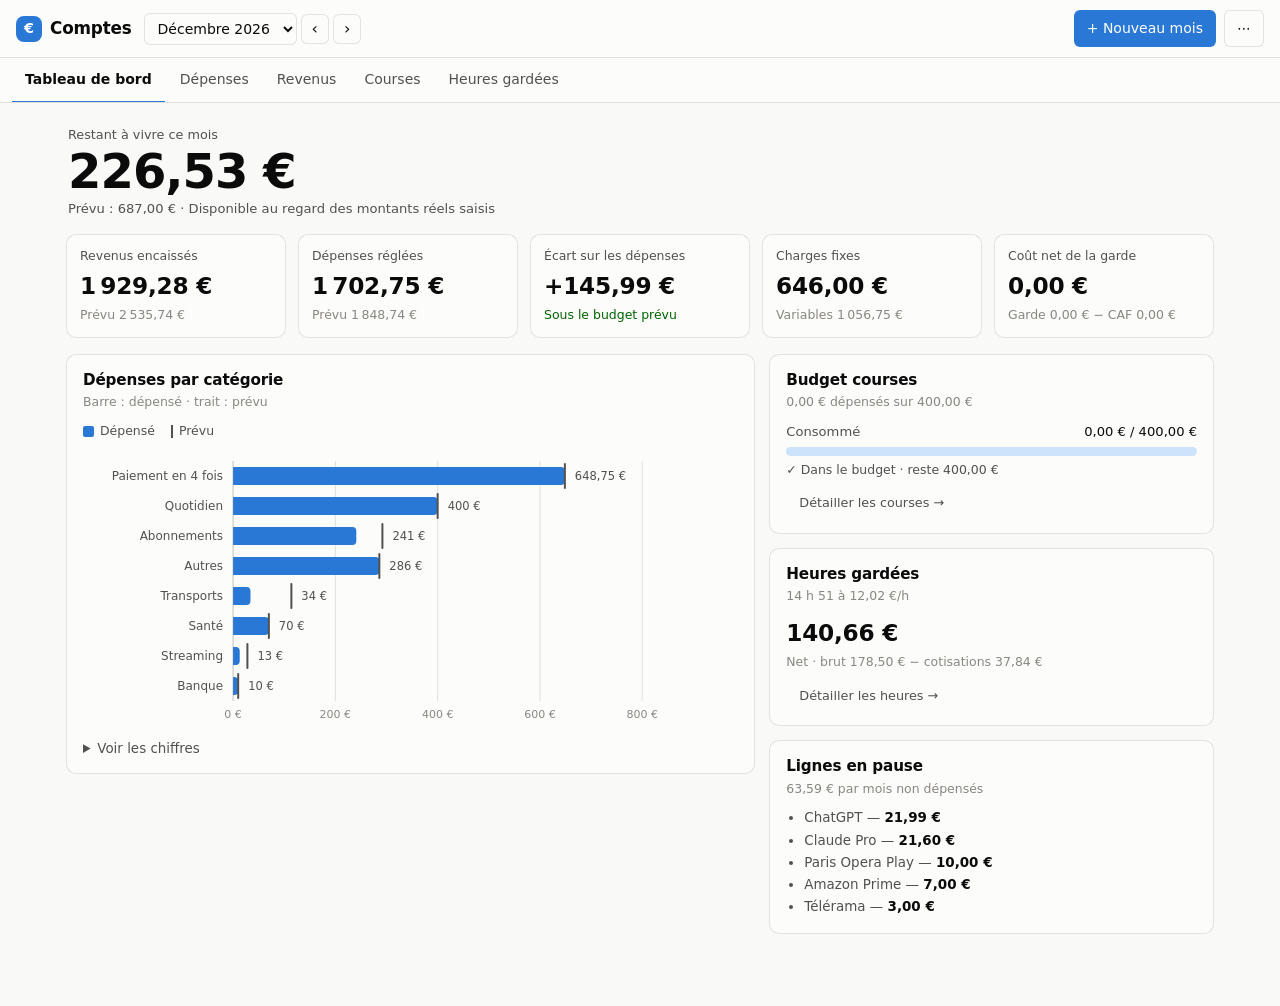
==== comptes.html @ c348ee19 "Fichier HTML unique, sans serveur ni installation La version précédente demandait `python3 app.py` :" ====
<!doctype html>
<html lang="fr" data-theme="auto">
<head>
<meta charset="utf-8">
<meta name="viewport" content="width=device-width, initial-scale=1">
<title>Comptes</title>
<link rel="icon" href="data:image/svg+xml,<svg xmlns='http://www.w3.org/2000/svg' viewBox='0 0 16 16'><text y='13' font-size='14'>&#x1F4B6;</text></svg>">
<!--
  Comptes — suivi budgetaire mensuel.
  Un seul fichier : ouvrez-le dans votre navigateur, rien a installer.
  Vos donnees restent dans ce navigateur et ne partent nulle part.
-->
<style>
/* ==========================================================================
   Comptes — feuille de style
   Palette et règles graphiques issues du système de visualisation validé :
   marques fines, grilles en filet, écarts de 2 px en couleur de fond.
   ========================================================================== */

:root {
  color-scheme: light;

  /* Surfaces et encres */
  --plan:            #f9f9f7;
  --surface:         #fcfcfb;
  --surface-creuse:  #f2f1ee;
  --encre:           #0b0b0b;
  --encre-2:         #52514e;
  --encre-3:         #898781;
  --filet:           #e1e0d9;
  --ligne-base:      #c3c2b7;
  --bord:            rgba(11, 11, 11, .10);

  /* Séries (emplacements 1 et 2 de la palette catégorielle) */
  --serie-1:         #2a78d6;
  --serie-2:         #eb6834;
  --serie-1-clair:   #cde2fb;

  /* États : toujours accompagnés d'une icône et d'un libellé */
  --bon:             #0ca30c;
  --bon-texte:       #006300;
  --alerte:          #fab219;
  --grave:           #ec835a;
  --critique:        #d03b3b;

  --rayon:           10px;
  --rayon-petit:     6px;
  --police: system-ui, -apple-system, "Segoe UI", sans-serif;
}

@media (prefers-color-scheme: dark) {
  :root:where(:not([data-theme="light"])) {
    color-scheme: dark;
    --plan:           #0d0d0d;
    --surface:        #1a1a19;
    --surface-creuse: #232322;
    --encre:          #ffffff;
    --encre-2:        #c3c2b7;
    --encre-3:        #898781;
    --filet:          #2c2c2a;
    --ligne-base:     #383835;
    --bord:           rgba(255, 255, 255, .10);
    --serie-1:        #3987e5;
    --serie-2:        #d95926;
    --serie-1-clair:  #184f95;
    --bon-texte:      #0ca30c;
  }
}

:root[data-theme="dark"] {
  color-scheme: dark;
  --plan:           #0d0d0d;
  --surface:        #1a1a19;
  --surface-creuse: #232322;
  --encre:          #ffffff;
  --encre-2:        #c3c2b7;
  --encre-3:        #898781;
  --filet:          #2c2c2a;
  --ligne-base:     #383835;
  --bord:           rgba(255, 255, 255, .10);
  --serie-1:        #3987e5;
  --serie-2:        #d95926;
  --serie-1-clair:  #184f95;
  --bon-texte:      #0ca30c;
}

* { box-sizing: border-box; }

body {
  margin: 0;
  background: var(--plan);
  color: var(--encre);
  font-family: var(--police);
  font-size: 15px;
  line-height: 1.5;
  -webkit-text-size-adjust: 100%;
}

h1, h2, h3 { margin: 0; font-weight: 600; letter-spacing: -.01em; }
h1 { font-size: 1.05rem; }
h2 { font-size: .95rem; }

.visuellement-cache {
  position: absolute; width: 1px; height: 1px; overflow: hidden;
  clip-path: inset(50%); white-space: nowrap;
}

.pousse { flex: 1 1 auto; }

/* ------------------------------------------------------------ Barre haute */

.barre {
  position: sticky; top: 0; z-index: 30;
  display: flex; align-items: center; gap: 12px; flex-wrap: wrap;
  padding: 10px 16px;
  background: var(--surface);
  border-bottom: 1px solid var(--filet);
}

.barre__titre { display: flex; align-items: center; gap: 8px; }

.barre__logo {
  display: grid; place-items: center;
  width: 26px; height: 26px; border-radius: 8px;
  background: var(--serie-1); color: #fff;
  font-weight: 700; font-size: .9rem;
}

.barre__mois { display: flex; align-items: center; gap: 4px; }
.barre__actions { display: flex; align-items: center; gap: 8px; margin-left: auto; }

/* --------------------------------------------------------------- Contrôles */

.bouton {
  appearance: none;
  padding: 7px 12px;
  border: 1px solid var(--bord);
  border-radius: var(--rayon-petit);
  background: var(--surface);
  color: var(--encre);
  font: inherit; font-size: .875rem;
  cursor: pointer;
  transition: background .12s ease, border-color .12s ease;
}
.bouton:hover { background: var(--surface-creuse); }
.bouton:focus-visible,
select:focus-visible, input:focus-visible, summary:focus-visible,
[role="tab"]:focus-visible, .segmente button:focus-visible {
  outline: 2px solid var(--serie-1); outline-offset: 2px;
}

.bouton--primaire {
  background: var(--serie-1); border-color: transparent; color: #fff; font-weight: 500;
}
.bouton--primaire:hover { filter: brightness(1.08); background: var(--serie-1); }
.bouton--icone { padding: 6px 10px; font-size: 1rem; line-height: 1; }
.bouton--fantome {
  border-color: transparent; background: none; color: var(--encre-2);
  padding: 5px 8px; font-size: .8rem;
}
.bouton--fantome:hover { background: var(--surface-creuse); color: var(--encre); }
.danger { color: var(--critique); }

select, input[type="text"], input[type="search"], input[type="month"] {
  padding: 6px 9px;
  border: 1px solid var(--bord);
  border-radius: var(--rayon-petit);
  background: var(--surface);
  color: var(--encre);
  font: inherit; font-size: .875rem;
}
input::placeholder { color: var(--encre-3); }

.champ-recherche { min-width: 180px; }

.champ-inline {
  display: inline-flex; align-items: center; gap: 8px;
  font-size: .82rem; color: var(--encre-2);
}
.champ-inline input { width: 94px; }

.interrupteur-texte {
  display: inline-flex; align-items: center; gap: 6px;
  font-size: .82rem; color: var(--encre-2); cursor: pointer;
}

.segmente { display: inline-flex; border: 1px solid var(--bord); border-radius: var(--rayon-petit); overflow: hidden; }
.segmente button {
  appearance: none; border: 0; background: var(--surface); color: var(--encre-2);
  padding: 6px 12px; font: inherit; font-size: .82rem; cursor: pointer;
}
.segmente button + button { border-left: 1px solid var(--bord); }
.segmente button.actif { background: var(--serie-1); color: #fff; font-weight: 500; }

/* Menu « ⋯ » */
.menu { position: relative; }
.menu > summary { list-style: none; display: inline-block; }
.menu > summary::-webkit-details-marker { display: none; }
.menu__contenu {
  position: absolute; right: 0; top: calc(100% + 6px); z-index: 40;
  min-width: 240px; padding: 6px;
  background: var(--surface);
  border: 1px solid var(--bord); border-radius: var(--rayon);
  box-shadow: 0 12px 28px rgba(0, 0, 0, .14);
}
.menu__contenu button {
  display: block; width: 100%; text-align: left;
  padding: 8px 10px; border: 0; border-radius: var(--rayon-petit);
  background: none; color: inherit; font: inherit; font-size: .875rem; cursor: pointer;
}
.menu__contenu button:hover { background: var(--surface-creuse); }
.menu__contenu hr { border: 0; border-top: 1px solid var(--filet); margin: 5px 2px; }

/* ---------------------------------------------------------------- Onglets */

.onglets {
  display: flex; gap: 2px; overflow-x: auto;
  padding: 0 12px;
  background: var(--surface);
  border-bottom: 1px solid var(--filet);
  position: sticky; top: 51px; z-index: 20;
}
.onglet {
  appearance: none; border: 0; background: none;
  padding: 11px 13px; margin-bottom: -1px;
  border-bottom: 2px solid transparent;
  color: var(--encre-2); font: inherit; font-size: .875rem; white-space: nowrap;
  cursor: pointer;
}
.onglet:hover { color: var(--encre); }
.onglet[aria-selected="true"] { color: var(--encre); font-weight: 600; border-bottom-color: var(--serie-1); }

main { max-width: 1180px; margin: 0 auto; padding: 18px 16px 72px; }

/* ----------------------------------------------------------- Mise en page */

.carte {
  background: var(--surface);
  border: 1px solid var(--bord);
  border-radius: var(--rayon);
  padding: 14px 16px;
}
.carte__entete { margin-bottom: 10px; }
.carte__sous-titre { margin: 2px 0 0; font-size: .78rem; color: var(--encre-3); }

.grille-deux {
  display: grid; gap: 14px; align-items: start;
  grid-template-columns: minmax(0, 1.55fr) minmax(0, 1fr);
}
.pile { display: grid; gap: 14px; align-content: start; }

/* ------------------------------------------------- Chiffre clé et tuiles */

.heros {
  display: flex; align-items: baseline; gap: 18px; flex-wrap: wrap;
  padding: 4px 2px 16px;
}
.heros__bloc { display: grid; gap: 2px; }
.heros__etiquette { font-size: .8rem; color: var(--encre-2); }
.heros__valeur { font-size: 3rem; font-weight: 600; line-height: 1.05; letter-spacing: -.02em; }
.heros__valeur--negatif { color: var(--critique); }
.heros__note { font-size: .82rem; color: var(--encre-2); }

.tuiles {
  display: grid; gap: 12px; margin-bottom: 16px;
  grid-template-columns: repeat(auto-fit, minmax(178px, 1fr));
}
.tuile {
  background: var(--surface); border: 1px solid var(--bord);
  border-radius: var(--rayon); padding: 12px 13px;
}
.tuile__etiquette { font-size: .78rem; color: var(--encre-2); }
.tuile__valeur { margin-top: 3px; font-size: 1.45rem; font-weight: 600; letter-spacing: -.01em; }
.tuile__delta { margin-top: 2px; font-size: .78rem; color: var(--encre-3); }
.tuile__delta--bon { color: var(--bon-texte); }
.tuile__delta--mauvais { color: var(--critique); }

/* ------------------------------------------------------------ Graphique */

.graphique { width: 100%; }
.graphique svg { display: block; width: 100%; height: auto; }

.legende {
  display: flex; gap: 16px; flex-wrap: wrap;
  margin: 2px 0 10px; font-size: .78rem; color: var(--encre-2);
}
.legende__cle { display: inline-flex; align-items: center; gap: 6px; }
.legende__pastille { width: 11px; height: 11px; border-radius: 2px; background: var(--serie-1); }
.legende__trait { width: 2px; height: 13px; background: var(--encre-2); }

.tableau-jumeau { margin-top: 10px; font-size: .84rem; }
.tableau-jumeau summary { cursor: pointer; color: var(--encre-2); }
.tableau-jumeau table { width: 100%; border-collapse: collapse; margin-top: 8px; }
.tableau-jumeau th, .tableau-jumeau td {
  padding: 5px 6px; border-bottom: 1px solid var(--filet); text-align: right;
  font-variant-numeric: tabular-nums;
}
.tableau-jumeau th:first-child, .tableau-jumeau td:first-child { text-align: left; font-variant-numeric: normal; }
.tableau-jumeau th { color: var(--encre-2); font-weight: 500; }

.infobulle {
  position: fixed; z-index: 60; pointer-events: none;
  min-width: 150px; padding: 8px 10px;
  background: var(--surface); color: var(--encre);
  border: 1px solid var(--bord); border-radius: var(--rayon-petit);
  box-shadow: 0 8px 22px rgba(0, 0, 0, .16);
  font-size: .8rem;
}
.infobulle__titre { font-weight: 600; margin-bottom: 4px; }
.infobulle__ligne { display: flex; align-items: center; gap: 7px; justify-content: space-between; }
.infobulle__valeur { font-weight: 600; font-variant-numeric: tabular-nums; }
.infobulle__nom { color: var(--encre-2); display: inline-flex; align-items: center; gap: 6px; }

/* --------------------------------------------------------------- Jauges */

.jauge { display: grid; gap: 5px; }
.jauge__entete { display: flex; justify-content: space-between; gap: 10px; font-size: .82rem; }
.jauge__nom { color: var(--encre-2); }
.jauge__chiffres { font-variant-numeric: tabular-nums; }
.jauge__piste {
  height: 9px; border-radius: 999px; background: var(--serie-1-clair); overflow: hidden;
}
.jauge__remplissage { height: 100%; border-radius: 999px; background: var(--serie-1); }
.jauge__remplissage--alerte { background: var(--alerte); }
.jauge__remplissage--critique { background: var(--critique); }
.jauge__etat { font-size: .78rem; color: var(--encre-2); }
.jauge__etat--alerte { color: var(--encre); }
.jauge__etat--critique { color: var(--critique); }

/* --------------------------------------------------------------- Tableaux */

.outils {
  display: flex; align-items: center; gap: 10px; flex-wrap: wrap;
  margin-bottom: 14px;
}

.groupe { margin-bottom: 18px; }
.groupe__entete {
  display: flex; align-items: baseline; gap: 10px; flex-wrap: wrap;
  padding: 6px 2px; margin-bottom: 2px;
}
.groupe__nom { font-size: .82rem; font-weight: 600; text-transform: uppercase; letter-spacing: .04em; }
.groupe__total { font-size: .82rem; color: var(--encre-2); font-variant-numeric: tabular-nums; }

table.lignes {
  width: 100%; border-collapse: collapse;
  background: var(--surface);
  border: 1px solid var(--bord); border-radius: var(--rayon);
  overflow: hidden;
}
table.lignes thead th {
  padding: 8px 10px;
  font-size: .72rem; font-weight: 500; text-transform: uppercase; letter-spacing: .05em;
  color: var(--encre-3); text-align: left;
  background: var(--surface-creuse);
  border-bottom: 1px solid var(--filet);
  white-space: nowrap;
}
table.lignes td { padding: 4px 6px; border-bottom: 1px solid var(--filet); vertical-align: middle; }
table.lignes tr:last-child td { border-bottom: 0; }
table.lignes tr:hover td { background: color-mix(in srgb, var(--surface-creuse) 55%, transparent); }
table.lignes tr.en-pause td:not(.col-actif) { opacity: .55; }

.col-nombre { text-align: right; }
.col-nombre input { text-align: right; font-variant-numeric: tabular-nums; }
.col-actif { width: 42px; text-align: center; }
.col-suppr { width: 40px; text-align: center; }

table.lignes input[type="text"], table.lignes select {
  width: 100%; min-width: 0;
  border-color: transparent; background: transparent;
  padding: 5px 7px;
}
table.lignes input[type="text"]:hover, table.lignes select:hover { border-color: var(--bord); }
table.lignes input[type="text"]:focus { border-color: var(--serie-1); background: var(--surface); }
table.lignes .col-nombre input { width: 100px; }
table.lignes .col-libelle input { font-weight: 500; }

.ecart { font-size: .84rem; font-variant-numeric: tabular-nums; color: var(--encre-3); white-space: nowrap; }
.ecart--bon { color: var(--bon-texte); }
.ecart--mauvais { color: var(--critique); }

.bascule {
  appearance: none; margin: 0; cursor: pointer;
  width: 30px; height: 17px; border-radius: 999px;
  background: var(--ligne-base); border: 0; position: relative;
  transition: background .14s ease;
}
.bascule::after {
  content: ""; position: absolute; top: 2px; left: 2px;
  width: 13px; height: 13px; border-radius: 50%; background: #fff;
  transition: transform .14s ease;
}
.bascule:checked { background: var(--serie-1); }
.bascule:checked::after { transform: translateX(13px); }

.pied-tableau { padding: 8px 4px 0; }

.vide {
  padding: 26px 16px; text-align: center; color: var(--encre-2);
  background: var(--surface); border: 1px dashed var(--bord); border-radius: var(--rayon);
}

/* ------------------------------------------------------ Courses / heures */

.semaines { display: grid; gap: 14px; grid-template-columns: repeat(auto-fit, minmax(340px, 1fr)); }
.semaines--larges { grid-template-columns: repeat(auto-fit, minmax(460px, 1fr)); }
.semaine__entete { display: flex; align-items: center; gap: 10px; flex-wrap: wrap; margin-bottom: 10px; }
.semaine__titre { font-size: .9rem; font-weight: 600; }

.puces { display: flex; gap: 6px; flex-wrap: wrap; margin-top: 8px; }
.puce {
  appearance: none; cursor: pointer;
  padding: 4px 9px; border: 1px solid var(--bord); border-radius: 999px;
  background: var(--surface); color: var(--encre-2); font: inherit; font-size: .78rem;
}
.puce:hover { background: var(--surface-creuse); color: var(--encre); }

.resume-bandeau {
  display: grid; gap: 12px; margin-bottom: 16px;
  grid-template-columns: repeat(auto-fit, minmax(178px, 1fr));
}

/* Largeurs maîtrisées : ces tableaux vivent dans des cartes étroites. */
table.lignes--achats { table-layout: fixed; }
table.lignes--achats th:nth-child(1), table.lignes--achats td:nth-child(1) { width: 30%; }
table.lignes--achats th:nth-child(2), table.lignes--achats td:nth-child(2) { width: 36%; }
table.lignes--achats th:nth-child(3), table.lignes--achats td:nth-child(3) { width: 26%; }
table.lignes--achats th:nth-child(4), table.lignes--achats td:nth-child(4) { width: 8%; }
table.lignes--achats .col-nombre input { width: 100%; }

table.heures { table-layout: fixed; }
table.heures th, table.heures td { padding: 3px 4px; }
table.heures th:first-child, table.heures td:first-child { width: 22%; }
table.heures th:last-child, table.heures td:last-child { width: 14%; }
table.heures input[type="text"] { width: 100%; min-width: 0; text-align: center; font-variant-numeric: tabular-nums; }
table.heures .jour { font-size: .82rem; color: var(--encre-2); white-space: nowrap; padding-left: 8px; }
table.heures .duree { font-size: .82rem; font-variant-numeric: tabular-nums; text-align: right; padding-right: 8px; white-space: nowrap; }
table.heures .separateur { border-left: 1px solid var(--filet); }

/* ------------------------------------------------------- Retours visuels */

.toasts {
  position: fixed; left: 50%; bottom: 20px; transform: translateX(-50%);
  z-index: 80; display: grid; gap: 8px; width: min(440px, calc(100vw - 32px));
}
.toast {
  display: flex; align-items: center; gap: 12px;
  padding: 10px 12px;
  background: var(--surface); color: var(--encre);
  border: 1px solid var(--bord); border-radius: var(--rayon);
  box-shadow: 0 10px 26px rgba(0, 0, 0, .18);
  font-size: .86rem;
}
.toast__texte { flex: 1 1 auto; }
.toast--erreur { border-color: var(--critique); }

.sauvegarde {
  position: fixed; right: 14px; bottom: 14px; z-index: 70;
  padding: 5px 10px; border-radius: 999px;
  background: var(--surface); border: 1px solid var(--bord);
  font-size: .76rem; color: var(--encre-2);
  opacity: 0; transition: opacity .2s ease; pointer-events: none;
}
.sauvegarde.visible { opacity: 1; }

/* ---------------------------------------------------------- Petits écrans */

@media (max-width: 900px) {
  .grille-deux { grid-template-columns: 1fr; }
}

@media (max-width: 760px) {
  .onglets { top: 92px; }
  main { padding: 14px 12px 72px; }
  .heros__valeur { font-size: 2.4rem; }
  .semaines, .semaines--larges { grid-template-columns: 1fr; }

  /* Rien ne doit dépasser en largeur : tout passe à la ligne. */
  .barre { padding: 8px 12px; }
  .barre__mois { flex: 1 1 auto; min-width: 0; }
  .barre__mois select { flex: 1 1 auto; min-width: 0; max-width: 220px; }
  .barre__actions { margin-left: 0; }
  .outils > * { min-width: 0; }
  .champ-recherche { flex: 1 1 100%; min-width: 0; }
  .interrupteur-texte { flex: 1 1 100%; }

  /* Chaque ligne devient une fiche lisible au pouce. */
  table.lignes, table.lignes tbody, table.lignes tr, table.lignes td { display: block; width: 100%; }
  table.lignes, table.lignes--achats, table.heures { table-layout: auto; border: 0; background: none; }
  table.lignes thead { display: none; }
  table.lignes tr {
    position: relative;
    margin-bottom: 10px; padding: 8px 10px 8px 10px;
    background: var(--surface); border: 1px solid var(--bord); border-radius: var(--rayon);
  }
  /* Place réservée en haut à droite pour l'interrupteur et la suppression. */
  table.lignes tr:has(.col-actif), table.lignes tr:has(.col-suppr) { padding-right: 84px; }
  table.lignes tr:hover td { background: none; }
  table.lignes td { border: 0; padding: 3px 0; width: auto; }
  table.lignes td::before {
    content: attr(data-etiquette);
    display: inline-block; width: 90px; vertical-align: middle;
    font-size: .74rem; color: var(--encre-3); text-transform: uppercase; letter-spacing: .04em;
  }
  table.lignes td.col-libelle::before { display: none; }
  table.lignes .col-nombre { text-align: left; }
  table.lignes input[type="text"], table.lignes select {
    width: calc(100% - 96px); max-width: none; border-color: var(--bord);
  }
  table.lignes .col-nombre input { width: 120px; text-align: left; }
  table.lignes td.col-libelle input { width: 100%; font-size: 1rem; }
  table.lignes .col-actif, table.lignes .col-suppr {
    position: absolute; top: 9px; z-index: 2; width: auto; padding: 0; text-align: right;
  }
  table.lignes .col-actif { right: 44px; }
  table.lignes .col-suppr { right: 6px; }
  table.lignes .col-actif::before, table.lignes .col-suppr::before { display: none; }

  /* Les heures restent un tableau : la grille jour/matin/après-midi y est essentielle. */
  table.heures, table.heures tbody, table.heures tr { display: table; width: 100%; }
  table.heures thead { display: table-header-group; }
  table.heures td { display: table-cell; width: auto; padding: 3px 2px; }
  table.heures td::before { display: none; }
  table.heures tr { margin: 0; padding: 0; border: 0; border-radius: 0;
                    border-bottom: 1px solid var(--filet); background: none; }
  table.heures { font-size: .8rem; }
  table.heures input[type="text"] { width: 100%; padding: 5px 2px; }
  table.heures .jour { padding-left: 4px; }
}

@media (max-width: 380px) {
  table.lignes td::before { display: block; width: auto; }
  table.lignes input[type="text"], table.lignes select { width: 100%; }
  table.lignes .col-nombre input { width: 100%; }
}

@media print {
  .barre__actions, .onglets, .outils, .toasts, .sauvegarde, .col-suppr { display: none !important; }
  .vue[hidden] { display: block !important; }
  body { background: #fff; }
}

@media (prefers-reduced-motion: reduce) {
  * { transition: none !important; animation: none !important; }
}

/* Liste des lignes mises en pause, sur le tableau de bord */
.liste-pause { margin: 0; padding-left: 18px; font-size: .84rem; color: var(--encre-2); }
.liste-pause li { margin: 2px 0; }
.liste-pause strong { font-variant-numeric: tabular-nums; color: var(--encre); }

/* Suggestions d'achat repliables */
.suggestions { width: 100%; }
.suggestions > summary {
  cursor: pointer; font-size: .8rem; color: var(--encre-2);
  padding: 4px 2px; list-style-position: inside;
}
.suggestions > summary:hover { color: var(--encre); }
.suggestions .puces { margin-top: 4px; }

/* Bandeau d'alerte si le navigateur refuse l'enregistrement automatique */
.alerte {
  margin: 0; padding: 10px 16px;
  background: color-mix(in srgb, var(--critique) 12%, var(--surface));
  border-bottom: 1px solid var(--critique);
  font-size: .85rem; color: var(--encre);
}
.alerte strong { color: var(--critique); }

/* Page d'auto-verification */
.verif { max-width: 760px; margin: 24px auto; padding: 0 16px; }
.verif h2 { margin-bottom: 12px; }
.verif ul { list-style: none; padding: 0; margin: 0; }
.verif li {
  padding: 7px 10px; border-bottom: 1px solid var(--filet);
  font-size: .86rem; display: flex; gap: 10px;
}
.verif .ok { color: var(--bon-texte); }
.verif .ko { color: var(--critique); font-weight: 600; }
.verif__bilan { margin-top: 14px; font-weight: 600; }
</style>
</head>
<body>
<noscript>
  <p class="alerte">Cette application a besoin de JavaScript. Activez-le dans votre navigateur.</p>
</noscript>


<header class="barre">
  <div class="barre__titre">
    <span class="barre__logo" aria-hidden="true">€</span>
    <h1>Comptes</h1>
  </div>

  <div class="barre__mois">
    <label class="visuellement-cache" for="choix-mois">Mois affiché</label>
    <select id="choix-mois"></select>
    <button type="button" id="btn-mois-precedent" class="bouton bouton--icone" title="Mois précédent">‹</button>
    <button type="button" id="btn-mois-suivant" class="bouton bouton--icone" title="Mois suivant">›</button>
  </div>

  <div class="barre__actions">
    <button type="button" id="btn-nouveau-mois" class="bouton bouton--primaire">+ Nouveau mois</button>
    <details class="menu">
      <summary class="bouton" title="Plus d'options">⋯</summary>
      <div class="menu__contenu">
        <button type="button" data-action="export-csv">Exporter ce mois (CSV)</button>
        <button type="button" data-action="export-json">Sauvegarder tout (JSON)</button>
        <button type="button" data-action="import-json">Restaurer une sauvegarde…</button>
        <hr>
        <button type="button" data-action="theme">Thème : <span id="etat-theme">auto</span></button>
        <hr>
        <button type="button" data-action="supprimer-mois" class="danger">Supprimer ce mois…</button>
      </div>
    </details>
    <input type="file" id="fichier-import" accept="application/json,.json" hidden>
  </div>
</header>

<nav class="onglets" role="tablist" aria-label="Sections">
  <button type="button" role="tab" class="onglet" data-vue="tableau" aria-selected="true">Tableau de bord</button>
  <button type="button" role="tab" class="onglet" data-vue="depenses" aria-selected="false">Dépenses</button>
  <button type="button" role="tab" class="onglet" data-vue="revenus" aria-selected="false">Revenus</button>
  <button type="button" role="tab" class="onglet" data-vue="courses" aria-selected="false">Courses</button>
  <button type="button" role="tab" class="onglet" data-vue="heures" aria-selected="false">Heures gardées</button>
</nav>

<main id="contenu">

  <!-- ------------------------------------------------ Tableau de bord -->
  <section class="vue" id="vue-tableau" role="tabpanel" aria-label="Tableau de bord">
    <div class="heros" id="heros"></div>
    <div class="tuiles" id="tuiles"></div>

    <div class="grille-deux">
      <article class="carte viz-root" id="carte-categories">
        <header class="carte__entete">
          <h2>Dépenses par catégorie</h2>
          <p class="carte__sous-titre">Barre : dépensé · trait : prévu</p>
        </header>
        <div id="graphique-categories" class="graphique"></div>
        <details class="tableau-jumeau">
          <summary>Voir les chiffres</summary>
          <div id="tableau-categories"></div>
        </details>
      </article>

      <div class="pile">
        <article class="carte" id="carte-courses-resume"></article>
        <article class="carte" id="carte-heures-resume"></article>
        <article class="carte" id="carte-pause"></article>
      </div>
    </div>
  </section>

  <!-- ------------------------------------------------------- Dépenses -->
  <section class="vue" id="vue-depenses" role="tabpanel" aria-label="Dépenses" hidden>
    <div class="outils">
      <div class="segmente" role="group" aria-label="Filtrer par nature">
        <button type="button" data-filtre-nature="tout" class="actif">Tout</button>
        <button type="button" data-filtre-nature="fixe">Fixes</button>
        <button type="button" data-filtre-nature="variable">Variables</button>
      </div>
      <input type="search" id="recherche-depenses" class="champ-recherche"
             placeholder="Rechercher une dépense…" aria-label="Rechercher une dépense">
      <label class="interrupteur-texte">
        <input type="checkbox" id="masquer-pause"> Masquer les lignes en pause
      </label>
      <span class="pousse"></span>
      <button type="button" class="bouton bouton--primaire" data-ajouter="depense">+ Ajouter une dépense</button>
    </div>
    <div id="table-depenses"></div>
  </section>

  <!-- -------------------------------------------------------- Revenus -->
  <section class="vue" id="vue-revenus" role="tabpanel" aria-label="Revenus" hidden>
    <div class="outils">
      <div class="segmente" role="group" aria-label="Filtrer par type">
        <button type="button" data-filtre-revenu="tout" class="actif">Tout</button>
        <button type="button" data-filtre-revenu="salaire">Salaires</button>
        <button type="button" data-filtre-revenu="aide">Aides</button>
      </div>
      <span class="pousse"></span>
      <button type="button" class="bouton" data-ajouter="aide">+ Ajouter une aide</button>
      <button type="button" class="bouton bouton--primaire" data-ajouter="salaire">+ Ajouter un salaire</button>
    </div>
    <div id="table-revenus"></div>
  </section>

  <!-- -------------------------------------------------------- Courses -->
  <section class="vue" id="vue-courses" role="tabpanel" aria-label="Courses" hidden>
    <div class="outils">
      <label class="champ-inline">Budget courses du mois
        <input type="text" inputmode="decimal" id="budget-courses" class="montant">
      </label>
      <span class="pousse"></span>
      <button type="button" class="bouton" id="btn-retirer-semaine">− Semaine</button>
      <button type="button" class="bouton" id="btn-ajouter-semaine">+ Semaine</button>
      <button type="button" class="bouton bouton--primaire" data-report="courses">
        Reporter le total dans les dépenses
      </button>
    </div>
    <div id="resume-courses"></div>
    <div id="semaines-courses" class="semaines"></div>
  </section>

  <!-- --------------------------------------------------------- Heures -->
  <section class="vue" id="vue-heures" role="tabpanel" aria-label="Heures gardées" hidden>
    <div class="outils">
      <label class="champ-inline">Taux horaire
        <input type="text" inputmode="decimal" id="taux-horaire" class="montant">
      </label>
      <label class="champ-inline">Cotisations (%)
        <input type="text" inputmode="decimal" id="taux-cotisation" class="montant">
      </label>
      <span class="pousse"></span>
      <button type="button" class="bouton bouton--primaire" data-report="heures">
        Reporter le net dans les revenus
      </button>
    </div>
    <div id="resume-heures"></div>
    <div id="semaines-heures" class="semaines"></div>
  </section>

</main>

<div id="infobulle" class="infobulle" role="status" hidden></div>
<div id="toasts" class="toasts" aria-live="polite"></div>
<div id="sauvegarde" class="sauvegarde" aria-live="polite"></div>

<script>
/* ==========================================================================
   Comptes — application complète dans un seul fichier.

   Organisation du script :
     1. Réglages et données de départ
     2. Calculs (purs : ils ne touchent ni à l'écran ni au stockage)
     3. Stockage dans le navigateur
     4. Modifications des données
     5. Affichage
     6. Interactions
     7. Démarrage et auto-vérification
   ========================================================================== */

'use strict';

/* ========================================================================== */
/* 1. Réglages et données de départ                                           */
/* ========================================================================== */

const CLE_STOCKAGE = 'comptes.donnees.v1';
const VERSION_DONNEES = 1;

const TYPES = ['depense', 'salaire', 'aide'];
const NATURES = ['fixe', 'variable'];
const TAUX_HORAIRE_DEFAUT = 12.02;
const TAUX_COTISATION_DEFAUT = 21.2;
const BUDGET_COURSES_DEFAUT = 400;
const BUDGET_SEMAINE_DEFAUT = 100;
const SEMAINES_PAR_DEFAUT = 4;

const JOURS = ['Lundi', 'Mardi', 'Mercredi', 'Jeudi', 'Vendredi', 'Samedi', 'Dimanche'];
const VUES = ['tableau', 'depenses', 'revenus', 'courses', 'heures'];
const POSTES_COURANTS = ['Marché', 'Carrefour', 'Wevrac', 'Boulangerie', 'Pharmacie'];
const ACHATS_COURANTS = ['Fruits/Légumes', 'Olives', 'Fromage', 'Viande', 'Poisson',
                         'Pain', 'Italien', 'Café', 'Poulet'];
const LIENS = { '': '—', courses: 'Courses', heures: 'Heures gardées',
                garde: 'Garde (coût brut)', caf: 'CAF (aide garde)' };

/* Reprise du tableau d'origine : [nature, catégorie, libellé, prévu, réel, actif, note, lien] */
const DEPENSES_INITIALES = [
  ['fixe', 'Santé', 'MNH', 70, 70, 1, '', ''],
  ['fixe', 'Transports', 'Navigo', 34, 34, 1, '', ''],
  ['fixe', 'Transports', 'Essence', 80, 0, 1, '', ''],
  ['fixe', 'Quotidien', 'Courses', 400, 400, 1, "Suivi détaillé dans l'onglet Courses", 'courses'],
  ['fixe', 'Abonnements', 'Google One Plus', 10, 10, 1, '', ''],
  ['fixe', 'Abonnements', 'Orange Mobile', 40, 40, 1, '', ''],
  ['fixe', 'Abonnements', 'Spotify', 22, 22, 1, '', ''],
  ['fixe', 'Abonnements', 'Piano', 60, 60, 1, 'Différable', ''],
  ['fixe', 'Banque', 'Cotisation eurocompte', 10, 10, 1, '', ''],
  ['fixe', 'Garde', 'Assistante maternelle', 0, 0, 1, 'Coût net = ce montant moins la CAF', 'garde'],
  ['variable', 'Streaming', 'Twitch', 10, 10, 1, '', ''],
  ['variable', 'Streaming', 'Hors-Série', 3, 3, 1, '', ''],
  ['variable', 'Streaming', 'Paramount+ (Prime Video)', 0, 0, 0, '', ''],
  ['variable', 'Streaming', 'HB+ MAX (Prime Video)', 0, 0, 0, '', ''],
  ['variable', 'Streaming', 'Disney+', 0, 0, 0, '', ''],
  ['variable', 'Streaming', 'Medici', 0, 0, 0, '', ''],
  ['variable', 'Streaming', 'Paris Opera Play', 10, 0, 0, '', ''],
  ['variable', 'Streaming', 'Met on Demand', 15, 0, 1, '', ''],
  ['variable', 'Presse', 'Télérama', 3, 0, 0, '', ''],
  ['variable', 'Presse', 'La Lettre du Musicien', 0, 0, 0, '', ''],
  ['variable', 'Abonnements', 'FlightRadar24', 0, 0, 0, '', ''],
  ['variable', 'Abonnements', 'Transkribus', 19.99, 0, 1, '', ''],
  ['variable', 'Abonnements', 'Claude Pro', 21.60, 0, 0, '', ''],
  ['variable', 'Abonnements', 'Claude Max', 90, 90, 1, '', ''],
  ['variable', 'Abonnements', 'PlayStation Plus', 16, 15, 1, '', ''],
  ['variable', 'Abonnements', 'GitHub', 4, 4, 1, '', ''],
  ['variable', 'Abonnements', 'DeepL Pro', 30, 0, 1, '', ''],
  ['variable', 'Abonnements', 'ChatGPT', 21.99, 0, 0, '', ''],
  ['variable', 'Abonnements', 'Amazon Prime', 7, 0, 0, '', ''],
  ['variable', 'Paiement en 4 fois', 'Aspirateur', 0, 0, 1, '', ''],
  ['variable', 'Paiement en 4 fois', 'Chemises', 24.75, 24.75, 1, '', ''],
  ['variable', 'Paiement en 4 fois', 'AirSense 11', 249, 249, 1, '', ''],
  ['variable', 'Paiement en 4 fois', 'PlayStation', 150, 150, 1, '', ''],
  ['variable', 'Paiement en 4 fois', 'TV', 225, 225, 1, '', ''],
  ['variable', 'Autres', 'Cotisations', 91, 91, 1, '', ''],
  ['variable', 'Autres', 'Piano différé', 60, 60, 1, '', ''],
  ['variable', 'Autres', 'Julie', 30, 30, 1, '', ''],
  ['variable', 'Autres', 'Restaurant Paris', 35, 35, 1, '', ''],
  ['variable', 'Autres', 'Jeux', 70, 70, 1, '', ''],
];

/* [type, nature, catégorie, libellé, prévu, réel, lien] */
const REVENUS_INITIAUX = [
  ['salaire', 'fixe', 'Salaire', 'Evry', 1781.34, 1174.88, ''],
  ['salaire', 'fixe', 'Salaire', 'Creil', 394.40, 394.40, ''],
  ['salaire', 'variable', 'Salaire', 'Caracole', 0, 0, 'heures'],
  ['salaire', 'variable', 'Salaire', 'Commande', 0, 0, ''],
  ['salaire', 'variable', 'Salaire', 'Virement 1', 0, 0, ''],
  ['salaire', 'variable', 'Salaire', 'Virement 2', 0, 0, ''],
  ['aide', 'fixe', 'Aide', 'RLP', 360, 360, ''],
  ['aide', 'variable', 'Aide', 'CAF', 0, 0, 'caf'],
];

/* [semaine, jour, matin début, matin fin, après-midi début, après-midi fin] */
const CRENEAUX_INITIAUX = [
  [1, 0, '10:04', '11:30', '13:36', '17:00'],
  [1, 3, '09:30', '11:30', '12:30', '15:00'],
  [2, 0, '10:00', '11:30', '12:44', '13:28'],
  [3, 3, '09:30', '12:16', '12:48', '13:19'],
];

/* ========================================================================== */
/* 2. Calculs                                                                 */
/* ========================================================================== */

/** Arrondit un montant au centime. */
function eur(valeur) {
  const nombre = Number(valeur);
  if (!Number.isFinite(nombre)) return 0;
  return Math.round(nombre * 100 + (nombre < 0 ? -1e-6 : 1e-6)) / 100;
}

/** Lit un montant saisi à la française : « 1 234,56 » ou « 12,50 € » -> nombre. */
function nombre(valeur) {
  if (valeur === null || valeur === undefined || valeur === '') return 0;
  if (typeof valeur === 'number') return eur(valeur);
  let texte = String(valeur).trim()
    .replace(/[\s  ]/g, '')
    .replace(/€/g, '')
    .replace(',', '.');
  if (texte === '' || texte === '-' || texte === '.' || texte === '-.') return 0;
  const lu = Number(texte);
  return Number.isFinite(lu) ? eur(lu) : 0;
}

/** « 09:30 », « 9h30 » ou « 9 » -> minutes depuis minuit. null si illisible. */
function minutesDepuisHeure(texte) {
  if (texte === null || texte === undefined) return null;
  const propre = String(texte).trim().toLowerCase().replace(/h/g, ':').replace(/\./g, ':');
  if (!propre) return null;
  const morceaux = propre.split(':');
  const heures = Number(morceaux[0]);
  const minutes = morceaux.length > 1 && morceaux[1] !== '' ? Number(morceaux[1]) : 0;
  if (!Number.isInteger(heures) || !Number.isInteger(minutes)) return null;
  if (heures < 0 || heures > 23 || minutes < 0 || minutes > 59) return null;
  return heures * 60 + minutes;
}

/** 570 -> « 09:30 ». */
function heureDepuisMinutes(minutes) {
  if (minutes === null || minutes === undefined) return '';
  const total = ((Math.trunc(minutes) % 1440) + 1440) % 1440;
  return String(Math.floor(total / 60)).padStart(2, '0') + ':' +
         String(total % 60).padStart(2, '0');
}

/** Durée d'une plage en minutes. 0 si incomplète ou incohérente. */
function dureePlage(debut, fin) {
  const a = minutesDepuisHeure(debut);
  const b = minutesDepuisHeure(fin);
  if (a === null || b === null || b <= a) return 0;
  return b - a;
}

/** Durée d'une journée = matin + après-midi. */
function dureeCreneau(creneau) {
  return dureePlage(creneau.matinDebut, creneau.matinFin) +
         dureePlage(creneau.apremDebut, creneau.apremFin);
}

/** 891 -> « 14 h 51 ». */
function formatDuree(minutes) {
  const total = Math.round(minutes || 0);
  return Math.floor(total / 60) + ' h ' + String(total % 60).padStart(2, '0');
}

/** Heures gardées puis salaire brut / cotisations / net. */
function recapHeures(creneaux, tauxHoraire, tauxCotisation) {
  const parSemaine = new Map();
  let total = 0;
  for (const creneau of creneaux) {
    const duree = dureeCreneau(creneau);
    total += duree;
    const semaine = Number(creneau.semaine) || 1;
    parSemaine.set(semaine, (parSemaine.get(semaine) || 0) + duree);
  }
  const heures = total / 60;
  const brut = eur(heures * (Number(tauxHoraire) || 0));
  const cotisation = eur(brut * (Number(tauxCotisation) || 0) / 100);
  return {
    minutes: total,
    heures,
    duree: formatDuree(total),
    tauxHoraire: eur(tauxHoraire),
    tauxCotisation: Math.round((Number(tauxCotisation) || 0) * 100) / 100,
    brut,
    cotisation,
    net: eur(brut - cotisation),
    parSemaine: Array.from(parSemaine.keys()).sort((a, b) => a - b)
      .map(s => ({ semaine: s, minutes: parSemaine.get(s), duree: formatDuree(parSemaine.get(s)) })),
  };
}

/** Suivi hebdomadaire des courses. */
function recapCourses(semaines, achats, budgetTotal) {
  const depenseParSemaine = new Map();
  const parPoste = new Map();
  let total = 0;

  for (const achat of achats) {
    const montant = eur(achat.montant);
    const semaine = Number(achat.semaine) || 1;
    depenseParSemaine.set(semaine, eur((depenseParSemaine.get(semaine) || 0) + montant));
    const poste = (achat.poste || 'Autre').trim() || 'Autre';
    parPoste.set(poste, eur((parPoste.get(poste) || 0) + montant));
    total = eur(total + montant);
  }

  const lignes = semaines.map(semaine => {
    const budget = eur(semaine.budget);
    const depense = eur(depenseParSemaine.get(Number(semaine.numero)) || 0);
    return { numero: Number(semaine.numero), budget, depense, restant: eur(budget - depense) };
  });

  const budget = eur(budgetTotal);
  return {
    semaines: lignes,
    budgetTotal: budget,
    budgetSemaines: eur(lignes.reduce((s, l) => s + l.budget, 0)),
    depense: total,
    restant: eur(budget - total),
    parPoste: Array.from(parPoste.entries())
      .map(([poste, montant]) => ({ poste, montant }))
      .sort((a, b) => b.montant - a.montant),
  };
}

function cumulVide() { return { estime: 0, reel: 0 }; }

function cumule(cumul, estime, reel) {
  cumul.estime = eur(cumul.estime + estime);
  cumul.reel = eur(cumul.reel + reel);
}

function sommeCumuls(...cumuls) {
  const total = cumulVide();
  for (const cumul of cumuls) cumule(total, cumul.estime, cumul.reel);
  return total;
}

/**
 * Totaux du mois.
 * Une ligne en pause garde son montant affiché mais ne compte pas :
 * c'est l'équivalent des colonnes « Actif / Ref » du tableau d'origine.
 */
function recapBudget(lignes) {
  const groupes = {};
  for (const type of TYPES) for (const nature of NATURES) groupes[type + '-' + nature] = cumulVide();

  const parCategorie = new Map();
  const enPause = [];
  const garde = cumulVide();
  const caf = cumulVide();

  for (const ligne of lignes) {
    const cle = ligne.type + '-' + ligne.nature;
    if (!groupes[cle]) continue;
    const actif = !!ligne.actif;
    const estimeSaisi = eur(ligne.estime);
    const estime = actif ? estimeSaisi : 0;
    const reel = eur(ligne.reel);

    cumule(groupes[cle], estime, reel);

    if (!actif && estimeSaisi) {
      enPause.push({ id: ligne.id, libelle: ligne.libelle || '',
                     categorie: ligne.categorie || '', estime: estimeSaisi });
    }

    if (ligne.type === 'depense') {
      const categorie = (ligne.categorie || '').trim() || 'Sans catégorie';
      if (!parCategorie.has(categorie)) {
        parCategorie.set(categorie, { categorie, estime: 0, reel: 0 });
      }
      cumule(parCategorie.get(categorie), estime, reel);
    }

    const lien = (ligne.lien || '').trim();
    if (lien === 'garde') cumule(garde, estime, reel);
    else if (lien === 'caf') cumule(caf, estime, reel);
  }

  const depenses = sommeCumuls(groupes['depense-fixe'], groupes['depense-variable']);
  const salaires = sommeCumuls(groupes['salaire-fixe'], groupes['salaire-variable']);
  const aides = sommeCumuls(groupes['aide-fixe'], groupes['aide-variable']);
  const revenus = sommeCumuls(salaires, aides);

  return {
    depenses,
    depensesFixes: groupes['depense-fixe'],
    depensesVariables: groupes['depense-variable'],
    salaires, aides, revenus,
    restant: { estime: eur(revenus.estime - depenses.estime),
               reel: eur(revenus.reel - depenses.reel) },
    /* Positif = on a dépensé moins que prévu (le « Surplus » du tableau). */
    surplus: { estime: 0, reel: eur(depenses.estime - depenses.reel) },
    garde, caf,
    gardeNette: { estime: eur(garde.estime - caf.estime), reel: eur(garde.reel - caf.reel) },
    enPause: enPause.sort((a, b) => b.estime - a.estime),
    economieEnPause: eur(enPause.reduce((s, l) => s + l.estime, 0)),
    parCategorie: Array.from(parCategorie.values()).sort((a, b) => {
      const ecart = Math.max(b.reel, b.estime) - Math.max(a.reel, a.estime);
      return ecart !== 0 ? ecart : a.categorie.localeCompare(b.categorie, 'fr');
    }),
  };
}

/** Assemble les trois récapitulatifs d'un mois. */
function recap(mois) {
  return {
    budget: recapBudget(mois.lignes),
    courses: recapCourses(mois.semaines, mois.achats, mois.budgetCourses),
    heures: recapHeures(mois.creneaux, mois.tauxHoraire, mois.tauxCotisation),
  };
}

/* ========================================================================== */
/* 3. Stockage dans le navigateur                                             */
/* ========================================================================== */

/** Toutes les données de l'application. */
let D = null;
let stockageDisponible = true;

function moisCourantLibelle() {
  const maintenant = new Date();
  return maintenant.getFullYear() + '-' + String(maintenant.getMonth() + 1).padStart(2, '0');
}

function testeStockage() {
  try {
    const sonde = CLE_STOCKAGE + '.sonde';
    localStorage.setItem(sonde, '1');
    localStorage.removeItem(sonde);
    return true;
  } catch (erreur) {
    return false;
  }
}

function lisDonnees() {
  if (!stockageDisponible) return null;
  try {
    const brut = localStorage.getItem(CLE_STOCKAGE);
    if (!brut) return null;
    const donnees = JSON.parse(brut);
    return validees(donnees);
  } catch (erreur) {
    console.warn('Données illisibles, on repart de zéro.', erreur);
    return null;
  }
}

function enregistreDonnees() {
  if (!stockageDisponible) return false;
  try {
    localStorage.setItem(CLE_STOCKAGE, JSON.stringify(D));
    return true;
  } catch (erreur) {
    stockageDisponible = false;
    montreAlerteStockage(
      'Le navigateur a refusé d’enregistrer (mémoire pleine ou navigation privée).');
    return false;
  }
}

/** Vérifie la forme des données et complète ce qui manque. */
function validees(donnees) {
  if (!donnees || typeof donnees !== 'object' || !Array.isArray(donnees.mois)) return null;
  const propre = {
    version: VERSION_DONNEES,
    prochainId: Number(donnees.prochainId) || 1,
    moisActif: donnees.moisActif ?? null,
    mois: [],
  };
  for (const mois of donnees.mois) {
    if (!mois || typeof mois.libelle !== 'string') continue;
    const complet = {
      id: Number(mois.id) || propre.prochainId++,
      libelle: mois.libelle,
      note: String(mois.note || ''),
      tauxHoraire: Number(mois.tauxHoraire) || TAUX_HORAIRE_DEFAUT,
      tauxCotisation: Number.isFinite(Number(mois.tauxCotisation))
        ? Number(mois.tauxCotisation) : TAUX_COTISATION_DEFAUT,
      budgetCourses: Number.isFinite(Number(mois.budgetCourses))
        ? Number(mois.budgetCourses) : BUDGET_COURSES_DEFAUT,
      lignes: (mois.lignes || []).map(l => ({
        id: Number(l.id) || propre.prochainId++,
        type: TYPES.includes(l.type) ? l.type : 'depense',
        nature: NATURES.includes(l.nature) ? l.nature : 'variable',
        categorie: String(l.categorie || ''),
        libelle: String(l.libelle || ''),
        estime: eur(l.estime),
        reel: eur(l.reel),
        actif: l.actif === undefined ? true : !!l.actif,
        note: String(l.note || ''),
        lien: String(l.lien || ''),
        rang: Number(l.rang) || 0,
      })),
      semaines: (mois.semaines || []).map(s => ({
        numero: Number(s.numero) || 1,
        budget: eur(s.budget),
      })),
      achats: (mois.achats || []).map(a => ({
        id: Number(a.id) || propre.prochainId++,
        semaine: Number(a.semaine) || 1,
        poste: String(a.poste || ''),
        libelle: String(a.libelle || ''),
        montant: eur(a.montant),
        rang: Number(a.rang) || 0,
      })),
      creneaux: (mois.creneaux || []).map(c => ({
        id: Number(c.id) || propre.prochainId++,
        semaine: Number(c.semaine) || 1,
        jour: Number(c.jour) || 0,
        matinDebut: String(c.matinDebut || ''),
        matinFin: String(c.matinFin || ''),
        apremDebut: String(c.apremDebut || ''),
        apremFin: String(c.apremFin || ''),
      })),
    };
    if (!complet.semaines.length) {
      for (let n = 1; n <= SEMAINES_PAR_DEFAUT; n++) {
        complet.semaines.push({ numero: n, budget: BUDGET_SEMAINE_DEFAUT });
      }
    }
    assureCreneaux(complet, propre);
    propre.mois.push(complet);
  }
  if (!propre.mois.length) return null;
  // Les identifiants doivent rester uniques après import ou modification à la main.
  const maximum = Math.max(0, ...propre.mois.flatMap(m => [
    m.id, ...m.lignes.map(l => l.id), ...m.achats.map(a => a.id), ...m.creneaux.map(c => c.id),
  ]));
  propre.prochainId = Math.max(propre.prochainId, maximum + 1);
  if (!propre.mois.some(m => m.id === propre.moisActif)) {
    propre.moisActif = trieMois(propre.mois)[0].id;
  }
  return propre;
}

function trieMois(liste) {
  return liste.slice().sort((a, b) => b.libelle.localeCompare(a.libelle));
}

/** Crée les 7 jours de chaque semaine déclarée. */
function assureCreneaux(mois, conteneur) {
  const source = conteneur || D;
  for (const semaine of mois.semaines) {
    for (let jour = 0; jour < 7; jour++) {
      const existe = mois.creneaux.some(c => c.semaine === semaine.numero && c.jour === jour);
      if (existe) continue;
      mois.creneaux.push({
        id: source.prochainId++, semaine: semaine.numero, jour,
        matinDebut: '', matinFin: '', apremDebut: '', apremFin: '',
      });
    }
  }
  mois.creneaux.sort((a, b) => a.semaine - b.semaine || a.jour - b.jour);
}

/** Crée un mois, éventuellement en recopiant un mois existant. */
function creeMois(libelle, copierDe) {
  const existant = D.mois.find(m => m.libelle === libelle);
  if (existant) return existant;

  const source = copierDe ? D.mois.find(m => m.id === copierDe) : null;
  const mois = {
    id: D.prochainId++,
    libelle,
    note: '',
    tauxHoraire: source ? source.tauxHoraire : TAUX_HORAIRE_DEFAUT,
    tauxCotisation: source ? source.tauxCotisation : TAUX_COTISATION_DEFAUT,
    budgetCourses: source ? source.budgetCourses : BUDGET_COURSES_DEFAUT,
    // Les lignes récurrentes sont reprises, les montants réels remis à zéro.
    lignes: source
      ? source.lignes.map(l => Object.assign({}, l, { id: D.prochainId++, reel: 0 }))
      : [],
    semaines: source
      ? source.semaines.map(s => ({ numero: s.numero, budget: s.budget }))
      : Array.from({ length: SEMAINES_PAR_DEFAUT },
                   (_, i) => ({ numero: i + 1, budget: BUDGET_SEMAINE_DEFAUT })),
    achats: [],
    creneaux: [],
  };
  assureCreneaux(mois);
  D.mois.push(mois);
  return mois;
}

/** Premier démarrage : un mois pré-rempli avec les données du tableau. */
function donneesDeDepart() {
  D = { version: VERSION_DONNEES, prochainId: 1, moisActif: null, mois: [] };
  const mois = creeMois(moisCourantLibelle());
  let rang = 0;

  for (const [nature, categorie, libelle, estime, reel, actif, note, lien] of DEPENSES_INITIALES) {
    mois.lignes.push({
      id: D.prochainId++, type: 'depense', nature, categorie, libelle,
      estime: eur(estime), reel: eur(reel), actif: !!actif, note, lien, rang: (rang += 10),
    });
  }
  for (const [type, nature, categorie, libelle, estime, reel, lien] of REVENUS_INITIAUX) {
    mois.lignes.push({
      id: D.prochainId++, type, nature, categorie, libelle,
      estime: eur(estime), reel: eur(reel), actif: true, note: '', lien, rang: (rang += 10),
    });
  }
  for (const [semaine, jour, matinDebut, matinFin, apremDebut, apremFin] of CRENEAUX_INITIAUX) {
    const creneau = mois.creneaux.find(c => c.semaine === semaine && c.jour === jour);
    if (creneau) Object.assign(creneau, { matinDebut, matinFin, apremDebut, apremFin });
  }

  D.moisActif = mois.id;
  return D;
}

/* ========================================================================== */
/* 4. Modifications des données                                               */
/* ========================================================================== */

function moisActif() {
  return D.mois.find(m => m.id === D.moisActif) || trieMois(D.mois)[0];
}

/** Toute modification passe par ici : on enregistre puis on redessine. */
function applique(message) {
  const enregistre = enregistreDonnees();
  dessineTout();
  if (message && enregistre) signaleSauvegarde(message);
}

function prochainRang(collection) {
  return collection.reduce((maxi, e) => Math.max(maxi, Number(e.rang) || 0), 0) + 10;
}

function majMois(champ, valeur) {
  const mois = moisActif();
  if (champ === 'note') mois.note = String(valeur || '');
  else mois[champ] = nombre(valeur);
  applique('Enregistré');
}

function creeLigne(champs) {
  const mois = moisActif();
  const ligne = {
    id: D.prochainId++,
    type: TYPES.includes(champs.type) ? champs.type : 'depense',
    nature: NATURES.includes(champs.nature) ? champs.nature : 'variable',
    categorie: String(champs.categorie || '').trim(),
    libelle: String(champs.libelle || '').trim(),
    estime: nombre(champs.estime),
    reel: nombre(champs.reel),
    actif: champs.actif === undefined ? true : !!champs.actif,
    note: String(champs.note || ''),
    lien: String(champs.lien || '').trim(),
    rang: Number(champs.rang) || prochainRang(mois.lignes),
  };
  mois.lignes.push(ligne);
  return ligne;
}

function majLigne(id, champ, valeur) {
  const ligne = moisActif().lignes.find(l => l.id === id);
  if (!ligne) return;
  if (champ === 'estime' || champ === 'reel') ligne[champ] = nombre(valeur);
  else if (champ === 'actif') ligne.actif = !!valeur;
  else if (champ === 'type') ligne.type = TYPES.includes(valeur) ? valeur : 'depense';
  else if (champ === 'nature') ligne.nature = NATURES.includes(valeur) ? valeur : 'variable';
  else if (champ === 'note') ligne.note = String(valeur || '');
  else ligne[champ] = String(valeur || '').trim();
  applique('Enregistré');
}

function supprimeLigne(id) {
  const mois = moisActif();
  const index = mois.lignes.findIndex(l => l.id === id);
  if (index < 0) return null;
  return mois.lignes.splice(index, 1)[0];
}

function creeAchat(champs) {
  const mois = moisActif();
  const achat = {
    id: D.prochainId++,
    semaine: Math.max(1, Number(champs.semaine) || 1),
    poste: String(champs.poste || '').trim(),
    libelle: String(champs.libelle || '').trim(),
    montant: nombre(champs.montant),
    rang: Number(champs.rang) || prochainRang(mois.achats),
  };
  mois.achats.push(achat);
  return achat;
}

function majAchat(id, champ, valeur) {
  const achat = moisActif().achats.find(a => a.id === id);
  if (!achat) return;
  if (champ === 'montant') achat.montant = nombre(valeur);
  else if (champ === 'semaine') achat.semaine = Math.max(1, Number(valeur) || 1);
  else achat[champ] = String(valeur || '').trim();
  applique('Enregistré');
}

function supprimeAchat(id) {
  const mois = moisActif();
  const index = mois.achats.findIndex(a => a.id === id);
  if (index < 0) return null;
  return mois.achats.splice(index, 1)[0];
}

function majCreneau(id, champ, valeur) {
  const creneau = moisActif().creneaux.find(c => c.id === id);
  if (!creneau) return;
  const minutes = minutesDepuisHeure(valeur);
  creneau[champ] = minutes === null ? '' : heureDepuisMinutes(minutes);
  applique('Enregistré');
}

function majSemaine(numero, budget) {
  const semaine = moisActif().semaines.find(s => s.numero === numero);
  if (semaine) semaine.budget = nombre(budget);
  applique('Enregistré');
}

function ajouteSemaine() {
  const mois = moisActif();
  const numero = mois.semaines.reduce((maxi, s) => Math.max(maxi, s.numero), 0) + 1;
  mois.semaines.push({ numero, budget: BUDGET_SEMAINE_DEFAUT });
  assureCreneaux(mois);
  applique('Semaine ajoutée');
}

function retireSemaine(numero) {
  const mois = moisActif();
  if (mois.semaines.length <= 1) {
    toast('Il faut garder au moins une semaine.', { erreur: true });
    return;
  }
  mois.semaines = mois.semaines.filter(s => s.numero !== numero);
  mois.achats = mois.achats.filter(a => a.semaine !== numero);
  mois.creneaux = mois.creneaux.filter(c => c.semaine !== numero);
  applique('Semaine supprimée');
}

/** Recopie un total calculé dans la ligne de budget qui lui correspond. */
function reporte(cible) {
  const mois = moisActif();
  const totaux = recap(mois);
  const montant = cible === 'courses' ? totaux.courses.depense : totaux.heures.net;
  const ligne = mois.lignes.find(l => (l.lien || '') === cible);
  if (!ligne) {
    toast('Aucune ligne n’est reliée à ce total. Choisissez le lien « ' +
          (cible === 'courses' ? 'Courses' : 'Heures gardées') +
          ' » sur la ligne concernée (colonne Lien de l’onglet Revenus, ou la note de la dépense).',
          { erreur: true, duree: 12000 });
    return;
  }
  ligne.reel = montant;
  applique();
  toast(cible === 'courses'
    ? 'Total des courses reporté sur « ' + (ligne.libelle || 'la ligne reliée') + ' ».'
    : 'Salaire net reporté sur « ' + (ligne.libelle || 'la ligne reliée') + ' ».');
}

/* ========================================================================== */
/* 5. Affichage                                                               */
/* ========================================================================== */

const $  = (sel, racine = document) => racine.querySelector(sel);
const $$ = (sel, racine = document) => Array.from(racine.querySelectorAll(sel));

const etat = {
  detail: null,
  vue: 'tableau',
  filtreNature: 'tout',
  filtreRevenu: 'tout',
  recherche: '',
  masquerPause: false,
};

function el(balise, attributs = {}, ...enfants) {
  const noeud = document.createElement(balise);
  for (const [nom, valeur] of Object.entries(attributs)) {
    if (valeur === null || valeur === undefined || valeur === false) continue;
    if (nom === 'class') noeud.className = valeur;
    else if (nom === 'texte') noeud.textContent = valeur;
    else if (nom.startsWith('on')) noeud.addEventListener(nom.slice(2), valeur);
    else noeud.setAttribute(nom, valeur === true ? '' : valeur);
  }
  for (const enfant of enfants.flat()) {
    if (enfant === null || enfant === undefined || enfant === false) continue;
    noeud.append(enfant.nodeType ? enfant : document.createTextNode(String(enfant)));
  }
  return noeud;
}

const formatEuros = new Intl.NumberFormat('fr-FR',
  { style: 'currency', currency: 'EUR', maximumFractionDigits: 2 });
const formatNombre = new Intl.NumberFormat('fr-FR',
  { minimumFractionDigits: 2, maximumFractionDigits: 2 });

const euros = (v) => formatEuros.format(Number(v) || 0);
const signe = (v) => (Number(v) > 0 ? '+' : '') + euros(v);

/** Montant tel qu'on le saisit : « 19,99 », et rien du tout si c'est zéro. */
function montantSaisi(valeur) {
  const n = Number(valeur) || 0;
  return n === 0 ? '' : formatNombre.format(n).replace(/[  ]/g, ' ');
}

function libelleMois(code) {
  const [annee, mois] = String(code).split('-').map(Number);
  if (!annee || !mois) return code;
  const nom = new Date(annee, mois - 1, 1)
    .toLocaleDateString('fr-FR', { month: 'long', year: 'numeric' });
  return nom.charAt(0).toUpperCase() + nom.slice(1);
}

function decaleMois(code, pas) {
  const [annee, mois] = String(code).split('-').map(Number);
  const d = new Date(annee, mois - 1 + pas, 1);
  return d.getFullYear() + '-' + String(d.getMonth() + 1).padStart(2, '0');
}

let minuteurSauvegarde = null;
function signaleSauvegarde(texte = 'Enregistré') {
  const zone = $('#sauvegarde');
  zone.textContent = texte;
  zone.classList.add('visible');
  clearTimeout(minuteurSauvegarde);
  minuteurSauvegarde = setTimeout(() => zone.classList.remove('visible'), 1400);
}

function toast(texte, options = {}) {
  const boite = el('div', { class: 'toast' + (options.erreur ? ' toast--erreur' : '') },
    el('span', { class: 'toast__texte', texte }));
  if (options.action) {
    boite.append(el('button', {
      class: 'bouton', texte: options.action.libelle,
      onclick: () => { boite.remove(); options.action.faire(); },
    }));
  }
  boite.append(el('button', {
    class: 'bouton bouton--fantome', title: 'Fermer', texte: '✕',
    onclick: () => boite.remove(),
  }));
  $('#toasts').append(boite);
  setTimeout(() => boite.remove(), options.duree || 7000);
}

function montreAlerteStockage(detail) {
  if ($('#alerte-stockage')) return;
  document.body.prepend(el('p', { class: 'alerte', id: 'alerte-stockage' },
    el('strong', { texte: 'Enregistrement automatique indisponible. ' }),
    (detail ? detail + ' ' : '') +
    'Vos modifications restent affichées mais seront perdues à la fermeture de l’onglet. ' +
    'Utilisez le menu ⋯ → « Sauvegarder tout » pour conserver un fichier.'));
}

/* -- Focus conservé pendant le redessin ---------------------------------- */

function memoriseFocus() {
  const actif = document.activeElement;
  if (!actif || !actif.dataset || !actif.dataset.cle) return null;
  return {
    cle: actif.dataset.cle,
    debut: typeof actif.selectionStart === 'number' ? actif.selectionStart : null,
  };
}

function restaureFocus(memoire) {
  if (!memoire) return;
  const champ = document.querySelector('[data-cle="' + CSS.escape(memoire.cle) + '"]');
  if (!champ) return;
  champ.focus();
  if (memoire.debut !== null && typeof champ.setSelectionRange === 'function') {
    const position = Math.min(memoire.debut, champ.value.length);
    try { champ.setSelectionRange(position, position); } catch (e) { /* champ non textuel */ }
  }
}

/* -- Rendu général -------------------------------------------------------- */

function dessineTout() {
  const memoire = memoriseFocus();
  const mois = moisActif();
  etat.detail = {
    mois,
    lignes: mois.lignes,
    semaines: mois.semaines.slice().sort((a, b) => a.numero - b.numero),
    achats: mois.achats,
    creneaux: mois.creneaux.map(c => {
      const minutes = dureeCreneau(c);
      return Object.assign({}, c, { minutes, duree: minutes ? formatDuree(minutes) : '' });
    }),
    recap: recap(mois),
    moisDisponibles: trieMois(D.mois),
  };
  dessineSelecteurMois();
  dessineTableauDeBord();
  dessineDepenses();
  dessineRevenus();
  dessineCourses();
  dessineHeures();
  restaureFocus(memoire);
}

function dessineSelecteurMois() {
  const choix = $('#choix-mois');
  choix.textContent = '';
  for (const mois of etat.detail.moisDisponibles) {
    choix.append(el('option', { value: mois.id, selected: mois.id === D.moisActif },
      libelleMois(mois.libelle)));
  }
}

function montreVue(nom) {
  if (!VUES.includes(nom)) nom = 'tableau';
  etat.vue = nom;
  for (const onglet of $$('.onglet')) {
    onglet.setAttribute('aria-selected', String(onglet.dataset.vue === nom));
  }
  for (const vue of $$('.vue')) vue.hidden = vue.id !== 'vue-' + nom;
  if (nom === 'tableau') dessineGraphiqueCategories();
  if (location.hash.slice(1) !== nom) history.replaceState(null, '', '#' + nom);
  try { localStorage.setItem('comptes.vue', nom); } catch (e) { /* ignoré */ }
}

/* -- Tableau de bord ------------------------------------------------------ */

function tuile(etiquette, valeur, note, classeNote) {
  return el('div', { class: 'tuile' },
    el('div', { class: 'tuile__etiquette', texte: etiquette }),
    el('div', { class: 'tuile__valeur', texte: valeur }),
    note ? el('div', { class: 'tuile__delta ' + (classeNote || ''), texte: note }) : null);
}

function dessineTableauDeBord() {
  const { budget, courses, heures } = etat.detail.recap;
  const restant = budget.restant.reel;

  $('#heros').replaceChildren(
    el('div', { class: 'heros__bloc' },
      el('div', { class: 'heros__etiquette', texte: 'Restant à vivre ce mois' }),
      el('div', {
        class: 'heros__valeur' + (restant < 0 ? ' heros__valeur--negatif' : ''),
        texte: euros(restant),
      }),
      el('div', {
        class: 'heros__note',
        texte: 'Prévu : ' + euros(budget.restant.estime) + ' · ' +
               (restant < 0 ? 'Découvert' : 'Disponible') +
               ' au regard des montants réels saisis',
      })));

  const surplus = budget.surplus.reel;
  $('#tuiles').replaceChildren(
    tuile('Revenus encaissés', euros(budget.revenus.reel),
          'Prévu ' + euros(budget.revenus.estime)),
    tuile('Dépenses réglées', euros(budget.depenses.reel),
          'Prévu ' + euros(budget.depenses.estime)),
    tuile('Écart sur les dépenses', signe(surplus),
          surplus >= 0 ? 'Sous le budget prévu' : 'Au-dessus du budget prévu',
          surplus >= 0 ? 'tuile__delta--bon' : 'tuile__delta--mauvais'),
    tuile('Charges fixes', euros(budget.depensesFixes.reel),
          'Variables ' + euros(budget.depensesVariables.reel)),
    tuile('Coût net de la garde', euros(budget.gardeNette.reel),
          'Garde ' + euros(budget.garde.reel) + ' − CAF ' + euros(budget.caf.reel)));

  dessineGraphiqueCategories();
  dessineTableauCategories();

  $('#carte-courses-resume').replaceChildren(
    el('header', { class: 'carte__entete' },
      el('h2', { texte: 'Budget courses' }),
      el('p', { class: 'carte__sous-titre',
                texte: euros(courses.depense) + ' dépensés sur ' + euros(courses.budgetTotal) })),
    jauge('Consommé', courses.depense, courses.budgetTotal),
    el('div', { class: 'pied-tableau' },
      el('button', { class: 'bouton bouton--fantome', texte: 'Détailler les courses →',
                     onclick: () => montreVue('courses') })));

  $('#carte-heures-resume').replaceChildren(
    el('header', { class: 'carte__entete' },
      el('h2', { texte: 'Heures gardées' }),
      el('p', { class: 'carte__sous-titre',
                texte: heures.duree + ' à ' + formatNombre.format(heures.tauxHoraire) + ' €/h' })),
    el('div', { class: 'tuile__valeur', texte: euros(heures.net) }),
    el('div', { class: 'tuile__delta',
                texte: 'Net · brut ' + euros(heures.brut) +
                       ' − cotisations ' + euros(heures.cotisation) }),
    el('div', { class: 'pied-tableau' },
      el('button', { class: 'bouton bouton--fantome', texte: 'Détailler les heures →',
                     onclick: () => montreVue('heures') })));

  const enPause = budget.enPause;
  $('#carte-pause').replaceChildren(
    el('header', { class: 'carte__entete' },
      el('h2', { texte: 'Lignes en pause' }),
      el('p', { class: 'carte__sous-titre',
                texte: enPause.length
                  ? euros(budget.economieEnPause) + ' par mois non dépensés'
                  : 'Tout est actif ce mois-ci' })),
    enPause.length
      ? el('ul', { class: 'liste-pause' },
          enPause.slice(0, 6).map(l => el('li', {},
            el('span', { texte: l.libelle || l.categorie }), ' — ',
            el('strong', { texte: euros(l.estime) }))))
      : null);
}

/* -- Graphique ------------------------------------------------------------ */

/** Échelle terminant sur un chiffre rond, avec des graduations lisibles. */
function graduationsJolies(maxi, cible = 4) {
  if (!(maxi > 0)) return { haut: 100, valeurs: [0, 25, 50, 75, 100] };
  const brut = maxi / cible;
  const puissance = Math.pow(10, Math.floor(Math.log10(brut)));
  const pas = [1, 2, 2.5, 5, 10].map(m => m * puissance).find(p => p >= brut) || 10 * puissance;
  const haut = Math.ceil(maxi / pas) * pas;
  const valeurs = [];
  for (let v = 0; v <= haut + 1e-9; v += pas) valeurs.push(Math.round(v * 100) / 100);
  return { haut, valeurs };
}

/** Barre horizontale : bout arrondi côté valeur, carré sur la ligne de base. */
function cheminBarre(x0, y, longueur, hauteur, rayon) {
  const r = Math.min(rayon, longueur, hauteur / 2);
  if (longueur <= r) return 'M' + x0 + ',' + y + ' h' + longueur + ' v' + hauteur +
                             ' h' + (-longueur) + ' z';
  return 'M' + x0 + ',' + y + ' h' + (longueur - r) + ' a' + r + ',' + r + ' 0 0 1 ' + r + ',' + r +
         ' v' + (hauteur - 2 * r) + ' a' + r + ',' + r + ' 0 0 1 ' + (-r) + ',' + r +
         ' h' + (-(longueur - r)) + ' z';
}

function svg(balise, attributs = {}, ...enfants) {
  const noeud = document.createElementNS('http://www.w3.org/2000/svg', balise);
  for (const [nom, valeur] of Object.entries(attributs)) {
    if (valeur === null || valeur === undefined || valeur === false) continue;
    noeud.setAttribute(nom, valeur === true ? '' : String(valeur));
  }
  for (const enfant of enfants.flat()) {
    if (enfant === null || enfant === undefined || enfant === false) continue;
    noeud.append(enfant.nodeType ? enfant : document.createTextNode(String(enfant)));
  }
  return noeud;
}

function tronque(texte, largeurDisponible) {
  const maxi = Math.max(6, Math.floor(largeurDisponible / 6.6));
  return texte.length > maxi ? texte.slice(0, maxi - 1) + '…' : texte;
}

function dessineGraphiqueCategories() {
  const hote = $('#graphique-categories');
  if (!hote || !etat.detail) return;
  const donnees = etat.detail.recap.budget.parCategorie.filter(c => c.reel > 0 || c.estime > 0);

  hote.textContent = '';
  if (!donnees.length) {
    hote.append(el('p', { class: 'vide', texte: 'Aucune dépense saisie pour ce mois.' }));
    return;
  }

  hote.append(el('div', { class: 'legende' },
    el('span', { class: 'legende__cle' }, el('span', { class: 'legende__pastille' }), 'Dépensé'),
    el('span', { class: 'legende__cle' }, el('span', { class: 'legende__trait' }), 'Prévu')));

  const largeur = Math.max(300, hote.clientWidth || 520);
  const gauche = Math.min(150, Math.max(88, Math.round(largeur * 0.3)));
  const droite = 96;
  const hautBande = 30, epaisseur = 18, hautPlot = 10, basAxe = 28;
  const hauteurTrace = donnees.length * hautBande;
  const hauteur = hautPlot + hauteurTrace + basAxe;
  const echelle = graduationsJolies(Math.max(...donnees.map(d => Math.max(d.reel, d.estime))));
  const largeurUtile = largeur - gauche - droite;
  const x = (v) => gauche + (Math.max(0, v) / echelle.haut) * largeurUtile;

  const racine = svg('svg', {
    viewBox: '0 0 ' + largeur + ' ' + hauteur, width: largeur, height: hauteur,
    role: 'img', 'aria-label': 'Dépenses réelles et prévues par catégorie',
  });

  // Grille : filets pleins, jamais en pointillés.
  for (const valeur of echelle.valeurs) {
    racine.append(svg('line', {
      x1: x(valeur), x2: x(valeur), y1: hautPlot, y2: hautPlot + hauteurTrace,
      stroke: valeur === 0 ? 'var(--ligne-base)' : 'var(--filet)', 'stroke-width': 1,
    }));
    racine.append(svg('text', {
      x: x(valeur), y: hautPlot + hauteurTrace + 17, 'text-anchor': 'middle',
      fill: 'var(--encre-3)', 'font-size': 11, 'font-family': 'inherit',
    }, formatEuros.format(valeur).replace(/,00/, '')));
  }

  donnees.forEach((categorie, index) => {
    const y = hautPlot + index * hautBande;
    const yBarre = y + (hautBande - epaisseur) / 2;
    const ecart = categorie.estime - categorie.reel;
    const groupe = svg('g', {
      tabindex: 0, role: 'group',
      'aria-label': categorie.categorie + ' : ' + euros(categorie.reel) + ' dépensés, ' +
                    euros(categorie.estime) + ' prévus',
    });

    groupe.append(svg('text', {
      x: gauche - 10, y: y + hautBande / 2 + 4, 'text-anchor': 'end',
      fill: 'var(--encre-2)', 'font-size': 12, 'font-family': 'inherit',
    }, tronque(categorie.categorie, gauche - 14)));

    if (categorie.reel > 0) {
      groupe.append(svg('path', {
        d: cheminBarre(gauche, yBarre, Math.max(2, x(categorie.reel) - gauche), epaisseur, 4),
        fill: 'var(--serie-1)',
      }));
      // Valeur posée après la marque la plus à droite : elle ne croise jamais le repère.
      groupe.append(svg('text', {
        x: Math.max(x(categorie.reel), x(categorie.estime)) + 10,
        y: y + hautBande / 2 + 4, 'text-anchor': 'start',
        fill: 'var(--encre-2)', 'font-size': 11.5, 'font-family': 'inherit',
      }, euros(categorie.reel).replace(/,00/, '')));
    }

    if (categorie.estime > 0) {
      // Repère du prévu : un trait, jamais une seconde barre.
      groupe.append(svg('line', {
        x1: x(categorie.estime), x2: x(categorie.estime),
        y1: yBarre - 3, y2: yBarre + epaisseur + 3,
        stroke: 'var(--encre-2)', 'stroke-width': 2, 'stroke-linecap': 'round',
      }));
    }

    // Cible de survol : toute la bande, bien plus large que la marque.
    groupe.append(svg('rect', { x: 0, y, width: largeur, height: hautBande, fill: 'transparent' }));

    const montre = (evenement) => montreInfobulle(evenement, categorie, ecart);
    groupe.addEventListener('pointerenter', montre);
    groupe.addEventListener('pointermove', montre);
    groupe.addEventListener('focus', () => montreInfobulle(null, categorie, ecart, groupe));
    groupe.addEventListener('pointerleave', cacheInfobulle);
    groupe.addEventListener('blur', cacheInfobulle);
    racine.append(groupe);
  });

  hote.append(racine);
}

function ligneInfobulle(nom, valeur, couleur) {
  return el('div', { class: 'infobulle__ligne' },
    el('span', { class: 'infobulle__nom' },
      couleur ? el('span', { class: 'legende__pastille', style: 'background:' + couleur })
              : el('span', { class: 'legende__trait' }),
      nom),
    el('span', { class: 'infobulle__valeur', texte: valeur }));
}

function montreInfobulle(evenement, categorie, ecart, ancre) {
  const boite = $('#infobulle');
  boite.replaceChildren(
    el('div', { class: 'infobulle__titre', texte: categorie.categorie }),
    ligneInfobulle('Dépensé', euros(categorie.reel), 'var(--serie-1)'),
    ligneInfobulle('Prévu', euros(categorie.estime), null),
    ligneInfobulle(ecart >= 0 ? 'Reste' : 'Dépassement', euros(Math.abs(ecart)), null));
  boite.hidden = false;
  const rect = ancre ? ancre.getBoundingClientRect() : null;
  const gauche = evenement ? evenement.clientX + 14 : rect.left + 20;
  const haut = evenement ? evenement.clientY + 14 : rect.top;
  boite.style.left = Math.min(gauche, window.innerWidth - boite.offsetWidth - 12) + 'px';
  boite.style.top = Math.min(haut, window.innerHeight - boite.offsetHeight - 12) + 'px';
}

function cacheInfobulle() { $('#infobulle').hidden = true; }

function dessineTableauCategories() {
  const donnees = etat.detail.recap.budget.parCategorie;
  $('#tableau-categories').replaceChildren(
    el('table', {},
      el('thead', {}, el('tr', {},
        el('th', { texte: 'Catégorie' }), el('th', { texte: 'Prévu' }),
        el('th', { texte: 'Dépensé' }), el('th', { texte: 'Écart' }))),
      el('tbody', {}, donnees.map(c => el('tr', {},
        el('td', { texte: c.categorie }),
        el('td', { texte: euros(c.estime) }),
        el('td', { texte: euros(c.reel) }),
        el('td', { texte: signe(c.estime - c.reel) }))))));
}

function jauge(nom, valeur, budget) {
  const part = budget > 0 ? valeur / budget : 0;
  const pourcent = Math.min(100, Math.max(0, part * 100));
  let modificateur = '', icone = '✓', message = 'Dans le budget';
  if (part > 1) { modificateur = '--critique'; icone = '✕'; message = 'Budget dépassé'; }
  else if (part >= 0.85) { modificateur = '--alerte'; icone = '⚠'; message = 'Budget presque atteint'; }

  return el('div', { class: 'jauge' },
    el('div', { class: 'jauge__entete' },
      el('span', { class: 'jauge__nom', texte: nom }),
      el('span', { class: 'jauge__chiffres', texte: euros(valeur) + ' / ' + euros(budget) })),
    el('div', {
      class: 'jauge__piste', role: 'meter', 'aria-valuenow': Math.round(valeur),
      'aria-valuemin': '0', 'aria-valuemax': Math.round(budget) || 0,
      'aria-label': nom + ' : ' + euros(valeur) + ' sur ' + euros(budget),
    }, el('div', { class: 'jauge__remplissage jauge__remplissage' + modificateur,
                   style: 'width:' + pourcent + '%' })),
    el('div', { class: 'jauge__etat jauge__etat' + modificateur,
                texte: icone + ' ' + message + ' · reste ' + euros(budget - valeur) }));
}

/* -- Tableaux modifiables ------------------------------------------------- */

function champTexte(entite, id, champ, valeur, options = {}) {
  return el('input', {
    type: 'text', value: valeur === null || valeur === undefined ? '' : valeur,
    class: options.classe || null,
    placeholder: options.placeholder || null,
    list: options.liste || null,
    inputmode: options.inputmode || null,
    'aria-label': options.etiquette || champ,
    'data-cle': entite + '-' + id + '-' + champ,
    'data-entite': entite, 'data-id': id, 'data-champ': champ,
  });
}

function champMontant(entite, id, champ, valeur, etiquette) {
  return champTexte(entite, id, champ, montantSaisi(valeur),
    { classe: 'montant', inputmode: 'decimal', placeholder: '0,00', etiquette });
}

function selecteur(entite, id, champ, valeur, choix, etiquette) {
  return el('select', {
    'data-cle': entite + '-' + id + '-' + champ, 'aria-label': etiquette || champ,
    'data-entite': entite, 'data-id': id, 'data-champ': champ,
  }, choix.map(([cle, libelle]) =>
    el('option', { value: cle, selected: String(cle) === String(valeur || '') }, libelle)));
}

function celluleEcart(ligne) {
  const estime = ligne.actif ? Number(ligne.estime) : 0;
  const ecart = estime - Number(ligne.reel);
  const classe = ecart > 0.004 ? 'ecart--bon' : (ecart < -0.004 ? 'ecart--mauvais' : '');
  return el('span', { class: 'ecart ' + classe, texte: ecart === 0 ? '—' : signe(ecart) });
}

function listeCategories(pourDepenses) {
  const vues = new Set(etat.detail.lignes
    .filter(l => (pourDepenses ? l.type === 'depense' : l.type !== 'depense'))
    .map(l => l.categorie).filter(Boolean));
  return Array.from(vues).sort((a, b) => a.localeCompare(b, 'fr'));
}

function boutonSupprimer(entite, id, description) {
  return el('button', {
    class: 'bouton bouton--fantome', texte: '✕',
    title: 'Supprimer ' + description, 'aria-label': 'Supprimer ' + description,
    'data-supprimer': entite, 'data-id': id,
  });
}

function ligneTableau(ligne, colonnes) {
  const tr = el('tr', { class: ligne.actif ? '' : 'en-pause', 'data-ligne': ligne.id });
  for (const colonne of colonnes) tr.append(colonne(ligne));
  return tr;
}

/* -- Dépenses ------------------------------------------------------------- */

function dessineDepenses() {
  const recherche = etat.recherche.trim().toLowerCase();
  const lignes = etat.detail.lignes.filter(l =>
    l.type === 'depense'
    && (etat.filtreNature === 'tout' || l.nature === etat.filtreNature)
    && (!etat.masquerPause || l.actif)
    && (!recherche || l.libelle.toLowerCase().includes(recherche)
                   || l.categorie.toLowerCase().includes(recherche)));

  const hote = $('#table-depenses');
  hote.textContent = '';
  $('#recherche-depenses').value = etat.recherche;
  $('#masquer-pause').checked = etat.masquerPause;

  if (!lignes.length) {
    hote.append(el('div', { class: 'vide' },
      etat.detail.lignes.some(l => l.type === 'depense')
        ? 'Aucune dépense ne correspond à ce filtre.'
        : 'Aucune dépense pour l’instant. Utilisez « + Ajouter une dépense ».'));
    return;
  }

  hote.append(el('datalist', { id: 'categories-depenses' },
    listeCategories(true).map(c => el('option', { value: c }))));

  const groupes = new Map();
  for (const ligne of lignes) {
    const cle = ligne.categorie || 'Sans catégorie';
    if (!groupes.has(cle)) groupes.set(cle, []);
    groupes.get(cle).push(ligne);
  }

  for (const [categorie, membres] of groupes) {
    const totalPrevu = membres.reduce((s, l) => s + (l.actif ? Number(l.estime) : 0), 0);
    const totalReel = membres.reduce((s, l) => s + Number(l.reel), 0);

    hote.append(el('section', { class: 'groupe' },
      el('header', { class: 'groupe__entete' },
        el('span', { class: 'groupe__nom', texte: categorie }),
        el('span', { class: 'groupe__total',
                     texte: euros(totalReel) + ' dépensés · ' + euros(totalPrevu) + ' prévus' }),
        el('span', { class: 'pousse' }),
        el('button', { class: 'bouton bouton--fantome', texte: '+ Ligne',
                       'data-ajouter': 'depense', 'data-categorie': categorie })),
      el('table', { class: 'lignes' },
        el('thead', {}, el('tr', {},
          el('th', { texte: 'Actif' }), el('th', { texte: 'Libellé' }),
          el('th', { texte: 'Catégorie' }), el('th', { texte: 'Nature' }),
          el('th', { class: 'col-nombre', texte: 'Prévu' }),
          el('th', { class: 'col-nombre', texte: 'Réel' }),
          el('th', { class: 'col-nombre', texte: 'Écart' }),
          el('th', { texte: 'Note' }), el('th', { texte: '' }))),
        el('tbody', {}, membres.map(ligne => ligneTableau(ligne, [
          l => el('td', { class: 'col-actif', 'data-etiquette': 'Actif' },
            el('input', {
              type: 'checkbox', class: 'bascule', checked: !!l.actif,
              title: l.actif ? 'Compté dans les totaux' : 'En pause : non compté',
              'aria-label': 'Compter « ' + l.libelle + ' » dans les totaux',
              'data-cle': 'ligne-' + l.id + '-actif',
              'data-entite': 'ligne', 'data-id': l.id, 'data-champ': 'actif',
            })),
          l => el('td', { class: 'col-libelle', 'data-etiquette': 'Libellé' },
            champTexte('ligne', l.id, 'libelle', l.libelle,
              { placeholder: 'Nom de la dépense', etiquette: 'Libellé' })),
          l => el('td', { 'data-etiquette': 'Catégorie' },
            champTexte('ligne', l.id, 'categorie', l.categorie,
              { liste: 'categories-depenses', placeholder: 'Catégorie', etiquette: 'Catégorie' })),
          l => el('td', { 'data-etiquette': 'Nature' },
            selecteur('ligne', l.id, 'nature', l.nature,
              [['fixe', 'Fixe'], ['variable', 'Variable']], 'Nature')),
          l => el('td', { class: 'col-nombre', 'data-etiquette': 'Prévu' },
            champMontant('ligne', l.id, 'estime', l.estime, 'Montant prévu')),
          l => el('td', { class: 'col-nombre', 'data-etiquette': 'Réel' },
            champMontant('ligne', l.id, 'reel', l.reel, 'Montant réel')),
          l => el('td', { class: 'col-nombre', 'data-etiquette': 'Écart' }, celluleEcart(l)),
          l => el('td', { 'data-etiquette': 'Note' },
            champTexte('ligne', l.id, 'note', l.note, { placeholder: '—', etiquette: 'Note' })),
          l => el('td', { class: 'col-suppr' },
            boutonSupprimer('ligne', l.id, 'la dépense ' + (l.libelle || 'sans nom'))),
        ]))))));
  }
}

/* -- Revenus -------------------------------------------------------------- */

function dessineRevenus() {
  const lignes = etat.detail.lignes.filter(l =>
    l.type !== 'depense' && (etat.filtreRevenu === 'tout' || l.type === etat.filtreRevenu));

  const hote = $('#table-revenus');
  hote.textContent = '';

  if (!lignes.length) {
    hote.append(el('div', { class: 'vide', texte: 'Aucun revenu enregistré pour ce mois.' }));
    return;
  }

  hote.append(el('datalist', { id: 'categories-revenus' },
    listeCategories(false).map(c => el('option', { value: c }))));

  const ordre = [['salaire', 'fixe'], ['salaire', 'variable'],
                 ['aide', 'fixe'], ['aide', 'variable']];
  const noms = { 'salaire-fixe': 'Salaires fixes', 'salaire-variable': 'Salaires variables',
                 'aide-fixe': 'Aides fixes', 'aide-variable': 'Aides variables' };

  for (const [type, nature] of ordre) {
    const membres = lignes.filter(l => l.type === type && l.nature === nature);
    if (!membres.length) continue;
    const totalPrevu = membres.reduce((s, l) => s + (l.actif ? Number(l.estime) : 0), 0);
    const totalReel = membres.reduce((s, l) => s + Number(l.reel), 0);

    hote.append(el('section', { class: 'groupe' },
      el('header', { class: 'groupe__entete' },
        el('span', { class: 'groupe__nom', texte: noms[type + '-' + nature] }),
        el('span', { class: 'groupe__total',
                     texte: euros(totalReel) + ' encaissés · ' + euros(totalPrevu) + ' prévus' }),
        el('span', { class: 'pousse' }),
        el('button', { class: 'bouton bouton--fantome', texte: '+ Ligne',
                       'data-ajouter': type, 'data-nature': nature })),
      el('table', { class: 'lignes' },
        el('thead', {}, el('tr', {},
          el('th', { texte: 'Libellé' }), el('th', { texte: 'Type' }),
          el('th', { texte: 'Nature' }),
          el('th', { class: 'col-nombre', texte: 'Prévu' }),
          el('th', { class: 'col-nombre', texte: 'Réel' }),
          el('th', { class: 'col-nombre', texte: 'Écart' }),
          el('th', { texte: 'Lien' }), el('th', { texte: '' }))),
        el('tbody', {}, membres.map(ligne => ligneTableau(ligne, [
          l => el('td', { class: 'col-libelle', 'data-etiquette': 'Libellé' },
            champTexte('ligne', l.id, 'libelle', l.libelle,
              { placeholder: 'Source du revenu', etiquette: 'Libellé' })),
          l => el('td', { 'data-etiquette': 'Type' },
            selecteur('ligne', l.id, 'type', l.type,
              [['salaire', 'Salaire'], ['aide', 'Aide']], 'Type')),
          l => el('td', { 'data-etiquette': 'Nature' },
            selecteur('ligne', l.id, 'nature', l.nature,
              [['fixe', 'Fixe'], ['variable', 'Variable']], 'Nature')),
          l => el('td', { class: 'col-nombre', 'data-etiquette': 'Prévu' },
            champMontant('ligne', l.id, 'estime', l.estime, 'Montant prévu')),
          l => el('td', { class: 'col-nombre', 'data-etiquette': 'Réel' },
            champMontant('ligne', l.id, 'reel', l.reel, 'Montant réel')),
          l => el('td', { class: 'col-nombre', 'data-etiquette': 'Écart' }, celluleEcart(l)),
          l => el('td', { 'data-etiquette': 'Lien' },
            selecteur('ligne', l.id, 'lien', l.lien || '',
              Object.entries(LIENS), 'Total automatique relié à cette ligne')),
          l => el('td', { class: 'col-suppr' },
            boutonSupprimer('ligne', l.id, 'le revenu ' + (l.libelle || 'sans nom'))),
        ]))))));
  }
}

/* -- Courses -------------------------------------------------------------- */

function dessineCourses() {
  const { courses } = etat.detail.recap;
  $('#budget-courses').value = montantSaisi(etat.detail.mois.budgetCourses);

  $('#resume-courses').replaceChildren(
    el('div', { class: 'resume-bandeau' },
      tuile('Dépensé', euros(courses.depense), 'sur ' + euros(courses.budgetTotal) + ' prévus'),
      tuile('Restant', euros(courses.restant),
            courses.restant >= 0 ? 'Encore disponible' : 'Dépassement',
            courses.restant >= 0 ? 'tuile__delta--bon' : 'tuile__delta--mauvais'),
      tuile('Semaines suivies', String(courses.semaines.length),
            'Budget cumulé ' + euros(courses.budgetSemaines))),
    el('div', { class: 'carte' }, jauge('Budget du mois', courses.depense, courses.budgetTotal)));

  const hote = $('#semaines-courses');
  hote.textContent = '';
  hote.append(el('datalist', { id: 'postes-courses' },
    POSTES_COURANTS.map(p => el('option', { value: p }))));
  hote.append(el('datalist', { id: 'achats-courses' },
    ACHATS_COURANTS.map(a => el('option', { value: a }))));

  for (const semaine of courses.semaines) {
    const achats = etat.detail.achats.filter(a => a.semaine === semaine.numero);

    const corps = achats.length
      ? el('table', { class: 'lignes lignes--achats' },
          el('thead', {}, el('tr', {},
            el('th', { texte: 'Poste' }), el('th', { texte: 'Achat' }),
            el('th', { class: 'col-nombre', texte: 'Montant' }), el('th', { texte: '' }))),
          el('tbody', {}, achats.map(achat => el('tr', {}, [
            el('td', { 'data-etiquette': 'Poste' },
              champTexte('achat', achat.id, 'poste', achat.poste,
                { liste: 'postes-courses', placeholder: 'Marché…', etiquette: 'Poste' })),
            el('td', { class: 'col-libelle', 'data-etiquette': 'Achat' },
              champTexte('achat', achat.id, 'libelle', achat.libelle,
                { liste: 'achats-courses', placeholder: 'Article', etiquette: 'Achat' })),
            el('td', { class: 'col-nombre', 'data-etiquette': 'Montant' },
              champMontant('achat', achat.id, 'montant', achat.montant, 'Montant')),
            el('td', { class: 'col-suppr' },
              boutonSupprimer('achat', achat.id, 'l’achat ' + (achat.libelle || 'sans nom'))),
          ]))))
      : el('div', { class: 'vide', texte: 'Rien pour cette semaine.' });

    hote.append(el('article', { class: 'carte' },
      el('header', { class: 'semaine__entete' },
        el('span', { class: 'semaine__titre', texte: 'Semaine ' + semaine.numero }),
        el('span', { class: 'pousse' }),
        el('label', { class: 'champ-inline' }, 'Budget',
          el('input', {
            type: 'text', inputmode: 'decimal', class: 'montant',
            value: montantSaisi(semaine.budget),
            'aria-label': 'Budget de la semaine ' + semaine.numero,
            'data-cle': 'semaine-' + semaine.numero + '-budget',
            'data-entite': 'semaine', 'data-id': semaine.numero, 'data-champ': 'budget',
          }))),
      jauge('Dépensé', semaine.depense, semaine.budget),
      el('div', { style: 'height:10px' }),
      corps,
      el('div', { class: 'puces' },
        el('button', { class: 'bouton bouton--fantome', texte: '+ Ajouter un achat',
                       'data-ajouter-achat': semaine.numero }),
        el('details', { class: 'suggestions' },
          el('summary', { texte: 'Ajout rapide' }),
          el('div', { class: 'puces' },
            ACHATS_COURANTS.map(nom => el('button', {
              class: 'puce', texte: nom, 'data-ajouter-achat': semaine.numero,
              'data-libelle': nom, 'data-poste': 'Marché',
            })))))));
  }
}

/* -- Heures --------------------------------------------------------------- */

function celluleHeure(creneau, champ, etiquette, separateur) {
  return el('td', { class: separateur ? 'separateur' : null, 'data-etiquette': etiquette },
    el('input', {
      type: 'text', inputmode: 'numeric', value: creneau[champ] || '', placeholder: '--:--',
      'aria-label': etiquette,
      'data-cle': 'creneau-' + creneau.id + '-' + champ,
      'data-entite': 'creneau', 'data-id': creneau.id, 'data-champ': champ,
    }));
}

function dessineHeures() {
  const { heures } = etat.detail.recap;
  $('#taux-horaire').value = montantSaisi(etat.detail.mois.tauxHoraire);
  $('#taux-cotisation').value = montantSaisi(etat.detail.mois.tauxCotisation);

  $('#resume-heures').replaceChildren(
    el('div', { class: 'resume-bandeau' },
      tuile('Heures gardées', heures.duree,
            heures.parSemaine.length + ' semaine(s) renseignée(s)'),
      tuile('Salaire brut', euros(heures.brut),
            heures.duree + ' × ' + formatNombre.format(heures.tauxHoraire) + ' €'),
      tuile('Cotisations', euros(heures.cotisation),
            formatNombre.format(heures.tauxCotisation) + ' % du brut'),
      tuile('Salaire net', euros(heures.net), 'Brut moins cotisations')));

  const parSemaine = new Map();
  for (const creneau of etat.detail.creneaux) {
    if (!parSemaine.has(creneau.semaine)) parSemaine.set(creneau.semaine, []);
    parSemaine.get(creneau.semaine).push(creneau);
  }

  const hote = $('#semaines-heures');
  hote.textContent = '';
  hote.classList.add('semaines--larges');

  for (const numero of Array.from(parSemaine.keys()).sort((a, b) => a - b)) {
    const creneaux = parSemaine.get(numero).sort((a, b) => a.jour - b.jour);
    const minutes = creneaux.reduce((s, c) => s + c.minutes, 0);

    hote.append(el('article', { class: 'carte' },
      el('header', { class: 'semaine__entete' },
        el('span', { class: 'semaine__titre', texte: 'Semaine ' + numero }),
        el('span', { class: 'pousse' }),
        el('span', { class: 'groupe__total', texte: minutes ? formatDuree(minutes) : '—' })),
      el('table', { class: 'lignes heures' },
        el('thead', {}, el('tr', {},
          el('th', { texte: 'Jour' }),
          el('th', { texte: 'Matin' }), el('th', { texte: '' }),
          el('th', { class: 'separateur', texte: 'Après-midi' }), el('th', { texte: '' }),
          el('th', { class: 'col-nombre', texte: 'Durée' }))),
        el('tbody', {}, creneaux.map(creneau => el('tr', {}, [
          el('td', { class: 'jour', texte: JOURS[creneau.jour] }),
          celluleHeure(creneau, 'matinDebut', JOURS[creneau.jour] + ' matin, début'),
          celluleHeure(creneau, 'matinFin', JOURS[creneau.jour] + ' matin, fin'),
          celluleHeure(creneau, 'apremDebut', JOURS[creneau.jour] + ' après-midi, début', true),
          celluleHeure(creneau, 'apremFin', JOURS[creneau.jour] + ' après-midi, fin'),
          el('td', { class: 'duree', texte: creneau.duree || '—' }),
        ]))))));
  }
}

/* ========================================================================== */
/* 6. Interactions                                                            */
/* ========================================================================== */

document.addEventListener('change', (evenement) => {
  const cible = evenement.target;

  if (cible.id === 'choix-mois') {
    D.moisActif = Number(cible.value);
    applique();
    return;
  }
  if (cible.id === 'masquer-pause') { etat.masquerPause = cible.checked; dessineDepenses(); return; }
  if (cible.id === 'fichier-import') { importeFichier(cible.files[0]); return; }

  const champsMois = { 'budget-courses': 'budgetCourses', 'taux-horaire': 'tauxHoraire',
                       'taux-cotisation': 'tauxCotisation' };
  if (champsMois[cible.id]) { majMois(champsMois[cible.id], cible.value); return; }

  const { entite, id, champ } = cible.dataset;
  if (!entite || !champ) return;
  const valeur = cible.type === 'checkbox' ? cible.checked : cible.value;
  if (entite === 'ligne') majLigne(Number(id), champ, valeur);
  else if (entite === 'achat') majAchat(Number(id), champ, valeur);
  else if (entite === 'creneau') majCreneau(Number(id), champ, valeur);
  else if (entite === 'semaine') majSemaine(Number(id), valeur);
});

/* Retour immédiat sur l'écart pendant la frappe, avant l'enregistrement. */
document.addEventListener('input', (evenement) => {
  const cible = evenement.target;
  if (cible.dataset.entite !== 'ligne') return;
  if (cible.dataset.champ !== 'estime' && cible.dataset.champ !== 'reel') return;
  const tr = cible.closest('tr');
  const cellule = tr && tr.querySelector('.ecart');
  if (!cellule) return;
  const lit = (nom) => {
    const champ = tr.querySelector('[data-champ="' + nom + '"]');
    return nombre(champ ? champ.value : 0);
  };
  const bascule = tr.querySelector('[data-champ="actif"]');
  const ecart = (!bascule || bascule.checked ? lit('estime') : 0) - lit('reel');
  cellule.textContent = ecart === 0 ? '—' : signe(ecart);
  cellule.className = 'ecart ' +
    (ecart > 0.004 ? 'ecart--bon' : (ecart < -0.004 ? 'ecart--mauvais' : ''));
});

document.addEventListener('click', (evenement) => {
  const cible = evenement.target.closest('button, [data-vue]');
  if (!cible) {
    if (!evenement.target.closest('.menu')) {
      $$('.menu[open]').forEach(m => m.removeAttribute('open'));
    }
    return;
  }

  if (cible.dataset.vue) { montreVue(cible.dataset.vue); return; }

  if (cible.dataset.filtreNature) {
    etat.filtreNature = cible.dataset.filtreNature;
    $$('[data-filtre-nature]').forEach(b => b.classList.toggle('actif', b === cible));
    dessineDepenses();
    return;
  }
  if (cible.dataset.filtreRevenu) {
    etat.filtreRevenu = cible.dataset.filtreRevenu;
    $$('[data-filtre-revenu]').forEach(b => b.classList.toggle('actif', b === cible));
    dessineRevenus();
    return;
  }

  if (cible.dataset.ajouter) return ajouteLigne(cible);
  if (cible.dataset.ajouterAchat) return ajouteAchat(cible);
  if (cible.dataset.supprimer) return demandeSuppression(cible);
  if (cible.dataset.report) return reporte(cible.dataset.report);
  if (cible.dataset.action) return actionMenu(cible.dataset.action);

  if (cible.id === 'btn-nouveau-mois') return nouveauMois();
  if (cible.id === 'btn-mois-precedent') return changeMoisRelatif(-1);
  if (cible.id === 'btn-mois-suivant') return changeMoisRelatif(1);
  if (cible.id === 'btn-ajouter-semaine') return ajouteSemaine();
  if (cible.id === 'btn-retirer-semaine') {
    const semaines = etat.detail.semaines;
    const derniere = semaines[semaines.length - 1];
    if (!derniere) return;
    if (!confirm('Supprimer la semaine ' + derniere.numero +
                 ' et tout ce qu’elle contient ?')) return;
    return retireSemaine(derniere.numero);
  }
});

$('#recherche-depenses').addEventListener('input', (evenement) => {
  etat.recherche = evenement.target.value;
  dessineDepenses();
});

/* Entrée valide la saisie ; Échap annule la modification en cours. */
document.addEventListener('keydown', (evenement) => {
  if (!evenement.target.dataset || !evenement.target.dataset.champ) return;
  if (evenement.key === 'Enter') { evenement.preventDefault(); evenement.target.blur(); }
  if (evenement.key === 'Escape') dessineTout();
});

window.addEventListener('hashchange', () => {
  const nom = location.hash.slice(1);
  if (nom && nom !== 'autotest') montreVue(nom);
});

let minuteurRedimension = null;
window.addEventListener('resize', () => {
  clearTimeout(minuteurRedimension);
  minuteurRedimension = setTimeout(() => {
    if (etat.vue === 'tableau') dessineGraphiqueCategories();
  }, 180);
});

/* -- Actions -------------------------------------------------------------- */

function ajouteLigne(bouton) {
  const type = bouton.dataset.ajouter;
  let nature = bouton.dataset.nature || (type === 'depense' ? etat.filtreNature : 'variable');
  if (nature === 'tout') nature = 'variable';
  const ligne = creeLigne({
    type, nature,
    categorie: bouton.dataset.categorie ||
      (type === 'depense' ? '' : (type === 'aide' ? 'Aide' : 'Salaire')),
  });
  applique('Ligne ajoutée');
  montreVue(type === 'depense' ? 'depenses' : 'revenus');
  const champ = document.querySelector('[data-cle="ligne-' + ligne.id + '-libelle"]');
  if (champ) { champ.focus(); champ.scrollIntoView({ block: 'center', behavior: 'smooth' }); }
}

function ajouteAchat(bouton) {
  const achat = creeAchat({
    semaine: Number(bouton.dataset.ajouterAchat),
    libelle: bouton.dataset.libelle || '',
    poste: bouton.dataset.poste || '',
  });
  applique('Achat ajouté');
  const cle = bouton.dataset.libelle
    ? 'achat-' + achat.id + '-montant' : 'achat-' + achat.id + '-libelle';
  const champ = document.querySelector('[data-cle="' + cle + '"]');
  if (champ) champ.focus();
}

function demandeSuppression(bouton) {
  const entite = bouton.dataset.supprimer;
  const id = Number(bouton.dataset.id);
  const supprime = entite === 'ligne' ? supprimeLigne(id) : supprimeAchat(id);
  if (!supprime) return;
  applique();
  toast('Ligne supprimée.', {
    action: {
      libelle: 'Annuler',
      faire: () => {
        if (entite === 'ligne') creeLigne(supprime); else creeAchat(supprime);
        applique('Ligne rétablie');
      },
    },
  });
}

function nouveauMois() {
  const propose = decaleMois(etat.detail.mois.libelle, 1);
  const saisi = prompt(
    'Quel mois créer ? (format AAAA-MM)\n\n' +
    'Les lignes récurrentes du mois affiché sont recopiées, ' +
    'avec les montants réels remis à zéro.', propose);
  if (!saisi) return;
  const libelle = saisi.trim();
  if (!/^\d{4}-\d{2}$/.test(libelle)) {
    toast('Le mois doit être au format AAAA-MM (par exemple 2026-10).', { erreur: true });
    return;
  }
  const mois = creeMois(libelle, D.moisActif);
  D.moisActif = mois.id;
  applique('Mois créé');
}

function changeMoisRelatif(pas) {
  const cible = decaleMois(etat.detail.mois.libelle, pas);
  const existant = D.mois.find(m => m.libelle === cible);
  if (existant) { D.moisActif = existant.id; applique(); return; }
  if (!confirm(libelleMois(cible) + ' n’existe pas encore. ' +
               'Le créer à partir du mois affiché ?')) return;
  const mois = creeMois(cible, D.moisActif);
  D.moisActif = mois.id;
  applique('Mois créé');
}

/* -- Import / export ------------------------------------------------------ */

function telecharge(nomFichier, contenu, typeMime) {
  const lien = el('a', {
    href: URL.createObjectURL(new Blob([contenu], { type: typeMime })),
    download: nomFichier,
  });
  document.body.append(lien);
  lien.click();
  lien.remove();
  setTimeout(() => URL.revokeObjectURL(lien.href), 2000);
}

function virgule(valeur) {
  return eur(valeur).toFixed(2).replace('.', ',');
}

/** CSV au format français : séparateur « ; », virgule décimale, BOM pour Excel. */
function construitCsv(mois) {
  const totaux = recap(mois);
  const lignes = [];
  const ajoute = (cellules) => lignes.push(cellules.map(c => {
    const texte = String(c === null || c === undefined ? '' : c);
    return /[";\n]/.test(texte) ? '"' + texte.replace(/"/g, '""') + '"' : texte;
  }).join(';'));

  ajoute(['Type', 'Nature', 'Catégorie', 'Libellé', 'Estimé', 'Réel', 'Écart', 'Actif', 'Note']);
  for (const ligne of mois.lignes) {
    const estime = ligne.actif ? eur(ligne.estime) : 0;
    ajoute([ligne.type, ligne.nature, ligne.categorie, ligne.libelle,
            virgule(ligne.estime), virgule(ligne.reel), virgule(estime - eur(ligne.reel)),
            ligne.actif ? 'oui' : 'non', ligne.note]);
  }
  ajoute([]);
  ajoute(['TOTAL DÉPENSES', '', '', '',
          virgule(totaux.budget.depenses.estime), virgule(totaux.budget.depenses.reel)]);
  ajoute(['TOTAL REVENUS', '', '', '',
          virgule(totaux.budget.revenus.estime), virgule(totaux.budget.revenus.reel)]);
  ajoute(['RESTANT', '', '', '',
          virgule(totaux.budget.restant.estime), virgule(totaux.budget.restant.reel)]);
  ajoute([]);
  ajoute(['Courses — semaine', 'Poste', 'Libellé', 'Montant']);
  for (const achat of mois.achats) {
    ajoute([achat.semaine, achat.poste, achat.libelle, virgule(achat.montant)]);
  }
  ajoute([]);
  ajoute(['Heures gardées', totaux.heures.duree]);
  ajoute(['Salaire brut', virgule(totaux.heures.brut)]);
  ajoute(['Cotisations', virgule(totaux.heures.cotisation)]);
  ajoute(['Salaire net', virgule(totaux.heures.net)]);
  return '﻿' + lignes.join('\r\n') + '\r\n';
}

function actionMenu(action) {
  $$('.menu[open]').forEach(m => m.removeAttribute('open'));

  if (action === 'export-csv') {
    const mois = moisActif();
    telecharge('comptes-' + mois.libelle + '.csv', construitCsv(mois),
               'text/csv;charset=utf-8');
    return;
  }
  if (action === 'export-json') {
    const nom = 'comptes-sauvegarde-' + new Date().toISOString().slice(0, 10) + '.json';
    telecharge(nom, JSON.stringify(Object.assign({ application: 'comptes' }, D), null, 2),
               'application/json');
    toast('Sauvegarde téléchargée. Rangez ce fichier : il contient tous vos mois.');
    return;
  }
  if (action === 'import-json') { $('#fichier-import').click(); return; }
  if (action === 'theme') { changeTheme(); return; }
  if (action === 'supprimer-mois') {
    if (D.mois.length <= 1) {
      toast('C’est le seul mois : il ne peut pas être supprimé.', { erreur: true });
      return;
    }
    if (!confirm('Supprimer définitivement ' + libelleMois(etat.detail.mois.libelle) +
                 ' et toutes ses données ?')) return;
    D.mois = D.mois.filter(m => m.id !== D.moisActif);
    D.moisActif = trieMois(D.mois)[0].id;
    applique('Mois supprimé');
  }
}

async function importeFichier(fichier) {
  if (!fichier) return;
  try {
    const donnees = validees(JSON.parse(await fichier.text()));
    if (!donnees) throw new Error('ce fichier ne contient aucun mois exploitable');

    const existants = new Set(D.mois.map(m => m.libelle));
    let importes = 0;
    for (const mois of donnees.mois) {
      if (existants.has(mois.libelle)) continue;
      mois.id = D.prochainId++;
      for (const collection of [mois.lignes, mois.achats, mois.creneaux]) {
        for (const element of collection) element.id = D.prochainId++;
      }
      D.mois.push(mois);
      importes++;
    }
    if (importes) D.moisActif = trieMois(D.mois)[0].id;
    applique();
    toast(importes
      ? importes + ' mois restauré(s). Les mois déjà présents ont été conservés.'
      : 'Aucun mois nouveau à restaurer : ils sont déjà tous là.');
  } catch (erreur) {
    toast('Fichier illisible : ' + erreur.message, { erreur: true });
  } finally {
    $('#fichier-import').value = '';
  }
}

/* -- Thème ---------------------------------------------------------------- */

function changeTheme() {
  const suite = { auto: 'light', light: 'dark', dark: 'auto' };
  appliqueTheme(suite[document.documentElement.dataset.theme || 'auto']);
}

function appliqueTheme(theme) {
  document.documentElement.dataset.theme = theme;
  $('#etat-theme').textContent = { auto: 'auto', light: 'clair', dark: 'sombre' }[theme];
  try { localStorage.setItem('comptes.theme', theme); } catch (e) { /* ignoré */ }
  if (etat.detail) dessineGraphiqueCategories();
}

/* ========================================================================== */
/* 7. Démarrage et auto-vérification                                          */
/* ========================================================================== */

function demarre() {
  stockageDisponible = testeStockage();

  let theme = 'auto', vue = 'tableau';
  try {
    theme = localStorage.getItem('comptes.theme') || 'auto';
    vue = localStorage.getItem('comptes.vue') || 'tableau';
  } catch (e) { /* stockage indisponible */ }
  appliqueTheme(theme);

  D = lisDonnees();
  if (!D) {
    donneesDeDepart();
    enregistreDonnees();
  }
  if (!stockageDisponible) montreAlerteStockage();

  dessineTout();
  montreVue(location.hash.slice(1) || vue);
}

/* -- Auto-vérification : ouvrir le fichier avec #autotest -- */

function verifie() {
  const resultats = [];
  const teste = (nom, obtenu, attendu) => {
    const memeChose = JSON.stringify(obtenu) === JSON.stringify(attendu);
    resultats.push({ nom, memeChose, obtenu, attendu });
  };

  teste('Montant « 19,99 »', nombre('19,99'), 19.99);
  teste('Montant « 1 234,56 »', nombre('1 234,56'), 1234.56);
  teste('Montant « 12,50 € »', nombre('12,50 €'), 12.5);
  teste('Montant vide', nombre(''), 0);
  teste('Montant illisible', nombre('abc'), 0);

  teste('Heure « 09:30 »', minutesDepuisHeure('09:30'), 570);
  teste('Heure « 9h30 »', minutesDepuisHeure('9h30'), 570);
  teste('Heure « 9 »', minutesDepuisHeure('9'), 540);
  teste('Heure « 25:00 » refusée', minutesDepuisHeure('25:00'), null);
  teste('Heure illisible refusée', minutesDepuisHeure('abc'), null);
  teste('Plage à l’envers = 0', dureePlage('11:00', '09:00'), 0);
  teste('Plage incomplète = 0', dureePlage('09:00', ''), 0);

  // Les quatre journées relevées dans le tableau d'origine.
  const creneaux = [
    { semaine: 1, matinDebut: '10:04', matinFin: '11:30', apremDebut: '13:36', apremFin: '17:00' },
    { semaine: 1, matinDebut: '09:30', matinFin: '11:30', apremDebut: '12:30', apremFin: '15:00' },
    { semaine: 2, matinDebut: '10:00', matinFin: '11:30', apremDebut: '12:44', apremFin: '13:28' },
    { semaine: 3, matinDebut: '09:30', matinFin: '12:16', apremDebut: '12:48', apremFin: '13:19' },
  ];
  const h = recapHeures(creneaux, 12.02, 21.2);
  teste('Total des heures', h.minutes, 891);
  teste('Durée affichée', h.duree, '14 h 51');
  teste('Salaire brut', h.brut, eur(891 / 60 * 12.02));
  teste('Cotisations', h.cotisation, eur(h.brut * 0.212));
  teste('Salaire net', h.net, eur(h.brut - h.cotisation));

  const c = recapCourses(
    [{ numero: 1, budget: 100 }, { numero: 2, budget: 100 }],
    [{ semaine: 1, poste: 'Marché', montant: 23.40 },
     { semaine: 1, poste: 'Carrefour', montant: 62.80 },
     { semaine: 2, poste: 'Marché', montant: 18.90 }], 400);
  teste('Courses : total', c.depense, 105.10);
  teste('Courses : restant', c.restant, 294.90);
  teste('Courses : semaine 1', c.semaines[0].restant, 13.80);
  teste('Courses : dépassement', recapCourses([{ numero: 1, budget: 50 }],
        [{ semaine: 1, montant: 80 }], 50).restant, -30);

  const lignes = [
    { type: 'depense', nature: 'fixe', categorie: 'Santé', libelle: 'MNH',
      estime: 70, reel: 70, actif: true, lien: '' },
    { type: 'depense', nature: 'variable', categorie: 'Streaming', libelle: 'Disney+',
      estime: 12, reel: 0, actif: false, lien: '' },
    { type: 'depense', nature: 'fixe', categorie: 'Garde', libelle: 'Nounou',
      estime: 500, reel: 480, actif: true, lien: 'garde' },
    { type: 'salaire', nature: 'fixe', categorie: 'Salaire', libelle: 'Evry',
      estime: 1800, reel: 1750, actif: true, lien: '' },
    { type: 'aide', nature: 'variable', categorie: 'Aide', libelle: 'CAF',
      estime: 300, reel: 310, actif: true, lien: 'caf' },
  ];
  const b = recapBudget(lignes);
  teste('Ligne en pause hors des totaux', b.depenses.estime, 570);
  teste('Économie des pauses', b.economieEnPause, 12);
  teste('Dépenses réelles', b.depenses.reel, 550);
  teste('Revenus réels', b.revenus.reel, 2060);
  teste('Restant', b.restant.reel, 1510);
  teste('Écart sur les dépenses', b.surplus.reel, 20);
  teste('Coût net de la garde', b.gardeNette.reel, 170);
  teste('Revenus absents des catégories',
        b.parCategorie.some(x => x.categorie === 'Salaire'), false);
  teste('Type inconnu ignoré',
        recapBudget([{ type: 'autre', nature: 'fixe', estime: 99, reel: 99, actif: true }])
          .depenses.reel, 0);

  // Duplication d'un mois : lignes reprises, montants réels remis à zéro.
  D = { version: 1, prochainId: 1, moisActif: null, mois: [] };
  const source = creeMois('2026-01');
  source.lignes.push({ id: D.prochainId++, type: 'depense', nature: 'fixe', categorie: 'A',
                       libelle: 'X', estime: 10, reel: 9, actif: false, note: '', lien: '',
                       rang: 10 });
  const copie = creeMois('2026-02', source.id);
  teste('Duplication : nombre de lignes', copie.lignes.length, source.lignes.length);
  teste('Duplication : réels à zéro', copie.lignes.every(l => l.reel === 0), true);
  teste('Duplication : prévus conservés', copie.lignes[0].estime, 10);
  teste('Duplication : pauses conservées', copie.lignes[0].actif, false);
  teste('Duplication : identifiants distincts', copie.lignes[0].id !== source.lignes[0].id, true);
  teste('Un mois créé deux fois n’est pas dupliqué', creeMois('2026-01').id, source.id);
  teste('Créneaux créés', copie.creneaux.length, 28);

  // Aller-retour export / import.
  donneesDeDepart();
  const avant = recap(moisActif());
  const relu = validees(JSON.parse(JSON.stringify(D)));
  const apres = recap(relu.mois.find(m => m.id === relu.moisActif));
  teste('Sauvegarde/restauration : dépenses', apres.budget.depenses, avant.budget.depenses);
  teste('Sauvegarde/restauration : heures', apres.heures.minutes, avant.heures.minutes);
  teste('Données de départ : nombre de lignes', moisActif().lignes.length, 47);

  const rates = resultats.filter(r => !r.memeChose);
  document.body.replaceChildren(el('div', { class: 'verif' },
    el('h2', { texte: 'Auto-vérification des calculs' }),
    el('ul', {}, resultats.map(r => el('li', {},
      el('span', { class: r.memeChose ? 'ok' : 'ko', texte: r.memeChose ? '✓' : '✕' }),
      el('span', { texte: r.nom }),
      r.memeChose ? null : el('span', { class: 'ko',
        texte: ' → obtenu ' + JSON.stringify(r.obtenu) +
               ', attendu ' + JSON.stringify(r.attendu) })))),
    el('p', { class: 'verif__bilan',
              texte: rates.length
                ? rates.length + ' vérification(s) en échec sur ' + resultats.length
                : resultats.length + ' vérifications passées.' }),
    el('p', {}, el('a', { href: '#tableau', onclick: () => location.reload() },
                   '← Revenir à l’application'))));
  document.title = (rates.length ? 'ECHECS=' + rates.length : 'TOUT OK') +
                   ' (' + resultats.length + ' verifications)';
}

if (location.hash.slice(1) === 'autotest') verifie(); else demarre();
</script>
</body>
</html>
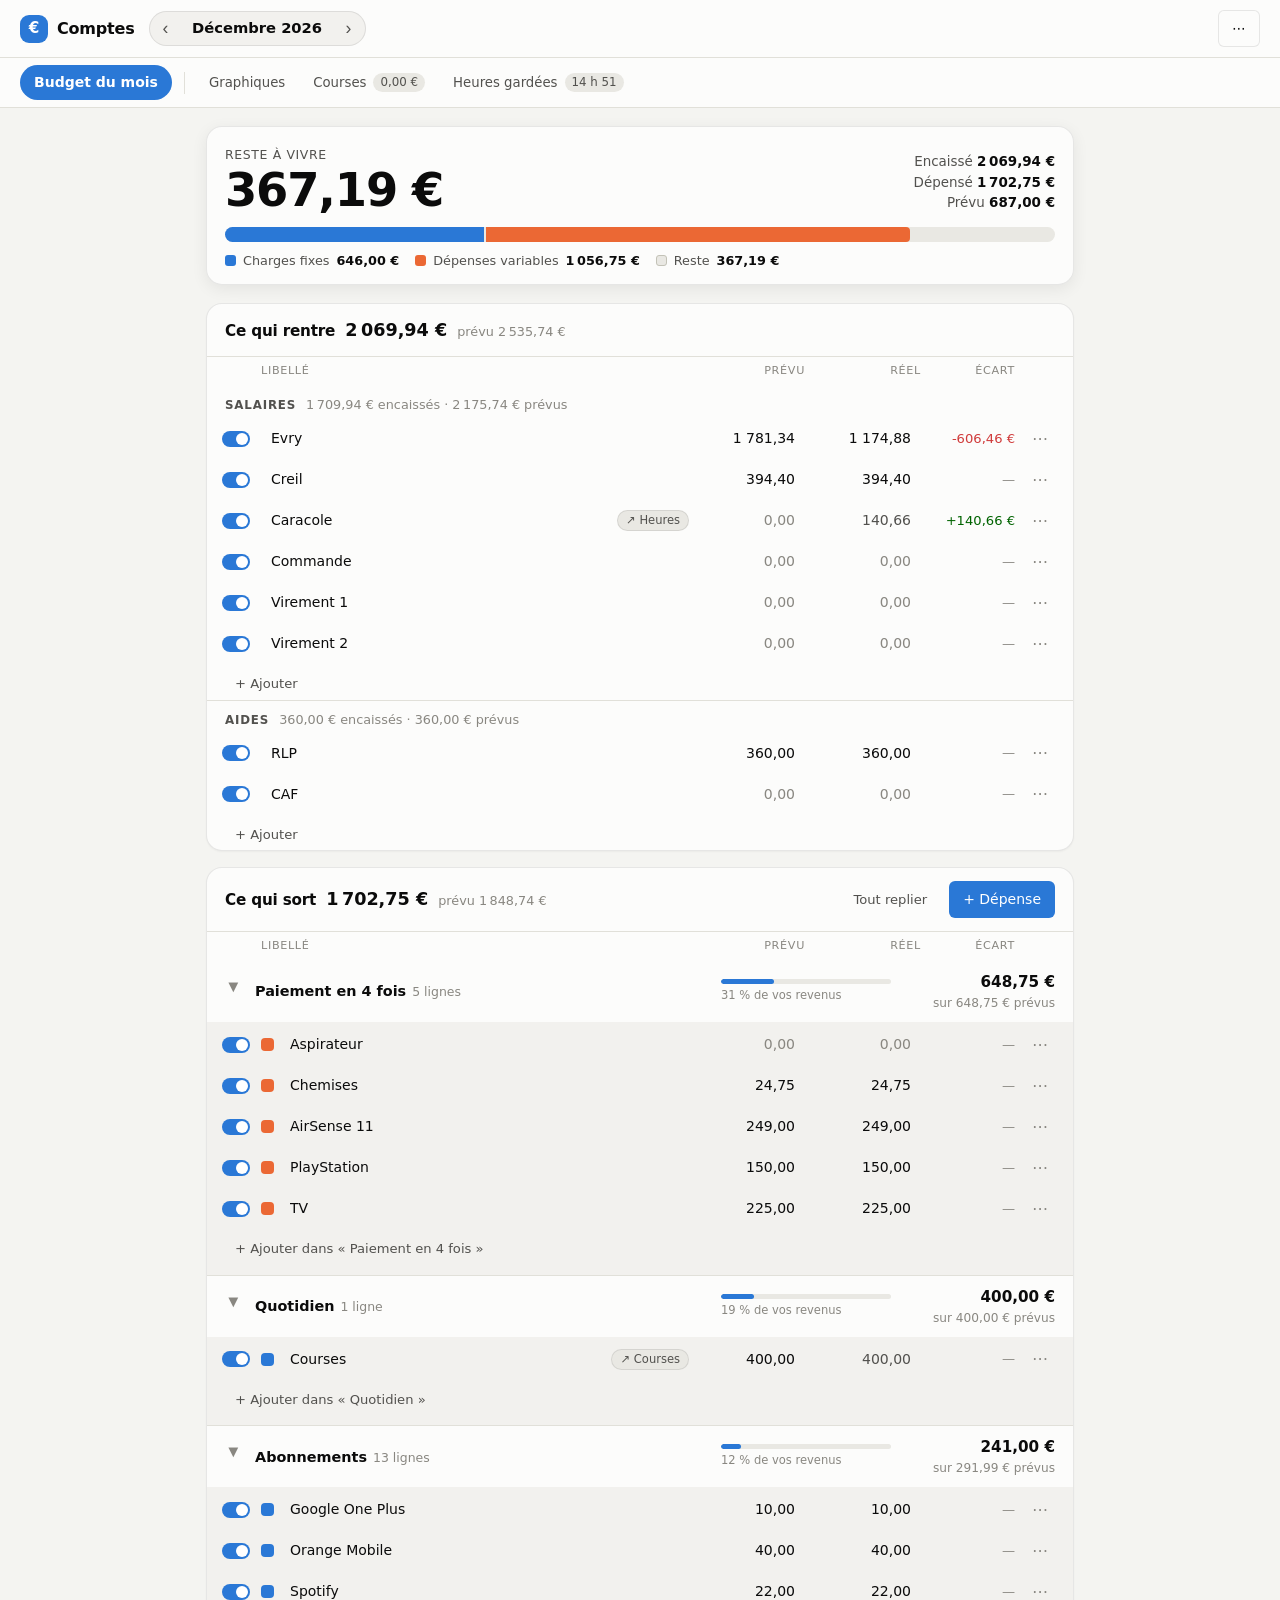
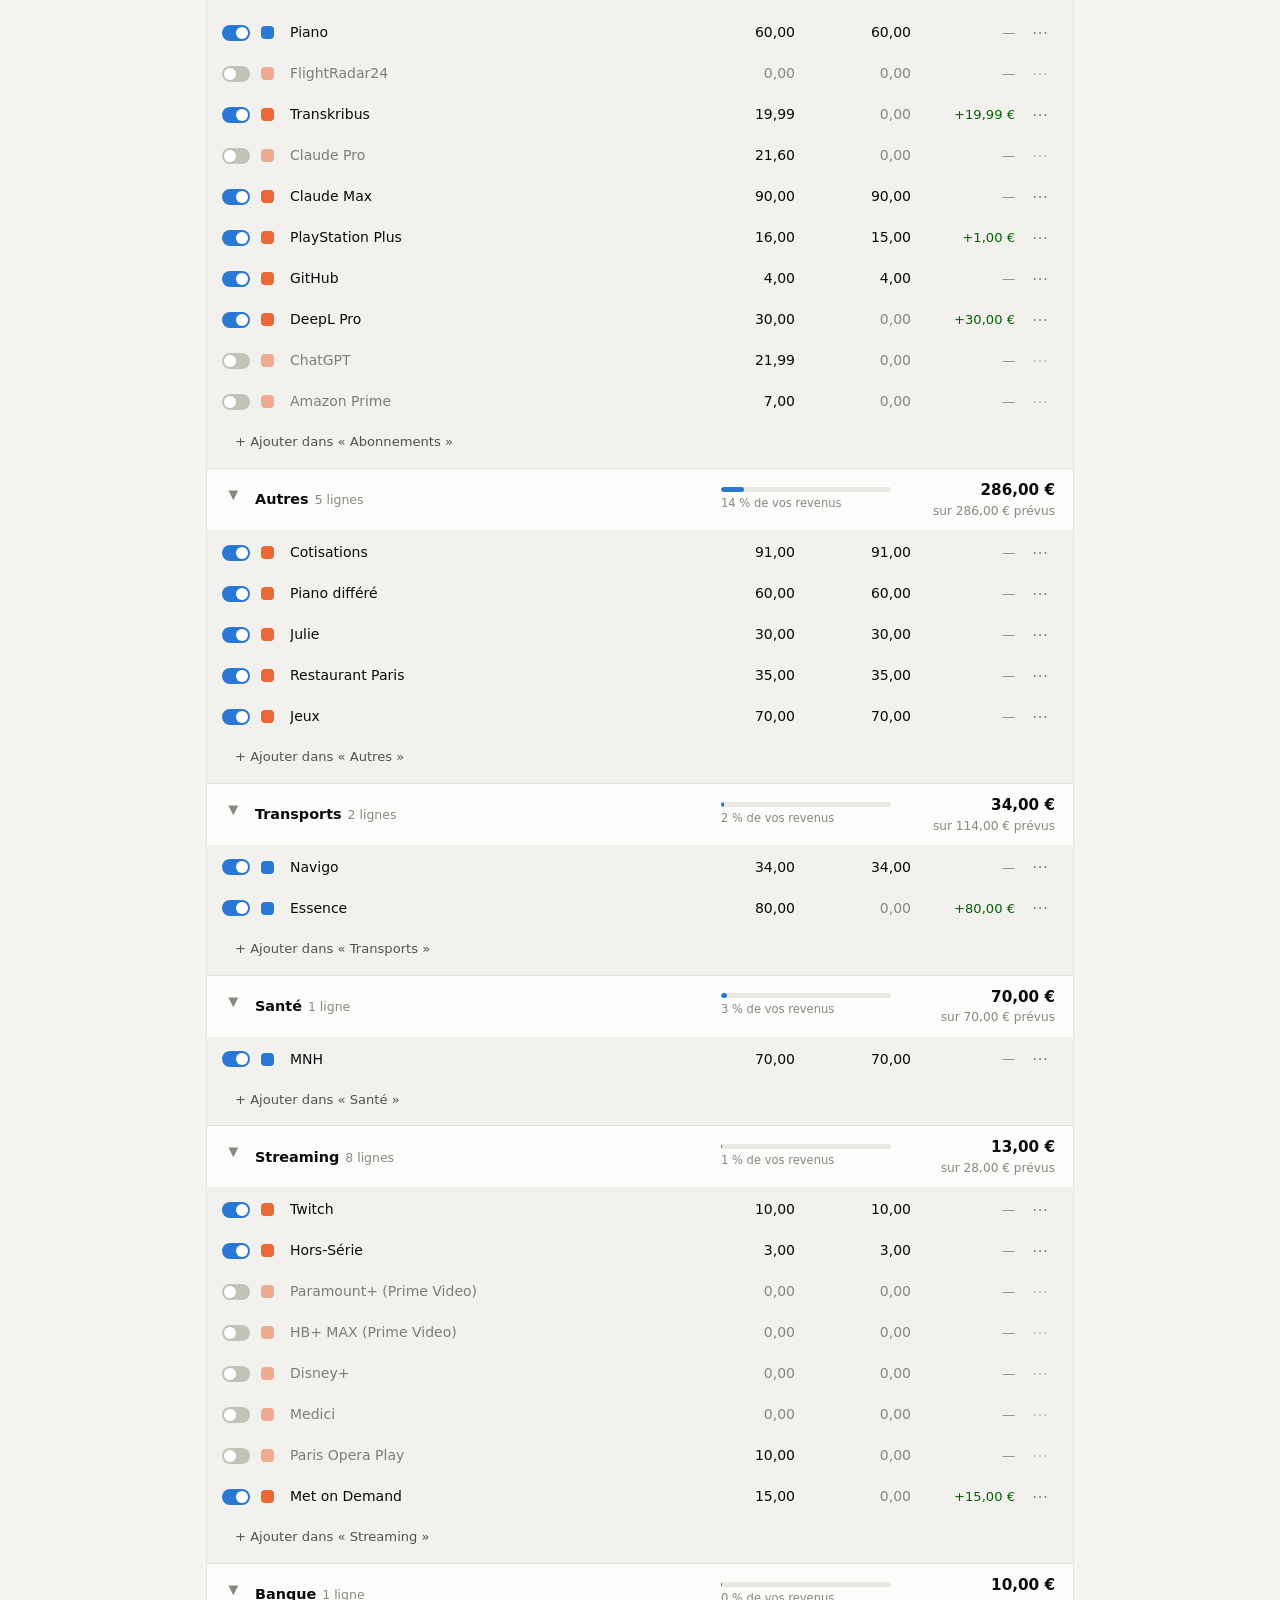
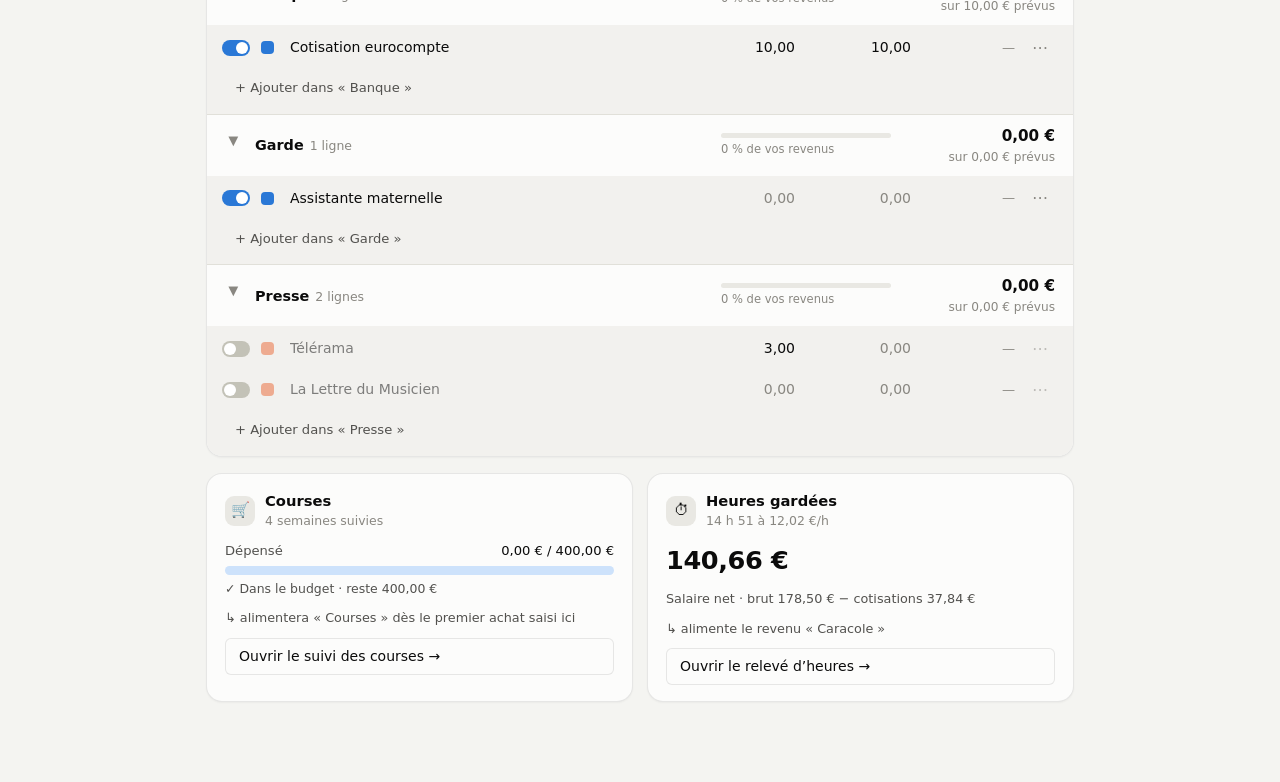
==== commit dbcd99d6: "Le budget tient sur une page : ce qui rentre, ce qui sort, ce qui reste Les cinq onglets ne disaient" ====
--- a/comptes.html
+++ b/comptes.html
@@ -6,9 +6,17 @@
 <title>Comptes</title>
 <link rel="icon" href="data:image/svg+xml,<svg xmlns='http://www.w3.org/2000/svg' viewBox='0 0 16 16'><text y='13' font-size='14'>&#x1F4B6;</text></svg>">
 <!--
-  Comptes — suivi budgetaire mensuel.
+  Comptes - suivi budgetaire mensuel.
+
   Un seul fichier : ouvrez-le dans votre navigateur, rien a installer.
   Vos donnees restent dans ce navigateur et ne partent nulle part.
+
+  La page principale tient en une seule vue : ce qui rentre, ce qui sort,
+  ce qui reste. Les graphiques, les courses et les heures gardees sont
+  des pages secondaires.
+
+  Pour verifier les calculs : ouvrez ce fichier avec #autotest a la fin
+  de l'adresse.
 -->
 <style>
 /* ==========================================================================
@@ -20,68 +28,85 @@
 :root {
   color-scheme: light;
 
-  /* Surfaces et encres */
-  --plan:            #f9f9f7;
+  --plan:            #f4f4f1;
   --surface:         #fcfcfb;
-  --surface-creuse:  #f2f1ee;
+  --surface-2:       #f2f1ee;
+  --surface-3:       #e9e8e3;
   --encre:           #0b0b0b;
   --encre-2:         #52514e;
   --encre-3:         #898781;
   --filet:           #e1e0d9;
   --ligne-base:      #c3c2b7;
-  --bord:            rgba(11, 11, 11, .10);
-
-  /* Séries (emplacements 1 et 2 de la palette catégorielle) */
-  --serie-1:         #2a78d6;
-  --serie-2:         #eb6834;
+  --bord:            rgba(11, 11, 11, .09);
+
+  --serie-1:         #2a78d6;   /* dépenses fixes */
+  --serie-2:         #eb6834;   /* dépenses variables */
   --serie-1-clair:   #cde2fb;
 
-  /* États : toujours accompagnés d'une icône et d'un libellé */
   --bon:             #0ca30c;
   --bon-texte:       #006300;
   --alerte:          #fab219;
-  --grave:           #ec835a;
   --critique:        #d03b3b;
 
-  --rayon:           10px;
-  --rayon-petit:     6px;
+  --ombre-1: 0 1px 2px rgba(11, 11, 11, .04);
+  --ombre-2: 0 4px 16px rgba(11, 11, 11, .07);
+  --ombre-3: 0 10px 30px rgba(11, 11, 11, .10);
+
+  --r-xl: 16px;
+  --r-l:  12px;
+  --r-m:  9px;
+  --r-s:  6px;
+
   --police: system-ui, -apple-system, "Segoe UI", sans-serif;
+
+  /* Hauteurs mesurees au chargement : l'en-tete et la navigation peuvent
+     passer sur deux lignes selon la largeur de l'ecran. */
+  --haut-tete: 49px;
+  --haut-nav:  44px;
 }
 
 @media (prefers-color-scheme: dark) {
   :root:where(:not([data-theme="light"])) {
     color-scheme: dark;
-    --plan:           #0d0d0d;
-    --surface:        #1a1a19;
-    --surface-creuse: #232322;
-    --encre:          #ffffff;
-    --encre-2:        #c3c2b7;
-    --encre-3:        #898781;
-    --filet:          #2c2c2a;
-    --ligne-base:     #383835;
-    --bord:           rgba(255, 255, 255, .10);
-    --serie-1:        #3987e5;
-    --serie-2:        #d95926;
-    --serie-1-clair:  #184f95;
-    --bon-texte:      #0ca30c;
+    --plan:       #0d0d0d;
+    --surface:    #1a1a19;
+    --surface-2:  #232322;
+    --surface-3:  #2c2c2a;
+    --encre:      #ffffff;
+    --encre-2:    #c3c2b7;
+    --encre-3:    #898781;
+    --filet:      #2c2c2a;
+    --ligne-base: #383835;
+    --bord:       rgba(255, 255, 255, .10);
+    --serie-1:    #3987e5;
+    --serie-2:    #d95926;
+    --serie-1-clair: #184f95;
+    --bon-texte:  #0ca30c;
+    --ombre-1: 0 1px 2px rgba(0, 0, 0, .3);
+    --ombre-2: 0 4px 16px rgba(0, 0, 0, .35);
+    --ombre-3: 0 10px 30px rgba(0, 0, 0, .45);
   }
 }
 
 :root[data-theme="dark"] {
   color-scheme: dark;
-  --plan:           #0d0d0d;
-  --surface:        #1a1a19;
-  --surface-creuse: #232322;
-  --encre:          #ffffff;
-  --encre-2:        #c3c2b7;
-  --encre-3:        #898781;
-  --filet:          #2c2c2a;
-  --ligne-base:     #383835;
-  --bord:           rgba(255, 255, 255, .10);
-  --serie-1:        #3987e5;
-  --serie-2:        #d95926;
-  --serie-1-clair:  #184f95;
-  --bon-texte:      #0ca30c;
+  --plan:       #0d0d0d;
+  --surface:    #1a1a19;
+  --surface-2:  #232322;
+  --surface-3:  #2c2c2a;
+  --encre:      #ffffff;
+  --encre-2:    #c3c2b7;
+  --encre-3:    #898781;
+  --filet:      #2c2c2a;
+  --ligne-base: #383835;
+  --bord:       rgba(255, 255, 255, .10);
+  --serie-1:    #3987e5;
+  --serie-2:    #d95926;
+  --serie-1-clair: #184f95;
+  --bon-texte:  #0ca30c;
+  --ombre-1: 0 1px 2px rgba(0, 0, 0, .3);
+  --ombre-2: 0 4px 16px rgba(0, 0, 0, .35);
+  --ombre-3: 0 10px 30px rgba(0, 0, 0, .45);
 }
 
 * { box-sizing: border-box; }
@@ -96,360 +121,512 @@
   -webkit-text-size-adjust: 100%;
 }
 
-h1, h2, h3 { margin: 0; font-weight: 600; letter-spacing: -.01em; }
-h1 { font-size: 1.05rem; }
-h2 { font-size: .95rem; }
-
-.visuellement-cache {
+h1, h2, h3 { margin: 0; font-weight: 600; letter-spacing: -.012em; }
+
+.cache {
   position: absolute; width: 1px; height: 1px; overflow: hidden;
   clip-path: inset(50%); white-space: nowrap;
 }
-
 .pousse { flex: 1 1 auto; }
-
-/* ------------------------------------------------------------ Barre haute */
-
-.barre {
-  position: sticky; top: 0; z-index: 30;
-  display: flex; align-items: center; gap: 12px; flex-wrap: wrap;
-  padding: 10px 16px;
+.chiffres { font-variant-numeric: tabular-nums; }
+
+/* ------------------------------------------------------------- En-tête --- */
+
+.tete {
+  position: sticky; top: 0; z-index: 40;
+  display: flex; align-items: center; gap: 14px; flex-wrap: wrap;
+  padding: 10px 20px;
   background: var(--surface);
   border-bottom: 1px solid var(--filet);
 }
 
-.barre__titre { display: flex; align-items: center; gap: 8px; }
-
-.barre__logo {
+.tete__marque { display: flex; align-items: center; gap: 9px; }
+.tete__logo {
   display: grid; place-items: center;
-  width: 26px; height: 26px; border-radius: 8px;
-  background: var(--serie-1); color: #fff;
-  font-weight: 700; font-size: .9rem;
-}
-
-.barre__mois { display: flex; align-items: center; gap: 4px; }
-.barre__actions { display: flex; align-items: center; gap: 8px; margin-left: auto; }
-
-/* --------------------------------------------------------------- Contrôles */
+  width: 28px; height: 28px; border-radius: 9px;
+  background: var(--serie-1); color: #fff; font-weight: 700; font-size: .95rem;
+}
+.tete__marque h1 { font-size: 1rem; }
+
+/* Sélecteur de mois : le repère temporel doit sauter aux yeux. */
+.mois {
+  display: flex; align-items: center; gap: 2px;
+  background: var(--surface-2); border: 1px solid var(--bord);
+  border-radius: 999px; padding: 2px;
+}
+.mois__fleche {
+  appearance: none; border: 0; background: none; cursor: pointer;
+  width: 28px; height: 28px; border-radius: 50%;
+  color: var(--encre-2); font-size: 1.1rem; line-height: 1;
+}
+.mois__fleche:hover { background: var(--surface-3); color: var(--encre); }
+.mois__choix {
+  appearance: none; border: 0; background: none; cursor: pointer;
+  padding: 3px 10px; font: inherit; font-size: .92rem; font-weight: 600;
+  color: var(--encre); text-align: center;
+}
+
+.tete__actions { display: flex; align-items: center; gap: 8px; margin-left: auto; }
+
+/* ------------------------------------------------------------ Navigation --- */
+
+.nav {
+  position: sticky; top: var(--haut-tete); z-index: 30;
+  display: flex; align-items: center; gap: 6px; flex-wrap: wrap;
+  padding: 7px 20px;
+  background: var(--surface);
+  border-bottom: 1px solid var(--filet);
+}
+
+.nav__lien {
+  appearance: none; border: 1px solid transparent; background: none; cursor: pointer;
+  display: inline-flex; align-items: center; gap: 7px;
+  padding: 6px 13px; border-radius: 999px;
+  color: var(--encre-2); font: inherit; font-size: .875rem; white-space: nowrap;
+}
+.nav__lien:hover { background: var(--surface-2); color: var(--encre); }
+.nav__lien[aria-current="page"] {
+  background: var(--serie-1); border-color: transparent; color: #fff; font-weight: 600;
+}
+.nav__lien[aria-current="page"] .nav__jeton { background: rgba(255, 255, 255, .22); color: #fff; }
+
+/* Les modules sont volontairement mis à part du budget. */
+.nav__separateur {
+  width: 1px; height: 22px; margin: 0 6px; background: var(--filet);
+}
+.nav__groupe { display: flex; gap: 4px; flex-wrap: wrap; }
+.nav__groupe .nav__lien { font-size: .83rem; padding: 5px 11px; }
+.nav__jeton {
+  padding: 1px 7px; border-radius: 999px;
+  background: var(--surface-3); color: var(--encre-2);
+  font-size: .74rem; font-variant-numeric: tabular-nums;
+}
+
+main { max-width: 900px; margin: 0 auto; padding: 18px 16px 80px; }
+main.large { max-width: 1180px; }
+
+/* ------------------------------------------------------------- Contrôles --- */
 
 .bouton {
-  appearance: none;
-  padding: 7px 12px;
-  border: 1px solid var(--bord);
-  border-radius: var(--rayon-petit);
-  background: var(--surface);
-  color: var(--encre);
+  appearance: none; cursor: pointer;
+  display: inline-flex; align-items: center; gap: 6px;
+  padding: 7px 13px;
+  border: 1px solid var(--bord); border-radius: var(--r-s);
+  background: var(--surface); color: var(--encre);
   font: inherit; font-size: .875rem;
-  cursor: pointer;
   transition: background .12s ease, border-color .12s ease;
 }
-.bouton:hover { background: var(--surface-creuse); }
-.bouton:focus-visible,
-select:focus-visible, input:focus-visible, summary:focus-visible,
-[role="tab"]:focus-visible, .segmente button:focus-visible {
-  outline: 2px solid var(--serie-1); outline-offset: 2px;
-}
-
-.bouton--primaire {
-  background: var(--serie-1); border-color: transparent; color: #fff; font-weight: 500;
-}
-.bouton--primaire:hover { filter: brightness(1.08); background: var(--serie-1); }
-.bouton--icone { padding: 6px 10px; font-size: 1rem; line-height: 1; }
+.bouton:hover { background: var(--surface-2); }
+.bouton--primaire { background: var(--serie-1); border-color: transparent; color: #fff; font-weight: 500; }
+.bouton--primaire:hover { background: var(--serie-1); filter: brightness(1.08); }
 .bouton--fantome {
   border-color: transparent; background: none; color: var(--encre-2);
-  padding: 5px 8px; font-size: .8rem;
-}
-.bouton--fantome:hover { background: var(--surface-creuse); color: var(--encre); }
-.danger { color: var(--critique); }
-
-select, input[type="text"], input[type="search"], input[type="month"] {
+  padding: 5px 9px; font-size: .82rem;
+}
+.bouton--fantome:hover { background: var(--surface-2); color: var(--encre); }
+.bouton--rond {
+  width: 30px; height: 30px; padding: 0; justify-content: center;
+  border-radius: 50%; border-color: transparent; background: none;
+  color: var(--encre-3); font-size: 1rem;
+}
+.bouton--rond:hover { background: var(--surface-2); color: var(--encre); }
+.bouton--rond.danger:hover { background: color-mix(in srgb, var(--critique) 14%, transparent); color: var(--critique); }
+
+:focus-visible { outline: 2px solid var(--serie-1); outline-offset: 2px; border-radius: 3px; }
+
+input[type="text"], input[type="search"], select {
   padding: 6px 9px;
-  border: 1px solid var(--bord);
-  border-radius: var(--rayon-petit);
-  background: var(--surface);
-  color: var(--encre);
+  border: 1px solid var(--bord); border-radius: var(--r-s);
+  background: var(--surface); color: var(--encre);
   font: inherit; font-size: .875rem;
 }
 input::placeholder { color: var(--encre-3); }
 
-.champ-recherche { min-width: 180px; }
-
-.champ-inline {
-  display: inline-flex; align-items: center; gap: 8px;
-  font-size: .82rem; color: var(--encre-2);
-}
-.champ-inline input { width: 94px; }
-
-.interrupteur-texte {
-  display: inline-flex; align-items: center; gap: 6px;
-  font-size: .82rem; color: var(--encre-2); cursor: pointer;
-}
-
-.segmente { display: inline-flex; border: 1px solid var(--bord); border-radius: var(--rayon-petit); overflow: hidden; }
-.segmente button {
-  appearance: none; border: 0; background: var(--surface); color: var(--encre-2);
-  padding: 6px 12px; font: inherit; font-size: .82rem; cursor: pointer;
-}
-.segmente button + button { border-left: 1px solid var(--bord); }
-.segmente button.actif { background: var(--serie-1); color: #fff; font-weight: 500; }
-
-/* Menu « ⋯ » */
+.bascule {
+  appearance: none; margin: 0; cursor: pointer; flex: none;
+  width: 28px; height: 16px; border-radius: 999px;
+  background: var(--ligne-base); border: 0; position: relative;
+  transition: background .14s ease;
+}
+.bascule::after {
+  content: ""; position: absolute; top: 2px; left: 2px;
+  width: 12px; height: 12px; border-radius: 50%; background: #fff;
+  transition: transform .14s ease;
+}
+.bascule:checked { background: var(--serie-1); }
+.bascule:checked::after { transform: translateX(12px); }
+
 .menu { position: relative; }
 .menu > summary { list-style: none; display: inline-block; }
 .menu > summary::-webkit-details-marker { display: none; }
 .menu__contenu {
-  position: absolute; right: 0; top: calc(100% + 6px); z-index: 40;
-  min-width: 240px; padding: 6px;
-  background: var(--surface);
-  border: 1px solid var(--bord); border-radius: var(--rayon);
-  box-shadow: 0 12px 28px rgba(0, 0, 0, .14);
+  position: absolute; right: 0; top: calc(100% + 6px); z-index: 50;
+  min-width: 250px; padding: 6px;
+  background: var(--surface); border: 1px solid var(--bord);
+  border-radius: var(--r-l); box-shadow: var(--ombre-3);
 }
 .menu__contenu button {
   display: block; width: 100%; text-align: left;
-  padding: 8px 10px; border: 0; border-radius: var(--rayon-petit);
+  padding: 8px 10px; border: 0; border-radius: var(--r-s);
   background: none; color: inherit; font: inherit; font-size: .875rem; cursor: pointer;
 }
-.menu__contenu button:hover { background: var(--surface-creuse); }
+.menu__contenu button:hover { background: var(--surface-2); }
 .menu__contenu hr { border: 0; border-top: 1px solid var(--filet); margin: 5px 2px; }
-
-/* ---------------------------------------------------------------- Onglets */
-
-.onglets {
-  display: flex; gap: 2px; overflow-x: auto;
-  padding: 0 12px;
+.danger { color: var(--critique); }
+
+/* ====================================================== LE BILAN (héros) === */
+/*  La barre entière représente les revenus du mois. Ce qui est peint est
+    parti ; ce qui reste vide est ce dont on dispose encore.                  */
+
+.bilan {
+  position: sticky; top: calc(var(--haut-tete) + var(--haut-nav)); z-index: 20;
+  margin-bottom: 18px; padding: 16px 18px 14px;
   background: var(--surface);
+  border: 1px solid var(--bord); border-radius: var(--r-xl);
+  box-shadow: var(--ombre-2);
+}
+
+.bilan__haut { display: flex; align-items: flex-end; gap: 16px; flex-wrap: wrap; }
+.bilan__etiquette {
+  font-size: .78rem; font-weight: 500; letter-spacing: .05em;
+  text-transform: uppercase; color: var(--encre-2);
+}
+.bilan__valeur {
+  display: block; margin-top: 1px;
+  font-size: 2.9rem; font-weight: 600; line-height: 1; letter-spacing: -.025em;
+}
+.bilan__valeur--negatif { color: var(--critique); }
+.bilan__cote { margin-left: auto; text-align: right; font-size: .84rem; color: var(--encre-2); }
+.bilan__cote b { color: var(--encre); font-variant-numeric: tabular-nums; }
+
+.bilan__piste {
+  display: flex; gap: 2px; overflow: hidden;
+  height: 15px; margin: 14px 0 9px;
+  border-radius: 999px;
+  background: var(--surface-3);
+}
+.bilan__part { height: 100%; min-width: 2px; }
+.bilan__part--fixes { background: var(--serie-1); }
+.bilan__part--variables { background: var(--serie-2); }
+.bilan__part--fin { border-radius: 0 4px 4px 0; }
+
+.bilan__legende {
+  display: flex; gap: 16px; flex-wrap: wrap;
+  font-size: .8rem; color: var(--encre-2);
+}
+.bilan__cle { display: inline-flex; align-items: center; gap: 7px; }
+.bilan__pastille { width: 11px; height: 11px; border-radius: 3px; flex: none; }
+.bilan__pastille--fixes { background: var(--serie-1); }
+.bilan__pastille--variables { background: var(--serie-2); }
+.bilan__pastille--reste { background: var(--surface-3); border: 1px solid var(--ligne-base); }
+.bilan__cle b { color: var(--encre); font-variant-numeric: tabular-nums; }
+
+.bilan__alerte {
+  display: flex; align-items: center; gap: 8px;
+  margin-top: 10px; padding: 8px 11px;
+  border-radius: var(--r-m);
+  background: color-mix(in srgb, var(--critique) 11%, var(--surface));
+  color: var(--critique); font-size: .84rem; font-weight: 500;
+}
+
+/* Version compacte quand on a fait défiler la page */
+.bilan.compact { padding: 10px 18px; }
+.bilan.compact .bilan__valeur { font-size: 1.7rem; }
+.bilan.compact .bilan__legende, .bilan.compact .bilan__cote { display: none; }
+.bilan.compact .bilan__piste { margin: 9px 0 0; height: 10px; }
+
+/* ============================================================== Les blocs === */
+
+.bloc {
+  margin-bottom: 16px;
+  background: var(--surface);
+  border: 1px solid var(--bord); border-radius: var(--r-xl);
+  box-shadow: var(--ombre-1);
+  overflow: hidden;
+}
+
+.bloc__tete {
+  display: flex; align-items: center; gap: 12px; flex-wrap: wrap;
+  padding: 13px 18px;
   border-bottom: 1px solid var(--filet);
-  position: sticky; top: 51px; z-index: 20;
-}
-.onglet {
-  appearance: none; border: 0; background: none;
-  padding: 11px 13px; margin-bottom: -1px;
-  border-bottom: 2px solid transparent;
-  color: var(--encre-2); font: inherit; font-size: .875rem; white-space: nowrap;
-  cursor: pointer;
-}
-.onglet:hover { color: var(--encre); }
-.onglet[aria-selected="true"] { color: var(--encre); font-weight: 600; border-bottom-color: var(--serie-1); }
-
-main { max-width: 1180px; margin: 0 auto; padding: 18px 16px 72px; }
-
-/* ----------------------------------------------------------- Mise en page */
-
-.carte {
+}
+.bloc__titre { display: flex; align-items: baseline; gap: 10px; }
+.bloc__titre h2 { font-size: .95rem; }
+.bloc__total { font-size: 1.1rem; font-weight: 600; font-variant-numeric: tabular-nums; }
+.bloc__prevu { font-size: .8rem; color: var(--encre-3); font-variant-numeric: tabular-nums; }
+.bloc__corps > :last-child { border-bottom: 0; }
+
+/* --------------------------------------------------- Catégorie dépliable --- */
+
+.cat { border-bottom: 1px solid var(--filet); }
+.cat > summary {
+  display: grid; align-items: center; gap: 4px 12px; cursor: pointer;
+  grid-template-columns: 18px minmax(0, 1fr) 170px 152px;
+  padding: 10px 18px;
+  list-style: none;
+}
+.cat > summary::-webkit-details-marker { display: none; }
+.cat > summary:hover { background: var(--surface-2); }
+.cat__fleche { color: var(--encre-3); transition: transform .15s ease; font-size: .8rem; }
+.cat[open] > summary .cat__fleche { transform: rotate(90deg); }
+.cat__nom { font-weight: 600; font-size: .9rem; }
+.cat__compte { font-weight: 400; font-size: .78rem; color: var(--encre-3); margin-left: 6px; }
+
+/* Part du revenu absorbée par la catégorie : l'incidence, ligne par ligne. */
+.cat__part { display: grid; gap: 3px; }
+.cat__part-piste {
+  display: block; height: 5px; border-radius: 999px;
+  background: var(--surface-3); overflow: hidden;
+}
+.cat__part-jauge { display: block; height: 100%; border-radius: 999px; background: var(--serie-1); }
+.cat__part-texte { font-size: .72rem; color: var(--encre-3); }
+
+.cat__montants { text-align: right; font-variant-numeric: tabular-nums; }
+.cat__reel { font-weight: 600; font-size: .95rem; }
+.cat__prevu { font-size: .76rem; color: var(--encre-3); }
+
+.cat__corps { padding: 2px 0 10px; background: var(--surface-2); }
+.cat__pied { padding: 4px 18px 0; }
+
+/* ------------------------------------------------------------- Une ligne --- */
+
+.ligne {
+  display: grid; align-items: center; gap: 3px 10px;
+  grid-template-columns: 30px minmax(0, 1fr) 106px 106px 84px 30px;
+  grid-template-areas: "actif libelle prevu reel ecart suppr";
+  padding: 3px 18px 3px 14px;
+}
+.ligne:hover { background: color-mix(in srgb, var(--surface) 60%, transparent); }
+.ligne--pause > :not(.ligne__actif) { opacity: .5; }
+
+.ligne__actif { grid-area: actif; display: flex; justify-content: center; }
+.ligne__libelle { grid-area: libelle; display: flex; align-items: center; gap: 6px; min-width: 0; }
+.ligne__libelle input {
+  width: 100%; min-width: 0;
+  border-color: transparent; background: transparent; font-weight: 500;
+}
+.ligne__libelle input:hover { border-color: var(--bord); background: var(--surface); }
+.ligne__libelle input:focus { border-color: var(--serie-1); background: var(--surface); }
+
+.ligne__montants { display: contents; }
+.champ-montant { position: relative; }
+.champ-montant input {
+  width: 100%; text-align: right; font-variant-numeric: tabular-nums;
+  border-color: transparent; background: transparent;
+}
+.champ-montant input:hover { border-color: var(--bord); background: var(--surface); }
+.champ-montant input:focus { border-color: var(--serie-1); background: var(--surface); }
+.champ-montant input:read-only { color: var(--encre-2); cursor: default; }
+.champ-montant--prevu { grid-area: prevu; }
+.champ-montant--reel { grid-area: reel; }
+.champ-montant__etiquette { display: none; }
+
+.ligne__ecart {
+  grid-area: ecart; text-align: right; white-space: nowrap;
+  font-size: .82rem; font-variant-numeric: tabular-nums; color: var(--encre-3);
+}
+.ligne__ecart--bon { color: var(--bon-texte); }
+.ligne__ecart--mauvais { color: var(--critique); }
+.ligne__suppr { grid-area: suppr; }
+
+/* Jeton « ce montant vient d'un module » */
+.jeton-lien {
+  appearance: none; cursor: pointer;
+  display: inline-flex; align-items: center; gap: 4px; flex: none;
+  padding: 1px 8px; border: 1px solid var(--bord); border-radius: 999px;
+  background: var(--surface-3); color: var(--encre-2);
+  font: inherit; font-size: .72rem; white-space: nowrap;
+}
+.jeton-lien:hover { background: var(--serie-1); border-color: transparent; color: #fff; }
+
+.entete-colonnes {
+  display: grid; gap: 10px;
+  grid-template-columns: 30px minmax(0, 1fr) 106px 106px 84px 30px;
+  padding: 6px 18px 6px 14px;
+  font-size: .7rem; font-weight: 500; letter-spacing: .06em; text-transform: uppercase;
+  color: var(--encre-3);
+}
+.entete-colonnes span:nth-child(3),
+.entete-colonnes span:nth-child(4),
+.entete-colonnes span:nth-child(5) { text-align: right; }
+
+/* -------------------------------------------------------- Sous-sections --- */
+
+.sous-bloc { border-bottom: 1px solid var(--filet); }
+.sous-bloc__tete {
+  display: flex; align-items: baseline; gap: 10px;
+  padding: 9px 18px 3px;
+}
+.sous-bloc__nom {
+  font-size: .74rem; font-weight: 600; letter-spacing: .07em;
+  text-transform: uppercase; color: var(--encre-2);
+}
+.sous-bloc__total { font-size: .8rem; color: var(--encre-3); font-variant-numeric: tabular-nums; }
+
+/* ------------------------------------------------------------- Modules --- */
+
+.modules { display: grid; gap: 14px; grid-template-columns: repeat(auto-fit, minmax(300px, 1fr)); }
+
+.module {
+  display: grid; gap: 10px; align-content: start;
+  padding: 16px 18px;
   background: var(--surface);
-  border: 1px solid var(--bord);
-  border-radius: var(--rayon);
-  padding: 14px 16px;
-}
-.carte__entete { margin-bottom: 10px; }
-.carte__sous-titre { margin: 2px 0 0; font-size: .78rem; color: var(--encre-3); }
-
-.grille-deux {
-  display: grid; gap: 14px; align-items: start;
-  grid-template-columns: minmax(0, 1.55fr) minmax(0, 1fr);
-}
-.pile { display: grid; gap: 14px; align-content: start; }
-
-/* ------------------------------------------------- Chiffre clé et tuiles */
-
-.heros {
-  display: flex; align-items: baseline; gap: 18px; flex-wrap: wrap;
-  padding: 4px 2px 16px;
-}
-.heros__bloc { display: grid; gap: 2px; }
-.heros__etiquette { font-size: .8rem; color: var(--encre-2); }
-.heros__valeur { font-size: 3rem; font-weight: 600; line-height: 1.05; letter-spacing: -.02em; }
-.heros__valeur--negatif { color: var(--critique); }
-.heros__note { font-size: .82rem; color: var(--encre-2); }
-
-.tuiles {
-  display: grid; gap: 12px; margin-bottom: 16px;
-  grid-template-columns: repeat(auto-fit, minmax(178px, 1fr));
-}
-.tuile {
-  background: var(--surface); border: 1px solid var(--bord);
-  border-radius: var(--rayon); padding: 12px 13px;
-}
-.tuile__etiquette { font-size: .78rem; color: var(--encre-2); }
-.tuile__valeur { margin-top: 3px; font-size: 1.45rem; font-weight: 600; letter-spacing: -.01em; }
-.tuile__delta { margin-top: 2px; font-size: .78rem; color: var(--encre-3); }
-.tuile__delta--bon { color: var(--bon-texte); }
-.tuile__delta--mauvais { color: var(--critique); }
-
-/* ------------------------------------------------------------ Graphique */
-
-.graphique { width: 100%; }
-.graphique svg { display: block; width: 100%; height: auto; }
-
-.legende {
-  display: flex; gap: 16px; flex-wrap: wrap;
-  margin: 2px 0 10px; font-size: .78rem; color: var(--encre-2);
-}
-.legende__cle { display: inline-flex; align-items: center; gap: 6px; }
-.legende__pastille { width: 11px; height: 11px; border-radius: 2px; background: var(--serie-1); }
-.legende__trait { width: 2px; height: 13px; background: var(--encre-2); }
-
-.tableau-jumeau { margin-top: 10px; font-size: .84rem; }
-.tableau-jumeau summary { cursor: pointer; color: var(--encre-2); }
-.tableau-jumeau table { width: 100%; border-collapse: collapse; margin-top: 8px; }
-.tableau-jumeau th, .tableau-jumeau td {
-  padding: 5px 6px; border-bottom: 1px solid var(--filet); text-align: right;
-  font-variant-numeric: tabular-nums;
-}
-.tableau-jumeau th:first-child, .tableau-jumeau td:first-child { text-align: left; font-variant-numeric: normal; }
-.tableau-jumeau th { color: var(--encre-2); font-weight: 500; }
-
-.infobulle {
-  position: fixed; z-index: 60; pointer-events: none;
-  min-width: 150px; padding: 8px 10px;
-  background: var(--surface); color: var(--encre);
-  border: 1px solid var(--bord); border-radius: var(--rayon-petit);
-  box-shadow: 0 8px 22px rgba(0, 0, 0, .16);
-  font-size: .8rem;
-}
-.infobulle__titre { font-weight: 600; margin-bottom: 4px; }
-.infobulle__ligne { display: flex; align-items: center; gap: 7px; justify-content: space-between; }
-.infobulle__valeur { font-weight: 600; font-variant-numeric: tabular-nums; }
-.infobulle__nom { color: var(--encre-2); display: inline-flex; align-items: center; gap: 6px; }
-
-/* --------------------------------------------------------------- Jauges */
+  border: 1px solid var(--bord); border-radius: var(--r-xl);
+  box-shadow: var(--ombre-1);
+}
+.module__tete { display: flex; align-items: center; gap: 10px; }
+.module__icone {
+  display: grid; place-items: center; flex: none;
+  width: 30px; height: 30px; border-radius: var(--r-m);
+  background: var(--surface-3); font-size: .95rem;
+}
+.module__titre { font-size: .92rem; font-weight: 600; }
+.module__sous-titre { font-size: .78rem; color: var(--encre-3); }
+.module__valeur { font-size: 1.6rem; font-weight: 600; letter-spacing: -.015em; }
+.module__detail { font-size: .8rem; color: var(--encre-2); }
+
+/* --------------------------------------------------------------- Jauges --- */
 
 .jauge { display: grid; gap: 5px; }
 .jauge__entete { display: flex; justify-content: space-between; gap: 10px; font-size: .82rem; }
 .jauge__nom { color: var(--encre-2); }
 .jauge__chiffres { font-variant-numeric: tabular-nums; }
-.jauge__piste {
-  height: 9px; border-radius: 999px; background: var(--serie-1-clair); overflow: hidden;
-}
+.jauge__piste { height: 9px; border-radius: 999px; background: var(--serie-1-clair); overflow: hidden; }
 .jauge__remplissage { height: 100%; border-radius: 999px; background: var(--serie-1); }
 .jauge__remplissage--alerte { background: var(--alerte); }
 .jauge__remplissage--critique { background: var(--critique); }
 .jauge__etat { font-size: .78rem; color: var(--encre-2); }
-.jauge__etat--alerte { color: var(--encre); }
 .jauge__etat--critique { color: var(--critique); }
 
-/* --------------------------------------------------------------- Tableaux */
-
-.outils {
-  display: flex; align-items: center; gap: 10px; flex-wrap: wrap;
-  margin-bottom: 14px;
-}
-
-.groupe { margin-bottom: 18px; }
-.groupe__entete {
-  display: flex; align-items: baseline; gap: 10px; flex-wrap: wrap;
-  padding: 6px 2px; margin-bottom: 2px;
-}
-.groupe__nom { font-size: .82rem; font-weight: 600; text-transform: uppercase; letter-spacing: .04em; }
-.groupe__total { font-size: .82rem; color: var(--encre-2); font-variant-numeric: tabular-nums; }
-
-table.lignes {
-  width: 100%; border-collapse: collapse;
+/* ----------------------------------------------------- Pages secondaires --- */
+
+.carte {
+  margin-bottom: 16px; padding: 16px 18px;
   background: var(--surface);
-  border: 1px solid var(--bord); border-radius: var(--rayon);
-  overflow: hidden;
-}
-table.lignes thead th {
-  padding: 8px 10px;
-  font-size: .72rem; font-weight: 500; text-transform: uppercase; letter-spacing: .05em;
-  color: var(--encre-3); text-align: left;
-  background: var(--surface-creuse);
-  border-bottom: 1px solid var(--filet);
-  white-space: nowrap;
-}
-table.lignes td { padding: 4px 6px; border-bottom: 1px solid var(--filet); vertical-align: middle; }
-table.lignes tr:last-child td { border-bottom: 0; }
-table.lignes tr:hover td { background: color-mix(in srgb, var(--surface-creuse) 55%, transparent); }
-table.lignes tr.en-pause td:not(.col-actif) { opacity: .55; }
-
-.col-nombre { text-align: right; }
-.col-nombre input { text-align: right; font-variant-numeric: tabular-nums; }
-.col-actif { width: 42px; text-align: center; }
-.col-suppr { width: 40px; text-align: center; }
-
-table.lignes input[type="text"], table.lignes select {
-  width: 100%; min-width: 0;
-  border-color: transparent; background: transparent;
-  padding: 5px 7px;
-}
-table.lignes input[type="text"]:hover, table.lignes select:hover { border-color: var(--bord); }
-table.lignes input[type="text"]:focus { border-color: var(--serie-1); background: var(--surface); }
-table.lignes .col-nombre input { width: 100px; }
-table.lignes .col-libelle input { font-weight: 500; }
-
-.ecart { font-size: .84rem; font-variant-numeric: tabular-nums; color: var(--encre-3); white-space: nowrap; }
-.ecart--bon { color: var(--bon-texte); }
-.ecart--mauvais { color: var(--critique); }
-
-.bascule {
-  appearance: none; margin: 0; cursor: pointer;
-  width: 30px; height: 17px; border-radius: 999px;
-  background: var(--ligne-base); border: 0; position: relative;
-  transition: background .14s ease;
-}
-.bascule::after {
-  content: ""; position: absolute; top: 2px; left: 2px;
-  width: 13px; height: 13px; border-radius: 50%; background: #fff;
-  transition: transform .14s ease;
-}
-.bascule:checked { background: var(--serie-1); }
-.bascule:checked::after { transform: translateX(13px); }
-
-.pied-tableau { padding: 8px 4px 0; }
-
-.vide {
-  padding: 26px 16px; text-align: center; color: var(--encre-2);
-  background: var(--surface); border: 1px dashed var(--bord); border-radius: var(--rayon);
-}
-
-/* ------------------------------------------------------ Courses / heures */
+  border: 1px solid var(--bord); border-radius: var(--r-xl);
+  box-shadow: var(--ombre-1);
+}
+.carte__tete { margin-bottom: 12px; }
+.carte__tete h2 { font-size: .95rem; }
+.carte__sous-titre { margin: 2px 0 0; font-size: .78rem; color: var(--encre-3); }
+
+.outils { display: flex; align-items: center; gap: 10px; flex-wrap: wrap; margin-bottom: 16px; }
+.champ-inline { display: inline-flex; align-items: center; gap: 8px; font-size: .82rem; color: var(--encre-2); }
+.champ-inline input { width: 96px; text-align: right; font-variant-numeric: tabular-nums; }
+
+.graphique { width: 100%; }
+.graphique svg { display: block; width: 100%; height: auto; }
+
+.legende { display: flex; gap: 16px; flex-wrap: wrap; margin: 2px 0 10px; font-size: .78rem; color: var(--encre-2); }
+.legende__cle { display: inline-flex; align-items: center; gap: 6px; }
+.legende__pastille { width: 11px; height: 11px; border-radius: 3px; background: var(--serie-1); }
+.legende__trait { width: 2px; height: 13px; background: var(--encre-2); }
+
+.jumeau { margin-top: 12px; font-size: .84rem; }
+.jumeau summary { cursor: pointer; color: var(--encre-2); }
+.jumeau table { width: 100%; border-collapse: collapse; margin-top: 8px; }
+.jumeau th, .jumeau td {
+  padding: 5px 6px; border-bottom: 1px solid var(--filet);
+  text-align: right; font-variant-numeric: tabular-nums;
+}
+.jumeau th:first-child, .jumeau td:first-child { text-align: left; font-variant-numeric: normal; }
+.jumeau th { color: var(--encre-2); font-weight: 500; }
+
+.infobulle {
+  position: fixed; z-index: 60; pointer-events: none;
+  min-width: 150px; padding: 9px 11px;
+  background: var(--surface); color: var(--encre);
+  border: 1px solid var(--bord); border-radius: var(--r-m); box-shadow: var(--ombre-3);
+  font-size: .8rem;
+}
+.infobulle__titre { font-weight: 600; margin-bottom: 4px; }
+.infobulle__ligne { display: flex; align-items: center; gap: 8px; justify-content: space-between; }
+.infobulle__valeur { font-weight: 600; font-variant-numeric: tabular-nums; }
+.infobulle__nom { color: var(--encre-2); display: inline-flex; align-items: center; gap: 6px; }
+
+/* --------------------------------------------------------------- Courses --- */
 
 .semaines { display: grid; gap: 14px; grid-template-columns: repeat(auto-fit, minmax(340px, 1fr)); }
 .semaines--larges { grid-template-columns: repeat(auto-fit, minmax(460px, 1fr)); }
-.semaine__entete { display: flex; align-items: center; gap: 10px; flex-wrap: wrap; margin-bottom: 10px; }
-.semaine__titre { font-size: .9rem; font-weight: 600; }
-
-.puces { display: flex; gap: 6px; flex-wrap: wrap; margin-top: 8px; }
+.semaine__tete { display: flex; align-items: center; gap: 10px; flex-wrap: wrap; margin-bottom: 10px; }
+.semaine__titre { font-size: .92rem; font-weight: 600; }
+
+.achat {
+  display: grid; align-items: center; gap: 8px;
+  grid-template-columns: minmax(0, 1fr) minmax(0, 1.1fr) 92px 30px;
+  padding: 2px 0;
+}
+.achat input { width: 100%; min-width: 0; border-color: transparent; background: transparent; }
+.achat input:hover { border-color: var(--bord); background: var(--surface); }
+.achat input:focus { border-color: var(--serie-1); background: var(--surface); }
+.achat__montant input { text-align: right; font-variant-numeric: tabular-nums; }
+.achat__entete {
+  font-size: .7rem; font-weight: 500; letter-spacing: .06em; text-transform: uppercase;
+  color: var(--encre-3); padding-bottom: 4px; border-bottom: 1px solid var(--filet); margin-bottom: 4px;
+}
+.achat__entete span:nth-child(3) { text-align: right; }
+
+.puces { display: flex; gap: 6px; flex-wrap: wrap; margin-top: 10px; align-items: center; }
 .puce {
   appearance: none; cursor: pointer;
-  padding: 4px 9px; border: 1px solid var(--bord); border-radius: 999px;
+  padding: 4px 10px; border: 1px solid var(--bord); border-radius: 999px;
   background: var(--surface); color: var(--encre-2); font: inherit; font-size: .78rem;
 }
-.puce:hover { background: var(--surface-creuse); color: var(--encre); }
-
-.resume-bandeau {
-  display: grid; gap: 12px; margin-bottom: 16px;
-  grid-template-columns: repeat(auto-fit, minmax(178px, 1fr));
-}
-
-/* Largeurs maîtrisées : ces tableaux vivent dans des cartes étroites. */
-table.lignes--achats { table-layout: fixed; }
-table.lignes--achats th:nth-child(1), table.lignes--achats td:nth-child(1) { width: 30%; }
-table.lignes--achats th:nth-child(2), table.lignes--achats td:nth-child(2) { width: 36%; }
-table.lignes--achats th:nth-child(3), table.lignes--achats td:nth-child(3) { width: 26%; }
-table.lignes--achats th:nth-child(4), table.lignes--achats td:nth-child(4) { width: 8%; }
-table.lignes--achats .col-nombre input { width: 100%; }
-
-table.heures { table-layout: fixed; }
-table.heures th, table.heures td { padding: 3px 4px; }
-table.heures th:first-child, table.heures td:first-child { width: 22%; }
-table.heures th:last-child, table.heures td:last-child { width: 14%; }
-table.heures input[type="text"] { width: 100%; min-width: 0; text-align: center; font-variant-numeric: tabular-nums; }
-table.heures .jour { font-size: .82rem; color: var(--encre-2); white-space: nowrap; padding-left: 8px; }
-table.heures .duree { font-size: .82rem; font-variant-numeric: tabular-nums; text-align: right; padding-right: 8px; white-space: nowrap; }
-table.heures .separateur { border-left: 1px solid var(--filet); }
-
-/* ------------------------------------------------------- Retours visuels */
+.puce:hover { background: var(--serie-1); border-color: transparent; color: #fff; }
+.suggestions { width: 100%; }
+.suggestions > summary { cursor: pointer; font-size: .8rem; color: var(--encre-2); padding: 4px 2px; }
+.suggestions > summary:hover { color: var(--encre); }
+
+/* ---------------------------------------------------------------- Heures --- */
+
+.heures { width: 100%; border-collapse: collapse; table-layout: fixed; }
+.heures th {
+  padding: 5px 4px; font-size: .7rem; font-weight: 500; letter-spacing: .06em;
+  text-transform: uppercase; color: var(--encre-3); text-align: left;
+  border-bottom: 1px solid var(--filet);
+}
+.heures td { padding: 2px 3px; border-bottom: 1px solid var(--filet); }
+.heures tr:last-child td { border-bottom: 0; }
+.heures th:first-child, .heures td:first-child { width: 22%; }
+.heures th:last-child, .heures td:last-child { width: 15%; }
+.heures .jour { font-size: .82rem; color: var(--encre-2); white-space: nowrap; padding-left: 6px; }
+.heures .duree { font-size: .82rem; font-variant-numeric: tabular-nums; text-align: right; padding-right: 6px; white-space: nowrap; }
+.heures input {
+  width: 100%; min-width: 0; text-align: center; font-variant-numeric: tabular-nums;
+  border-color: transparent; background: transparent; padding: 5px 2px;
+}
+.heures input:hover { border-color: var(--bord); background: var(--surface); }
+.heures input:focus { border-color: var(--serie-1); background: var(--surface); }
+.heures .separateur { border-left: 1px solid var(--filet); }
+
+.bandeau { display: grid; gap: 12px; margin-bottom: 16px; grid-template-columns: repeat(auto-fit, minmax(170px, 1fr)); }
+.tuile {
+  padding: 13px 14px; background: var(--surface);
+  border: 1px solid var(--bord); border-radius: var(--r-l); box-shadow: var(--ombre-1);
+}
+.tuile__etiquette { font-size: .78rem; color: var(--encre-2); }
+.tuile__valeur { margin-top: 3px; font-size: 1.4rem; font-weight: 600; letter-spacing: -.015em; }
+.tuile__note { margin-top: 2px; font-size: .78rem; color: var(--encre-3); }
+.tuile__note--bon { color: var(--bon-texte); }
+.tuile__note--mauvais { color: var(--critique); }
+
+/* ------------------------------------------------------- Retours visuels --- */
+
+.vide {
+  padding: 22px 16px; text-align: center; color: var(--encre-2); font-size: .88rem;
+  background: var(--surface-2); border: 1px dashed var(--bord); border-radius: var(--r-l);
+  margin: 8px 18px;
+}
 
 .toasts {
   position: fixed; left: 50%; bottom: 20px; transform: translateX(-50%);
-  z-index: 80; display: grid; gap: 8px; width: min(440px, calc(100vw - 32px));
+  z-index: 80; display: grid; gap: 8px; width: min(460px, calc(100vw - 32px));
 }
 .toast {
   display: flex; align-items: center; gap: 12px;
-  padding: 10px 12px;
+  padding: 11px 13px;
   background: var(--surface); color: var(--encre);
-  border: 1px solid var(--bord); border-radius: var(--rayon);
-  box-shadow: 0 10px 26px rgba(0, 0, 0, .18);
+  border: 1px solid var(--bord); border-radius: var(--r-l); box-shadow: var(--ombre-3);
   font-size: .86rem;
 }
 .toast__texte { flex: 1 1 auto; }
@@ -457,154 +634,145 @@
 
 .sauvegarde {
   position: fixed; right: 14px; bottom: 14px; z-index: 70;
-  padding: 5px 10px; border-radius: 999px;
+  padding: 5px 11px; border-radius: 999px;
   background: var(--surface); border: 1px solid var(--bord);
   font-size: .76rem; color: var(--encre-2);
   opacity: 0; transition: opacity .2s ease; pointer-events: none;
 }
 .sauvegarde.visible { opacity: 1; }
 
-/* ---------------------------------------------------------- Petits écrans */
-
-@media (max-width: 900px) {
-  .grille-deux { grid-template-columns: 1fr; }
-}
-
-@media (max-width: 760px) {
-  .onglets { top: 92px; }
-  main { padding: 14px 12px 72px; }
-  .heros__valeur { font-size: 2.4rem; }
-  .semaines, .semaines--larges { grid-template-columns: 1fr; }
-
-  /* Rien ne doit dépasser en largeur : tout passe à la ligne. */
-  .barre { padding: 8px 12px; }
-  .barre__mois { flex: 1 1 auto; min-width: 0; }
-  .barre__mois select { flex: 1 1 auto; min-width: 0; max-width: 220px; }
-  .barre__actions { margin-left: 0; }
-  .outils > * { min-width: 0; }
-  .champ-recherche { flex: 1 1 100%; min-width: 0; }
-  .interrupteur-texte { flex: 1 1 100%; }
-
-  /* Chaque ligne devient une fiche lisible au pouce. */
-  table.lignes, table.lignes tbody, table.lignes tr, table.lignes td { display: block; width: 100%; }
-  table.lignes, table.lignes--achats, table.heures { table-layout: auto; border: 0; background: none; }
-  table.lignes thead { display: none; }
-  table.lignes tr {
-    position: relative;
-    margin-bottom: 10px; padding: 8px 10px 8px 10px;
-    background: var(--surface); border: 1px solid var(--bord); border-radius: var(--rayon);
-  }
-  /* Place réservée en haut à droite pour l'interrupteur et la suppression. */
-  table.lignes tr:has(.col-actif), table.lignes tr:has(.col-suppr) { padding-right: 84px; }
-  table.lignes tr:hover td { background: none; }
-  table.lignes td { border: 0; padding: 3px 0; width: auto; }
-  table.lignes td::before {
-    content: attr(data-etiquette);
-    display: inline-block; width: 90px; vertical-align: middle;
-    font-size: .74rem; color: var(--encre-3); text-transform: uppercase; letter-spacing: .04em;
-  }
-  table.lignes td.col-libelle::before { display: none; }
-  table.lignes .col-nombre { text-align: left; }
-  table.lignes input[type="text"], table.lignes select {
-    width: calc(100% - 96px); max-width: none; border-color: var(--bord);
-  }
-  table.lignes .col-nombre input { width: 120px; text-align: left; }
-  table.lignes td.col-libelle input { width: 100%; font-size: 1rem; }
-  table.lignes .col-actif, table.lignes .col-suppr {
-    position: absolute; top: 9px; z-index: 2; width: auto; padding: 0; text-align: right;
-  }
-  table.lignes .col-actif { right: 44px; }
-  table.lignes .col-suppr { right: 6px; }
-  table.lignes .col-actif::before, table.lignes .col-suppr::before { display: none; }
-
-  /* Les heures restent un tableau : la grille jour/matin/après-midi y est essentielle. */
-  table.heures, table.heures tbody, table.heures tr { display: table; width: 100%; }
-  table.heures thead { display: table-header-group; }
-  table.heures td { display: table-cell; width: auto; padding: 3px 2px; }
-  table.heures td::before { display: none; }
-  table.heures tr { margin: 0; padding: 0; border: 0; border-radius: 0;
-                    border-bottom: 1px solid var(--filet); background: none; }
-  table.heures { font-size: .8rem; }
-  table.heures input[type="text"] { width: 100%; padding: 5px 2px; }
-  table.heures .jour { padding-left: 4px; }
-}
-
-@media (max-width: 380px) {
-  table.lignes td::before { display: block; width: auto; }
-  table.lignes input[type="text"], table.lignes select { width: 100%; }
-  table.lignes .col-nombre input { width: 100%; }
-}
-
-@media print {
-  .barre__actions, .onglets, .outils, .toasts, .sauvegarde, .col-suppr { display: none !important; }
-  .vue[hidden] { display: block !important; }
-  body { background: #fff; }
-}
-
-@media (prefers-reduced-motion: reduce) {
-  * { transition: none !important; animation: none !important; }
-}
-
-/* Liste des lignes mises en pause, sur le tableau de bord */
-.liste-pause { margin: 0; padding-left: 18px; font-size: .84rem; color: var(--encre-2); }
-.liste-pause li { margin: 2px 0; }
-.liste-pause strong { font-variant-numeric: tabular-nums; color: var(--encre); }
-
-/* Suggestions d'achat repliables */
-.suggestions { width: 100%; }
-.suggestions > summary {
-  cursor: pointer; font-size: .8rem; color: var(--encre-2);
-  padding: 4px 2px; list-style-position: inside;
-}
-.suggestions > summary:hover { color: var(--encre); }
-.suggestions .puces { margin-top: 4px; }
-
-/* Bandeau d'alerte si le navigateur refuse l'enregistrement automatique */
 .alerte {
-  margin: 0; padding: 10px 16px;
+  margin: 0; padding: 10px 20px;
   background: color-mix(in srgb, var(--critique) 12%, var(--surface));
   border-bottom: 1px solid var(--critique);
-  font-size: .85rem; color: var(--encre);
+  font-size: .85rem;
 }
 .alerte strong { color: var(--critique); }
 
-/* Page d'auto-verification */
-.verif { max-width: 760px; margin: 24px auto; padding: 0 16px; }
-.verif h2 { margin-bottom: 12px; }
-.verif ul { list-style: none; padding: 0; margin: 0; }
-.verif li {
-  padding: 7px 10px; border-bottom: 1px solid var(--filet);
-  font-size: .86rem; display: flex; gap: 10px;
-}
+/* Page d'auto-vérification */
+.verif { max-width: 780px; margin: 24px auto; padding: 0 16px; }
+.verif ul { list-style: none; padding: 0; margin: 12px 0 0; }
+.verif li { padding: 7px 10px; border-bottom: 1px solid var(--filet); font-size: .86rem; display: flex; gap: 10px; }
 .verif .ok { color: var(--bon-texte); }
 .verif .ko { color: var(--critique); font-weight: 600; }
 .verif__bilan { margin-top: 14px; font-weight: 600; }
+
+/* ---------------------------------------------------------- Petits écrans --- */
+
+@media (max-width: 620px) {
+  .bilan__cote {
+    margin-left: 0; width: 100%; text-align: left;
+    display: flex; gap: 14px; flex-wrap: wrap;
+  }
+}
+
+@media (max-width: 860px) {
+  .cat > summary { grid-template-columns: 18px minmax(0, 1fr) 150px; }
+  .cat__part { display: none; }
+}
+
+@media (max-width: 720px) {
+  .tete { padding: 9px 14px; }
+  .nav { padding: 6px 14px; }
+  main { padding: 14px 12px 80px; }
+  .bilan__valeur { font-size: 2.3rem; }
+  .semaines, .semaines--larges { grid-template-columns: 1fr; }
+
+  .entete-colonnes { display: none; }
+
+  /* La ligne se replie : libellé au-dessus, montants dessous. */
+  .ligne {
+    grid-template-columns: 30px minmax(0, 1fr) 30px;
+    grid-template-areas:
+      "actif libelle suppr"
+      ".     montants montants";
+    padding: 7px 12px 8px 10px;
+    border-bottom: 1px solid var(--filet);
+  }
+  .ligne__montants {
+    grid-area: montants; display: flex; align-items: center; gap: 8px; flex-wrap: wrap;
+  }
+  .champ-montant { flex: 0 0 auto; display: flex; align-items: center; gap: 5px; }
+  .champ-montant input { width: 92px; border-color: var(--bord); background: var(--surface); }
+  .champ-montant__etiquette {
+    display: inline; font-size: .7rem; letter-spacing: .05em;
+    text-transform: uppercase; color: var(--encre-3);
+  }
+  .ligne__ecart { text-align: left; }
+
+  .achat {
+    grid-template-columns: minmax(0, 1fr) 88px 30px;
+    grid-template-areas: "poste montant suppr" "libelle libelle libelle";
+    padding: 6px 0; border-bottom: 1px solid var(--filet);
+  }
+  .achat__poste { grid-area: poste; }
+  .achat__libelle { grid-area: libelle; }
+  .achat__montant { grid-area: montant; }
+  .achat__suppr { grid-area: suppr; }
+  .achat__entete { display: none; }
+  .achat input { border-color: var(--bord); background: var(--surface); }
+
+  .heures { font-size: .8rem; }
+}
+
+@media print {
+  .tete__actions, .nav, .outils, .toasts, .sauvegarde, .ligne__suppr { display: none !important; }
+  .vue[hidden] { display: block !important; }
+  .bilan, .tete { position: static; }
+  body { background: #fff; }
+}
+
+@media (prefers-reduced-motion: reduce) {
+  * { transition: none !important; animation: none !important; }
+}
+
+/* Panneau « ⋯ » d'une ligne : catégorie, note, nature, lien, suppression */
+.ligne-detail {
+  display: flex; align-items: center; gap: 14px; flex-wrap: wrap;
+  margin: 2px 14px 10px 44px; padding: 11px 13px;
+  background: var(--surface);
+  border: 1px solid var(--bord); border-radius: var(--r-m);
+}
+.ligne-detail input, .ligne-detail select { background: var(--surface-2); }
+.ligne-detail .champ-inline { color: var(--encre-3); font-size: .76rem; }
+@media (max-width: 720px) { .ligne-detail { margin-left: 14px; } }
+
+/* Pastille de nature : la couleur renvoie à la barre du bilan. */
+.jeton-nature {
+  appearance: none; cursor: pointer; flex: none; padding: 0;
+  width: 13px; height: 13px; border-radius: 4px; border: 0;
+}
+.jeton-nature--fixes { background: var(--serie-1); }
+.jeton-nature--variables { background: var(--serie-2); }
+.jeton-nature:hover { box-shadow: 0 0 0 3px color-mix(in srgb, currentColor 18%, transparent); }
+
+.cat__prevu { display: block; }
 </style>
 </head>
 <body>
-<noscript>
-  <p class="alerte">Cette application a besoin de JavaScript. Activez-le dans votre navigateur.</p>
-</noscript>
-
-
-<header class="barre">
-  <div class="barre__titre">
-    <span class="barre__logo" aria-hidden="true">€</span>
+<noscript><p class="alerte">Cette application a besoin de JavaScript. Activez-le dans votre navigateur.</p></noscript>
+
+<header class="tete">
+  <div class="tete__marque">
+    <span class="tete__logo" aria-hidden="true">€</span>
     <h1>Comptes</h1>
   </div>
 
-  <div class="barre__mois">
-    <label class="visuellement-cache" for="choix-mois">Mois affiché</label>
-    <select id="choix-mois"></select>
-    <button type="button" id="btn-mois-precedent" class="bouton bouton--icone" title="Mois précédent">‹</button>
-    <button type="button" id="btn-mois-suivant" class="bouton bouton--icone" title="Mois suivant">›</button>
+  <div class="mois">
+    <button type="button" class="mois__fleche" id="mois-precedent"
+            title="Mois précédent" aria-label="Mois précédent">‹</button>
+    <label class="cache" for="choix-mois">Mois affiché</label>
+    <select class="mois__choix" id="choix-mois"></select>
+    <button type="button" class="mois__fleche" id="mois-suivant"
+            title="Mois suivant" aria-label="Mois suivant">›</button>
   </div>
 
-  <div class="barre__actions">
-    <button type="button" id="btn-nouveau-mois" class="bouton bouton--primaire">+ Nouveau mois</button>
+  <div class="tete__actions">
     <details class="menu">
-      <summary class="bouton" title="Plus d'options">⋯</summary>
+      <summary class="bouton" title="Menu">⋯</summary>
       <div class="menu__contenu">
+        <button type="button" data-action="nouveau-mois">Créer un nouveau mois…</button>
+        <hr>
         <button type="button" data-action="export-csv">Exporter ce mois (CSV)</button>
         <button type="button" data-action="export-json">Sauvegarder tout (JSON)</button>
         <button type="button" data-action="import-json">Restaurer une sauvegarde…</button>
@@ -618,109 +786,81 @@
   </div>
 </header>
 
-<nav class="onglets" role="tablist" aria-label="Sections">
-  <button type="button" role="tab" class="onglet" data-vue="tableau" aria-selected="true">Tableau de bord</button>
-  <button type="button" role="tab" class="onglet" data-vue="depenses" aria-selected="false">Dépenses</button>
-  <button type="button" role="tab" class="onglet" data-vue="revenus" aria-selected="false">Revenus</button>
-  <button type="button" role="tab" class="onglet" data-vue="courses" aria-selected="false">Courses</button>
-  <button type="button" role="tab" class="onglet" data-vue="heures" aria-selected="false">Heures gardées</button>
+<nav class="nav" aria-label="Sections">
+  <button type="button" class="nav__lien" data-vue="budget" aria-current="page">Budget du mois</button>
+  <span class="nav__separateur" aria-hidden="true"></span>
+  <span class="nav__groupe">
+    <button type="button" class="nav__lien" data-vue="graphiques">Graphiques</button>
+    <button type="button" class="nav__lien" data-vue="courses">
+      Courses <span class="nav__jeton" id="jeton-courses"></span>
+    </button>
+    <button type="button" class="nav__lien" data-vue="heures">
+      Heures gardées <span class="nav__jeton" id="jeton-heures"></span>
+    </button>
+  </span>
 </nav>
 
 <main id="contenu">
 
-  <!-- ------------------------------------------------ Tableau de bord -->
-  <section class="vue" id="vue-tableau" role="tabpanel" aria-label="Tableau de bord">
-    <div class="heros" id="heros"></div>
-    <div class="tuiles" id="tuiles"></div>
-
-    <div class="grille-deux">
-      <article class="carte viz-root" id="carte-categories">
-        <header class="carte__entete">
-          <h2>Dépenses par catégorie</h2>
-          <p class="carte__sous-titre">Barre : dépensé · trait : prévu</p>
-        </header>
-        <div id="graphique-categories" class="graphique"></div>
-        <details class="tableau-jumeau">
-          <summary>Voir les chiffres</summary>
-          <div id="tableau-categories"></div>
-        </details>
-      </article>
-
-      <div class="pile">
-        <article class="carte" id="carte-courses-resume"></article>
-        <article class="carte" id="carte-heures-resume"></article>
-        <article class="carte" id="carte-pause"></article>
-      </div>
-    </div>
+  <!-- ============================================ LA PAGE PRINCIPALE ==== -->
+  <section class="vue" id="vue-budget">
+    <div class="bilan" id="bilan"></div>
+    <section class="bloc" id="bloc-revenus"></section>
+    <section class="bloc" id="bloc-depenses"></section>
+    <div class="modules" id="modules"></div>
   </section>
 
-  <!-- ------------------------------------------------------- Dépenses -->
-  <section class="vue" id="vue-depenses" role="tabpanel" aria-label="Dépenses" hidden>
+  <!-- ==================================================== GRAPHIQUES ==== -->
+  <section class="vue" id="vue-graphiques" hidden>
+    <article class="carte">
+      <header class="carte__tete">
+        <h2>Dépenses par catégorie</h2>
+        <p class="carte__sous-titre">Barre : dépensé · trait : prévu</p>
+      </header>
+      <div id="graphique-categories" class="graphique"></div>
+      <details class="jumeau"><summary>Voir les chiffres</summary>
+        <div id="tableau-categories"></div>
+      </details>
+    </article>
+
+    <article class="carte">
+      <header class="carte__tete">
+        <h2>Évolution mois par mois</h2>
+        <p class="carte__sous-titre">Ce qui rentre et ce qui sort, mois après mois</p>
+      </header>
+      <div id="graphique-evolution" class="graphique"></div>
+      <details class="jumeau"><summary>Voir les chiffres</summary>
+        <div id="tableau-evolution"></div>
+      </details>
+    </article>
+  </section>
+
+  <!-- ======================================================= COURSES ==== -->
+  <section class="vue" id="vue-courses" hidden>
     <div class="outils">
-      <div class="segmente" role="group" aria-label="Filtrer par nature">
-        <button type="button" data-filtre-nature="tout" class="actif">Tout</button>
-        <button type="button" data-filtre-nature="fixe">Fixes</button>
-        <button type="button" data-filtre-nature="variable">Variables</button>
-      </div>
-      <input type="search" id="recherche-depenses" class="champ-recherche"
-             placeholder="Rechercher une dépense…" aria-label="Rechercher une dépense">
-      <label class="interrupteur-texte">
-        <input type="checkbox" id="masquer-pause"> Masquer les lignes en pause
+      <label class="champ-inline">Budget confié aux courses
+        <input type="text" inputmode="decimal" id="budget-courses">
       </label>
       <span class="pousse"></span>
-      <button type="button" class="bouton bouton--primaire" data-ajouter="depense">+ Ajouter une dépense</button>
-    </div>
-    <div id="table-depenses"></div>
-  </section>
-
-  <!-- -------------------------------------------------------- Revenus -->
-  <section class="vue" id="vue-revenus" role="tabpanel" aria-label="Revenus" hidden>
-    <div class="outils">
-      <div class="segmente" role="group" aria-label="Filtrer par type">
-        <button type="button" data-filtre-revenu="tout" class="actif">Tout</button>
-        <button type="button" data-filtre-revenu="salaire">Salaires</button>
-        <button type="button" data-filtre-revenu="aide">Aides</button>
-      </div>
-      <span class="pousse"></span>
-      <button type="button" class="bouton" data-ajouter="aide">+ Ajouter une aide</button>
-      <button type="button" class="bouton bouton--primaire" data-ajouter="salaire">+ Ajouter un salaire</button>
-    </div>
-    <div id="table-revenus"></div>
-  </section>
-
-  <!-- -------------------------------------------------------- Courses -->
-  <section class="vue" id="vue-courses" role="tabpanel" aria-label="Courses" hidden>
-    <div class="outils">
-      <label class="champ-inline">Budget courses du mois
-        <input type="text" inputmode="decimal" id="budget-courses" class="montant">
-      </label>
-      <span class="pousse"></span>
-      <button type="button" class="bouton" id="btn-retirer-semaine">− Semaine</button>
-      <button type="button" class="bouton" id="btn-ajouter-semaine">+ Semaine</button>
-      <button type="button" class="bouton bouton--primaire" data-report="courses">
-        Reporter le total dans les dépenses
-      </button>
+      <button type="button" class="bouton" id="retirer-semaine">− Semaine</button>
+      <button type="button" class="bouton" id="ajouter-semaine">+ Semaine</button>
     </div>
     <div id="resume-courses"></div>
     <div id="semaines-courses" class="semaines"></div>
   </section>
 
-  <!-- --------------------------------------------------------- Heures -->
-  <section class="vue" id="vue-heures" role="tabpanel" aria-label="Heures gardées" hidden>
+  <!-- ======================================================== HEURES ==== -->
+  <section class="vue" id="vue-heures" hidden>
     <div class="outils">
       <label class="champ-inline">Taux horaire
-        <input type="text" inputmode="decimal" id="taux-horaire" class="montant">
+        <input type="text" inputmode="decimal" id="taux-horaire">
       </label>
       <label class="champ-inline">Cotisations (%)
-        <input type="text" inputmode="decimal" id="taux-cotisation" class="montant">
+        <input type="text" inputmode="decimal" id="taux-cotisation">
       </label>
-      <span class="pousse"></span>
-      <button type="button" class="bouton bouton--primaire" data-report="heures">
-        Reporter le net dans les revenus
-      </button>
     </div>
     <div id="resume-heures"></div>
-    <div id="semaines-heures" class="semaines"></div>
+    <div id="semaines-heures" class="semaines semaines--larges"></div>
   </section>
 
 </main>
@@ -730,19 +870,6 @@
 <div id="sauvegarde" class="sauvegarde" aria-live="polite"></div>
 
 <script>
-/* ==========================================================================
-   Comptes — application complète dans un seul fichier.
-
-   Organisation du script :
-     1. Réglages et données de départ
-     2. Calculs (purs : ils ne touchent ni à l'écran ni au stockage)
-     3. Stockage dans le navigateur
-     4. Modifications des données
-     5. Affichage
-     6. Interactions
-     7. Démarrage et auto-vérification
-   ========================================================================== */
-
 'use strict';
 
 /* ========================================================================== */
@@ -761,7 +888,6 @@
 const SEMAINES_PAR_DEFAUT = 4;
 
 const JOURS = ['Lundi', 'Mardi', 'Mercredi', 'Jeudi', 'Vendredi', 'Samedi', 'Dimanche'];
-const VUES = ['tableau', 'depenses', 'revenus', 'courses', 'heures'];
 const POSTES_COURANTS = ['Marché', 'Carrefour', 'Wevrac', 'Boulangerie', 'Pharmacie'];
 const ACHATS_COURANTS = ['Fruits/Légumes', 'Olives', 'Fromage', 'Viande', 'Poisson',
                          'Pain', 'Italien', 'Café', 'Poulet'];
@@ -1041,7 +1167,7 @@
 function recap(mois) {
   return {
     budget: recapBudget(mois.lignes),
-    courses: recapCourses(mois.semaines, mois.achats, mois.budgetCourses),
+    courses: recapCourses(mois.semaines, mois.achats, budgetCourses(mois)),
     heures: recapHeures(mois.creneaux, mois.tauxHoraire, mois.tauxCotisation),
   };
 }
@@ -1255,8 +1381,9 @@
   return D.mois.find(m => m.id === D.moisActif) || trieMois(D.mois)[0];
 }
 
-/** Toute modification passe par ici : on enregistre puis on redessine. */
+/** Toute modification passe par ici : on synchronise, on enregistre, on redessine. */
 function applique(message) {
+  synchroniseLiens(moisActif());
   const enregistre = enregistreDonnees();
   dessineTout();
   if (message && enregistre) signaleSauvegarde(message);
@@ -1269,7 +1396,11 @@
 function majMois(champ, valeur) {
   const mois = moisActif();
   if (champ === 'note') mois.note = String(valeur || '');
-  else mois[champ] = nombre(valeur);
+  else if (champ === 'budgetCourses') {
+    // Le budget des courses appartient à la ligne de dépense : une seule source.
+    const ligne = ligneReliee(mois, 'courses');
+    if (ligne) ligne.estime = nombre(valeur); else mois.budgetCourses = nombre(valeur);
+  } else mois[champ] = nombre(valeur);
   applique('Enregistré');
 }
 
@@ -1375,24 +1506,55 @@
   applique('Semaine supprimée');
 }
 
-/** Recopie un total calculé dans la ligne de budget qui lui correspond. */
-function reporte(cible) {
-  const mois = moisActif();
-  const totaux = recap(mois);
-  const montant = cible === 'courses' ? totaux.courses.depense : totaux.heures.net;
-  const ligne = mois.lignes.find(l => (l.lien || '') === cible);
-  if (!ligne) {
-    toast('Aucune ligne n’est reliée à ce total. Choisissez le lien « ' +
-          (cible === 'courses' ? 'Courses' : 'Heures gardées') +
-          ' » sur la ligne concernée (colonne Lien de l’onglet Revenus, ou la note de la dépense).',
-          { erreur: true, duree: 12000 });
-    return;
-  }
-  ligne.reel = montant;
-  applique();
-  toast(cible === 'courses'
-    ? 'Total des courses reporté sur « ' + (ligne.libelle || 'la ligne reliée') + ' ».'
-    : 'Salaire net reporté sur « ' + (ligne.libelle || 'la ligne reliée') + ' ».');
+/* -- Liaison entre le budget et les modules -------------------------------- *
+
+   Deux lignes du budget ne se saisissent pas à la main : elles sont le reflet
+   d'un module.
+
+     ligne « Courses » (lien = courses)  : prévu  -> budget confié au module
+                                           réel   <- total dépensé dans le module
+     ligne « Caracole » (lien = heures)  : réel   <- salaire net calculé
+
+   La synchronisation a lieu avant chaque enregistrement et chaque affichage,
+   si bien que les deux vues ne peuvent pas diverger.
+*/
+
+function ligneReliee(mois, lien) {
+  return mois.lignes.find(l => (l.lien || '') === lien) || null;
+}
+
+/** Budget confié aux courses : le montant prévu de la ligne de dépense reliée. */
+function budgetCourses(mois) {
+  const ligne = ligneReliee(mois, 'courses');
+  return eur(ligne ? ligne.estime : mois.budgetCourses);
+}
+
+/** Recopie les totaux des modules dans les lignes de budget correspondantes.
+
+   Un module ne prend la main qu'une fois rempli : tant qu'aucun achat n'est
+   saisi, le montant écrit à la main dans le budget est conservé. Sans cette
+   règle, ouvrir l'application effacerait des montants que personne n'a
+   demandé d'effacer. */
+function synchroniseLiens(mois) {
+  const ligneCourses = ligneReliee(mois, 'courses');
+  if (ligneCourses) {
+    mois.budgetCourses = eur(ligneCourses.estime);
+    if (mois.achats.length) {
+      ligneCourses.reel = recapCourses(mois.semaines, mois.achats, budgetCourses(mois)).depense;
+    }
+  }
+  const ligneHeures = ligneReliee(mois, 'heures');
+  if (ligneHeures) {
+    const heures = recapHeures(mois.creneaux, mois.tauxHoraire, mois.tauxCotisation);
+    if (heures.minutes > 0) ligneHeures.reel = heures.net;
+  }
+}
+
+/** Un module pilote-t-il déjà sa ligne de budget ? */
+function modulePilote(mois, lien) {
+  if (!ligneReliee(mois, lien)) return false;
+  return lien === 'courses' ? mois.achats.length > 0
+    : recapHeures(mois.creneaux, mois.tauxHoraire, mois.tauxCotisation).minutes > 0;
 }
 
 /* ========================================================================== */
@@ -1402,14 +1564,22 @@
 const $  = (sel, racine = document) => racine.querySelector(sel);
 const $$ = (sel, racine = document) => Array.from(racine.querySelectorAll(sel));
 
+const VUES = ['budget', 'graphiques', 'courses', 'heures'];
+
 const etat = {
-  detail: null,
-  vue: 'tableau',
-  filtreNature: 'tout',
-  filtreRevenu: 'tout',
-  recherche: '',
-  masquerPause: false,
+  vue: 'budget',
+  mois: null,
+  recap: null,
+  creneaux: [],
+  categoriesFermees: new Set(),
+  detailsOuverts: new Set(),
 };
+
+/** replaceChildren insère « null » comme texte : on filtre avant. */
+function remplace(hote, ...enfants) {
+  hote.replaceChildren(
+    ...enfants.flat().filter(e => e !== null && e !== undefined && e !== false));
+}
 
 function el(balise, attributs = {}, ...enfants) {
   const noeud = document.createElement(balise);
@@ -1434,6 +1604,7 @@
 
 const euros = (v) => formatEuros.format(Number(v) || 0);
 const signe = (v) => (Number(v) > 0 ? '+' : '') + euros(v);
+const pourcent = (part) => Math.round(part * 100) + ' %';
 
 /** Montant tel qu'on le saisit : « 19,99 », et rien du tout si c'est zéro. */
 function montantSaisi(valeur) {
@@ -1505,7 +1676,7 @@
   if (!memoire) return;
   const champ = document.querySelector('[data-cle="' + CSS.escape(memoire.cle) + '"]');
   if (!champ) return;
-  champ.focus();
+  champ.focus({ preventScroll: true });
   if (memoire.debut !== null && typeof champ.setSelectionRange === 'function') {
     const position = Math.min(memoire.debut, champ.value.length);
     try { champ.setSelectionRange(position, position); } catch (e) { /* champ non textuel */ }
@@ -1517,22 +1688,22 @@
 function dessineTout() {
   const memoire = memoriseFocus();
   const mois = moisActif();
-  etat.detail = {
-    mois,
-    lignes: mois.lignes,
-    semaines: mois.semaines.slice().sort((a, b) => a.numero - b.numero),
-    achats: mois.achats,
-    creneaux: mois.creneaux.map(c => {
-      const minutes = dureeCreneau(c);
-      return Object.assign({}, c, { minutes, duree: minutes ? formatDuree(minutes) : '' });
-    }),
-    recap: recap(mois),
-    moisDisponibles: trieMois(D.mois),
-  };
+  synchroniseLiens(mois);
+  etat.mois = mois;
+  etat.recap = recap(mois);
+  etat.creneaux = mois.creneaux.map(c => {
+    const minutes = dureeCreneau(c);
+    return Object.assign({}, c, { minutes, duree: minutes ? formatDuree(minutes) : '' });
+  });
+
   dessineSelecteurMois();
-  dessineTableauDeBord();
+  dessineJetonsNav();
+  dessineBilan();
+  dessineRevenus();
   dessineDepenses();
-  dessineRevenus();
+  dessineModules();
+  dessineGraphiqueCategories();
+  dessineGraphiqueEvolution();
   dessineCourses();
   dessineHeures();
   restaureFocus(memoire);
@@ -1541,108 +1712,423 @@
 function dessineSelecteurMois() {
   const choix = $('#choix-mois');
   choix.textContent = '';
-  for (const mois of etat.detail.moisDisponibles) {
+  for (const mois of trieMois(D.mois)) {
     choix.append(el('option', { value: mois.id, selected: mois.id === D.moisActif },
       libelleMois(mois.libelle)));
   }
 }
 
+function dessineJetonsNav() {
+  $('#jeton-courses').textContent = euros(etat.recap.courses.depense);
+  $('#jeton-heures').textContent = etat.recap.heures.duree;
+}
+
 function montreVue(nom) {
-  if (!VUES.includes(nom)) nom = 'tableau';
+  if (!VUES.includes(nom)) nom = 'budget';
   etat.vue = nom;
-  for (const onglet of $$('.onglet')) {
-    onglet.setAttribute('aria-selected', String(onglet.dataset.vue === nom));
+  for (const lien of $$('.nav__lien')) {
+    if (lien.dataset.vue === nom) lien.setAttribute('aria-current', 'page');
+    else lien.removeAttribute('aria-current');
   }
   for (const vue of $$('.vue')) vue.hidden = vue.id !== 'vue-' + nom;
-  if (nom === 'tableau') dessineGraphiqueCategories();
+  $('#contenu').classList.toggle('large', nom !== 'budget');
+  if (nom === 'graphiques') { dessineGraphiqueCategories(); dessineGraphiqueEvolution(); }
   if (location.hash.slice(1) !== nom) history.replaceState(null, '', '#' + nom);
   try { localStorage.setItem('comptes.vue', nom); } catch (e) { /* ignoré */ }
 }
 
-/* -- Tableau de bord ------------------------------------------------------ */
-
-function tuile(etiquette, valeur, note, classeNote) {
-  return el('div', { class: 'tuile' },
-    el('div', { class: 'tuile__etiquette', texte: etiquette }),
-    el('div', { class: 'tuile__valeur', texte: valeur }),
-    note ? el('div', { class: 'tuile__delta ' + (classeNote || ''), texte: note }) : null);
-}
-
-function dessineTableauDeBord() {
-  const { budget, courses, heures } = etat.detail.recap;
-  const restant = budget.restant.reel;
-
-  $('#heros').replaceChildren(
-    el('div', { class: 'heros__bloc' },
-      el('div', { class: 'heros__etiquette', texte: 'Restant à vivre ce mois' }),
-      el('div', {
-        class: 'heros__valeur' + (restant < 0 ? ' heros__valeur--negatif' : ''),
-        texte: euros(restant),
-      }),
-      el('div', {
-        class: 'heros__note',
-        texte: 'Prévu : ' + euros(budget.restant.estime) + ' · ' +
-               (restant < 0 ? 'Découvert' : 'Disponible') +
-               ' au regard des montants réels saisis',
+/* ======================================================= LE BILAN (héros) ===
+   La barre entière vaut les revenus du mois. Ce qui est peint est parti,
+   ce qui reste vide est ce dont on dispose encore : c'est là que se lit
+   l'incidence des dépenses sur les revenus.
+   ========================================================================== */
+
+function dessineBilan() {
+  const b = etat.recap.budget;
+  const revenus = b.revenus.reel;
+  const fixes = b.depensesFixes.reel;
+  const variables = b.depensesVariables.reel;
+  const depenses = b.depenses.reel;
+  const reste = b.restant.reel;
+  const depassement = reste < 0;
+
+  // Largeurs en pourcentage des revenus ; en cas de dépassement la barre est pleine.
+  let partFixes = 0, partVariables = 0;
+  if (revenus > 0) {
+    partFixes = (fixes / revenus) * 100;
+    partVariables = (variables / revenus) * 100;
+    const totale = partFixes + partVariables;
+    if (totale > 100) { partFixes = partFixes * 100 / totale; partVariables = partVariables * 100 / totale; }
+  } else if (depenses > 0) {
+    partFixes = (fixes / depenses) * 100;
+    partVariables = (variables / depenses) * 100;
+  }
+
+  const piste = el('div', {
+    class: 'bilan__piste', role: 'img',
+    'aria-label': 'Sur ' + euros(revenus) + ' encaissés, ' + euros(fixes) +
+                  ' de charges fixes et ' + euros(variables) + ' de dépenses variables' +
+                  (depassement ? ', budget dépassé de ' + euros(-reste)
+                               : ', il reste ' + euros(reste)),
+  });
+  if (partFixes > 0) {
+    piste.append(el('div', {
+      class: 'bilan__part bilan__part--fixes' + (partVariables <= 0 && !depassement ? ' bilan__part--fin' : ''),
+      style: 'width:' + partFixes + '%',
+    }));
+  }
+  if (partVariables > 0) {
+    piste.append(el('div', {
+      class: 'bilan__part bilan__part--variables' + (depassement ? '' : ' bilan__part--fin'),
+      style: 'width:' + partVariables + '%',
+    }));
+  }
+
+  const cle = (classe, nom, montant) => el('span', { class: 'bilan__cle' },
+    el('i', { class: 'bilan__pastille bilan__pastille--' + classe, 'aria-hidden': 'true' }),
+    nom, ' ', el('b', { texte: euros(montant) }));
+
+  remplace($('#bilan'),
+    el('div', { class: 'bilan__haut' },
+      el('div', {},
+        el('span', { class: 'bilan__etiquette', texte: depassement ? 'Découvert' : 'Reste à vivre' }),
+        el('strong', { class: 'bilan__valeur' + (depassement ? ' bilan__valeur--negatif' : ''),
+                       texte: euros(reste) })),
+      el('div', { class: 'bilan__cote' },
+        el('div', {}, 'Encaissé ', el('b', { texte: euros(revenus) })),
+        el('div', {}, 'Dépensé ', el('b', { texte: euros(depenses) })),
+        el('div', {}, 'Prévu ', el('b', { texte: euros(b.restant.estime) })))),
+    piste,
+    el('div', { class: 'bilan__legende' },
+      cle('fixes', 'Charges fixes', fixes),
+      cle('variables', 'Dépenses variables', variables),
+      cle('reste', depassement ? 'Dépassement' : 'Reste', Math.abs(reste))),
+    depassement
+      ? el('div', { class: 'bilan__alerte' }, '✕ ',
+          'Vos dépenses dépassent vos revenus de ' + euros(-reste) + ' ce mois-ci.')
+      : null);
+}
+
+/* ============================================================ UNE LIGNE ===
+   Colonnes visibles : interrupteur · nature · libellé · prévu · réel · écart.
+   Le reste (catégorie, note, lien, suppression) est derrière le bouton « ⋯ ».
+   ========================================================================== */
+
+function champMontant(entite, id, champ, valeur, etiquette, options = {}) {
+  return el('label', { class: 'champ-montant champ-montant--' + options.place },
+    el('span', { class: 'champ-montant__etiquette', texte: options.court || etiquette }),
+    el('input', {
+      type: 'text', inputmode: 'decimal', value: montantSaisi(valeur), placeholder: '0,00',
+      readonly: options.verrouille || null,
+      title: options.titre || null,
+      'aria-label': etiquette,
+      'data-cle': entite + '-' + id + '-' + champ,
+      'data-entite': entite, 'data-id': id, 'data-champ': champ,
+    }));
+}
+
+function ligneBudget(l, options = {}) {
+  const estime = l.actif ? Number(l.estime) : 0;
+  // Dépense : dépenser moins que prévu est bon. Revenu : encaisser plus est bon.
+  const ecart = l.type === 'depense' ? estime - Number(l.reel) : Number(l.reel) - estime;
+  const lien = l.lien || '';
+  const moduleLie = lien === 'courses' ? 'courses' : (lien === 'heures' ? 'heures' : null);
+
+  const libelle = el('div', { class: 'ligne__libelle' });
+  if (options.nature) {
+    const estFixe = l.nature === 'fixe';
+    libelle.append(el('button', {
+      type: 'button',
+      class: 'jeton-nature jeton-nature--' + (estFixe ? 'fixes' : 'variables'),
+      title: (estFixe ? 'Charge fixe' : 'Dépense variable') + ' — cliquer pour basculer',
+      'aria-label': (estFixe ? 'Charge fixe' : 'Dépense variable') + ', cliquer pour basculer',
+      'data-bascule-nature': l.id,
+    }));
+  }
+  libelle.append(el('input', {
+    type: 'text', value: l.libelle, placeholder: options.placeholder || 'Libellé',
+    'aria-label': 'Libellé', 'data-cle': 'ligne-' + l.id + '-libelle',
+    'data-entite': 'ligne', 'data-id': l.id, 'data-champ': 'libelle',
+  }));
+  if (moduleLie) {
+    libelle.append(el('button', {
+      type: 'button', class: 'jeton-lien', 'data-aller': moduleLie,
+      title: 'Montant calculé dans le module ' +
+             (moduleLie === 'courses' ? 'Courses' : 'Heures gardées') + ' — cliquer pour l’ouvrir',
+    }, '↗ ', moduleLie === 'courses' ? 'Courses' : 'Heures'));
+  }
+
+  const ligne = el('div', {
+    class: 'ligne' + (l.actif ? '' : ' ligne--pause'), 'data-ligne': l.id,
+  },
+    el('div', { class: 'ligne__actif' },
+      el('input', {
+        type: 'checkbox', class: 'bascule', checked: !!l.actif,
+        title: l.actif ? 'Compté dans les totaux' : 'En pause : non compté',
+        'aria-label': 'Compter « ' + (l.libelle || 'cette ligne') + ' » dans les totaux',
+        'data-cle': 'ligne-' + l.id + '-actif',
+        'data-entite': 'ligne', 'data-id': l.id, 'data-champ': 'actif',
+      })),
+    libelle,
+    el('div', { class: 'ligne__montants' },
+      champMontant('ligne', l.id, 'estime', l.estime, 'Montant prévu',
+        { place: 'prevu', court: 'Prévu' }),
+      champMontant('ligne', l.id, 'reel', l.reel, 'Montant réel',
+        { place: 'reel', court: 'Réel', verrouille: !!moduleLie,
+          titre: moduleLie ? 'Calculé automatiquement par le module ' +
+                 (moduleLie === 'courses' ? 'Courses' : 'Heures gardées') : null }),
+      el('span', {
+        class: 'ligne__ecart' +
+          (ecart > 0.004 ? ' ligne__ecart--bon' : (ecart < -0.004 ? ' ligne__ecart--mauvais' : '')),
+        title: 'Écart entre le prévu et le réel',
+        texte: ecart === 0 ? '—' : signe(ecart),
+      })),
+    el('div', { class: 'ligne__suppr' },
+      el('button', {
+        type: 'button', class: 'bouton bouton--rond', texte: '⋯',
+        title: 'Catégorie, note, suppression…',
+        'aria-expanded': String(etat.detailsOuverts.has(l.id)),
+        'data-detail': l.id,
       })));
 
-  const surplus = budget.surplus.reel;
-  $('#tuiles').replaceChildren(
-    tuile('Revenus encaissés', euros(budget.revenus.reel),
-          'Prévu ' + euros(budget.revenus.estime)),
-    tuile('Dépenses réglées', euros(budget.depenses.reel),
-          'Prévu ' + euros(budget.depenses.estime)),
-    tuile('Écart sur les dépenses', signe(surplus),
-          surplus >= 0 ? 'Sous le budget prévu' : 'Au-dessus du budget prévu',
-          surplus >= 0 ? 'tuile__delta--bon' : 'tuile__delta--mauvais'),
-    tuile('Charges fixes', euros(budget.depensesFixes.reel),
-          'Variables ' + euros(budget.depensesVariables.reel)),
-    tuile('Coût net de la garde', euros(budget.gardeNette.reel),
-          'Garde ' + euros(budget.garde.reel) + ' − CAF ' + euros(budget.caf.reel)));
-
-  dessineGraphiqueCategories();
-  dessineTableauCategories();
-
-  $('#carte-courses-resume').replaceChildren(
-    el('header', { class: 'carte__entete' },
-      el('h2', { texte: 'Budget courses' }),
-      el('p', { class: 'carte__sous-titre',
-                texte: euros(courses.depense) + ' dépensés sur ' + euros(courses.budgetTotal) })),
-    jauge('Consommé', courses.depense, courses.budgetTotal),
-    el('div', { class: 'pied-tableau' },
-      el('button', { class: 'bouton bouton--fantome', texte: 'Détailler les courses →',
-                     onclick: () => montreVue('courses') })));
-
-  $('#carte-heures-resume').replaceChildren(
-    el('header', { class: 'carte__entete' },
-      el('h2', { texte: 'Heures gardées' }),
-      el('p', { class: 'carte__sous-titre',
-                texte: heures.duree + ' à ' + formatNombre.format(heures.tauxHoraire) + ' €/h' })),
-    el('div', { class: 'tuile__valeur', texte: euros(heures.net) }),
-    el('div', { class: 'tuile__delta',
-                texte: 'Net · brut ' + euros(heures.brut) +
-                       ' − cotisations ' + euros(heures.cotisation) }),
-    el('div', { class: 'pied-tableau' },
-      el('button', { class: 'bouton bouton--fantome', texte: 'Détailler les heures →',
-                     onclick: () => montreVue('heures') })));
-
-  const enPause = budget.enPause;
-  $('#carte-pause').replaceChildren(
-    el('header', { class: 'carte__entete' },
-      el('h2', { texte: 'Lignes en pause' }),
-      el('p', { class: 'carte__sous-titre',
-                texte: enPause.length
-                  ? euros(budget.economieEnPause) + ' par mois non dépensés'
-                  : 'Tout est actif ce mois-ci' })),
-    enPause.length
-      ? el('ul', { class: 'liste-pause' },
-          enPause.slice(0, 6).map(l => el('li', {},
-            el('span', { texte: l.libelle || l.categorie }), ' — ',
-            el('strong', { texte: euros(l.estime) }))))
-      : null);
-}
-
-/* -- Graphique ------------------------------------------------------------ */
+  if (!etat.detailsOuverts.has(l.id)) return [ligne];
+  return [ligne, detailLigne(l, options)];
+}
+
+function detailLigne(l, options) {
+  const champ = (nom, etiquette, valeur, attributs = {}) =>
+    el('label', { class: 'champ-inline' }, etiquette,
+      el('input', Object.assign({
+        type: 'text', value: valeur || '', 'aria-label': etiquette,
+        'data-cle': 'ligne-' + l.id + '-' + nom,
+        'data-entite': 'ligne', 'data-id': l.id, 'data-champ': nom,
+      }, attributs)));
+
+  return el('div', { class: 'ligne-detail' },
+    options.categorie === false ? null
+      : champ('categorie', 'Catégorie', l.categorie,
+              { list: 'liste-categories', style: 'width:170px;text-align:left' }),
+    champ('note', 'Note', l.note, { style: 'width:220px;text-align:left' }),
+    el('label', { class: 'champ-inline' }, 'Nature',
+      el('select', {
+        'data-cle': 'ligne-' + l.id + '-nature', 'aria-label': 'Nature',
+        'data-entite': 'ligne', 'data-id': l.id, 'data-champ': 'nature',
+      }, [['fixe', 'Fixe'], ['variable', 'Variable']].map(([v, t]) =>
+        el('option', { value: v, selected: l.nature === v }, t)))),
+    options.type ? el('label', { class: 'champ-inline' }, 'Type',
+      el('select', {
+        'data-cle': 'ligne-' + l.id + '-type', 'aria-label': 'Type',
+        'data-entite': 'ligne', 'data-id': l.id, 'data-champ': 'type',
+      }, [['salaire', 'Salaire'], ['aide', 'Aide']].map(([v, t]) =>
+        el('option', { value: v, selected: l.type === v }, t)))) : null,
+    el('label', { class: 'champ-inline' }, 'Relié à',
+      el('select', {
+        'data-cle': 'ligne-' + l.id + '-lien', 'aria-label': 'Module relié',
+        'data-entite': 'ligne', 'data-id': l.id, 'data-champ': 'lien',
+      }, Object.entries(LIENS).map(([v, t]) =>
+        el('option', { value: v, selected: (l.lien || '') === v }, t)))),
+    el('span', { class: 'pousse' }),
+    el('button', {
+      type: 'button', class: 'bouton bouton--fantome danger', texte: '✕ Supprimer',
+      'data-supprimer': 'ligne', 'data-id': l.id,
+    }));
+}
+
+/* ========================================================== CE QUI RENTRE === */
+
+function dessineRevenus() {
+  const b = etat.recap.budget;
+  const lignes = etat.mois.lignes.filter(l => l.type !== 'depense');
+
+  const corps = el('div', { class: 'bloc__corps' });
+  const sections = [
+    ['salaire', 'Salaires', b.salaires],
+    ['aide', 'Aides', b.aides],
+  ];
+
+  for (const [type, nom, totaux] of sections) {
+    const membres = lignes.filter(l => l.type === type);
+    const sousBloc = el('section', { class: 'sous-bloc' },
+      el('div', { class: 'sous-bloc__tete' },
+        el('span', { class: 'sous-bloc__nom', texte: nom }),
+        el('span', { class: 'sous-bloc__total',
+                     texte: euros(totaux.reel) + ' encaissés · ' + euros(totaux.estime) + ' prévus' })));
+    if (membres.length) {
+      for (const l of membres) sousBloc.append(...ligneBudget(l, { type: true, categorie: false,
+                                                                  placeholder: 'Source du revenu' }));
+    } else {
+      sousBloc.append(el('div', { class: 'vide', texte: 'Aucune ligne.' }));
+    }
+    sousBloc.append(el('div', { class: 'cat__pied' },
+      el('button', { type: 'button', class: 'bouton bouton--fantome',
+                     texte: '+ Ajouter', 'data-ajouter': type })));
+    corps.append(sousBloc);
+  }
+
+  remplace($('#bloc-revenus'),
+    el('header', { class: 'bloc__tete' },
+      el('div', { class: 'bloc__titre' },
+        el('h2', { texte: 'Ce qui rentre' }),
+        el('span', { class: 'bloc__total', texte: euros(b.revenus.reel) }),
+        el('span', { class: 'bloc__prevu', texte: 'prévu ' + euros(b.revenus.estime) })),
+      el('span', { class: 'pousse' })),
+    el('div', { class: 'entete-colonnes' },
+      el('span', {}), el('span', { texte: 'Libellé' }),
+      el('span', { texte: 'Prévu' }), el('span', { texte: 'Réel' }),
+      el('span', { texte: 'Écart' }), el('span', {})),
+    corps);
+}
+
+/* =========================================================== CE QUI SORT === */
+
+function dessineDepenses() {
+  const b = etat.recap.budget;
+  const revenus = b.revenus.reel;
+  const parCategorie = new Map();
+  for (const l of etat.mois.lignes) {
+    if (l.type !== 'depense') continue;
+    const cle = (l.categorie || '').trim() || 'Sans catégorie';
+    if (!parCategorie.has(cle)) parCategorie.set(cle, []);
+    parCategorie.get(cle).push(l);
+  }
+  // Les catégories les plus lourdes d'abord : c'est ce qui pèse qu'on veut voir.
+  const ordre = b.parCategorie.map(c => c.categorie)
+    .filter(c => parCategorie.has(c))
+    .concat(Array.from(parCategorie.keys()).filter(c => !b.parCategorie.some(x => x.categorie === c)));
+
+  const corps = el('div', { class: 'bloc__corps' });
+  corps.append(el('datalist', { id: 'liste-categories' },
+    Array.from(parCategorie.keys()).sort((a, x) => a.localeCompare(x, 'fr'))
+      .map(c => el('option', { value: c }))));
+
+  if (!ordre.length) {
+    corps.append(el('div', { class: 'vide',
+      texte: 'Aucune dépense pour l’instant. Utilisez « + Dépense ».' }));
+  }
+
+  for (const nom of ordre) {
+    const membres = parCategorie.get(nom);
+    const totalReel = eur(membres.reduce((s, l) => s + Number(l.reel), 0));
+    const totalPrevu = eur(membres.reduce((s, l) => s + (l.actif ? Number(l.estime) : 0), 0));
+    const part = revenus > 0 ? Math.min(1, totalReel / revenus) : 0;
+    const ouverte = !etat.categoriesFermees.has(nom);
+
+    const details = el('details', { class: 'cat', open: ouverte, 'data-categorie': nom });
+    details.append(el('summary', {},
+      el('span', { class: 'cat__fleche', 'aria-hidden': 'true', texte: '▶' }),
+      el('span', {},
+        el('span', { class: 'cat__nom', texte: nom }),
+        el('span', { class: 'cat__compte',
+                     texte: membres.length + (membres.length > 1 ? ' lignes' : ' ligne') })),
+      el('span', { class: 'cat__part' },
+        el('span', { class: 'cat__part-piste' },
+          el('span', { class: 'cat__part-jauge', style: 'width:' + (part * 100) + '%' })),
+        el('span', { class: 'cat__part-texte',
+                     texte: revenus > 0 ? pourcent(part) + ' de vos revenus' : '—' })),
+      el('span', { class: 'cat__montants' },
+        el('span', { class: 'cat__reel', texte: euros(totalReel) }),
+        el('span', { class: 'cat__prevu', texte: 'sur ' + euros(totalPrevu) + ' prévus' }))));
+
+    const contenu = el('div', { class: 'cat__corps' });
+    for (const l of membres) contenu.append(...ligneBudget(l, { nature: true }));
+    contenu.append(el('div', { class: 'cat__pied' },
+      el('button', { type: 'button', class: 'bouton bouton--fantome',
+                     texte: '+ Ajouter dans « ' + nom + ' »',
+                     'data-ajouter': 'depense', 'data-categorie': nom })));
+    details.append(contenu);
+    corps.append(details);
+  }
+
+  const toutesOuvertes = ordre.every(n => !etat.categoriesFermees.has(n));
+  remplace($('#bloc-depenses'),
+    el('header', { class: 'bloc__tete' },
+      el('div', { class: 'bloc__titre' },
+        el('h2', { texte: 'Ce qui sort' }),
+        el('span', { class: 'bloc__total', texte: euros(b.depenses.reel) }),
+        el('span', { class: 'bloc__prevu', texte: 'prévu ' + euros(b.depenses.estime) })),
+      el('span', { class: 'pousse' }),
+      el('button', { type: 'button', class: 'bouton bouton--fantome',
+                     texte: toutesOuvertes ? 'Tout replier' : 'Tout déplier',
+                     'data-plier': toutesOuvertes ? 'fermer' : 'ouvrir' }),
+      el('button', { type: 'button', class: 'bouton bouton--primaire',
+                     texte: '+ Dépense', 'data-ajouter': 'depense' })),
+    el('div', { class: 'entete-colonnes' },
+      el('span', {}), el('span', { texte: 'Libellé' }),
+      el('span', { texte: 'Prévu' }), el('span', { texte: 'Réel' }),
+      el('span', { texte: 'Écart' }), el('span', {})),
+    corps);
+}
+
+/* ============================================================== MODULES === */
+
+function dessineModules() {
+  const { courses, heures } = etat.recap;
+  const ligneCourses = ligneReliee(etat.mois, 'courses');
+  const ligneHeures = ligneReliee(etat.mois, 'heures');
+
+  remplace($('#modules'),
+    el('article', { class: 'module' },
+      el('header', { class: 'module__tete' },
+        el('span', { class: 'module__icone', 'aria-hidden': 'true', texte: '🛒' }),
+        el('div', {},
+          el('div', { class: 'module__titre', texte: 'Courses' }),
+          el('div', { class: 'module__sous-titre',
+                      texte: courses.semaines.length + ' semaines suivies' }))),
+      jauge('Dépensé', courses.depense, courses.budgetTotal),
+      el('div', { class: 'module__detail' },
+        !ligneCourses
+          ? 'Aucune ligne de dépense reliée. Choisissez « Courses » dans le ⋯ d’une dépense.'
+          : modulePilote(etat.mois, 'courses')
+            ? '↳ alimente la ligne « ' + (ligneCourses.libelle || 'Courses') + ' » de vos dépenses'
+            : '↳ alimentera « ' + (ligneCourses.libelle || 'Courses') +
+              ' » dès le premier achat saisi ici'),
+      el('button', { type: 'button', class: 'bouton', 'data-aller': 'courses',
+                     texte: 'Ouvrir le suivi des courses →' })),
+
+    el('article', { class: 'module' },
+      el('header', { class: 'module__tete' },
+        el('span', { class: 'module__icone', 'aria-hidden': 'true', texte: '⏱' }),
+        el('div', {},
+          el('div', { class: 'module__titre', texte: 'Heures gardées' }),
+          el('div', { class: 'module__sous-titre',
+                      texte: heures.duree + ' à ' + formatNombre.format(heures.tauxHoraire) + ' €/h' }))),
+      el('div', { class: 'module__valeur', texte: euros(heures.net) }),
+      el('div', { class: 'module__detail',
+                  texte: 'Salaire net · brut ' + euros(heures.brut) +
+                         ' − cotisations ' + euros(heures.cotisation) }),
+      el('div', { class: 'module__detail' },
+        !ligneHeures
+          ? 'Aucun revenu relié. Choisissez « Heures gardées » dans le ⋯ d’un revenu.'
+          : modulePilote(etat.mois, 'heures')
+            ? '↳ alimente le revenu « ' + (ligneHeures.libelle || 'Caracole') + ' »'
+            : '↳ alimentera « ' + (ligneHeures.libelle || 'Caracole') +
+              ' » dès le premier horaire saisi ici'),
+      el('button', { type: 'button', class: 'bouton', 'data-aller': 'heures',
+                     texte: 'Ouvrir le relevé d’heures →' })));
+}
+
+function jauge(nom, valeur, budget) {
+  const part = budget > 0 ? valeur / budget : 0;
+  const pct = Math.min(100, Math.max(0, part * 100));
+  let mod = '', icone = '✓', message = 'Dans le budget';
+  if (part > 1) { mod = '--critique'; icone = '✕'; message = 'Budget dépassé'; }
+  else if (part >= 0.85) { mod = '--alerte'; icone = '⚠'; message = 'Budget presque atteint'; }
+
+  return el('div', { class: 'jauge' },
+    el('div', { class: 'jauge__entete' },
+      el('span', { class: 'jauge__nom', texte: nom }),
+      el('span', { class: 'jauge__chiffres', texte: euros(valeur) + ' / ' + euros(budget) })),
+    el('div', {
+      class: 'jauge__piste', role: 'meter', 'aria-valuenow': Math.round(valeur),
+      'aria-valuemin': '0', 'aria-valuemax': Math.round(budget) || 0,
+      'aria-label': nom + ' : ' + euros(valeur) + ' sur ' + euros(budget),
+    }, el('div', { class: 'jauge__remplissage jauge__remplissage' + mod,
+                   style: 'width:' + pct + '%' })),
+    el('div', { class: 'jauge__etat jauge__etat' + mod,
+                texte: icone + ' ' + message + ' · reste ' + euros(budget - valeur) }));
+}
+
+/* ========================================================== GRAPHIQUES === */
 
 /** Échelle terminant sur un chiffre rond, avec des graduations lisibles. */
 function graduationsJolies(maxi, cible = 4) {
@@ -1684,10 +2170,31 @@
   return texte.length > maxi ? texte.slice(0, maxi - 1) + '…' : texte;
 }
 
+function ligneInfobulle(nom, valeur, couleur) {
+  return el('div', { class: 'infobulle__ligne' },
+    el('span', { class: 'infobulle__nom' },
+      couleur ? el('span', { class: 'legende__pastille', style: 'background:' + couleur })
+              : el('span', { class: 'legende__trait' }),
+      nom),
+    el('span', { class: 'infobulle__valeur', texte: valeur }));
+}
+
+function placeInfobulle(evenement, ancre) {
+  const boite = $('#infobulle');
+  boite.hidden = false;
+  const rect = ancre ? ancre.getBoundingClientRect() : null;
+  const gauche = evenement ? evenement.clientX + 14 : rect.left + 20;
+  const haut = evenement ? evenement.clientY + 14 : rect.top;
+  boite.style.left = Math.min(gauche, window.innerWidth - boite.offsetWidth - 12) + 'px';
+  boite.style.top = Math.min(haut, window.innerHeight - boite.offsetHeight - 12) + 'px';
+}
+
+function cacheInfobulle() { $('#infobulle').hidden = true; }
+
 function dessineGraphiqueCategories() {
   const hote = $('#graphique-categories');
-  if (!hote || !etat.detail) return;
-  const donnees = etat.detail.recap.budget.parCategorie.filter(c => c.reel > 0 || c.estime > 0);
+  if (!hote || !etat.recap) return;
+  const donnees = etat.recap.budget.parCategorie.filter(c => c.reel > 0 || c.estime > 0);
 
   hote.textContent = '';
   if (!donnees.length) {
@@ -1699,8 +2206,8 @@
     el('span', { class: 'legende__cle' }, el('span', { class: 'legende__pastille' }), 'Dépensé'),
     el('span', { class: 'legende__cle' }, el('span', { class: 'legende__trait' }), 'Prévu')));
 
-  const largeur = Math.max(300, hote.clientWidth || 520);
-  const gauche = Math.min(150, Math.max(88, Math.round(largeur * 0.3)));
+  const largeur = Math.max(300, hote.clientWidth || 700);
+  const gauche = Math.min(160, Math.max(88, Math.round(largeur * 0.24)));
   const droite = 96;
   const hautBande = 30, epaisseur = 18, hautPlot = 10, basAxe = 28;
   const hauteurTrace = donnees.length * hautBande;
@@ -1714,7 +2221,6 @@
     role: 'img', 'aria-label': 'Dépenses réelles et prévues par catégorie',
   });
 
-  // Grille : filets pleins, jamais en pointillés.
   for (const valeur of echelle.valeurs) {
     racine.append(svg('line', {
       x1: x(valeur), x2: x(valeur), y1: hautPlot, y2: hautPlot + hauteurTrace,
@@ -1753,316 +2259,206 @@
         fill: 'var(--encre-2)', 'font-size': 11.5, 'font-family': 'inherit',
       }, euros(categorie.reel).replace(/,00/, '')));
     }
-
     if (categorie.estime > 0) {
-      // Repère du prévu : un trait, jamais une seconde barre.
       groupe.append(svg('line', {
         x1: x(categorie.estime), x2: x(categorie.estime),
         y1: yBarre - 3, y2: yBarre + epaisseur + 3,
         stroke: 'var(--encre-2)', 'stroke-width': 2, 'stroke-linecap': 'round',
       }));
     }
-
-    // Cible de survol : toute la bande, bien plus large que la marque.
     groupe.append(svg('rect', { x: 0, y, width: largeur, height: hautBande, fill: 'transparent' }));
 
-    const montre = (evenement) => montreInfobulle(evenement, categorie, ecart);
+    const montre = (evenement) => {
+      remplace($('#infobulle'),
+        el('div', { class: 'infobulle__titre', texte: categorie.categorie }),
+        ligneInfobulle('Dépensé', euros(categorie.reel), 'var(--serie-1)'),
+        ligneInfobulle('Prévu', euros(categorie.estime), null),
+        ligneInfobulle(ecart >= 0 ? 'Reste' : 'Dépassement', euros(Math.abs(ecart)), null));
+      placeInfobulle(evenement, groupe);
+    };
     groupe.addEventListener('pointerenter', montre);
     groupe.addEventListener('pointermove', montre);
-    groupe.addEventListener('focus', () => montreInfobulle(null, categorie, ecart, groupe));
+    groupe.addEventListener('focus', () => montre(null));
     groupe.addEventListener('pointerleave', cacheInfobulle);
     groupe.addEventListener('blur', cacheInfobulle);
     racine.append(groupe);
   });
 
   hote.append(racine);
-}
-
-function ligneInfobulle(nom, valeur, couleur) {
-  return el('div', { class: 'infobulle__ligne' },
-    el('span', { class: 'infobulle__nom' },
-      couleur ? el('span', { class: 'legende__pastille', style: 'background:' + couleur })
-              : el('span', { class: 'legende__trait' }),
-      nom),
-    el('span', { class: 'infobulle__valeur', texte: valeur }));
-}
-
-function montreInfobulle(evenement, categorie, ecart, ancre) {
-  const boite = $('#infobulle');
-  boite.replaceChildren(
-    el('div', { class: 'infobulle__titre', texte: categorie.categorie }),
-    ligneInfobulle('Dépensé', euros(categorie.reel), 'var(--serie-1)'),
-    ligneInfobulle('Prévu', euros(categorie.estime), null),
-    ligneInfobulle(ecart >= 0 ? 'Reste' : 'Dépassement', euros(Math.abs(ecart)), null));
-  boite.hidden = false;
-  const rect = ancre ? ancre.getBoundingClientRect() : null;
-  const gauche = evenement ? evenement.clientX + 14 : rect.left + 20;
-  const haut = evenement ? evenement.clientY + 14 : rect.top;
-  boite.style.left = Math.min(gauche, window.innerWidth - boite.offsetWidth - 12) + 'px';
-  boite.style.top = Math.min(haut, window.innerHeight - boite.offsetHeight - 12) + 'px';
-}
-
-function cacheInfobulle() { $('#infobulle').hidden = true; }
-
-function dessineTableauCategories() {
-  const donnees = etat.detail.recap.budget.parCategorie;
-  $('#tableau-categories').replaceChildren(
+  remplace($('#tableau-categories'),
     el('table', {},
       el('thead', {}, el('tr', {},
         el('th', { texte: 'Catégorie' }), el('th', { texte: 'Prévu' }),
         el('th', { texte: 'Dépensé' }), el('th', { texte: 'Écart' }))),
-      el('tbody', {}, donnees.map(c => el('tr', {},
+      el('tbody', {}, etat.recap.budget.parCategorie.map(c => el('tr', {},
         el('td', { texte: c.categorie }),
         el('td', { texte: euros(c.estime) }),
         el('td', { texte: euros(c.reel) }),
         el('td', { texte: signe(c.estime - c.reel) }))))));
 }
 
-function jauge(nom, valeur, budget) {
-  const part = budget > 0 ? valeur / budget : 0;
-  const pourcent = Math.min(100, Math.max(0, part * 100));
-  let modificateur = '', icone = '✓', message = 'Dans le budget';
-  if (part > 1) { modificateur = '--critique'; icone = '✕'; message = 'Budget dépassé'; }
-  else if (part >= 0.85) { modificateur = '--alerte'; icone = '⚠'; message = 'Budget presque atteint'; }
-
-  return el('div', { class: 'jauge' },
-    el('div', { class: 'jauge__entete' },
-      el('span', { class: 'jauge__nom', texte: nom }),
-      el('span', { class: 'jauge__chiffres', texte: euros(valeur) + ' / ' + euros(budget) })),
-    el('div', {
-      class: 'jauge__piste', role: 'meter', 'aria-valuenow': Math.round(valeur),
-      'aria-valuemin': '0', 'aria-valuemax': Math.round(budget) || 0,
-      'aria-label': nom + ' : ' + euros(valeur) + ' sur ' + euros(budget),
-    }, el('div', { class: 'jauge__remplissage jauge__remplissage' + modificateur,
-                   style: 'width:' + pourcent + '%' })),
-    el('div', { class: 'jauge__etat jauge__etat' + modificateur,
-                texte: icone + ' ' + message + ' · reste ' + euros(budget - valeur) }));
-}
-
-/* -- Tableaux modifiables ------------------------------------------------- */
-
-function champTexte(entite, id, champ, valeur, options = {}) {
-  return el('input', {
-    type: 'text', value: valeur === null || valeur === undefined ? '' : valeur,
-    class: options.classe || null,
-    placeholder: options.placeholder || null,
-    list: options.liste || null,
-    inputmode: options.inputmode || null,
-    'aria-label': options.etiquette || champ,
-    'data-cle': entite + '-' + id + '-' + champ,
-    'data-entite': entite, 'data-id': id, 'data-champ': champ,
+/** Courbes des revenus et des dépenses, mois après mois. */
+function dessineGraphiqueEvolution() {
+  const hote = $('#graphique-evolution');
+  if (!hote) return;
+  const mois = trieMois(D.mois).slice().reverse()
+    .map(m => ({ libelle: m.libelle, recap: recapBudget(m.lignes) }));
+
+  hote.textContent = '';
+  $('#tableau-evolution').textContent = '';
+
+  if (mois.length < 2) {
+    hote.append(el('p', { class: 'vide',
+      texte: 'Il faut au moins deux mois pour voir une évolution. ' +
+             'Créez le mois suivant depuis le menu ⋯.' }));
+    return;
+  }
+
+  hote.append(el('div', { class: 'legende' },
+    el('span', { class: 'legende__cle' },
+      el('span', { class: 'legende__pastille', style: 'background:var(--serie-1)' }), 'Encaissé'),
+    el('span', { class: 'legende__cle' },
+      el('span', { class: 'legende__pastille', style: 'background:var(--serie-2)' }), 'Dépensé')));
+
+  const largeur = Math.max(320, hote.clientWidth || 700);
+  const haut = 14, bas = 34, gauche = 64, droite = 16;
+  const hauteurTrace = 190;
+  const hauteur = haut + hauteurTrace + bas;
+  const maxi = Math.max(...mois.flatMap(m => [m.recap.revenus.reel, m.recap.depenses.reel]), 1);
+  const echelle = graduationsJolies(maxi);
+  const x = (i) => gauche + (mois.length === 1 ? (largeur - gauche - droite) / 2
+    : (i / (mois.length - 1)) * (largeur - gauche - droite));
+  const y = (v) => haut + hauteurTrace - (Math.max(0, v) / echelle.haut) * hauteurTrace;
+
+  const racine = svg('svg', {
+    viewBox: '0 0 ' + largeur + ' ' + hauteur, width: largeur, height: hauteur,
+    role: 'img', 'aria-label': 'Évolution des revenus et des dépenses mois par mois',
   });
-}
-
-function champMontant(entite, id, champ, valeur, etiquette) {
-  return champTexte(entite, id, champ, montantSaisi(valeur),
-    { classe: 'montant', inputmode: 'decimal', placeholder: '0,00', etiquette });
-}
-
-function selecteur(entite, id, champ, valeur, choix, etiquette) {
-  return el('select', {
-    'data-cle': entite + '-' + id + '-' + champ, 'aria-label': etiquette || champ,
-    'data-entite': entite, 'data-id': id, 'data-champ': champ,
-  }, choix.map(([cle, libelle]) =>
-    el('option', { value: cle, selected: String(cle) === String(valeur || '') }, libelle)));
-}
-
-function celluleEcart(ligne) {
-  const estime = ligne.actif ? Number(ligne.estime) : 0;
-  const ecart = estime - Number(ligne.reel);
-  const classe = ecart > 0.004 ? 'ecart--bon' : (ecart < -0.004 ? 'ecart--mauvais' : '');
-  return el('span', { class: 'ecart ' + classe, texte: ecart === 0 ? '—' : signe(ecart) });
-}
-
-function listeCategories(pourDepenses) {
-  const vues = new Set(etat.detail.lignes
-    .filter(l => (pourDepenses ? l.type === 'depense' : l.type !== 'depense'))
-    .map(l => l.categorie).filter(Boolean));
-  return Array.from(vues).sort((a, b) => a.localeCompare(b, 'fr'));
-}
-
-function boutonSupprimer(entite, id, description) {
-  return el('button', {
-    class: 'bouton bouton--fantome', texte: '✕',
-    title: 'Supprimer ' + description, 'aria-label': 'Supprimer ' + description,
-    'data-supprimer': entite, 'data-id': id,
+
+  for (const valeur of echelle.valeurs) {
+    racine.append(svg('line', {
+      x1: gauche, x2: largeur - droite, y1: y(valeur), y2: y(valeur),
+      stroke: valeur === 0 ? 'var(--ligne-base)' : 'var(--filet)', 'stroke-width': 1,
+    }));
+    racine.append(svg('text', {
+      x: gauche - 8, y: y(valeur) + 4, 'text-anchor': 'end',
+      fill: 'var(--encre-3)', 'font-size': 11, 'font-family': 'inherit',
+    }, formatEuros.format(valeur).replace(/,00/, '')));
+  }
+
+  mois.forEach((m, i) => {
+    racine.append(svg('text', {
+      x: x(i), y: haut + hauteurTrace + 18, 'text-anchor': 'middle',
+      fill: 'var(--encre-3)', 'font-size': 11, 'font-family': 'inherit',
+    }, libelleMois(m.libelle).split(' ')[0].slice(0, 4) + '.'));
   });
-}
-
-function ligneTableau(ligne, colonnes) {
-  const tr = el('tr', { class: ligne.actif ? '' : 'en-pause', 'data-ligne': ligne.id });
-  for (const colonne of colonnes) tr.append(colonne(ligne));
-  return tr;
-}
-
-/* -- Dépenses ------------------------------------------------------------- */
-
-function dessineDepenses() {
-  const recherche = etat.recherche.trim().toLowerCase();
-  const lignes = etat.detail.lignes.filter(l =>
-    l.type === 'depense'
-    && (etat.filtreNature === 'tout' || l.nature === etat.filtreNature)
-    && (!etat.masquerPause || l.actif)
-    && (!recherche || l.libelle.toLowerCase().includes(recherche)
-                   || l.categorie.toLowerCase().includes(recherche)));
-
-  const hote = $('#table-depenses');
-  hote.textContent = '';
-  $('#recherche-depenses').value = etat.recherche;
-  $('#masquer-pause').checked = etat.masquerPause;
-
-  if (!lignes.length) {
-    hote.append(el('div', { class: 'vide' },
-      etat.detail.lignes.some(l => l.type === 'depense')
-        ? 'Aucune dépense ne correspond à ce filtre.'
-        : 'Aucune dépense pour l’instant. Utilisez « + Ajouter une dépense ».'));
-    return;
-  }
-
-  hote.append(el('datalist', { id: 'categories-depenses' },
-    listeCategories(true).map(c => el('option', { value: c }))));
-
-  const groupes = new Map();
-  for (const ligne of lignes) {
-    const cle = ligne.categorie || 'Sans catégorie';
-    if (!groupes.has(cle)) groupes.set(cle, []);
-    groupes.get(cle).push(ligne);
-  }
-
-  for (const [categorie, membres] of groupes) {
-    const totalPrevu = membres.reduce((s, l) => s + (l.actif ? Number(l.estime) : 0), 0);
-    const totalReel = membres.reduce((s, l) => s + Number(l.reel), 0);
-
-    hote.append(el('section', { class: 'groupe' },
-      el('header', { class: 'groupe__entete' },
-        el('span', { class: 'groupe__nom', texte: categorie }),
-        el('span', { class: 'groupe__total',
-                     texte: euros(totalReel) + ' dépensés · ' + euros(totalPrevu) + ' prévus' }),
-        el('span', { class: 'pousse' }),
-        el('button', { class: 'bouton bouton--fantome', texte: '+ Ligne',
-                       'data-ajouter': 'depense', 'data-categorie': categorie })),
-      el('table', { class: 'lignes' },
-        el('thead', {}, el('tr', {},
-          el('th', { texte: 'Actif' }), el('th', { texte: 'Libellé' }),
-          el('th', { texte: 'Catégorie' }), el('th', { texte: 'Nature' }),
-          el('th', { class: 'col-nombre', texte: 'Prévu' }),
-          el('th', { class: 'col-nombre', texte: 'Réel' }),
-          el('th', { class: 'col-nombre', texte: 'Écart' }),
-          el('th', { texte: 'Note' }), el('th', { texte: '' }))),
-        el('tbody', {}, membres.map(ligne => ligneTableau(ligne, [
-          l => el('td', { class: 'col-actif', 'data-etiquette': 'Actif' },
-            el('input', {
-              type: 'checkbox', class: 'bascule', checked: !!l.actif,
-              title: l.actif ? 'Compté dans les totaux' : 'En pause : non compté',
-              'aria-label': 'Compter « ' + l.libelle + ' » dans les totaux',
-              'data-cle': 'ligne-' + l.id + '-actif',
-              'data-entite': 'ligne', 'data-id': l.id, 'data-champ': 'actif',
-            })),
-          l => el('td', { class: 'col-libelle', 'data-etiquette': 'Libellé' },
-            champTexte('ligne', l.id, 'libelle', l.libelle,
-              { placeholder: 'Nom de la dépense', etiquette: 'Libellé' })),
-          l => el('td', { 'data-etiquette': 'Catégorie' },
-            champTexte('ligne', l.id, 'categorie', l.categorie,
-              { liste: 'categories-depenses', placeholder: 'Catégorie', etiquette: 'Catégorie' })),
-          l => el('td', { 'data-etiquette': 'Nature' },
-            selecteur('ligne', l.id, 'nature', l.nature,
-              [['fixe', 'Fixe'], ['variable', 'Variable']], 'Nature')),
-          l => el('td', { class: 'col-nombre', 'data-etiquette': 'Prévu' },
-            champMontant('ligne', l.id, 'estime', l.estime, 'Montant prévu')),
-          l => el('td', { class: 'col-nombre', 'data-etiquette': 'Réel' },
-            champMontant('ligne', l.id, 'reel', l.reel, 'Montant réel')),
-          l => el('td', { class: 'col-nombre', 'data-etiquette': 'Écart' }, celluleEcart(l)),
-          l => el('td', { 'data-etiquette': 'Note' },
-            champTexte('ligne', l.id, 'note', l.note, { placeholder: '—', etiquette: 'Note' })),
-          l => el('td', { class: 'col-suppr' },
-            boutonSupprimer('ligne', l.id, 'la dépense ' + (l.libelle || 'sans nom'))),
-        ]))))));
-  }
-}
-
-/* -- Revenus -------------------------------------------------------------- */
-
-function dessineRevenus() {
-  const lignes = etat.detail.lignes.filter(l =>
-    l.type !== 'depense' && (etat.filtreRevenu === 'tout' || l.type === etat.filtreRevenu));
-
-  const hote = $('#table-revenus');
-  hote.textContent = '';
-
-  if (!lignes.length) {
-    hote.append(el('div', { class: 'vide', texte: 'Aucun revenu enregistré pour ce mois.' }));
-    return;
-  }
-
-  hote.append(el('datalist', { id: 'categories-revenus' },
-    listeCategories(false).map(c => el('option', { value: c }))));
-
-  const ordre = [['salaire', 'fixe'], ['salaire', 'variable'],
-                 ['aide', 'fixe'], ['aide', 'variable']];
-  const noms = { 'salaire-fixe': 'Salaires fixes', 'salaire-variable': 'Salaires variables',
-                 'aide-fixe': 'Aides fixes', 'aide-variable': 'Aides variables' };
-
-  for (const [type, nature] of ordre) {
-    const membres = lignes.filter(l => l.type === type && l.nature === nature);
-    if (!membres.length) continue;
-    const totalPrevu = membres.reduce((s, l) => s + (l.actif ? Number(l.estime) : 0), 0);
-    const totalReel = membres.reduce((s, l) => s + Number(l.reel), 0);
-
-    hote.append(el('section', { class: 'groupe' },
-      el('header', { class: 'groupe__entete' },
-        el('span', { class: 'groupe__nom', texte: noms[type + '-' + nature] }),
-        el('span', { class: 'groupe__total',
-                     texte: euros(totalReel) + ' encaissés · ' + euros(totalPrevu) + ' prévus' }),
-        el('span', { class: 'pousse' }),
-        el('button', { class: 'bouton bouton--fantome', texte: '+ Ligne',
-                       'data-ajouter': type, 'data-nature': nature })),
-      el('table', { class: 'lignes' },
-        el('thead', {}, el('tr', {},
-          el('th', { texte: 'Libellé' }), el('th', { texte: 'Type' }),
-          el('th', { texte: 'Nature' }),
-          el('th', { class: 'col-nombre', texte: 'Prévu' }),
-          el('th', { class: 'col-nombre', texte: 'Réel' }),
-          el('th', { class: 'col-nombre', texte: 'Écart' }),
-          el('th', { texte: 'Lien' }), el('th', { texte: '' }))),
-        el('tbody', {}, membres.map(ligne => ligneTableau(ligne, [
-          l => el('td', { class: 'col-libelle', 'data-etiquette': 'Libellé' },
-            champTexte('ligne', l.id, 'libelle', l.libelle,
-              { placeholder: 'Source du revenu', etiquette: 'Libellé' })),
-          l => el('td', { 'data-etiquette': 'Type' },
-            selecteur('ligne', l.id, 'type', l.type,
-              [['salaire', 'Salaire'], ['aide', 'Aide']], 'Type')),
-          l => el('td', { 'data-etiquette': 'Nature' },
-            selecteur('ligne', l.id, 'nature', l.nature,
-              [['fixe', 'Fixe'], ['variable', 'Variable']], 'Nature')),
-          l => el('td', { class: 'col-nombre', 'data-etiquette': 'Prévu' },
-            champMontant('ligne', l.id, 'estime', l.estime, 'Montant prévu')),
-          l => el('td', { class: 'col-nombre', 'data-etiquette': 'Réel' },
-            champMontant('ligne', l.id, 'reel', l.reel, 'Montant réel')),
-          l => el('td', { class: 'col-nombre', 'data-etiquette': 'Écart' }, celluleEcart(l)),
-          l => el('td', { 'data-etiquette': 'Lien' },
-            selecteur('ligne', l.id, 'lien', l.lien || '',
-              Object.entries(LIENS), 'Total automatique relié à cette ligne')),
-          l => el('td', { class: 'col-suppr' },
-            boutonSupprimer('ligne', l.id, 'le revenu ' + (l.libelle || 'sans nom'))),
-        ]))))));
-  }
-}
-
-/* -- Courses -------------------------------------------------------------- */
+
+  const series = [
+    { cle: 'revenus', couleur: 'var(--serie-1)', valeurs: mois.map(m => m.recap.revenus.reel) },
+    { cle: 'depenses', couleur: 'var(--serie-2)', valeurs: mois.map(m => m.recap.depenses.reel) },
+  ];
+  for (const serie of series) {
+    racine.append(svg('polyline', {
+      points: serie.valeurs.map((v, i) => x(i) + ',' + y(v)).join(' '),
+      fill: 'none', stroke: serie.couleur, 'stroke-width': 2,
+      'stroke-linejoin': 'round', 'stroke-linecap': 'round',
+    }));
+    serie.valeurs.forEach((v, i) => {
+      // Anneau de 2 px en couleur de fond : les points restent lisibles quand ils se croisent.
+      racine.append(svg('circle', {
+        cx: x(i), cy: y(v), r: 4.5, fill: serie.couleur,
+        stroke: 'var(--surface)', 'stroke-width': 2,
+      }));
+    });
+  }
+
+  // Valeur au dernier point seulement : jamais un nombre sur chaque point.
+  for (const serie of series) {
+    const dernier = serie.valeurs.length - 1;
+    racine.append(svg('text', {
+      x: x(dernier) - 6, y: y(serie.valeurs[dernier]) - 10, 'text-anchor': 'end',
+      fill: 'var(--encre-2)', 'font-size': 11.5, 'font-family': 'inherit',
+    }, euros(serie.valeurs[dernier]).replace(/,00/, '')));
+  }
+
+  mois.forEach((m, i) => {
+    const demi = (largeur - gauche - droite) / Math.max(1, (mois.length - 1) * 2);
+    const zone = svg('rect', {
+      x: x(i) - demi, y: haut, width: demi * 2, height: hauteurTrace,
+      fill: 'transparent', tabindex: 0, role: 'group',
+      'aria-label': libelleMois(m.libelle) + ' : encaissé ' + euros(m.recap.revenus.reel) +
+                    ', dépensé ' + euros(m.recap.depenses.reel),
+    });
+    const montre = (evenement) => {
+      remplace($('#infobulle'),
+        el('div', { class: 'infobulle__titre', texte: libelleMois(m.libelle) }),
+        ligneInfobulle('Encaissé', euros(m.recap.revenus.reel), 'var(--serie-1)'),
+        ligneInfobulle('Dépensé', euros(m.recap.depenses.reel), 'var(--serie-2)'),
+        ligneInfobulle('Reste', euros(m.recap.restant.reel), null));
+      placeInfobulle(evenement, zone);
+    };
+    zone.addEventListener('pointerenter', montre);
+    zone.addEventListener('pointermove', montre);
+    zone.addEventListener('focus', () => montre(null));
+    zone.addEventListener('pointerleave', cacheInfobulle);
+    zone.addEventListener('blur', cacheInfobulle);
+    racine.append(zone);
+  });
+
+  hote.append(racine);
+  remplace($('#tableau-evolution'),
+    el('table', {},
+      el('thead', {}, el('tr', {},
+        el('th', { texte: 'Mois' }), el('th', { texte: 'Encaissé' }),
+        el('th', { texte: 'Dépensé' }), el('th', { texte: 'Reste' }))),
+      el('tbody', {}, mois.map(m => el('tr', {},
+        el('td', { texte: libelleMois(m.libelle) }),
+        el('td', { texte: euros(m.recap.revenus.reel) }),
+        el('td', { texte: euros(m.recap.depenses.reel) }),
+        el('td', { texte: euros(m.recap.restant.reel) }))))));
+}
+
+/* ============================================================= COURSES === */
+
+function tuile(etiquette, valeur, note, classeNote) {
+  return el('div', { class: 'tuile' },
+    el('div', { class: 'tuile__etiquette', texte: etiquette }),
+    el('div', { class: 'tuile__valeur', texte: valeur }),
+    note ? el('div', { class: 'tuile__note ' + (classeNote || ''), texte: note }) : null);
+}
+
+function champAchat(achat, champ, etiquette, classe, options = {}) {
+  return el('div', { class: classe },
+    el('input', {
+      type: 'text', value: options.montant ? montantSaisi(achat[champ]) : (achat[champ] || ''),
+      placeholder: options.placeholder || null, list: options.liste || null,
+      inputmode: options.montant ? 'decimal' : null,
+      'aria-label': etiquette,
+      'data-cle': 'achat-' + achat.id + '-' + champ,
+      'data-entite': 'achat', 'data-id': achat.id, 'data-champ': champ,
+    }));
+}
 
 function dessineCourses() {
-  const { courses } = etat.detail.recap;
-  $('#budget-courses').value = montantSaisi(etat.detail.mois.budgetCourses);
-
-  $('#resume-courses').replaceChildren(
-    el('div', { class: 'resume-bandeau' },
-      tuile('Dépensé', euros(courses.depense), 'sur ' + euros(courses.budgetTotal) + ' prévus'),
+  const { courses } = etat.recap;
+  const ligne = ligneReliee(etat.mois, 'courses');
+  $('#budget-courses').value = montantSaisi(courses.budgetTotal);
+
+  remplace($('#resume-courses'),
+    el('div', { class: 'bandeau' },
+      tuile('Dépensé', euros(courses.depense), 'sur ' + euros(courses.budgetTotal) + ' confiés'),
       tuile('Restant', euros(courses.restant),
             courses.restant >= 0 ? 'Encore disponible' : 'Dépassement',
-            courses.restant >= 0 ? 'tuile__delta--bon' : 'tuile__delta--mauvais'),
-      tuile('Semaines suivies', String(courses.semaines.length),
-            'Budget cumulé ' + euros(courses.budgetSemaines))),
-    el('div', { class: 'carte' }, jauge('Budget du mois', courses.depense, courses.budgetTotal)));
+            courses.restant >= 0 ? 'tuile__note--bon' : 'tuile__note--mauvais'),
+      tuile('Semaines', String(courses.semaines.length),
+            'Budgets hebdomadaires ' + euros(courses.budgetSemaines))),
+    el('div', { class: 'carte' },
+      jauge('Budget du mois', courses.depense, courses.budgetTotal),
+      el('p', { class: 'carte__sous-titre', style: 'margin-top:10px' },
+        ligne
+          ? 'Ce budget est le montant prévu de la ligne « ' + (ligne.libelle || 'Courses') +
+            ' » de vos dépenses, et le total dépensé y revient automatiquement.'
+          : 'Aucune ligne de dépense n’est reliée : ce total ne remonte pas dans le budget.')));
 
   const hote = $('#semaines-courses');
   hote.textContent = '';
@@ -2072,59 +2468,63 @@
     ACHATS_COURANTS.map(a => el('option', { value: a }))));
 
   for (const semaine of courses.semaines) {
-    const achats = etat.detail.achats.filter(a => a.semaine === semaine.numero);
-
-    const corps = achats.length
-      ? el('table', { class: 'lignes lignes--achats' },
-          el('thead', {}, el('tr', {},
-            el('th', { texte: 'Poste' }), el('th', { texte: 'Achat' }),
-            el('th', { class: 'col-nombre', texte: 'Montant' }), el('th', { texte: '' }))),
-          el('tbody', {}, achats.map(achat => el('tr', {}, [
-            el('td', { 'data-etiquette': 'Poste' },
-              champTexte('achat', achat.id, 'poste', achat.poste,
-                { liste: 'postes-courses', placeholder: 'Marché…', etiquette: 'Poste' })),
-            el('td', { class: 'col-libelle', 'data-etiquette': 'Achat' },
-              champTexte('achat', achat.id, 'libelle', achat.libelle,
-                { liste: 'achats-courses', placeholder: 'Article', etiquette: 'Achat' })),
-            el('td', { class: 'col-nombre', 'data-etiquette': 'Montant' },
-              champMontant('achat', achat.id, 'montant', achat.montant, 'Montant')),
-            el('td', { class: 'col-suppr' },
-              boutonSupprimer('achat', achat.id, 'l’achat ' + (achat.libelle || 'sans nom'))),
-          ]))))
-      : el('div', { class: 'vide', texte: 'Rien pour cette semaine.' });
+    const achats = etat.mois.achats.filter(a => a.semaine === semaine.numero);
+
+    const liste = el('div', {});
+    if (achats.length) {
+      liste.append(el('div', { class: 'achat achat__entete' },
+        el('span', { texte: 'Poste' }), el('span', { texte: 'Achat' }),
+        el('span', { texte: 'Montant' }), el('span', {})));
+      for (const achat of achats) {
+        liste.append(el('div', { class: 'achat' },
+          champAchat(achat, 'poste', 'Poste', 'achat__poste',
+            { liste: 'postes-courses', placeholder: 'Marché…' }),
+          champAchat(achat, 'libelle', 'Achat', 'achat__libelle',
+            { liste: 'achats-courses', placeholder: 'Article' }),
+          champAchat(achat, 'montant', 'Montant', 'achat__montant', { montant: true }),
+          el('div', { class: 'achat__suppr' },
+            el('button', {
+              type: 'button', class: 'bouton bouton--rond danger', texte: '✕',
+              title: 'Supprimer ' + (achat.libelle || 'cet achat'),
+              'data-supprimer': 'achat', 'data-id': achat.id,
+            }))));
+      }
+    } else {
+      liste.append(el('div', { class: 'vide', style: 'margin:8px 0',
+                               texte: 'Rien pour cette semaine.' }));
+    }
 
     hote.append(el('article', { class: 'carte' },
-      el('header', { class: 'semaine__entete' },
+      el('header', { class: 'semaine__tete' },
         el('span', { class: 'semaine__titre', texte: 'Semaine ' + semaine.numero }),
         el('span', { class: 'pousse' }),
         el('label', { class: 'champ-inline' }, 'Budget',
           el('input', {
-            type: 'text', inputmode: 'decimal', class: 'montant',
-            value: montantSaisi(semaine.budget),
+            type: 'text', inputmode: 'decimal', value: montantSaisi(semaine.budget),
             'aria-label': 'Budget de la semaine ' + semaine.numero,
             'data-cle': 'semaine-' + semaine.numero + '-budget',
             'data-entite': 'semaine', 'data-id': semaine.numero, 'data-champ': 'budget',
           }))),
       jauge('Dépensé', semaine.depense, semaine.budget),
-      el('div', { style: 'height:10px' }),
-      corps,
+      el('div', { style: 'height:12px' }),
+      liste,
       el('div', { class: 'puces' },
-        el('button', { class: 'bouton bouton--fantome', texte: '+ Ajouter un achat',
-                       'data-ajouter-achat': semaine.numero }),
+        el('button', { type: 'button', class: 'bouton bouton--fantome',
+                       texte: '+ Ajouter un achat', 'data-ajouter-achat': semaine.numero }),
         el('details', { class: 'suggestions' },
           el('summary', { texte: 'Ajout rapide' }),
           el('div', { class: 'puces' },
             ACHATS_COURANTS.map(nom => el('button', {
-              class: 'puce', texte: nom, 'data-ajouter-achat': semaine.numero,
-              'data-libelle': nom, 'data-poste': 'Marché',
+              type: 'button', class: 'puce', texte: nom,
+              'data-ajouter-achat': semaine.numero, 'data-libelle': nom, 'data-poste': 'Marché',
             })))))));
   }
 }
 
-/* -- Heures --------------------------------------------------------------- */
+/* ============================================================== HEURES === */
 
 function celluleHeure(creneau, champ, etiquette, separateur) {
-  return el('td', { class: separateur ? 'separateur' : null, 'data-etiquette': etiquette },
+  return el('td', { class: separateur ? 'separateur' : null },
     el('input', {
       type: 'text', inputmode: 'numeric', value: creneau[champ] || '', placeholder: '--:--',
       'aria-label': etiquette,
@@ -2134,45 +2534,48 @@
 }
 
 function dessineHeures() {
-  const { heures } = etat.detail.recap;
-  $('#taux-horaire').value = montantSaisi(etat.detail.mois.tauxHoraire);
-  $('#taux-cotisation').value = montantSaisi(etat.detail.mois.tauxCotisation);
-
-  $('#resume-heures').replaceChildren(
-    el('div', { class: 'resume-bandeau' },
+  const { heures } = etat.recap;
+  const ligne = ligneReliee(etat.mois, 'heures');
+  $('#taux-horaire').value = montantSaisi(etat.mois.tauxHoraire);
+  $('#taux-cotisation').value = montantSaisi(etat.mois.tauxCotisation);
+
+  remplace($('#resume-heures'),
+    el('div', { class: 'bandeau' },
       tuile('Heures gardées', heures.duree,
             heures.parSemaine.length + ' semaine(s) renseignée(s)'),
       tuile('Salaire brut', euros(heures.brut),
             heures.duree + ' × ' + formatNombre.format(heures.tauxHoraire) + ' €'),
       tuile('Cotisations', euros(heures.cotisation),
             formatNombre.format(heures.tauxCotisation) + ' % du brut'),
-      tuile('Salaire net', euros(heures.net), 'Brut moins cotisations')));
+      tuile('Salaire net', euros(heures.net),
+            ligne ? 'Reporté sur « ' + (ligne.libelle || 'Caracole') + ' »'
+                  : 'Aucun revenu relié',
+            ligne ? 'tuile__note--bon' : null)));
 
   const parSemaine = new Map();
-  for (const creneau of etat.detail.creneaux) {
+  for (const creneau of etat.creneaux) {
     if (!parSemaine.has(creneau.semaine)) parSemaine.set(creneau.semaine, []);
     parSemaine.get(creneau.semaine).push(creneau);
   }
 
   const hote = $('#semaines-heures');
   hote.textContent = '';
-  hote.classList.add('semaines--larges');
 
   for (const numero of Array.from(parSemaine.keys()).sort((a, b) => a - b)) {
     const creneaux = parSemaine.get(numero).sort((a, b) => a.jour - b.jour);
     const minutes = creneaux.reduce((s, c) => s + c.minutes, 0);
 
     hote.append(el('article', { class: 'carte' },
-      el('header', { class: 'semaine__entete' },
+      el('header', { class: 'semaine__tete' },
         el('span', { class: 'semaine__titre', texte: 'Semaine ' + numero }),
         el('span', { class: 'pousse' }),
-        el('span', { class: 'groupe__total', texte: minutes ? formatDuree(minutes) : '—' })),
-      el('table', { class: 'lignes heures' },
+        el('span', { class: 'chiffres', texte: minutes ? formatDuree(minutes) : '—' })),
+      el('table', { class: 'heures' },
         el('thead', {}, el('tr', {},
           el('th', { texte: 'Jour' }),
           el('th', { texte: 'Matin' }), el('th', { texte: '' }),
           el('th', { class: 'separateur', texte: 'Après-midi' }), el('th', { texte: '' }),
-          el('th', { class: 'col-nombre', texte: 'Durée' }))),
+          el('th', { style: 'text-align:right', texte: 'Durée' }))),
         el('tbody', {}, creneaux.map(creneau => el('tr', {}, [
           el('td', { class: 'jour', texte: JOURS[creneau.jour] }),
           celluleHeure(creneau, 'matinDebut', JOURS[creneau.jour] + ' matin, début'),
@@ -2191,12 +2594,7 @@
 document.addEventListener('change', (evenement) => {
   const cible = evenement.target;
 
-  if (cible.id === 'choix-mois') {
-    D.moisActif = Number(cible.value);
-    applique();
-    return;
-  }
-  if (cible.id === 'masquer-pause') { etat.masquerPause = cible.checked; dessineDepenses(); return; }
+  if (cible.id === 'choix-mois') { D.moisActif = Number(cible.value); applique(); return; }
   if (cible.id === 'fichier-import') { importeFichier(cible.files[0]); return; }
 
   const champsMois = { 'budget-courses': 'budgetCourses', 'taux-horaire': 'tauxHoraire',
@@ -2217,22 +2615,34 @@
   const cible = evenement.target;
   if (cible.dataset.entite !== 'ligne') return;
   if (cible.dataset.champ !== 'estime' && cible.dataset.champ !== 'reel') return;
-  const tr = cible.closest('tr');
-  const cellule = tr && tr.querySelector('.ecart');
+  const ligne = cible.closest('.ligne');
+  const cellule = ligne && ligne.querySelector('.ligne__ecart');
   if (!cellule) return;
   const lit = (nom) => {
-    const champ = tr.querySelector('[data-champ="' + nom + '"]');
+    const champ = ligne.querySelector('[data-champ="' + nom + '"]');
     return nombre(champ ? champ.value : 0);
   };
-  const bascule = tr.querySelector('[data-champ="actif"]');
+  const bascule = ligne.querySelector('[data-champ="actif"]');
   const ecart = (!bascule || bascule.checked ? lit('estime') : 0) - lit('reel');
   cellule.textContent = ecart === 0 ? '—' : signe(ecart);
-  cellule.className = 'ecart ' +
-    (ecart > 0.004 ? 'ecart--bon' : (ecart < -0.004 ? 'ecart--mauvais' : ''));
+  cellule.className = 'ligne__ecart' +
+    (ecart > 0.004 ? ' ligne__ecart--bon' : (ecart < -0.004 ? ' ligne__ecart--mauvais' : ''));
 });
 
 document.addEventListener('click', (evenement) => {
-  const cible = evenement.target.closest('button, [data-vue]');
+  // Les catégories se replient nous-mêmes, pour retenir leur état d'un mois à l'autre.
+  const sommaire = evenement.target.closest('.cat > summary');
+  if (sommaire) {
+    evenement.preventDefault();
+    const nom = sommaire.parentElement.dataset.categorie;
+    if (etat.categoriesFermees.has(nom)) etat.categoriesFermees.delete(nom);
+    else etat.categoriesFermees.add(nom);
+    enregistrePreferences();
+    dessineDepenses();
+    return;
+  }
+
+  const cible = evenement.target.closest('button');
   if (!cible) {
     if (!evenement.target.closest('.menu')) {
       $$('.menu[open]').forEach(m => m.removeAttribute('open'));
@@ -2240,44 +2650,48 @@
     return;
   }
 
-  if (cible.dataset.vue) { montreVue(cible.dataset.vue); return; }
-
-  if (cible.dataset.filtreNature) {
-    etat.filtreNature = cible.dataset.filtreNature;
-    $$('[data-filtre-nature]').forEach(b => b.classList.toggle('actif', b === cible));
+  if (cible.dataset.vue) { montreVue(cible.dataset.vue); window.scrollTo({ top: 0 }); return; }
+  if (cible.dataset.aller) { montreVue(cible.dataset.aller); window.scrollTo({ top: 0 }); return; }
+  if (cible.dataset.action) { actionMenu(cible.dataset.action); return; }
+  if (cible.dataset.ajouter) { ajouteLigne(cible); return; }
+  if (cible.dataset.ajouterAchat) { ajouteAchat(cible); return; }
+  if (cible.dataset.supprimer) { demandeSuppression(cible); return; }
+
+  if (cible.dataset.detail) {
+    const id = Number(cible.dataset.detail);
+    if (etat.detailsOuverts.has(id)) etat.detailsOuverts.delete(id);
+    else etat.detailsOuverts.add(id);
+    dessineTout();
+    return;
+  }
+
+  if (cible.dataset.basculeNature) {
+    const ligne = etat.mois.lignes.find(l => l.id === Number(cible.dataset.basculeNature));
+    if (ligne) majLigne(ligne.id, 'nature', ligne.nature === 'fixe' ? 'variable' : 'fixe');
+    return;
+  }
+
+  if (cible.dataset.plier) {
+    const fermer = cible.dataset.plier === 'fermer';
+    etat.categoriesFermees = new Set(fermer
+      ? $$('.cat').map(d => d.dataset.categorie)
+      : []);
+    enregistrePreferences();
     dessineDepenses();
     return;
   }
-  if (cible.dataset.filtreRevenu) {
-    etat.filtreRevenu = cible.dataset.filtreRevenu;
-    $$('[data-filtre-revenu]').forEach(b => b.classList.toggle('actif', b === cible));
-    dessineRevenus();
-    return;
-  }
-
-  if (cible.dataset.ajouter) return ajouteLigne(cible);
-  if (cible.dataset.ajouterAchat) return ajouteAchat(cible);
-  if (cible.dataset.supprimer) return demandeSuppression(cible);
-  if (cible.dataset.report) return reporte(cible.dataset.report);
-  if (cible.dataset.action) return actionMenu(cible.dataset.action);
-
-  if (cible.id === 'btn-nouveau-mois') return nouveauMois();
-  if (cible.id === 'btn-mois-precedent') return changeMoisRelatif(-1);
-  if (cible.id === 'btn-mois-suivant') return changeMoisRelatif(1);
-  if (cible.id === 'btn-ajouter-semaine') return ajouteSemaine();
-  if (cible.id === 'btn-retirer-semaine') {
-    const semaines = etat.detail.semaines;
+
+  if (cible.id === 'mois-precedent') { changeMoisRelatif(-1); return; }
+  if (cible.id === 'mois-suivant') { changeMoisRelatif(1); return; }
+  if (cible.id === 'ajouter-semaine') { ajouteSemaine(); return; }
+  if (cible.id === 'retirer-semaine') {
+    const semaines = etat.recap.courses.semaines;
     const derniere = semaines[semaines.length - 1];
     if (!derniere) return;
     if (!confirm('Supprimer la semaine ' + derniere.numero +
                  ' et tout ce qu’elle contient ?')) return;
-    return retireSemaine(derniere.numero);
-  }
-});
-
-$('#recherche-depenses').addEventListener('input', (evenement) => {
-  etat.recherche = evenement.target.value;
-  dessineDepenses();
+    retireSemaine(derniere.numero);
+  }
 });
 
 /* Entrée valide la saisie ; Échap annule la modification en cours. */
@@ -2292,11 +2706,28 @@
   if (nom && nom !== 'autotest') montreVue(nom);
 });
 
+/** Publie les hauteurs réelles de l'en-tête et de la navigation : sur un écran
+    étroit elles passent sur deux lignes, et le bilan doit rester dessous. */
+function ajusteAncrages() {
+  const racine = document.documentElement;
+  const tete = $('.tete'), nav = $('.nav');
+  if (tete) racine.style.setProperty('--haut-tete', tete.offsetHeight + 'px');
+  if (nav) racine.style.setProperty('--haut-nav', nav.offsetHeight + 'px');
+}
+
+/* Le bilan se compacte quand on descend, sans jamais quitter l'écran. */
+window.addEventListener('scroll', () => {
+  const bilan = $('#bilan');
+  if (bilan) bilan.classList.toggle('compact', window.scrollY > 70);
+}, { passive: true });
+
 let minuteurRedimension = null;
 window.addEventListener('resize', () => {
   clearTimeout(minuteurRedimension);
+  ajusteAncrages();
   minuteurRedimension = setTimeout(() => {
-    if (etat.vue === 'tableau') dessineGraphiqueCategories();
+    ajusteAncrages();
+    if (etat.vue === 'graphiques') { dessineGraphiqueCategories(); dessineGraphiqueEvolution(); }
   }, 180);
 });
 
@@ -2304,15 +2735,18 @@
 
 function ajouteLigne(bouton) {
   const type = bouton.dataset.ajouter;
-  let nature = bouton.dataset.nature || (type === 'depense' ? etat.filtreNature : 'variable');
-  if (nature === 'tout') nature = 'variable';
+  const categorie = bouton.dataset.categorie || '';
   const ligne = creeLigne({
-    type, nature,
-    categorie: bouton.dataset.categorie ||
-      (type === 'depense' ? '' : (type === 'aide' ? 'Aide' : 'Salaire')),
+    type,
+    nature: type === 'depense' ? 'variable' : 'fixe',
+    categorie: categorie || (type === 'depense' ? 'Sans catégorie'
+                                                : (type === 'aide' ? 'Aide' : 'Salaire')),
   });
+  // Une ligne neuve s'ouvre sur son panneau : la catégorie est à portée de main.
+  if (!categorie) etat.detailsOuverts.add(ligne.id);
+  etat.categoriesFermees.delete(ligne.categorie);
   applique('Ligne ajoutée');
-  montreVue(type === 'depense' ? 'depenses' : 'revenus');
+  montreVue('budget');
   const champ = document.querySelector('[data-cle="ligne-' + ligne.id + '-libelle"]');
   if (champ) { champ.focus(); champ.scrollIntoView({ block: 'center', behavior: 'smooth' }); }
 }
@@ -2335,8 +2769,9 @@
   const id = Number(bouton.dataset.id);
   const supprime = entite === 'ligne' ? supprimeLigne(id) : supprimeAchat(id);
   if (!supprime) return;
+  etat.detailsOuverts.delete(id);
   applique();
-  toast('Ligne supprimée.', {
+  toast('« ' + (supprime.libelle || 'Ligne sans nom') + ' » supprimée.', {
     action: {
       libelle: 'Annuler',
       faire: () => {
@@ -2348,7 +2783,7 @@
 }
 
 function nouveauMois() {
-  const propose = decaleMois(etat.detail.mois.libelle, 1);
+  const propose = decaleMois(etat.mois.libelle, 1);
   const saisi = prompt(
     'Quel mois créer ? (format AAAA-MM)\n\n' +
     'Les lignes récurrentes du mois affiché sont recopiées, ' +
@@ -2365,7 +2800,7 @@
 }
 
 function changeMoisRelatif(pas) {
-  const cible = decaleMois(etat.detail.mois.libelle, pas);
+  const cible = decaleMois(etat.mois.libelle, pas);
   const existant = D.mois.find(m => m.libelle === cible);
   if (existant) { D.moisActif = existant.id; applique(); return; }
   if (!confirm(libelleMois(cible) + ' n’existe pas encore. ' +
@@ -2388,12 +2823,11 @@
   setTimeout(() => URL.revokeObjectURL(lien.href), 2000);
 }
 
-function virgule(valeur) {
-  return eur(valeur).toFixed(2).replace('.', ',');
-}
+function virgule(valeur) { return eur(valeur).toFixed(2).replace('.', ','); }
 
 /** CSV au format français : séparateur « ; », virgule décimale, BOM pour Excel. */
 function construitCsv(mois) {
+  synchroniseLiens(mois);
   const totaux = recap(mois);
   const lignes = [];
   const ajoute = (cellules) => lignes.push(cellules.map(c => {
@@ -2413,7 +2847,7 @@
           virgule(totaux.budget.depenses.estime), virgule(totaux.budget.depenses.reel)]);
   ajoute(['TOTAL REVENUS', '', '', '',
           virgule(totaux.budget.revenus.estime), virgule(totaux.budget.revenus.reel)]);
-  ajoute(['RESTANT', '', '', '',
+  ajoute(['RESTE À VIVRE', '', '', '',
           virgule(totaux.budget.restant.estime), virgule(totaux.budget.restant.reel)]);
   ajoute([]);
   ajoute(['Courses — semaine', 'Poste', 'Libellé', 'Montant']);
@@ -2431,15 +2865,15 @@
 function actionMenu(action) {
   $$('.menu[open]').forEach(m => m.removeAttribute('open'));
 
+  if (action === 'nouveau-mois') { nouveauMois(); return; }
   if (action === 'export-csv') {
-    const mois = moisActif();
-    telecharge('comptes-' + mois.libelle + '.csv', construitCsv(mois),
+    telecharge('comptes-' + etat.mois.libelle + '.csv', construitCsv(etat.mois),
                'text/csv;charset=utf-8');
     return;
   }
   if (action === 'export-json') {
-    const nom = 'comptes-sauvegarde-' + new Date().toISOString().slice(0, 10) + '.json';
-    telecharge(nom, JSON.stringify(Object.assign({ application: 'comptes' }, D), null, 2),
+    telecharge('comptes-sauvegarde-' + new Date().toISOString().slice(0, 10) + '.json',
+               JSON.stringify(Object.assign({ application: 'comptes' }, D), null, 2),
                'application/json');
     toast('Sauvegarde téléchargée. Rangez ce fichier : il contient tous vos mois.');
     return;
@@ -2451,7 +2885,7 @@
       toast('C’est le seul mois : il ne peut pas être supprimé.', { erreur: true });
       return;
     }
-    if (!confirm('Supprimer définitivement ' + libelleMois(etat.detail.mois.libelle) +
+    if (!confirm('Supprimer définitivement ' + libelleMois(etat.mois.libelle) +
                  ' et toutes ses données ?')) return;
     D.mois = D.mois.filter(m => m.id !== D.moisActif);
     D.moisActif = trieMois(D.mois)[0].id;
@@ -2488,7 +2922,7 @@
   }
 }
 
-/* -- Thème ---------------------------------------------------------------- */
+/* -- Thème et préférences ------------------------------------------------- */
 
 function changeTheme() {
   const suite = { auto: 'light', light: 'dark', dark: 'auto' };
@@ -2499,7 +2933,17 @@
   document.documentElement.dataset.theme = theme;
   $('#etat-theme').textContent = { auto: 'auto', light: 'clair', dark: 'sombre' }[theme];
   try { localStorage.setItem('comptes.theme', theme); } catch (e) { /* ignoré */ }
-  if (etat.detail) dessineGraphiqueCategories();
+  if (etat.recap && etat.vue === 'graphiques') {
+    dessineGraphiqueCategories();
+    dessineGraphiqueEvolution();
+  }
+}
+
+function enregistrePreferences() {
+  try {
+    localStorage.setItem('comptes.categoriesFermees',
+      JSON.stringify(Array.from(etat.categoriesFermees)));
+  } catch (e) { /* ignoré */ }
 }
 
 /* ========================================================================== */
@@ -2509,32 +2953,33 @@
 function demarre() {
   stockageDisponible = testeStockage();
 
-  let theme = 'auto', vue = 'tableau';
+  let theme = 'auto', vue = 'budget';
   try {
     theme = localStorage.getItem('comptes.theme') || 'auto';
-    vue = localStorage.getItem('comptes.vue') || 'tableau';
+    vue = localStorage.getItem('comptes.vue') || 'budget';
+    const fermees = JSON.parse(localStorage.getItem('comptes.categoriesFermees') || '[]');
+    if (Array.isArray(fermees)) etat.categoriesFermees = new Set(fermees);
   } catch (e) { /* stockage indisponible */ }
   appliqueTheme(theme);
 
   D = lisDonnees();
-  if (!D) {
-    donneesDeDepart();
-    enregistreDonnees();
-  }
+  if (!D) { donneesDeDepart(); synchroniseLiens(moisActif()); enregistreDonnees(); }
   if (!stockageDisponible) montreAlerteStockage();
 
   dessineTout();
   montreVue(location.hash.slice(1) || vue);
-}
-
-/* -- Auto-vérification : ouvrir le fichier avec #autotest -- */
+  ajusteAncrages();
+  // Les polices peuvent finir de charger après le premier rendu.
+  if (document.fonts && document.fonts.ready) document.fonts.ready.then(ajusteAncrages);
+}
+
+/* -- Auto-vérification : ouvrir le fichier avec #autotest ------------------ */
 
 function verifie() {
   const resultats = [];
-  const teste = (nom, obtenu, attendu) => {
-    const memeChose = JSON.stringify(obtenu) === JSON.stringify(attendu);
-    resultats.push({ nom, memeChose, obtenu, attendu });
-  };
+  const teste = (nom, obtenu, attendu) => resultats.push({
+    nom, memeChose: JSON.stringify(obtenu) === JSON.stringify(attendu), obtenu, attendu,
+  });
 
   teste('Montant « 19,99 »', nombre('19,99'), 19.99);
   teste('Montant « 1 234,56 »', nombre('1 234,56'), 1234.56);
@@ -2591,8 +3036,10 @@
   teste('Ligne en pause hors des totaux', b.depenses.estime, 570);
   teste('Économie des pauses', b.economieEnPause, 12);
   teste('Dépenses réelles', b.depenses.reel, 550);
+  teste('Charges fixes', b.depensesFixes.reel, 550);
+  teste('Dépenses variables', b.depensesVariables.reel, 0);
   teste('Revenus réels', b.revenus.reel, 2060);
-  teste('Restant', b.restant.reel, 1510);
+  teste('Reste à vivre', b.restant.reel, 1510);
   teste('Écart sur les dépenses', b.surplus.reel, 20);
   teste('Coût net de la garde', b.gardeNette.reel, 170);
   teste('Revenus absents des catégories',
@@ -2601,7 +3048,7 @@
         recapBudget([{ type: 'autre', nature: 'fixe', estime: 99, reel: 99, actif: true }])
           .depenses.reel, 0);
 
-  // Duplication d'un mois : lignes reprises, montants réels remis à zéro.
+  // Duplication d'un mois.
   D = { version: 1, prochainId: 1, moisActif: null, mois: [] };
   const source = creeMois('2026-01');
   source.lignes.push({ id: D.prochainId++, type: 'depense', nature: 'fixe', categorie: 'A',
@@ -2616,8 +3063,36 @@
   teste('Un mois créé deux fois n’est pas dupliqué', creeMois('2026-01').id, source.id);
   teste('Créneaux créés', copie.creneaux.length, 28);
 
+  // Liaison entre le budget et les modules.
+  donneesDeDepart();
+  const mois = moisActif();
+  const ligneCourses = ligneReliee(mois, 'courses');
+  const ligneHeures = ligneReliee(mois, 'heures');
+  teste('Une ligne de dépense est reliée aux courses', !!ligneCourses, true);
+  teste('Un revenu est relié aux heures', !!ligneHeures, true);
+
+  ligneCourses.estime = 250;
+  teste('Le budget des courses suit la ligne de dépense', budgetCourses(mois), 250);
+  creeAchat({ semaine: 1, poste: 'Marché', libelle: 'Pain', montant: 12.30 });
+  creeAchat({ semaine: 2, poste: 'Carrefour', libelle: 'Épicerie', montant: 47.70 });
+  synchroniseLiens(mois);
+  teste('Le total des courses remonte dans la dépense', ligneCourses.reel, 60);
+  teste('Le restant courses tient compte du budget confié',
+        recap(mois).courses.restant, 190);
+  teste('Le salaire net remonte dans le revenu', ligneHeures.reel, 140.66);
+
+  // Une ligne déliée cesse d'être pilotée par son module.
+  ligneCourses.lien = '';
+  ligneCourses.reel = 999;
+  synchroniseLiens(mois);
+  teste('Une ligne déliée garde son montant saisi', ligneCourses.reel, 999);
+  ligneCourses.lien = 'courses';
+  synchroniseLiens(mois);
+  teste('Reliée à nouveau, elle reprend le total du module', ligneCourses.reel, 60);
+
   // Aller-retour export / import.
   donneesDeDepart();
+  synchroniseLiens(moisActif());
   const avant = recap(moisActif());
   const relu = validees(JSON.parse(JSON.stringify(D)));
   const apres = recap(relu.mois.find(m => m.id === relu.moisActif));
@@ -2638,7 +3113,7 @@
               texte: rates.length
                 ? rates.length + ' vérification(s) en échec sur ' + resultats.length
                 : resultats.length + ' vérifications passées.' }),
-    el('p', {}, el('a', { href: '#tableau', onclick: () => location.reload() },
+    el('p', {}, el('a', { href: '#budget', onclick: () => location.reload() },
                    '← Revenir à l’application'))));
   document.title = (rates.length ? 'ECHECS=' + rates.length : 'TOUT OK') +
                    ' (' + resultats.length + ' verifications)';
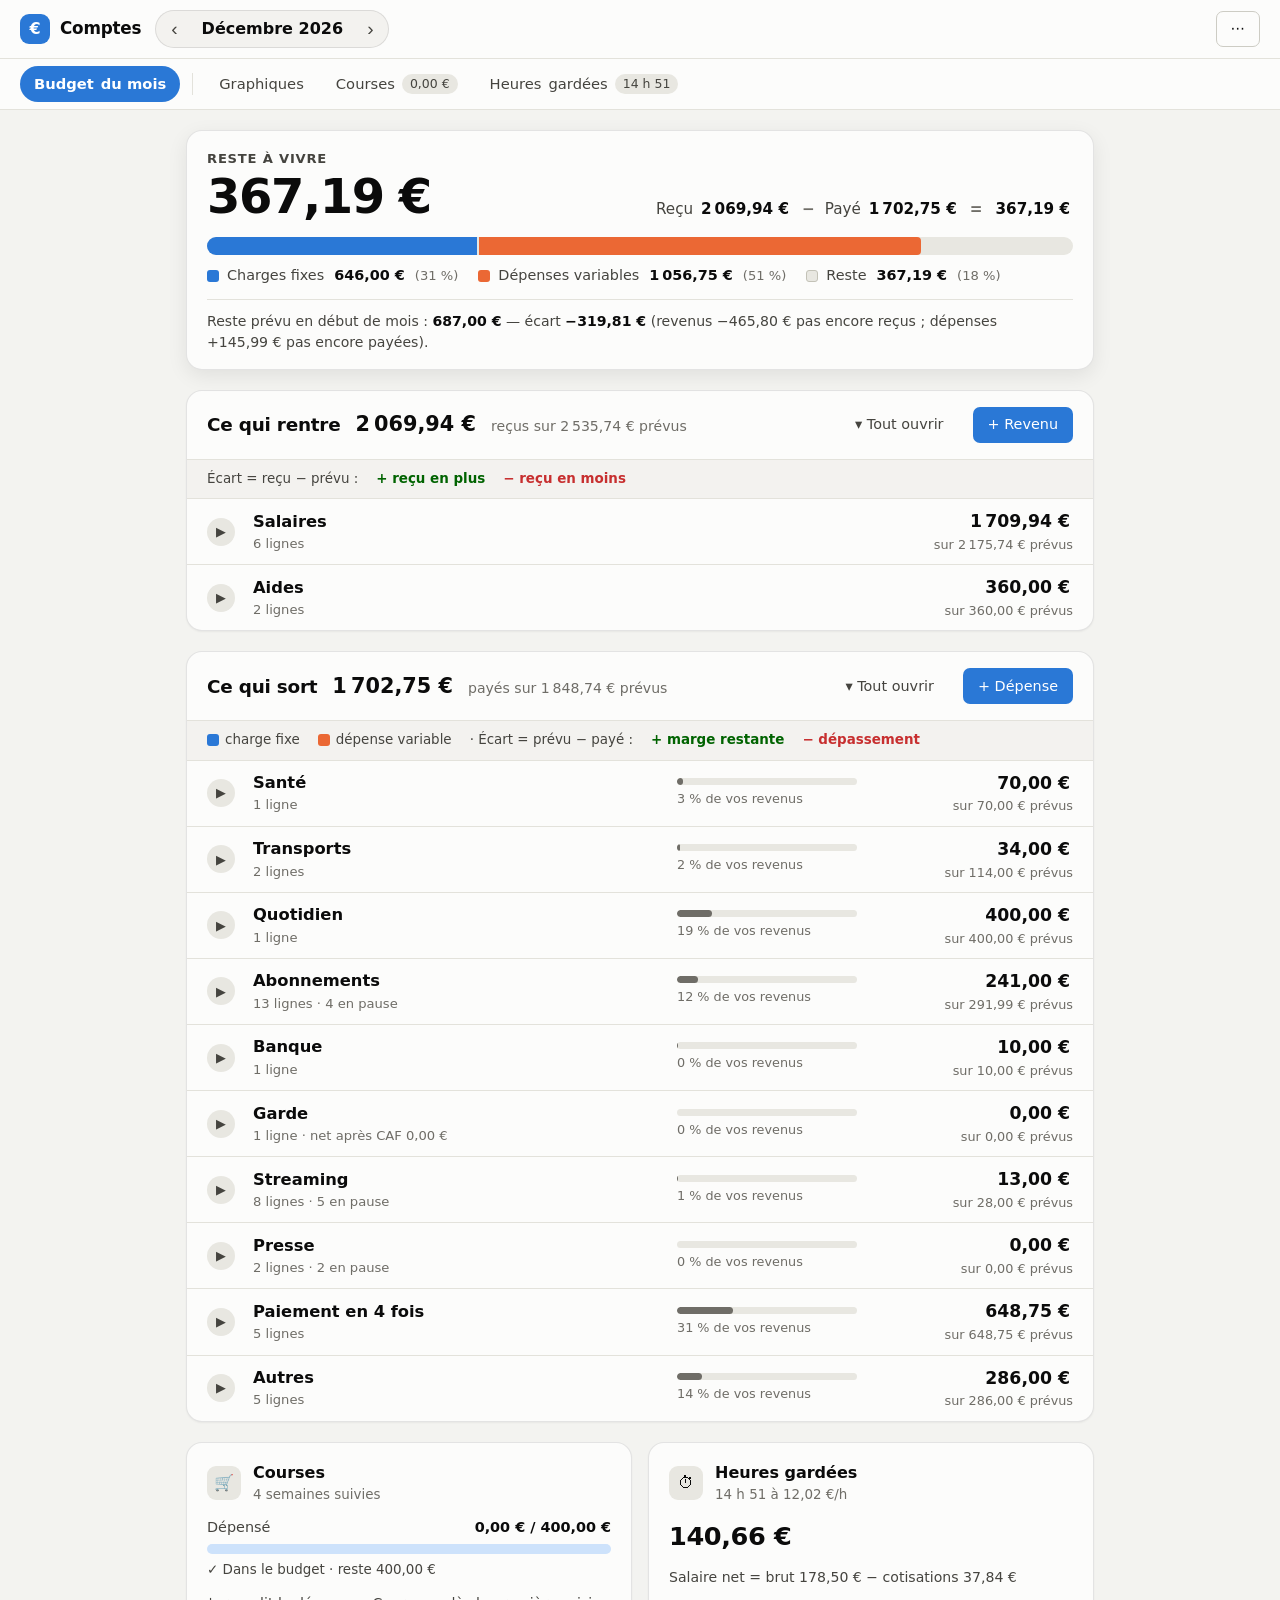
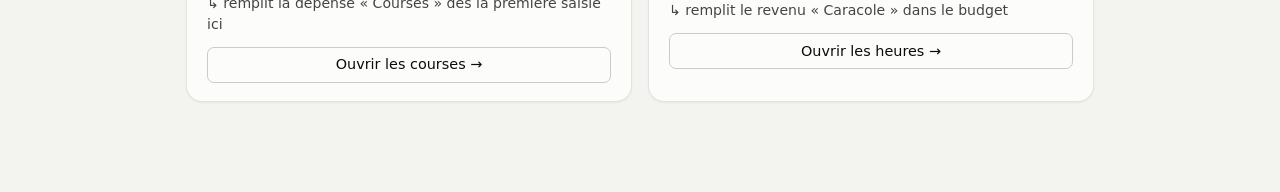
==== commit c6ad7d46: "Calculs fiables, saisie fluide et page plus lisible Défauts reproduits avec de vrais clics et de vra" ====
--- a/comptes.html
+++ b/comptes.html
@@ -21,116 +21,111 @@
 <style>
 /* ==========================================================================
    Comptes — feuille de style
-   Palette et règles graphiques issues du système de visualisation validé :
-   marques fines, grilles en filet, écarts de 2 px en couleur de fond.
+   Principes : ce qui se modifie a l'air d'un champ ; ce qui se calcule a l'air
+   d'un résultat ; un chiffre qui change s'illumine un instant.
+   Palette issue du système de visualisation validé (bleu / orange, contrôlés
+   pour les daltonismes, en clair comme en sombre).
    ========================================================================== */
 
 :root {
   color-scheme: light;
 
-  --plan:            #f4f4f1;
-  --surface:         #fcfcfb;
-  --surface-2:       #f2f1ee;
-  --surface-3:       #e9e8e3;
-  --encre:           #0b0b0b;
-  --encre-2:         #52514e;
-  --encre-3:         #898781;
-  --filet:           #e1e0d9;
-  --ligne-base:      #c3c2b7;
-  --bord:            rgba(11, 11, 11, .09);
-
-  --serie-1:         #2a78d6;   /* dépenses fixes */
-  --serie-2:         #eb6834;   /* dépenses variables */
-  --serie-1-clair:   #cde2fb;
-
-  --bon:             #0ca30c;
-  --bon-texte:       #006300;
-  --alerte:          #fab219;
-  --critique:        #d03b3b;
-
-  --ombre-1: 0 1px 2px rgba(11, 11, 11, .04);
-  --ombre-2: 0 4px 16px rgba(11, 11, 11, .07);
-  --ombre-3: 0 10px 30px rgba(11, 11, 11, .10);
-
-  --r-xl: 16px;
-  --r-l:  12px;
-  --r-m:  9px;
-  --r-s:  6px;
-
+  --plan:        #f3f3f0;
+  --surface:     #fcfcfb;
+  --surface-2:   #f3f2ef;
+  --surface-3:   #e8e7e1;
+  --encre:       #0b0b0b;
+  --encre-2:     #45443f;   /* texte secondaire, 9:1 sur la surface */
+  --encre-3:     #6f6d67;   /* texte discret, 5:1 : lisible même petit */
+  --filet:       #e3e2db;
+  --ligne-base:  #c3c2b7;
+  --bord:        rgba(11, 11, 11, .10);
+
+  --fond-champ:  #ffffff;
+  --bord-champ:  #cdccc4;
+
+  --serie-1:     #2a78d6;   /* charges fixes */
+  --serie-2:     #eb6834;   /* dépenses variables */
+  --serie-1-clair: #cde2fb;
+  --accent:      #2a78d6;
+
+  --bon:         #0ca30c;
+  --bon-texte:   #006300;
+  --alerte:      #fab219;
+  --critique:    #c72f2f;
+
+  --ombre-1: 0 1px 2px rgba(11, 11, 11, .05);
+  --ombre-2: 0 6px 20px rgba(11, 11, 11, .08);
+  --ombre-3: 0 12px 32px rgba(11, 11, 11, .12);
+
+  --r-xl: 16px; --r-l: 12px; --r-m: 9px; --r-s: 7px;
   --police: system-ui, -apple-system, "Segoe UI", sans-serif;
 
-  /* Hauteurs mesurees au chargement : l'en-tete et la navigation peuvent
-     passer sur deux lignes selon la largeur de l'ecran. */
-  --haut-tete: 49px;
-  --haut-nav:  44px;
+  --haut-tete: 53px;
+  --haut-nav:  46px;
 }
 
 @media (prefers-color-scheme: dark) {
   :root:where(:not([data-theme="light"])) {
     color-scheme: dark;
-    --plan:       #0d0d0d;
-    --surface:    #1a1a19;
-    --surface-2:  #232322;
-    --surface-3:  #2c2c2a;
-    --encre:      #ffffff;
-    --encre-2:    #c3c2b7;
-    --encre-3:    #898781;
-    --filet:      #2c2c2a;
-    --ligne-base: #383835;
-    --bord:       rgba(255, 255, 255, .10);
-    --serie-1:    #3987e5;
-    --serie-2:    #d95926;
-    --serie-1-clair: #184f95;
-    --bon-texte:  #0ca30c;
-    --ombre-1: 0 1px 2px rgba(0, 0, 0, .3);
-    --ombre-2: 0 4px 16px rgba(0, 0, 0, .35);
-    --ombre-3: 0 10px 30px rgba(0, 0, 0, .45);
-  }
-}
-
+    --plan: #0d0d0d; --surface: #1a1a19; --surface-2: #222221; --surface-3: #2e2e2c;
+    --encre: #ffffff; --encre-2: #d2d1c8; --encre-3: #a3a198;
+    --filet: #2e2e2c; --ligne-base: #45453f; --bord: rgba(255, 255, 255, .11);
+    --fond-champ: #111110; --bord-champ: #4a4a45;
+    --serie-1: #3987e5; --serie-2: #d95926; --serie-1-clair: #184f95; --accent: #3987e5;
+    --bon-texte: #2fbf2f; --critique: #ef6a6a;
+    --ombre-1: 0 1px 2px rgba(0, 0, 0, .35);
+    --ombre-2: 0 6px 20px rgba(0, 0, 0, .4);
+    --ombre-3: 0 12px 32px rgba(0, 0, 0, .5);
+  }
+}
 :root[data-theme="dark"] {
   color-scheme: dark;
-  --plan:       #0d0d0d;
-  --surface:    #1a1a19;
-  --surface-2:  #232322;
-  --surface-3:  #2c2c2a;
-  --encre:      #ffffff;
-  --encre-2:    #c3c2b7;
-  --encre-3:    #898781;
-  --filet:      #2c2c2a;
-  --ligne-base: #383835;
-  --bord:       rgba(255, 255, 255, .10);
-  --serie-1:    #3987e5;
-  --serie-2:    #d95926;
-  --serie-1-clair: #184f95;
-  --bon-texte:  #0ca30c;
-  --ombre-1: 0 1px 2px rgba(0, 0, 0, .3);
-  --ombre-2: 0 4px 16px rgba(0, 0, 0, .35);
-  --ombre-3: 0 10px 30px rgba(0, 0, 0, .45);
+  --plan: #0d0d0d; --surface: #1a1a19; --surface-2: #222221; --surface-3: #2e2e2c;
+  --encre: #ffffff; --encre-2: #d2d1c8; --encre-3: #a3a198;
+  --filet: #2e2e2c; --ligne-base: #45453f; --bord: rgba(255, 255, 255, .11);
+  --fond-champ: #111110; --bord-champ: #4a4a45;
+  --serie-1: #3987e5; --serie-2: #d95926; --serie-1-clair: #184f95; --accent: #3987e5;
+  --bon-texte: #2fbf2f; --critique: #ef6a6a;
+  --ombre-1: 0 1px 2px rgba(0, 0, 0, .35);
+  --ombre-2: 0 6px 20px rgba(0, 0, 0, .4);
+  --ombre-3: 0 12px 32px rgba(0, 0, 0, .5);
 }
 
 * { box-sizing: border-box; }
+
+/* Quand le navigateur amène un champ à l'écran (clavier, lien), il le place sous
+   l'en-tête, la navigation et le mini-bilan, jamais caché derrière. */
+html { scroll-padding-top: calc(var(--haut-tete) + var(--haut-nav) + 72px); }
 
 body {
   margin: 0;
   background: var(--plan);
   color: var(--encre);
   font-family: var(--police);
-  font-size: 15px;
+  font-size: 16px;
   line-height: 1.5;
   -webkit-text-size-adjust: 100%;
 }
 
-h1, h2, h3 { margin: 0; font-weight: 600; letter-spacing: -.012em; }
-
-.cache {
-  position: absolute; width: 1px; height: 1px; overflow: hidden;
-  clip-path: inset(50%); white-space: nowrap;
-}
+h1, h2, h3 { margin: 0; font-weight: 650; letter-spacing: -.012em; }
+.cache { position: absolute; width: 1px; height: 1px; overflow: hidden; clip-path: inset(50%); white-space: nowrap; }
 .pousse { flex: 1 1 auto; }
 .chiffres { font-variant-numeric: tabular-nums; }
-
-/* ------------------------------------------------------------- En-tête --- */
+:focus-visible { outline: 3px solid color-mix(in srgb, var(--accent) 55%, transparent); outline-offset: 2px; }
+
+/* Un chiffre qui vient de changer s'illumine un instant : on voit l'effet de sa saisie. */
+@keyframes eclat {
+  0%   { background-color: color-mix(in srgb, var(--accent) 30%, transparent); }
+  100% { background-color: transparent; }
+}
+.eclat { animation: eclat 1.2s ease-out; border-radius: 6px; }
+@keyframes arrivee {
+  0%   { background-color: color-mix(in srgb, var(--accent) 22%, var(--surface)); }
+  100% { background-color: transparent; }
+}
+
+/* ---------------------------------------------------------------- En-tête --- */
 
 .tete {
   position: sticky; top: 0; z-index: 40;
@@ -139,33 +134,29 @@
   background: var(--surface);
   border-bottom: 1px solid var(--filet);
 }
-
-.tete__marque { display: flex; align-items: center; gap: 9px; }
+.tete__marque { display: flex; align-items: center; gap: 10px; }
 .tete__logo {
-  display: grid; place-items: center;
-  width: 28px; height: 28px; border-radius: 9px;
-  background: var(--serie-1); color: #fff; font-weight: 700; font-size: .95rem;
-}
-.tete__marque h1 { font-size: 1rem; }
-
-/* Sélecteur de mois : le repère temporel doit sauter aux yeux. */
+  display: grid; place-items: center; width: 30px; height: 30px; border-radius: 9px;
+  background: var(--accent); color: #fff; font-weight: 700;
+}
+.tete__marque h1 { font-size: 1.05rem; }
+
 .mois {
   display: flex; align-items: center; gap: 2px;
   background: var(--surface-2); border: 1px solid var(--bord);
-  border-radius: 999px; padding: 2px;
+  border-radius: 999px; padding: 3px;
 }
 .mois__fleche {
   appearance: none; border: 0; background: none; cursor: pointer;
-  width: 28px; height: 28px; border-radius: 50%;
-  color: var(--encre-2); font-size: 1.1rem; line-height: 1;
+  width: 30px; height: 30px; border-radius: 50%;
+  color: var(--encre-2); font-size: 1.2rem; line-height: 1;
 }
 .mois__fleche:hover { background: var(--surface-3); color: var(--encre); }
 .mois__choix {
   appearance: none; border: 0; background: none; cursor: pointer;
-  padding: 3px 10px; font: inherit; font-size: .92rem; font-weight: 600;
+  padding: 3px 10px; font: inherit; font-size: 1rem; font-weight: 650;
   color: var(--encre); text-align: center;
 }
-
 .tete__actions { display: flex; align-items: center; gap: 8px; margin-left: auto; }
 
 /* ------------------------------------------------------------ Navigation --- */
@@ -177,576 +168,497 @@
   background: var(--surface);
   border-bottom: 1px solid var(--filet);
 }
-
 .nav__lien {
-  appearance: none; border: 1px solid transparent; background: none; cursor: pointer;
+  appearance: none; border: 0; background: none; cursor: pointer;
   display: inline-flex; align-items: center; gap: 7px;
-  padding: 6px 13px; border-radius: 999px;
-  color: var(--encre-2); font: inherit; font-size: .875rem; white-space: nowrap;
+  padding: 7px 14px; border-radius: 999px;
+  color: var(--encre-2); font: inherit; font-size: .92rem; white-space: nowrap;
 }
 .nav__lien:hover { background: var(--surface-2); color: var(--encre); }
-.nav__lien[aria-current="page"] {
-  background: var(--serie-1); border-color: transparent; color: #fff; font-weight: 600;
-}
+.nav__lien[aria-current="page"] { background: var(--accent); color: #fff; font-weight: 600; }
 .nav__lien[aria-current="page"] .nav__jeton { background: rgba(255, 255, 255, .22); color: #fff; }
-
-/* Les modules sont volontairement mis à part du budget. */
-.nav__separateur {
-  width: 1px; height: 22px; margin: 0 6px; background: var(--filet);
-}
+.nav__separateur { width: 1px; height: 22px; margin: 0 6px; background: var(--filet); }
 .nav__groupe { display: flex; gap: 4px; flex-wrap: wrap; }
-.nav__groupe .nav__lien { font-size: .83rem; padding: 5px 11px; }
 .nav__jeton {
-  padding: 1px 7px; border-radius: 999px;
-  background: var(--surface-3); color: var(--encre-2);
-  font-size: .74rem; font-variant-numeric: tabular-nums;
-}
-
-main { max-width: 900px; margin: 0 auto; padding: 18px 16px 80px; }
+  padding: 1px 8px; border-radius: 999px; background: var(--surface-3); color: var(--encre-2);
+  font-size: .78rem; font-variant-numeric: tabular-nums;
+}
+
+main { max-width: 940px; margin: 0 auto; padding: 20px 16px 90px; }
 main.large { max-width: 1180px; }
 
-/* ------------------------------------------------------------- Contrôles --- */
+/* --------------------------------------------------------------- Contrôles --- */
 
 .bouton {
   appearance: none; cursor: pointer;
-  display: inline-flex; align-items: center; gap: 6px;
-  padding: 7px 13px;
-  border: 1px solid var(--bord); border-radius: var(--r-s);
+  display: inline-flex; align-items: center; justify-content: center; gap: 6px;
+  min-height: 36px; padding: 6px 14px;
+  border: 1px solid var(--bord-champ); border-radius: var(--r-s);
   background: var(--surface); color: var(--encre);
-  font: inherit; font-size: .875rem;
-  transition: background .12s ease, border-color .12s ease;
+  font: inherit; font-size: .9rem; font-weight: 500;
 }
 .bouton:hover { background: var(--surface-2); }
-.bouton--primaire { background: var(--serie-1); border-color: transparent; color: #fff; font-weight: 500; }
-.bouton--primaire:hover { background: var(--serie-1); filter: brightness(1.08); }
-.bouton--fantome {
-  border-color: transparent; background: none; color: var(--encre-2);
-  padding: 5px 9px; font-size: .82rem;
-}
-.bouton--fantome:hover { background: var(--surface-2); color: var(--encre); }
-.bouton--rond {
-  width: 30px; height: 30px; padding: 0; justify-content: center;
-  border-radius: 50%; border-color: transparent; background: none;
-  color: var(--encre-3); font-size: 1rem;
-}
-.bouton--rond:hover { background: var(--surface-2); color: var(--encre); }
-.bouton--rond.danger:hover { background: color-mix(in srgb, var(--critique) 14%, transparent); color: var(--critique); }
-
-:focus-visible { outline: 2px solid var(--serie-1); outline-offset: 2px; border-radius: 3px; }
-
-input[type="text"], input[type="search"], select {
-  padding: 6px 9px;
-  border: 1px solid var(--bord); border-radius: var(--r-s);
-  background: var(--surface); color: var(--encre);
-  font: inherit; font-size: .875rem;
-}
-input::placeholder { color: var(--encre-3); }
+.bouton--primaire { background: var(--accent); border-color: transparent; color: #fff; }
+.bouton--primaire:hover { background: var(--accent); filter: brightness(1.08); }
+.bouton--discret { border-color: transparent; background: none; color: var(--encre-2); }
+.bouton--discret:hover { background: var(--surface-2); color: var(--encre); }
+.bouton--icone { width: 36px; padding: 0; font-size: 1.1rem; }
+.danger { color: var(--critique); }
+
+/* Un champ modifiable ressemble toujours à un champ. */
+.champ {
+  width: 100%; min-width: 0; height: 38px; padding: 6px 10px;
+  border: 1px solid var(--bord-champ); border-radius: var(--r-s);
+  background: var(--fond-champ); color: var(--encre);
+  font: inherit; font-size: 1rem;
+}
+.champ:hover { border-color: var(--encre-3); }
+.champ:focus { outline: none; border-color: var(--accent);
+               box-shadow: 0 0 0 3px color-mix(in srgb, var(--accent) 22%, transparent); }
+.champ::placeholder { color: var(--encre-3); opacity: .8; }
+.champ--nombre { text-align: right; font-variant-numeric: tabular-nums; }
+select.champ { cursor: pointer; }
+
+.champ-euro, .champ-pourcent { position: relative; display: block; }
+.champ-euro .champ, .champ-pourcent .champ { padding-right: 26px; }
+.champ-euro::after, .champ-pourcent::after {
+  position: absolute; right: 10px; top: 50%; transform: translateY(-50%);
+  color: var(--encre-3); font-size: .9rem; pointer-events: none;
+}
+.champ-euro::after { content: "€"; }
+.champ-pourcent::after { content: "%"; }
+
+.champ-inline { display: inline-flex; align-items: center; gap: 10px; font-size: .92rem; color: var(--encre-2); }
+.champ-inline .champ-euro, .champ-inline .champ-pourcent { width: 118px; }
 
 .bascule {
   appearance: none; margin: 0; cursor: pointer; flex: none;
-  width: 28px; height: 16px; border-radius: 999px;
+  width: 38px; height: 22px; border-radius: 999px;
   background: var(--ligne-base); border: 0; position: relative;
-  transition: background .14s ease;
+  transition: background .15s ease;
 }
 .bascule::after {
-  content: ""; position: absolute; top: 2px; left: 2px;
-  width: 12px; height: 12px; border-radius: 50%; background: #fff;
-  transition: transform .14s ease;
-}
-.bascule:checked { background: var(--serie-1); }
-.bascule:checked::after { transform: translateX(12px); }
+  content: ""; position: absolute; top: 3px; left: 3px;
+  width: 16px; height: 16px; border-radius: 50%; background: #fff;
+  box-shadow: 0 1px 2px rgba(0, 0, 0, .25); transition: transform .15s ease;
+}
+.bascule:checked { background: var(--accent); }
+.bascule:checked::after { transform: translateX(16px); }
 
 .menu { position: relative; }
-.menu > summary { list-style: none; display: inline-block; }
+.menu > summary { list-style: none; }
 .menu > summary::-webkit-details-marker { display: none; }
 .menu__contenu {
   position: absolute; right: 0; top: calc(100% + 6px); z-index: 50;
-  min-width: 250px; padding: 6px;
+  min-width: 260px; padding: 6px;
   background: var(--surface); border: 1px solid var(--bord);
   border-radius: var(--r-l); box-shadow: var(--ombre-3);
 }
 .menu__contenu button {
-  display: block; width: 100%; text-align: left;
-  padding: 8px 10px; border: 0; border-radius: var(--r-s);
-  background: none; color: inherit; font: inherit; font-size: .875rem; cursor: pointer;
+  display: block; width: 100%; text-align: left; padding: 9px 11px; border: 0;
+  border-radius: var(--r-s); background: none; color: inherit; font: inherit; font-size: .92rem; cursor: pointer;
 }
 .menu__contenu button:hover { background: var(--surface-2); }
 .menu__contenu hr { border: 0; border-top: 1px solid var(--filet); margin: 5px 2px; }
-.danger { color: var(--critique); }
-
-/* ====================================================== LE BILAN (héros) === */
-/*  La barre entière représente les revenus du mois. Ce qui est peint est
-    parti ; ce qui reste vide est ce dont on dispose encore.                  */
+
+/* ============================================================== LE BILAN === */
 
 .bilan {
-  position: sticky; top: calc(var(--haut-tete) + var(--haut-nav)); z-index: 20;
-  margin-bottom: 18px; padding: 16px 18px 14px;
+  position: relative;
+  margin-bottom: 20px; padding: 18px 20px 16px;
   background: var(--surface);
   border: 1px solid var(--bord); border-radius: var(--r-xl);
   box-shadow: var(--ombre-2);
 }
-
-.bilan__haut { display: flex; align-items: flex-end; gap: 16px; flex-wrap: wrap; }
-.bilan__etiquette {
-  font-size: .78rem; font-weight: 500; letter-spacing: .05em;
-  text-transform: uppercase; color: var(--encre-2);
-}
+.bilan__haut { display: flex; align-items: flex-end; gap: 12px 24px; flex-wrap: wrap; }
+.bilan__etiquette { font-size: .82rem; font-weight: 600; letter-spacing: .06em; text-transform: uppercase; color: var(--encre-2); }
 .bilan__valeur {
-  display: block; margin-top: 1px;
-  font-size: 2.9rem; font-weight: 600; line-height: 1; letter-spacing: -.025em;
+  display: inline-block; margin-top: 2px; padding: 0 4px; margin-left: -4px;
+  font-size: 3rem; font-weight: 700; line-height: 1.05; letter-spacing: -.03em;
 }
 .bilan__valeur--negatif { color: var(--critique); }
-.bilan__cote { margin-left: auto; text-align: right; font-size: .84rem; color: var(--encre-2); }
-.bilan__cote b { color: var(--encre); font-variant-numeric: tabular-nums; }
+
+/* L'équation dit en toutes lettres d'où vient le chiffre. */
+.bilan__equation {
+  display: flex; align-items: baseline; gap: 6px 10px; flex-wrap: wrap;
+  margin-left: auto; font-size: .95rem; color: var(--encre-2);
+}
+.bilan__equation b { color: var(--encre); font-variant-numeric: tabular-nums; padding: 0 3px; }
+.bilan__operateur { color: var(--encre-3); font-weight: 600; }
 
 .bilan__piste {
-  display: flex; gap: 2px; overflow: hidden;
-  height: 15px; margin: 14px 0 9px;
-  border-radius: 999px;
-  background: var(--surface-3);
-}
-.bilan__part { height: 100%; min-width: 2px; }
+  display: flex; gap: 2px; overflow: hidden; height: 18px; margin: 16px 0 10px;
+  border-radius: 999px; background: var(--surface-3);
+}
+.bilan__part { height: 100%; min-width: 2px; transition: width .35s ease; }
 .bilan__part--fixes { background: var(--serie-1); }
 .bilan__part--variables { background: var(--serie-2); }
 .bilan__part--fin { border-radius: 0 4px 4px 0; }
 
-.bilan__legende {
-  display: flex; gap: 16px; flex-wrap: wrap;
-  font-size: .8rem; color: var(--encre-2);
-}
-.bilan__cle { display: inline-flex; align-items: center; gap: 7px; }
-.bilan__pastille { width: 11px; height: 11px; border-radius: 3px; flex: none; }
-.bilan__pastille--fixes { background: var(--serie-1); }
-.bilan__pastille--variables { background: var(--serie-2); }
-.bilan__pastille--reste { background: var(--surface-3); border: 1px solid var(--ligne-base); }
-.bilan__cle b { color: var(--encre); font-variant-numeric: tabular-nums; }
-
+.bilan__legende { display: flex; gap: 8px 20px; flex-wrap: wrap; font-size: .9rem; color: var(--encre-2); }
+.bilan__cle { display: inline-flex; align-items: center; gap: 8px; }
+.bilan__cle b { color: var(--encre); font-variant-numeric: tabular-nums; padding: 0 2px; }
+.bilan__cle small { color: var(--encre-3); font-size: .82rem; }
+.pastille { width: 12px; height: 12px; border-radius: 3px; flex: none; display: inline-block; }
+.pastille--fixes { background: var(--serie-1); }
+.pastille--variables { background: var(--serie-2); }
+.pastille--reste { background: var(--surface-3); border: 1px solid var(--ligne-base); }
+
+.bilan__prevu {
+  margin-top: 12px; padding-top: 11px; border-top: 1px solid var(--filet);
+  font-size: .88rem; color: var(--encre-2);
+}
+.bilan__prevu b { color: var(--encre); font-variant-numeric: tabular-nums; }
 .bilan__alerte {
-  display: flex; align-items: center; gap: 8px;
-  margin-top: 10px; padding: 8px 11px;
-  border-radius: var(--r-m);
-  background: color-mix(in srgb, var(--critique) 11%, var(--surface));
-  color: var(--critique); font-size: .84rem; font-weight: 500;
-}
-
-/* Version compacte quand on a fait défiler la page */
-.bilan.compact { padding: 10px 18px; }
-.bilan.compact .bilan__valeur { font-size: 1.7rem; }
-.bilan.compact .bilan__legende, .bilan.compact .bilan__cote { display: none; }
-.bilan.compact .bilan__piste { margin: 9px 0 0; height: 10px; }
-
-/* ============================================================== Les blocs === */
+  display: flex; align-items: center; gap: 8px; margin-top: 12px; padding: 9px 12px;
+  border-radius: var(--r-m); background: color-mix(in srgb, var(--critique) 12%, var(--surface));
+  color: var(--critique); font-size: .9rem; font-weight: 600;
+}
+
+/* Mini-bilan : une bande pleine largeur juste sous la navigation.
+   En position fixe il ne prend aucune place (la page ne peut pas sauter) ;
+   sur les pages Courses et Heures il est posé dans la page (classe .pose). */
+.bilan-mini {
+  position: fixed; z-index: 25; left: 0; right: 0;
+  top: calc(var(--haut-tete) + var(--haut-nav));
+  background: var(--surface); border-bottom: 1px solid var(--filet); box-shadow: var(--ombre-2);
+  opacity: 0; visibility: hidden; transform: translateY(-6px);
+  transition: opacity .18s ease, transform .18s ease, visibility .18s;
+}
+.bilan-mini.visible { opacity: 1; visibility: visible; transform: none; }
+.bilan-mini.pose { position: sticky; box-shadow: none; transition: none; }
+.bilan-mini__int {
+  display: flex; align-items: center; gap: 6px 16px;
+  max-width: 940px; margin: 0 auto; padding: 8px 20px;
+}
+.bilan-mini.pose .bilan-mini__int { max-width: 1180px; }
+.bilan-mini__etiquette { font-size: .8rem; font-weight: 600; letter-spacing: .05em; text-transform: uppercase; color: var(--encre-2); white-space: nowrap; }
+.bilan-mini__valeur { font-size: 1.3rem; font-weight: 700; font-variant-numeric: tabular-nums; padding: 0 3px; white-space: nowrap; }
+.bilan-mini__valeur--negatif { color: var(--critique); }
+.bilan-mini .bilan__piste { flex: 1 1 120px; height: 10px; margin: 0; }
+.bilan-mini__calcul { font-size: .86rem; color: var(--encre-2); font-variant-numeric: tabular-nums; white-space: nowrap; }
+
+/* ============================================================= LES BLOCS === */
 
 .bloc {
-  margin-bottom: 16px;
-  background: var(--surface);
+  margin-bottom: 20px; background: var(--surface);
   border: 1px solid var(--bord); border-radius: var(--r-xl);
-  box-shadow: var(--ombre-1);
-  overflow: hidden;
-}
-
+  box-shadow: var(--ombre-1); overflow: hidden;
+}
 .bloc__tete {
-  display: flex; align-items: center; gap: 12px; flex-wrap: wrap;
-  padding: 13px 18px;
+  display: flex; align-items: center; gap: 10px 14px; flex-wrap: wrap;
+  padding: 16px 20px; border-bottom: 1px solid var(--filet);
+}
+.bloc__titre { display: flex; align-items: baseline; gap: 6px 12px; flex-wrap: wrap; }
+.bloc__titre h2 { font-size: 1.15rem; }
+.bloc__chiffre { font-size: 1.3rem; font-weight: 700; font-variant-numeric: tabular-nums; padding: 0 3px; }
+.bloc__sous { font-size: .88rem; color: var(--encre-3); font-variant-numeric: tabular-nums; }
+
+.bloc__aide {
+  display: flex; gap: 6px 18px; flex-wrap: wrap; align-items: center;
+  padding: 9px 20px; background: var(--surface-2); border-bottom: 1px solid var(--filet);
+  font-size: .84rem; color: var(--encre-2);
+}
+.bloc__aide span { display: inline-flex; align-items: center; gap: 6px; }
+.texte-bon { color: var(--bon-texte); font-weight: 600; }
+.texte-mauvais { color: var(--critique); font-weight: 600; }
+
+/* ------------------------------------------------ Formulaire d'ajout --- */
+
+.ajout {
+  display: flex; flex-wrap: wrap; align-items: flex-end; gap: 12px;
+  padding: 16px 20px; background: color-mix(in srgb, var(--accent) 6%, var(--surface));
   border-bottom: 1px solid var(--filet);
 }
-.bloc__titre { display: flex; align-items: baseline; gap: 10px; }
-.bloc__titre h2 { font-size: .95rem; }
-.bloc__total { font-size: 1.1rem; font-weight: 600; font-variant-numeric: tabular-nums; }
-.bloc__prevu { font-size: .8rem; color: var(--encre-3); font-variant-numeric: tabular-nums; }
-.bloc__corps > :last-child { border-bottom: 0; }
-
-/* --------------------------------------------------- Catégorie dépliable --- */
-
-.cat { border-bottom: 1px solid var(--filet); }
-.cat > summary {
-  display: grid; align-items: center; gap: 4px 12px; cursor: pointer;
-  grid-template-columns: 18px minmax(0, 1fr) 170px 152px;
-  padding: 10px 18px;
-  list-style: none;
-}
-.cat > summary::-webkit-details-marker { display: none; }
-.cat > summary:hover { background: var(--surface-2); }
-.cat__fleche { color: var(--encre-3); transition: transform .15s ease; font-size: .8rem; }
-.cat[open] > summary .cat__fleche { transform: rotate(90deg); }
-.cat__nom { font-weight: 600; font-size: .9rem; }
-.cat__compte { font-weight: 400; font-size: .78rem; color: var(--encre-3); margin-left: 6px; }
-
-/* Part du revenu absorbée par la catégorie : l'incidence, ligne par ligne. */
-.cat__part { display: grid; gap: 3px; }
-.cat__part-piste {
-  display: block; height: 5px; border-radius: 999px;
-  background: var(--surface-3); overflow: hidden;
-}
-.cat__part-jauge { display: block; height: 100%; border-radius: 999px; background: var(--serie-1); }
-.cat__part-texte { font-size: .72rem; color: var(--encre-3); }
-
-.cat__montants { text-align: right; font-variant-numeric: tabular-nums; }
-.cat__reel { font-weight: 600; font-size: .95rem; }
-.cat__prevu { font-size: .76rem; color: var(--encre-3); }
-
-.cat__corps { padding: 2px 0 10px; background: var(--surface-2); }
-.cat__pied { padding: 4px 18px 0; }
-
-/* ------------------------------------------------------------- Une ligne --- */
-
-.ligne {
-  display: grid; align-items: center; gap: 3px 10px;
-  grid-template-columns: 30px minmax(0, 1fr) 106px 106px 84px 30px;
-  grid-template-areas: "actif libelle prevu reel ecart suppr";
-  padding: 3px 18px 3px 14px;
-}
-.ligne:hover { background: color-mix(in srgb, var(--surface) 60%, transparent); }
-.ligne--pause > :not(.ligne__actif) { opacity: .5; }
-
-.ligne__actif { grid-area: actif; display: flex; justify-content: center; }
-.ligne__libelle { grid-area: libelle; display: flex; align-items: center; gap: 6px; min-width: 0; }
-.ligne__libelle input {
-  width: 100%; min-width: 0;
-  border-color: transparent; background: transparent; font-weight: 500;
-}
-.ligne__libelle input:hover { border-color: var(--bord); background: var(--surface); }
-.ligne__libelle input:focus { border-color: var(--serie-1); background: var(--surface); }
-
+.ajout[hidden] { display: none; }
+.ajout__titre { width: 100%; margin: 0; font-weight: 650; }
+.ajout__champ { display: grid; gap: 4px; font-size: .84rem; color: var(--encre-2); flex: 1 1 130px; }
+.ajout__champ--large { flex: 2 1 220px; }
+.ajout__actions { display: flex; gap: 8px; margin-left: auto; }
+
+/* ------------------------------------------------ Groupes repliables --- */
+
+.groupe { border-bottom: 1px solid var(--filet); }
+.groupe:last-child { border-bottom: 0; }
+.groupe > summary {
+  display: grid; align-items: center; gap: 4px 16px; cursor: pointer; list-style: none;
+  grid-template-columns: 30px minmax(0, 1fr) 180px 200px;
+  min-height: 64px; padding: 10px 20px;
+  user-select: none;
+}
+.groupe > summary::-webkit-details-marker { display: none; }
+.groupe > summary:hover { background: var(--surface-2); }
+.groupe[open] > summary { background: var(--surface-2); border-bottom: 1px solid var(--filet); }
+
+.groupe__chevron {
+  display: grid; place-items: center; width: 28px; height: 28px; border-radius: 50%;
+  background: var(--surface-3); color: var(--encre-2); font-size: .8rem;
+  transition: transform .18s ease;
+}
+.groupe[open] .groupe__chevron { transform: rotate(90deg); background: var(--accent); color: #fff; }
+.groupe__nom { font-weight: 650; font-size: 1.02rem; }
+.groupe__compte { display: block; font-weight: 400; font-size: .82rem; color: var(--encre-3); }
+
+.groupe__part { display: grid; gap: 4px; }
+.groupe__piste { display: block; height: 7px; border-radius: 999px; background: var(--surface-3); overflow: hidden; }
+.groupe__jauge { display: block; height: 100%; border-radius: 999px; background: var(--encre-3); transition: width .3s ease; }
+.groupe__part-texte { font-size: .8rem; color: var(--encre-3); }
+
+.groupe__montants { text-align: right; font-variant-numeric: tabular-nums; }
+.groupe__reel { font-weight: 700; font-size: 1.08rem; padding: 0 3px; }
+.groupe__prevu { display: block; font-size: .8rem; color: var(--encre-3); white-space: nowrap; }
+
+.groupe__corps { padding: 4px 0 12px; }
+.groupe__pied { padding: 8px 20px 0 64px; }
+
+/* --------------------------------------------------------- Une ligne --- */
+
+.colonnes, .ligne {
+  display: grid; align-items: center; gap: 4px 12px;
+  grid-template-columns: 44px minmax(0, 1fr) 132px 132px 112px 40px;
+  padding: 0 20px;
+}
+.colonnes {
+  min-height: 34px;
+  font-size: .74rem; font-weight: 600; letter-spacing: .06em; text-transform: uppercase; color: var(--encre-3);
+}
+.colonnes span:nth-child(3), .colonnes span:nth-child(4), .colonnes span:nth-child(5) { text-align: right; }
+
+.ligne { min-height: 56px; padding-top: 6px; padding-bottom: 6px; }
+.ligne + .ligne { border-top: 1px solid var(--filet); }
+.ligne:hover { background: color-mix(in srgb, var(--surface-2) 55%, transparent); }
+.ligne--neuve { animation: arrivee 2s ease-out; }
+
+.ligne__actif { display: flex; justify-content: flex-start; }
+.ligne__libelle { display: flex; align-items: center; gap: 10px; min-width: 0; }
+.ligne__libelle .champ { font-weight: 500; }
 .ligne__montants { display: contents; }
-.champ-montant { position: relative; }
-.champ-montant input {
-  width: 100%; text-align: right; font-variant-numeric: tabular-nums;
-  border-color: transparent; background: transparent;
-}
-.champ-montant input:hover { border-color: var(--bord); background: var(--surface); }
-.champ-montant input:focus { border-color: var(--serie-1); background: var(--surface); }
-.champ-montant input:read-only { color: var(--encre-2); cursor: default; }
-.champ-montant--prevu { grid-area: prevu; }
-.champ-montant--reel { grid-area: reel; }
-.champ-montant__etiquette { display: none; }
-
-.ligne__ecart {
-  grid-area: ecart; text-align: right; white-space: nowrap;
-  font-size: .82rem; font-variant-numeric: tabular-nums; color: var(--encre-3);
-}
-.ligne__ecart--bon { color: var(--bon-texte); }
-.ligne__ecart--mauvais { color: var(--critique); }
-.ligne__suppr { grid-area: suppr; }
-
-/* Jeton « ce montant vient d'un module » */
-.jeton-lien {
-  appearance: none; cursor: pointer;
-  display: inline-flex; align-items: center; gap: 4px; flex: none;
-  padding: 1px 8px; border: 1px solid var(--bord); border-radius: 999px;
-  background: var(--surface-3); color: var(--encre-2);
-  font: inherit; font-size: .72rem; white-space: nowrap;
-}
-.jeton-lien:hover { background: var(--serie-1); border-color: transparent; color: #fff; }
-
-.entete-colonnes {
-  display: grid; gap: 10px;
-  grid-template-columns: 30px minmax(0, 1fr) 106px 106px 84px 30px;
-  padding: 6px 18px 6px 14px;
-  font-size: .7rem; font-weight: 500; letter-spacing: .06em; text-transform: uppercase;
-  color: var(--encre-3);
-}
-.entete-colonnes span:nth-child(3),
-.entete-colonnes span:nth-child(4),
-.entete-colonnes span:nth-child(5) { text-align: right; }
-
-/* -------------------------------------------------------- Sous-sections --- */
-
-.sous-bloc { border-bottom: 1px solid var(--filet); }
-.sous-bloc__tete {
-  display: flex; align-items: baseline; gap: 10px;
-  padding: 9px 18px 3px;
-}
-.sous-bloc__nom {
-  font-size: .74rem; font-weight: 600; letter-spacing: .07em;
-  text-transform: uppercase; color: var(--encre-2);
-}
-.sous-bloc__total { font-size: .8rem; color: var(--encre-3); font-variant-numeric: tabular-nums; }
-
-/* ------------------------------------------------------------- Modules --- */
-
-.modules { display: grid; gap: 14px; grid-template-columns: repeat(auto-fit, minmax(300px, 1fr)); }
-
+.montant { display: block; min-width: 0; }
+.montant__etiquette { display: none; }
+.ligne__ecart { text-align: right; white-space: nowrap; font-size: .92rem; font-variant-numeric: tabular-nums; color: var(--encre-3); }
+.ligne__ecart .texte-bon, .ligne__ecart .texte-mauvais { padding: 0 3px; }
+.ligne__plus { display: flex; justify-content: flex-end; }
+
+/* Ligne en pause : visiblement hors jeu. */
+.ligne--pause .ligne__libelle .champ, .ligne--pause .montant .champ { color: var(--encre-3); text-decoration: line-through; background: var(--surface-2); }
+.badge {
+  flex: none; padding: 2px 9px; border-radius: 999px;
+  font-size: .76rem; font-weight: 600; white-space: nowrap;
+}
+.badge--pause { background: var(--surface-3); color: var(--encre-2); }
+
+/* Pastille de nature : la même couleur que dans la barre du bilan. */
+.jeton-nature {
+  appearance: none; cursor: pointer; flex: none; padding: 0;
+  width: 14px; height: 14px; border-radius: 4px; border: 0;
+}
+.jeton-nature--fixes { background: var(--serie-1); }
+.jeton-nature--variables { background: var(--serie-2); }
+.jeton-nature:hover { outline: 3px solid color-mix(in srgb, var(--encre) 15%, transparent); }
+
+/* Un montant calculé par un module ne ressemble pas à un champ. */
+.valeur-auto {
+  appearance: none; cursor: pointer; width: 100%;
+  display: flex; align-items: center; justify-content: flex-end; gap: 7px;
+  height: 38px; padding: 6px 10px;
+  border: 1px dashed var(--bord-champ); border-radius: var(--r-s);
+  background: transparent; color: var(--encre); font: inherit; font-size: 1rem;
+  font-variant-numeric: tabular-nums;
+}
+.valeur-auto:hover { border-style: solid; border-color: var(--accent); }
+.valeur-auto__badge {
+  padding: 1px 7px; border-radius: 999px; background: var(--surface-3);
+  color: var(--encre-2); font-size: .72rem; font-weight: 600;
+}
+
+/* Panneau « ⋯ » */
+.ligne-detail {
+  display: flex; align-items: flex-end; gap: 12px 16px; flex-wrap: wrap;
+  margin: 2px 20px 12px 64px; padding: 14px 16px;
+  background: var(--surface-2); border: 1px solid var(--bord); border-radius: var(--r-m);
+}
+.ligne-detail label { display: grid; gap: 4px; font-size: .82rem; color: var(--encre-2); }
+.ligne-detail .champ { width: auto; min-width: 150px; }
+.ligne-detail .large .champ { min-width: 220px; }
+
+/* ================================================================ MODULES === */
+
+.modules { display: grid; gap: 16px; grid-template-columns: repeat(auto-fit, minmax(300px, 1fr)); }
 .module {
-  display: grid; gap: 10px; align-content: start;
-  padding: 16px 18px;
-  background: var(--surface);
-  border: 1px solid var(--bord); border-radius: var(--r-xl);
-  box-shadow: var(--ombre-1);
-}
-.module__tete { display: flex; align-items: center; gap: 10px; }
-.module__icone {
-  display: grid; place-items: center; flex: none;
-  width: 30px; height: 30px; border-radius: var(--r-m);
-  background: var(--surface-3); font-size: .95rem;
-}
-.module__titre { font-size: .92rem; font-weight: 600; }
-.module__sous-titre { font-size: .78rem; color: var(--encre-3); }
-.module__valeur { font-size: 1.6rem; font-weight: 600; letter-spacing: -.015em; }
-.module__detail { font-size: .8rem; color: var(--encre-2); }
-
-/* --------------------------------------------------------------- Jauges --- */
-
-.jauge { display: grid; gap: 5px; }
-.jauge__entete { display: flex; justify-content: space-between; gap: 10px; font-size: .82rem; }
+  display: grid; gap: 12px; align-content: start; padding: 18px 20px;
+  background: var(--surface); border: 1px solid var(--bord); border-radius: var(--r-xl); box-shadow: var(--ombre-1);
+}
+.module__tete { display: flex; align-items: center; gap: 12px; }
+.module__icone { display: grid; place-items: center; flex: none; width: 34px; height: 34px; border-radius: var(--r-m); background: var(--surface-3); }
+.module__titre { font-size: 1rem; font-weight: 650; }
+.module__sous-titre { font-size: .84rem; color: var(--encre-3); }
+.module__valeur { font-size: 1.6rem; font-weight: 700; letter-spacing: -.015em; }
+.module__detail { font-size: .88rem; color: var(--encre-2); }
+
+.jauge { display: grid; gap: 6px; }
+.jauge__entete { display: flex; justify-content: space-between; gap: 10px; font-size: .9rem; }
 .jauge__nom { color: var(--encre-2); }
-.jauge__chiffres { font-variant-numeric: tabular-nums; }
-.jauge__piste { height: 9px; border-radius: 999px; background: var(--serie-1-clair); overflow: hidden; }
-.jauge__remplissage { height: 100%; border-radius: 999px; background: var(--serie-1); }
+.jauge__chiffres { font-variant-numeric: tabular-nums; font-weight: 600; }
+.jauge__piste { height: 10px; border-radius: 999px; background: var(--serie-1-clair); overflow: hidden; }
+.jauge__remplissage { height: 100%; border-radius: 999px; background: var(--serie-1); transition: width .3s ease; }
 .jauge__remplissage--alerte { background: var(--alerte); }
 .jauge__remplissage--critique { background: var(--critique); }
-.jauge__etat { font-size: .78rem; color: var(--encre-2); }
-.jauge__etat--critique { color: var(--critique); }
-
-/* ----------------------------------------------------- Pages secondaires --- */
+.jauge__etat { font-size: .84rem; color: var(--encre-2); }
+.jauge__etat--critique { color: var(--critique); font-weight: 600; }
+
+/* ===================================================== PAGES SECONDAIRES === */
 
 .carte {
-  margin-bottom: 16px; padding: 16px 18px;
-  background: var(--surface);
-  border: 1px solid var(--bord); border-radius: var(--r-xl);
-  box-shadow: var(--ombre-1);
+  margin-bottom: 16px; padding: 18px 20px;
+  background: var(--surface); border: 1px solid var(--bord); border-radius: var(--r-xl); box-shadow: var(--ombre-1);
 }
 .carte__tete { margin-bottom: 12px; }
-.carte__tete h2 { font-size: .95rem; }
-.carte__sous-titre { margin: 2px 0 0; font-size: .78rem; color: var(--encre-3); }
-
-.outils { display: flex; align-items: center; gap: 10px; flex-wrap: wrap; margin-bottom: 16px; }
-.champ-inline { display: inline-flex; align-items: center; gap: 8px; font-size: .82rem; color: var(--encre-2); }
-.champ-inline input { width: 96px; text-align: right; font-variant-numeric: tabular-nums; }
+.carte__tete h2 { font-size: 1.05rem; }
+.carte__sous-titre { margin: 3px 0 0; font-size: .86rem; color: var(--encre-3); }
+
+.outils { display: flex; align-items: center; gap: 12px; flex-wrap: wrap; margin-bottom: 16px; }
 
 .graphique { width: 100%; }
 .graphique svg { display: block; width: 100%; height: auto; }
-
-.legende { display: flex; gap: 16px; flex-wrap: wrap; margin: 2px 0 10px; font-size: .78rem; color: var(--encre-2); }
+.legende { display: flex; gap: 16px; flex-wrap: wrap; margin: 2px 0 10px; font-size: .84rem; color: var(--encre-2); }
 .legende__cle { display: inline-flex; align-items: center; gap: 6px; }
-.legende__pastille { width: 11px; height: 11px; border-radius: 3px; background: var(--serie-1); }
-.legende__trait { width: 2px; height: 13px; background: var(--encre-2); }
-
-.jumeau { margin-top: 12px; font-size: .84rem; }
+.legende__pastille { width: 12px; height: 12px; border-radius: 3px; background: var(--serie-1); }
+.legende__trait { width: 2px; height: 14px; background: var(--encre-2); }
+
+.jumeau { margin-top: 12px; font-size: .9rem; }
 .jumeau summary { cursor: pointer; color: var(--encre-2); }
 .jumeau table { width: 100%; border-collapse: collapse; margin-top: 8px; }
-.jumeau th, .jumeau td {
-  padding: 5px 6px; border-bottom: 1px solid var(--filet);
-  text-align: right; font-variant-numeric: tabular-nums;
-}
-.jumeau th:first-child, .jumeau td:first-child { text-align: left; font-variant-numeric: normal; }
-.jumeau th { color: var(--encre-2); font-weight: 500; }
+.jumeau th, .jumeau td { padding: 6px; border-bottom: 1px solid var(--filet); text-align: right; font-variant-numeric: tabular-nums; }
+.jumeau th:first-child, .jumeau td:first-child { text-align: left; }
+.jumeau th { color: var(--encre-2); font-weight: 600; }
 
 .infobulle {
-  position: fixed; z-index: 60; pointer-events: none;
-  min-width: 150px; padding: 9px 11px;
-  background: var(--surface); color: var(--encre);
-  border: 1px solid var(--bord); border-radius: var(--r-m); box-shadow: var(--ombre-3);
-  font-size: .8rem;
-}
-.infobulle__titre { font-weight: 600; margin-bottom: 4px; }
-.infobulle__ligne { display: flex; align-items: center; gap: 8px; justify-content: space-between; }
-.infobulle__valeur { font-weight: 600; font-variant-numeric: tabular-nums; }
+  position: fixed; z-index: 60; pointer-events: none; min-width: 160px; padding: 10px 12px;
+  background: var(--surface); color: var(--encre); border: 1px solid var(--bord);
+  border-radius: var(--r-m); box-shadow: var(--ombre-3); font-size: .86rem;
+}
+.infobulle__titre { font-weight: 650; margin-bottom: 4px; }
+.infobulle__ligne { display: flex; align-items: center; gap: 10px; justify-content: space-between; }
+.infobulle__valeur { font-weight: 650; font-variant-numeric: tabular-nums; }
 .infobulle__nom { color: var(--encre-2); display: inline-flex; align-items: center; gap: 6px; }
 
-/* --------------------------------------------------------------- Courses --- */
-
-.semaines { display: grid; gap: 14px; grid-template-columns: repeat(auto-fit, minmax(340px, 1fr)); }
-.semaines--larges { grid-template-columns: repeat(auto-fit, minmax(460px, 1fr)); }
-.semaine__tete { display: flex; align-items: center; gap: 10px; flex-wrap: wrap; margin-bottom: 10px; }
-.semaine__titre { font-size: .92rem; font-weight: 600; }
-
-.achat {
-  display: grid; align-items: center; gap: 8px;
-  grid-template-columns: minmax(0, 1fr) minmax(0, 1.1fr) 92px 30px;
-  padding: 2px 0;
-}
-.achat input { width: 100%; min-width: 0; border-color: transparent; background: transparent; }
-.achat input:hover { border-color: var(--bord); background: var(--surface); }
-.achat input:focus { border-color: var(--serie-1); background: var(--surface); }
-.achat__montant input { text-align: right; font-variant-numeric: tabular-nums; }
-.achat__entete {
-  font-size: .7rem; font-weight: 500; letter-spacing: .06em; text-transform: uppercase;
-  color: var(--encre-3); padding-bottom: 4px; border-bottom: 1px solid var(--filet); margin-bottom: 4px;
-}
+.bandeau { display: grid; gap: 12px; margin-bottom: 16px; grid-template-columns: repeat(auto-fit, minmax(180px, 1fr)); }
+.tuile { padding: 14px 16px; background: var(--surface); border: 1px solid var(--bord); border-radius: var(--r-l); box-shadow: var(--ombre-1); }
+.tuile__etiquette { font-size: .86rem; color: var(--encre-2); }
+.tuile__valeur { margin-top: 3px; font-size: 1.5rem; font-weight: 700; letter-spacing: -.015em; }
+.tuile__note { margin-top: 2px; font-size: .84rem; color: var(--encre-3); }
+.tuile__note--bon { color: var(--bon-texte); }
+.tuile__note--mauvais { color: var(--critique); }
+
+.semaines { display: grid; gap: 16px; grid-template-columns: repeat(auto-fit, minmax(360px, 1fr)); }
+.semaines--larges { grid-template-columns: repeat(auto-fit, minmax(470px, 1fr)); }
+.semaine__tete { display: flex; align-items: center; gap: 10px; flex-wrap: wrap; margin-bottom: 12px; }
+.semaine__titre { font-size: 1rem; font-weight: 650; }
+
+.achat { display: grid; align-items: center; gap: 8px; grid-template-columns: minmax(0, 1fr) minmax(0, 1.15fr) 112px 36px; padding: 4px 0; }
+.achat__entete { font-size: .74rem; font-weight: 600; letter-spacing: .06em; text-transform: uppercase; color: var(--encre-3); padding-bottom: 6px; border-bottom: 1px solid var(--filet); margin-bottom: 4px; }
 .achat__entete span:nth-child(3) { text-align: right; }
 
-.puces { display: flex; gap: 6px; flex-wrap: wrap; margin-top: 10px; align-items: center; }
-.puce {
-  appearance: none; cursor: pointer;
-  padding: 4px 10px; border: 1px solid var(--bord); border-radius: 999px;
-  background: var(--surface); color: var(--encre-2); font: inherit; font-size: .78rem;
-}
-.puce:hover { background: var(--serie-1); border-color: transparent; color: #fff; }
+.puces { display: flex; gap: 6px; flex-wrap: wrap; margin-top: 12px; align-items: center; }
+.puce { appearance: none; cursor: pointer; padding: 5px 11px; border: 1px solid var(--bord-champ); border-radius: 999px; background: var(--surface); color: var(--encre-2); font: inherit; font-size: .84rem; }
+.puce:hover { background: var(--accent); border-color: transparent; color: #fff; }
 .suggestions { width: 100%; }
-.suggestions > summary { cursor: pointer; font-size: .8rem; color: var(--encre-2); padding: 4px 2px; }
-.suggestions > summary:hover { color: var(--encre); }
-
-/* ---------------------------------------------------------------- Heures --- */
+.suggestions > summary { cursor: pointer; font-size: .88rem; color: var(--encre-2); padding: 4px 2px; }
 
 .heures { width: 100%; border-collapse: collapse; table-layout: fixed; }
-.heures th {
-  padding: 5px 4px; font-size: .7rem; font-weight: 500; letter-spacing: .06em;
-  text-transform: uppercase; color: var(--encre-3); text-align: left;
-  border-bottom: 1px solid var(--filet);
-}
-.heures td { padding: 2px 3px; border-bottom: 1px solid var(--filet); }
+.heures th { padding: 6px 4px; font-size: .74rem; font-weight: 600; letter-spacing: .06em; text-transform: uppercase; color: var(--encre-3); text-align: left; border-bottom: 1px solid var(--filet); }
+.heures td { padding: 3px; border-bottom: 1px solid var(--filet); }
 .heures tr:last-child td { border-bottom: 0; }
 .heures th:first-child, .heures td:first-child { width: 22%; }
 .heures th:last-child, .heures td:last-child { width: 15%; }
-.heures .jour { font-size: .82rem; color: var(--encre-2); white-space: nowrap; padding-left: 6px; }
-.heures .duree { font-size: .82rem; font-variant-numeric: tabular-nums; text-align: right; padding-right: 6px; white-space: nowrap; }
-.heures input {
-  width: 100%; min-width: 0; text-align: center; font-variant-numeric: tabular-nums;
-  border-color: transparent; background: transparent; padding: 5px 2px;
-}
-.heures input:hover { border-color: var(--bord); background: var(--surface); }
-.heures input:focus { border-color: var(--serie-1); background: var(--surface); }
+.heures .jour { font-size: .92rem; color: var(--encre-2); white-space: nowrap; padding-left: 6px; }
+.heures .duree { font-size: .92rem; font-variant-numeric: tabular-nums; text-align: right; padding-right: 6px; white-space: nowrap; font-weight: 600; }
+.heures .champ { text-align: center; font-variant-numeric: tabular-nums; padding: 6px 2px; }
 .heures .separateur { border-left: 1px solid var(--filet); }
 
-.bandeau { display: grid; gap: 12px; margin-bottom: 16px; grid-template-columns: repeat(auto-fit, minmax(170px, 1fr)); }
-.tuile {
-  padding: 13px 14px; background: var(--surface);
-  border: 1px solid var(--bord); border-radius: var(--r-l); box-shadow: var(--ombre-1);
-}
-.tuile__etiquette { font-size: .78rem; color: var(--encre-2); }
-.tuile__valeur { margin-top: 3px; font-size: 1.4rem; font-weight: 600; letter-spacing: -.015em; }
-.tuile__note { margin-top: 2px; font-size: .78rem; color: var(--encre-3); }
-.tuile__note--bon { color: var(--bon-texte); }
-.tuile__note--mauvais { color: var(--critique); }
-
-/* ------------------------------------------------------- Retours visuels --- */
-
-.vide {
-  padding: 22px 16px; text-align: center; color: var(--encre-2); font-size: .88rem;
-  background: var(--surface-2); border: 1px dashed var(--bord); border-radius: var(--r-l);
-  margin: 8px 18px;
-}
-
-.toasts {
-  position: fixed; left: 50%; bottom: 20px; transform: translateX(-50%);
-  z-index: 80; display: grid; gap: 8px; width: min(460px, calc(100vw - 32px));
-}
-.toast {
-  display: flex; align-items: center; gap: 12px;
-  padding: 11px 13px;
-  background: var(--surface); color: var(--encre);
-  border: 1px solid var(--bord); border-radius: var(--r-l); box-shadow: var(--ombre-3);
-  font-size: .86rem;
-}
+/* ======================================================= RETOURS VISUELS === */
+
+.vide { padding: 22px 16px; margin: 10px 20px; text-align: center; color: var(--encre-2); font-size: .92rem; background: var(--surface-2); border: 1px dashed var(--bord-champ); border-radius: var(--r-l); }
+.toasts { position: fixed; left: 50%; bottom: 20px; transform: translateX(-50%); z-index: 80; display: grid; gap: 8px; width: min(480px, calc(100vw - 32px)); }
+.toast { display: flex; align-items: center; gap: 12px; padding: 12px 14px; background: var(--surface); color: var(--encre); border: 1px solid var(--bord); border-radius: var(--r-l); box-shadow: var(--ombre-3); font-size: .92rem; }
 .toast__texte { flex: 1 1 auto; }
 .toast--erreur { border-color: var(--critique); }
-
-.sauvegarde {
-  position: fixed; right: 14px; bottom: 14px; z-index: 70;
-  padding: 5px 11px; border-radius: 999px;
-  background: var(--surface); border: 1px solid var(--bord);
-  font-size: .76rem; color: var(--encre-2);
-  opacity: 0; transition: opacity .2s ease; pointer-events: none;
-}
+.sauvegarde { position: fixed; right: 14px; bottom: 14px; z-index: 70; padding: 5px 12px; border-radius: 999px; background: var(--surface); border: 1px solid var(--bord); font-size: .8rem; color: var(--encre-2); opacity: 0; transition: opacity .2s ease; pointer-events: none; }
 .sauvegarde.visible { opacity: 1; }
-
-.alerte {
-  margin: 0; padding: 10px 20px;
-  background: color-mix(in srgb, var(--critique) 12%, var(--surface));
-  border-bottom: 1px solid var(--critique);
-  font-size: .85rem;
-}
+.alerte { margin: 0; padding: 10px 20px; background: color-mix(in srgb, var(--critique) 12%, var(--surface)); border-bottom: 1px solid var(--critique); font-size: .9rem; }
 .alerte strong { color: var(--critique); }
 
-/* Page d'auto-vérification */
-.verif { max-width: 780px; margin: 24px auto; padding: 0 16px; }
+.verif { max-width: 800px; margin: 24px auto; padding: 0 16px; }
 .verif ul { list-style: none; padding: 0; margin: 12px 0 0; }
-.verif li { padding: 7px 10px; border-bottom: 1px solid var(--filet); font-size: .86rem; display: flex; gap: 10px; }
+.verif li { padding: 7px 10px; border-bottom: 1px solid var(--filet); font-size: .9rem; display: flex; gap: 10px; }
 .verif .ok { color: var(--bon-texte); }
-.verif .ko { color: var(--critique); font-weight: 600; }
-.verif__bilan { margin-top: 14px; font-weight: 600; }
-
-/* ---------------------------------------------------------- Petits écrans --- */
-
-@media (max-width: 620px) {
-  .bilan__cote {
-    margin-left: 0; width: 100%; text-align: left;
-    display: flex; gap: 14px; flex-wrap: wrap;
-  }
-}
+.verif .ko { color: var(--critique); font-weight: 650; }
+.verif__bilan { margin-top: 14px; font-weight: 650; }
+
+/* ======================================================== PETITS ÉCRANS === */
 
 @media (max-width: 860px) {
-  .cat > summary { grid-template-columns: 18px minmax(0, 1fr) 150px; }
-  .cat__part { display: none; }
+  .groupe > summary { grid-template-columns: 30px minmax(0, 1fr) auto; }
+  .groupe__part { display: none; }
 }
 
 @media (max-width: 720px) {
-  .tete { padding: 9px 14px; }
-  .nav { padding: 6px 14px; }
-  main { padding: 14px 12px 80px; }
+  .tete { padding: 8px 12px; gap: 10px; flex-wrap: nowrap; }
+  .tete__marque h1 { display: none; }
+  .mois { flex: 1 1 auto; min-width: 0; justify-content: space-between; }
+  .mois__choix { min-width: 0; font-size: .95rem; padding: 3px 4px; }
+  .tete__actions { margin-left: 0; }
+  .nav { padding: 6px 10px; gap: 4px; flex-wrap: nowrap; overflow-x: auto; scrollbar-width: none; }
+  .nav::-webkit-scrollbar { display: none; }
+  .nav__groupe { flex-wrap: nowrap; }
+  .nav__separateur { display: none; }
+  .nav__long { display: none; }
+  .nav__lien, .nav__groupe .nav__lien { padding: 6px 11px; font-size: .88rem; }
+  .bilan-mini__int { padding: 7px 12px; gap: 10px; }
+  .bilan-mini__calcul { display: none; }
+  .bilan-mini__etiquette { font-size: .72rem; }
+  .bilan-mini__valeur { font-size: 1.15rem; }
+  main { padding: 14px 10px 90px; }
+  .bilan { padding: 14px 16px; }
   .bilan__valeur { font-size: 2.3rem; }
+  .bilan__equation { margin-left: 0; width: 100%; }
   .semaines, .semaines--larges { grid-template-columns: 1fr; }
-
-  .entete-colonnes { display: none; }
-
-  /* La ligne se replie : libellé au-dessus, montants dessous. */
+  .bloc__tete, .bloc__aide, .ajout { padding-left: 14px; padding-right: 14px; }
+  .groupe > summary { padding: 10px 14px; gap: 4px 10px; }
+  .groupe__pied { padding-left: 14px; }
+
+  .colonnes { display: none; }
+  /* La ligne se replie : libellé au-dessus, montants dessous, étiquetés. */
   .ligne {
-    grid-template-columns: 30px minmax(0, 1fr) 30px;
-    grid-template-areas:
-      "actif libelle suppr"
-      ".     montants montants";
-    padding: 7px 12px 8px 10px;
-    border-bottom: 1px solid var(--filet);
-  }
-  .ligne__montants {
-    grid-area: montants; display: flex; align-items: center; gap: 8px; flex-wrap: wrap;
-  }
-  .champ-montant { flex: 0 0 auto; display: flex; align-items: center; gap: 5px; }
-  .champ-montant input { width: 92px; border-color: var(--bord); background: var(--surface); }
-  .champ-montant__etiquette {
-    display: inline; font-size: .7rem; letter-spacing: .05em;
-    text-transform: uppercase; color: var(--encre-3);
-  }
-  .ligne__ecart { text-align: left; }
-
-  .achat {
-    grid-template-columns: minmax(0, 1fr) 88px 30px;
-    grid-template-areas: "poste montant suppr" "libelle libelle libelle";
-    padding: 6px 0; border-bottom: 1px solid var(--filet);
-  }
-  .achat__poste { grid-area: poste; }
-  .achat__libelle { grid-area: libelle; }
-  .achat__montant { grid-area: montant; }
-  .achat__suppr { grid-area: suppr; }
+    grid-template-columns: 44px minmax(0, 1fr) 40px;
+    grid-template-areas: "actif libelle plus" "montants montants montants";
+    padding: 10px 14px 12px;
+  }
+  .ligne__actif { grid-area: actif; }
+  .ligne__libelle { grid-area: libelle; }
+  .ligne__plus { grid-area: plus; }
+  .ligne__montants { grid-area: montants; display: grid; grid-template-columns: 1fr 1fr auto; gap: 8px; align-items: end; margin-top: 4px; }
+  .montant__etiquette { display: block; font-size: .74rem; font-weight: 600; letter-spacing: .05em; text-transform: uppercase; color: var(--encre-3); margin-bottom: 3px; }
+  .ligne__ecart { align-self: center; padding-top: 16px; }
+  .ligne-detail { margin: 2px 14px 12px; }
+  .ligne-detail .champ, .ligne-detail .large .champ { min-width: 0; width: 100%; }
+  .ligne-detail label { flex: 1 1 140px; }
+
+  .achat { grid-template-columns: minmax(0, 1fr) 104px 36px; grid-template-areas: "poste montant suppr" "libelle libelle libelle"; padding: 8px 0; border-bottom: 1px solid var(--filet); }
+  .achat__poste { grid-area: poste; } .achat__libelle { grid-area: libelle; }
+  .achat__montant { grid-area: montant; } .achat__suppr { grid-area: suppr; }
   .achat__entete { display: none; }
-  .achat input { border-color: var(--bord); background: var(--surface); }
-
-  .heures { font-size: .8rem; }
 }
 
 @media print {
-  .tete__actions, .nav, .outils, .toasts, .sauvegarde, .ligne__suppr { display: none !important; }
-  .vue[hidden] { display: block !important; }
+  .tete__actions, .nav, .outils, .toasts, .sauvegarde, .ligne__plus, .ajout { display: none !important; }
   .bilan, .tete { position: static; }
   body { background: #fff; }
 }
 
 @media (prefers-reduced-motion: reduce) {
-  * { transition: none !important; animation: none !important; }
-}
-
-/* Panneau « ⋯ » d'une ligne : catégorie, note, nature, lien, suppression */
-.ligne-detail {
-  display: flex; align-items: center; gap: 14px; flex-wrap: wrap;
-  margin: 2px 14px 10px 44px; padding: 11px 13px;
-  background: var(--surface);
-  border: 1px solid var(--bord); border-radius: var(--r-m);
-}
-.ligne-detail input, .ligne-detail select { background: var(--surface-2); }
-.ligne-detail .champ-inline { color: var(--encre-3); font-size: .76rem; }
-@media (max-width: 720px) { .ligne-detail { margin-left: 14px; } }
-
-/* Pastille de nature : la couleur renvoie à la barre du bilan. */
-.jeton-nature {
-  appearance: none; cursor: pointer; flex: none; padding: 0;
-  width: 13px; height: 13px; border-radius: 4px; border: 0;
-}
-.jeton-nature--fixes { background: var(--serie-1); }
-.jeton-nature--variables { background: var(--serie-2); }
-.jeton-nature:hover { box-shadow: 0 0 0 3px color-mix(in srgb, currentColor 18%, transparent); }
-
-.cat__prevu { display: block; }
+  *, .eclat, .ligne--neuve { transition: none !important; animation: none !important; }
+}
 </style>
 </head>
 <body>
@@ -769,7 +681,7 @@
 
   <div class="tete__actions">
     <details class="menu">
-      <summary class="bouton" title="Menu">⋯</summary>
+      <summary class="bouton" title="Menu">⋯ <span class="cache">Menu</span></summary>
       <div class="menu__contenu">
         <button type="button" data-action="nouveau-mois">Créer un nouveau mois…</button>
         <hr>
@@ -787,7 +699,7 @@
 </header>
 
 <nav class="nav" aria-label="Sections">
-  <button type="button" class="nav__lien" data-vue="budget" aria-current="page">Budget du mois</button>
+  <button type="button" class="nav__lien" data-vue="budget" aria-current="page">Budget<span class="nav__long"> du mois</span></button>
   <span class="nav__separateur" aria-hidden="true"></span>
   <span class="nav__groupe">
     <button type="button" class="nav__lien" data-vue="graphiques">Graphiques</button>
@@ -795,18 +707,79 @@
       Courses <span class="nav__jeton" id="jeton-courses"></span>
     </button>
     <button type="button" class="nav__lien" data-vue="heures">
-      Heures gardées <span class="nav__jeton" id="jeton-heures"></span>
+      Heures<span class="nav__long"> gardées</span> <span class="nav__jeton" id="jeton-heures"></span>
     </button>
   </span>
 </nav>
 
+<!-- Mini-bilan : apparaît quand le grand bilan sort de l'écran. Position fixe,
+     donc sans effet sur la mise en page (pas de page qui saute en défilant). -->
+<div class="bilan-mini" id="bilan-mini" aria-hidden="true"></div>
+
 <main id="contenu">
 
   <!-- ============================================ LA PAGE PRINCIPALE ==== -->
   <section class="vue" id="vue-budget">
-    <div class="bilan" id="bilan"></div>
-    <section class="bloc" id="bloc-revenus"></section>
-    <section class="bloc" id="bloc-depenses"></section>
+    <div class="bilan" id="bilan" aria-live="polite"></div>
+
+    <section class="bloc" id="bloc-revenus" aria-labelledby="titre-revenus">
+      <header class="bloc__tete" id="tete-revenus"></header>
+      <form class="ajout" id="ajout-revenu" hidden autocomplete="off">
+        <p class="ajout__titre">Nouveau revenu</p>
+        <label class="ajout__champ ajout__champ--large">Libellé
+          <input class="champ" name="libelle" placeholder="ex. Prime, Virement…" required>
+        </label>
+        <label class="ajout__champ">Type
+          <select class="champ" name="type">
+            <option value="salaire">Salaire</option>
+            <option value="aide">Aide</option>
+          </select>
+        </label>
+        <label class="ajout__champ">Prévu
+          <span class="champ-euro"><input class="champ champ--nombre" name="estime" inputmode="decimal" placeholder="0,00"></span>
+        </label>
+        <label class="ajout__champ">Reçu
+          <span class="champ-euro"><input class="champ champ--nombre" name="reel" inputmode="decimal" placeholder="0,00"></span>
+        </label>
+        <div class="ajout__actions">
+          <button type="button" class="bouton" data-fermer-ajout="revenu">Annuler</button>
+          <button type="submit" class="bouton bouton--primaire">Ajouter</button>
+        </div>
+      </form>
+      <div class="bloc__corps" id="corps-revenus"></div>
+    </section>
+
+    <section class="bloc" id="bloc-depenses" aria-labelledby="titre-depenses">
+      <header class="bloc__tete" id="tete-depenses"></header>
+      <form class="ajout" id="ajout-depense" hidden autocomplete="off">
+        <p class="ajout__titre">Nouvelle dépense</p>
+        <label class="ajout__champ ajout__champ--large">Libellé
+          <input class="champ" name="libelle" placeholder="ex. Netflix, Loyer…" required>
+        </label>
+        <label class="ajout__champ">Catégorie
+          <input class="champ" name="categorie" list="liste-categories" placeholder="ex. Abonnements">
+        </label>
+        <label class="ajout__champ">Nature
+          <select class="champ" name="nature">
+            <option value="variable">Variable</option>
+            <option value="fixe">Charge fixe</option>
+          </select>
+        </label>
+        <label class="ajout__champ">Prévu
+          <span class="champ-euro"><input class="champ champ--nombre" name="estime" inputmode="decimal" placeholder="0,00"></span>
+        </label>
+        <label class="ajout__champ">Payé
+          <span class="champ-euro"><input class="champ champ--nombre" name="reel" inputmode="decimal" placeholder="0,00"></span>
+        </label>
+        <div class="ajout__actions">
+          <button type="button" class="bouton" data-fermer-ajout="depense">Annuler</button>
+          <button type="submit" class="bouton bouton--primaire">Ajouter</button>
+        </div>
+      </form>
+      <div class="bloc__corps" id="corps-depenses"></div>
+    </section>
+
+    <datalist id="liste-categories"></datalist>
     <div class="modules" id="modules"></div>
   </section>
 
@@ -815,7 +788,7 @@
     <article class="carte">
       <header class="carte__tete">
         <h2>Dépenses par catégorie</h2>
-        <p class="carte__sous-titre">Barre : dépensé · trait : prévu</p>
+        <p class="carte__sous-titre">Barre : payé · trait : prévu. Les lignes en pause ne comptent pas.</p>
       </header>
       <div id="graphique-categories" class="graphique"></div>
       <details class="jumeau"><summary>Voir les chiffres</summary>
@@ -839,7 +812,8 @@
   <section class="vue" id="vue-courses" hidden>
     <div class="outils">
       <label class="champ-inline">Budget confié aux courses
-        <input type="text" inputmode="decimal" id="budget-courses">
+        <span class="champ-euro"><input type="text" inputmode="decimal" class="champ champ--nombre" id="budget-courses"
+               data-entite="mois" data-champ="budgetCourses" data-cle="mois-budgetCourses"></span>
       </label>
       <span class="pousse"></span>
       <button type="button" class="bouton" id="retirer-semaine">− Semaine</button>
@@ -853,10 +827,12 @@
   <section class="vue" id="vue-heures" hidden>
     <div class="outils">
       <label class="champ-inline">Taux horaire
-        <input type="text" inputmode="decimal" id="taux-horaire">
+        <span class="champ-euro"><input type="text" inputmode="decimal" class="champ champ--nombre" id="taux-horaire"
+               data-entite="mois" data-champ="tauxHoraire" data-cle="mois-tauxHoraire"></span>
       </label>
-      <label class="champ-inline">Cotisations (%)
-        <input type="text" inputmode="decimal" id="taux-cotisation">
+      <label class="champ-inline">Cotisations
+        <span class="champ-pourcent"><input type="text" inputmode="decimal" class="champ champ--nombre" id="taux-cotisation"
+               data-entite="mois" data-champ="tauxCotisation" data-cle="mois-tauxCotisation"></span>
       </label>
     </div>
     <div id="resume-heures"></div>
@@ -973,9 +949,11 @@
   if (valeur === null || valeur === undefined || valeur === '') return 0;
   if (typeof valeur === 'number') return eur(valeur);
   let texte = String(valeur).trim()
-    .replace(/[\s  ]/g, '')
-    .replace(/€/g, '')
-    .replace(',', '.');
+    .replace(/[\s\u00a0\u202f]/g, '')
+    .replace(/\u20ac/g, '');
+  // « 1.234,56 » : le point sépare les milliers, la virgule les décimales.
+  if (texte.includes(',') && texte.includes('.')) texte = texte.replace(/\./g, '');
+  texte = texte.replace(',', '.');
   if (texte === '' || texte === '-' || texte === '.' || texte === '-.') return 0;
   const lu = Number(texte);
   return Number.isFinite(lu) ? eur(lu) : 0;
@@ -1113,10 +1091,12 @@
   for (const ligne of lignes) {
     const cle = ligne.type + '-' + ligne.nature;
     if (!groupes[cle]) continue;
+    // Une ligne en pause sort entièrement des totaux : ni son prévu, ni son réel
+    // ne comptent. Désactiver une dépense doit se voir immédiatement dans le reste.
     const actif = !!ligne.actif;
     const estimeSaisi = eur(ligne.estime);
     const estime = actif ? estimeSaisi : 0;
-    const reel = eur(ligne.reel);
+    const reel = actif ? eur(ligne.reel) : 0;
 
     cumule(groupes[cle], estime, reel);
 
@@ -1128,9 +1108,12 @@
     if (ligne.type === 'depense') {
       const categorie = (ligne.categorie || '').trim() || 'Sans catégorie';
       if (!parCategorie.has(categorie)) {
-        parCategorie.set(categorie, { categorie, estime: 0, reel: 0 });
+        parCategorie.set(categorie, { categorie, estime: 0, reel: 0, nb: 0, enPause: 0 });
       }
-      cumule(parCategorie.get(categorie), estime, reel);
+      const cumulCategorie = parCategorie.get(categorie);
+      cumule(cumulCategorie, estime, reel);
+      cumulCategorie.nb += 1;
+      if (!actif) cumulCategorie.enPause += 1;
     }
 
     const lien = (ligne.lien || '').trim();
@@ -1373,35 +1356,118 @@
   return D;
 }
 
+
+/* -- Liaison entre le budget et les modules -------------------------------- *
+
+   Deux lignes du budget ne se saisissent pas à la main : elles sont le reflet
+   d'un module.
+
+     ligne « Courses » (lien = courses)  : prévu  -> budget confié au module
+                                           réel   <- total dépensé dans le module
+     ligne « Caracole » (lien = heures)  : réel   <- salaire net calculé
+
+   La synchronisation a lieu avant chaque enregistrement et chaque affichage,
+   si bien que les deux vues ne peuvent pas diverger.
+*/
+
+function ligneReliee(mois, lien) {
+  return mois.lignes.find(l => (l.lien || '') === lien) || null;
+}
+
+/** Budget confié aux courses : le montant prévu de la ligne de dépense reliée. */
+function budgetCourses(mois) {
+  const ligne = ligneReliee(mois, 'courses');
+  return eur(ligne ? ligne.estime : mois.budgetCourses);
+}
+
+/** Recopie les totaux des modules dans les lignes de budget correspondantes.
+
+   Un module ne prend la main qu'une fois rempli : tant qu'aucun achat n'est
+   saisi, le montant écrit à la main dans le budget est conservé. Sans cette
+   règle, ouvrir l'application effacerait des montants que personne n'a
+   demandé d'effacer. */
+function synchroniseLiens(mois) {
+  const ligneCourses = ligneReliee(mois, 'courses');
+  if (ligneCourses) {
+    mois.budgetCourses = eur(ligneCourses.estime);
+    if (mois.achats.length) {
+      ligneCourses.reel = recapCourses(mois.semaines, mois.achats, budgetCourses(mois)).depense;
+    }
+  }
+  const ligneHeures = ligneReliee(mois, 'heures');
+  if (ligneHeures) {
+    const heures = recapHeures(mois.creneaux, mois.tauxHoraire, mois.tauxCotisation);
+    if (heures.minutes > 0) ligneHeures.reel = heures.net;
+  }
+}
+
+/** Un module pilote-t-il déjà sa ligne de budget ? */
+function modulePilote(mois, lien) {
+  if (!ligneReliee(mois, lien)) return false;
+  return lien === 'courses' ? mois.achats.length > 0
+    : recapHeures(mois.creneaux, mois.tauxHoraire, mois.tauxCotisation).minutes > 0;
+}
 /* ========================================================================== */
 /* 4. Modifications des données                                               */
+/*                                                                            */
+/* Ces fonctions modifient les données et rien d'autre : elles n'enregistrent */
+/* pas et ne redessinent pas. C'est la couche d'interaction (section 6) qui   */
+/* décide quand recalculer, quand enregistrer et quand reconstruire la page.  */
 /* ========================================================================== */
 
 function moisActif() {
   return D.mois.find(m => m.id === D.moisActif) || trieMois(D.mois)[0];
 }
 
-/** Toute modification passe par ici : on synchronise, on enregistre, on redessine. */
-function applique(message) {
-  synchroniseLiens(moisActif());
-  const enregistre = enregistreDonnees();
-  dessineTout();
-  if (message && enregistre) signaleSauvegarde(message);
-}
-
 function prochainRang(collection) {
   return collection.reduce((maxi, e) => Math.max(maxi, Number(e.rang) || 0), 0) + 10;
 }
 
-function majMois(champ, valeur) {
-  const mois = moisActif();
-  if (champ === 'note') mois.note = String(valeur || '');
-  else if (champ === 'budgetCourses') {
-    // Le budget des courses appartient à la ligne de dépense : une seule source.
+/** Champs dont la modification change la forme de la page (et pas seulement un chiffre). */
+const CHAMPS_STRUCTURELS = new Set(['actif', 'nature', 'type', 'lien', 'categorie']);
+
+/** Écrit une valeur saisie dans une ligne de budget. */
+function ecrisLigne(ligne, champ, valeur) {
+  if (champ === 'estime' || champ === 'reel') ligne[champ] = nombre(valeur);
+  else if (champ === 'actif') ligne.actif = !!valeur;
+  else if (champ === 'type') ligne.type = TYPES.includes(valeur) ? valeur : 'depense';
+  else if (champ === 'nature') ligne.nature = NATURES.includes(valeur) ? valeur : 'variable';
+  else if (champ === 'lien') {
+    const lien = String(valeur || '').trim();
+    // Un module ne pilote qu'une seule ligne : on retire le lien de l'ancienne.
+    if (lien) for (const autre of moisActif().lignes) if (autre !== ligne && autre.lien === lien) autre.lien = '';
+    ligne.lien = lien;
+  }
+  else if (champ === 'categorie') ligne.categorie = String(valeur || '').trim() || 'Sans catégorie';
+  else if (champ === 'libelle' || champ === 'note') ligne[champ] = String(valeur || '');
+}
+
+function ecrisAchat(achat, champ, valeur) {
+  if (champ === 'montant') achat.montant = nombre(valeur);
+  else if (champ === 'semaine') achat.semaine = Math.max(1, Number(valeur) || 1);
+  else if (champ === 'poste' || champ === 'libelle') achat[champ] = String(valeur || '');
+}
+
+/** Normalise un horaire saisi (« 9h30 » -> « 09:30 ») ; vide s'il est illisible. */
+function ecrisCreneau(creneau, champ, valeur) {
+  const minutes = minutesDepuisHeure(valeur);
+  creneau[champ] = minutes === null ? '' : heureDepuisMinutes(minutes);
+  return creneau[champ];
+}
+
+function ecrisMois(mois, champ, valeur) {
+  if (champ === 'budgetCourses') {
+    // Le budget des courses appartient à la ligne de dépense reliée : une seule source.
     const ligne = ligneReliee(mois, 'courses');
     if (ligne) ligne.estime = nombre(valeur); else mois.budgetCourses = nombre(valeur);
-  } else mois[champ] = nombre(valeur);
-  applique('Enregistré');
+  } else if (champ === 'tauxHoraire' || champ === 'tauxCotisation') {
+    mois[champ] = nombre(valeur);
+  }
+}
+
+function ecrisSemaine(mois, numero, valeur) {
+  const semaine = mois.semaines.find(s => s.numero === numero);
+  if (semaine) semaine.budget = nombre(valeur);
 }
 
 function creeLigne(champs) {
@@ -1423,23 +1489,10 @@
   return ligne;
 }
 
-function majLigne(id, champ, valeur) {
-  const ligne = moisActif().lignes.find(l => l.id === id);
-  if (!ligne) return;
-  if (champ === 'estime' || champ === 'reel') ligne[champ] = nombre(valeur);
-  else if (champ === 'actif') ligne.actif = !!valeur;
-  else if (champ === 'type') ligne.type = TYPES.includes(valeur) ? valeur : 'depense';
-  else if (champ === 'nature') ligne.nature = NATURES.includes(valeur) ? valeur : 'variable';
-  else if (champ === 'note') ligne.note = String(valeur || '');
-  else ligne[champ] = String(valeur || '').trim();
-  applique('Enregistré');
-}
-
 function supprimeLigne(id) {
   const mois = moisActif();
   const index = mois.lignes.findIndex(l => l.id === id);
-  if (index < 0) return null;
-  return mois.lignes.splice(index, 1)[0];
+  return index < 0 ? null : mois.lignes.splice(index, 1)[0];
 }
 
 function creeAchat(champs) {
@@ -1456,34 +1509,10 @@
   return achat;
 }
 
-function majAchat(id, champ, valeur) {
-  const achat = moisActif().achats.find(a => a.id === id);
-  if (!achat) return;
-  if (champ === 'montant') achat.montant = nombre(valeur);
-  else if (champ === 'semaine') achat.semaine = Math.max(1, Number(valeur) || 1);
-  else achat[champ] = String(valeur || '').trim();
-  applique('Enregistré');
-}
-
 function supprimeAchat(id) {
   const mois = moisActif();
   const index = mois.achats.findIndex(a => a.id === id);
-  if (index < 0) return null;
-  return mois.achats.splice(index, 1)[0];
-}
-
-function majCreneau(id, champ, valeur) {
-  const creneau = moisActif().creneaux.find(c => c.id === id);
-  if (!creneau) return;
-  const minutes = minutesDepuisHeure(valeur);
-  creneau[champ] = minutes === null ? '' : heureDepuisMinutes(minutes);
-  applique('Enregistré');
-}
-
-function majSemaine(numero, budget) {
-  const semaine = moisActif().semaines.find(s => s.numero === numero);
-  if (semaine) semaine.budget = nombre(budget);
-  applique('Enregistré');
+  return index < 0 ? null : mois.achats.splice(index, 1)[0];
 }
 
 function ajouteSemaine() {
@@ -1491,74 +1520,26 @@
   const numero = mois.semaines.reduce((maxi, s) => Math.max(maxi, s.numero), 0) + 1;
   mois.semaines.push({ numero, budget: BUDGET_SEMAINE_DEFAUT });
   assureCreneaux(mois);
-  applique('Semaine ajoutée');
+  return numero;
 }
 
 function retireSemaine(numero) {
   const mois = moisActif();
-  if (mois.semaines.length <= 1) {
-    toast('Il faut garder au moins une semaine.', { erreur: true });
-    return;
-  }
+  if (mois.semaines.length <= 1) return false;
   mois.semaines = mois.semaines.filter(s => s.numero !== numero);
   mois.achats = mois.achats.filter(a => a.semaine !== numero);
   mois.creneaux = mois.creneaux.filter(c => c.semaine !== numero);
-  applique('Semaine supprimée');
-}
-
-/* -- Liaison entre le budget et les modules -------------------------------- *
-
-   Deux lignes du budget ne se saisissent pas à la main : elles sont le reflet
-   d'un module.
-
-     ligne « Courses » (lien = courses)  : prévu  -> budget confié au module
-                                           réel   <- total dépensé dans le module
-     ligne « Caracole » (lien = heures)  : réel   <- salaire net calculé
-
-   La synchronisation a lieu avant chaque enregistrement et chaque affichage,
-   si bien que les deux vues ne peuvent pas diverger.
-*/
-
-function ligneReliee(mois, lien) {
-  return mois.lignes.find(l => (l.lien || '') === lien) || null;
-}
-
-/** Budget confié aux courses : le montant prévu de la ligne de dépense reliée. */
-function budgetCourses(mois) {
-  const ligne = ligneReliee(mois, 'courses');
-  return eur(ligne ? ligne.estime : mois.budgetCourses);
-}
-
-/** Recopie les totaux des modules dans les lignes de budget correspondantes.
-
-   Un module ne prend la main qu'une fois rempli : tant qu'aucun achat n'est
-   saisi, le montant écrit à la main dans le budget est conservé. Sans cette
-   règle, ouvrir l'application effacerait des montants que personne n'a
-   demandé d'effacer. */
-function synchroniseLiens(mois) {
-  const ligneCourses = ligneReliee(mois, 'courses');
-  if (ligneCourses) {
-    mois.budgetCourses = eur(ligneCourses.estime);
-    if (mois.achats.length) {
-      ligneCourses.reel = recapCourses(mois.semaines, mois.achats, budgetCourses(mois)).depense;
-    }
-  }
-  const ligneHeures = ligneReliee(mois, 'heures');
-  if (ligneHeures) {
-    const heures = recapHeures(mois.creneaux, mois.tauxHoraire, mois.tauxCotisation);
-    if (heures.minutes > 0) ligneHeures.reel = heures.net;
-  }
-}
-
-/** Un module pilote-t-il déjà sa ligne de budget ? */
-function modulePilote(mois, lien) {
-  if (!ligneReliee(mois, lien)) return false;
-  return lien === 'courses' ? mois.achats.length > 0
-    : recapHeures(mois.creneaux, mois.tauxHoraire, mois.tauxCotisation).minutes > 0;
+  return true;
 }
 
 /* ========================================================================== */
 /* 5. Affichage                                                               */
+/*                                                                            */
+/* Deux niveaux, pour que la saisie ne soit jamais interrompue :              */
+/*   - la STRUCTURE (dessineTout) : champs, lignes, groupes. Reconstruite     */
+/*     seulement quand la forme de la page change (ajout, pause, catégorie…). */
+/*   - les ZONES CALCULÉES (rafraichitCalculs) : bilan, totaux, écarts,       */
+/*     jauges. Recalculées à chaque frappe, sans toucher aux champs.          */
 /* ========================================================================== */
 
 const $  = (sel, racine = document) => racine.querySelector(sel);
@@ -1570,15 +1551,22 @@
   vue: 'budget',
   mois: null,
   recap: null,
-  creneaux: [],
-  categoriesFermees: new Set(),
+  groupesOuverts: new Set(),
   detailsOuverts: new Set(),
+  nouvelleLigne: null,
+  suivi: new Map(),          // derniers chiffres affichés, pour signaler ce qui change
+  eclats: new Map(),         // chiffres en train de briller : clé -> instant du changement
+  suiviMois: null,
+  pilotageRendu: '',
+  renduEnAttente: false,
+  pointeurEnfonce: false,
+  valeurInitiale: null,
 };
 
 /** replaceChildren insère « null » comme texte : on filtre avant. */
 function remplace(hote, ...enfants) {
-  hote.replaceChildren(
-    ...enfants.flat().filter(e => e !== null && e !== undefined && e !== false));
+  if (!hote) return;
+  hote.replaceChildren(...enfants.flat(Infinity).filter(e => e !== null && e !== undefined && e !== false));
 }
 
 function el(balise, attributs = {}, ...enfants) {
@@ -1590,7 +1578,7 @@
     else if (nom.startsWith('on')) noeud.addEventListener(nom.slice(2), valeur);
     else noeud.setAttribute(nom, valeur === true ? '' : valeur);
   }
-  for (const enfant of enfants.flat()) {
+  for (const enfant of enfants.flat(Infinity)) {
     if (enfant === null || enfant === undefined || enfant === false) continue;
     noeud.append(enfant.nodeType ? enfant : document.createTextNode(String(enfant)));
   }
@@ -1598,25 +1586,24 @@
 }
 
 const formatEuros = new Intl.NumberFormat('fr-FR',
-  { style: 'currency', currency: 'EUR', maximumFractionDigits: 2 });
+  { style: 'currency', currency: 'EUR', minimumFractionDigits: 2, maximumFractionDigits: 2 });
 const formatNombre = new Intl.NumberFormat('fr-FR',
   { minimumFractionDigits: 2, maximumFractionDigits: 2 });
 
-const euros = (v) => formatEuros.format(Number(v) || 0);
-const signe = (v) => (Number(v) > 0 ? '+' : '') + euros(v);
+const euros = (v) => formatEuros.format(eur(v));
+const signe = (v) => (eur(v) > 0 ? '+' : (eur(v) < 0 ? '−' : '')) + formatEuros.format(Math.abs(eur(v)));
 const pourcent = (part) => Math.round(part * 100) + ' %';
 
 /** Montant tel qu'on le saisit : « 19,99 », et rien du tout si c'est zéro. */
 function montantSaisi(valeur) {
-  const n = Number(valeur) || 0;
+  const n = eur(valeur);
   return n === 0 ? '' : formatNombre.format(n).replace(/[  ]/g, ' ');
 }
 
 function libelleMois(code) {
   const [annee, mois] = String(code).split('-').map(Number);
   if (!annee || !mois) return code;
-  const nom = new Date(annee, mois - 1, 1)
-    .toLocaleDateString('fr-FR', { month: 'long', year: 'numeric' });
+  const nom = new Date(annee, mois - 1, 1).toLocaleDateString('fr-FR', { month: 'long', year: 'numeric' });
   return nom.charAt(0).toUpperCase() + nom.slice(1);
 }
 
@@ -1629,25 +1616,21 @@
 let minuteurSauvegarde = null;
 function signaleSauvegarde(texte = 'Enregistré') {
   const zone = $('#sauvegarde');
-  zone.textContent = texte;
+  zone.textContent = '✓ ' + texte;
   zone.classList.add('visible');
   clearTimeout(minuteurSauvegarde);
   minuteurSauvegarde = setTimeout(() => zone.classList.remove('visible'), 1400);
 }
 
 function toast(texte, options = {}) {
-  const boite = el('div', { class: 'toast' + (options.erreur ? ' toast--erreur' : '') },
+  const boite = el('div', { class: 'toast' + (options.erreur ? ' toast--erreur' : ''), role: 'status' },
     el('span', { class: 'toast__texte', texte }));
   if (options.action) {
-    boite.append(el('button', {
-      class: 'bouton', texte: options.action.libelle,
-      onclick: () => { boite.remove(); options.action.faire(); },
-    }));
-  }
-  boite.append(el('button', {
-    class: 'bouton bouton--fantome', title: 'Fermer', texte: '✕',
-    onclick: () => boite.remove(),
-  }));
+    boite.append(el('button', { type: 'button', class: 'bouton', texte: options.action.libelle,
+      onclick: () => { boite.remove(); options.action.faire(); } }));
+  }
+  boite.append(el('button', { type: 'button', class: 'bouton bouton--discret bouton--icone',
+    title: 'Fermer', 'aria-label': 'Fermer', texte: '✕', onclick: () => boite.remove() }));
   $('#toasts').append(boite);
   setTimeout(() => boite.remove(), options.duree || 7000);
 }
@@ -1661,15 +1644,14 @@
     'Utilisez le menu ⋯ → « Sauvegarder tout » pour conserver un fichier.'));
 }
 
-/* -- Focus conservé pendant le redessin ---------------------------------- */
+/* -- Focus conservé quand la structure est reconstruite ------------------- */
 
 function memoriseFocus() {
   const actif = document.activeElement;
   if (!actif || !actif.dataset || !actif.dataset.cle) return null;
-  return {
-    cle: actif.dataset.cle,
-    debut: typeof actif.selectionStart === 'number' ? actif.selectionStart : null,
-  };
+  const texte = typeof actif.selectionStart === 'number';
+  return { cle: actif.dataset.cle,
+           debut: texte ? actif.selectionStart : null, fin: texte ? actif.selectionEnd : null };
 }
 
 function restaureFocus(memoire) {
@@ -1678,70 +1660,319 @@
   if (!champ) return;
   champ.focus({ preventScroll: true });
   if (memoire.debut !== null && typeof champ.setSelectionRange === 'function') {
-    const position = Math.min(memoire.debut, champ.value.length);
-    try { champ.setSelectionRange(position, position); } catch (e) { /* champ non textuel */ }
-  }
-}
-
-/* -- Rendu général -------------------------------------------------------- */
+    const n = champ.value.length;
+    try { champ.setSelectionRange(Math.min(memoire.debut, n), Math.min(memoire.fin, n)); } catch (e) { /* non textuel */ }
+  }
+}
+
+/* -- Groupes : l'ordre est STABLE (celui de saisie), jamais celui des montants,
+      pour qu'une catégorie ne saute pas ailleurs pendant qu'on la modifie. -- */
+
+function cleCategorie(ligne) { return (ligne.categorie || '').trim() || 'Sans catégorie'; }
+
+function groupesRevenus(mois) {
+  return [
+    { cle: 'r:salaire', type: 'salaire', nom: 'Salaires' },
+    { cle: 'r:aide', type: 'aide', nom: 'Aides' },
+  ].map(g => Object.assign(g, {
+    lignes: mois.lignes.filter(l => l.type === g.type).sort((a, b) => a.rang - b.rang),
+  }));
+}
+
+function groupesDepenses(mois) {
+  const parCle = new Map();
+  for (const l of mois.lignes.filter(x => x.type === 'depense').sort((a, b) => a.rang - b.rang)) {
+    const cle = cleCategorie(l);
+    if (!parCle.has(cle)) parCle.set(cle, { cle: 'd:' + cle, categorie: cle, nom: cle, lignes: [] });
+    parCle.get(cle).lignes.push(l);
+  }
+  return Array.from(parCle.values());
+}
+
+function signaturePilotage(mois) {
+  return modulePilote(mois, 'courses') + '|' + modulePilote(mois, 'heures');
+}
+
+/* ======================================================= RENDU STRUCTUREL === */
 
 function dessineTout() {
+  etat.renduEnAttente = false;
   const memoire = memoriseFocus();
   const mois = moisActif();
   synchroniseLiens(mois);
   etat.mois = mois;
   etat.recap = recap(mois);
-  etat.creneaux = mois.creneaux.map(c => {
-    const minutes = dureeCreneau(c);
-    return Object.assign({}, c, { minutes, duree: minutes ? formatDuree(minutes) : '' });
-  });
+  etat.pilotageRendu = signaturePilotage(mois);
 
   dessineSelecteurMois();
-  dessineJetonsNav();
-  dessineBilan();
-  dessineRevenus();
-  dessineDepenses();
-  dessineModules();
-  dessineGraphiqueCategories();
-  dessineGraphiqueEvolution();
-  dessineCourses();
-  dessineHeures();
+  dessineBlocRevenus();
+  dessineBlocDepenses();
+  dessinePageCourses();
+  dessinePageHeures();
+  rafraichitCalculs();
   restaureFocus(memoire);
+  if (etat.nouvelleLigne) setTimeout(() => { etat.nouvelleLigne = null; }, 50);
 }
 
 function dessineSelecteurMois() {
   const choix = $('#choix-mois');
-  choix.textContent = '';
-  for (const mois of trieMois(D.mois)) {
-    choix.append(el('option', { value: mois.id, selected: mois.id === D.moisActif },
-      libelleMois(mois.libelle)));
-  }
+  remplace(choix, trieMois(D.mois).map(m =>
+    el('option', { value: m.id, selected: m.id === D.moisActif }, libelleMois(m.libelle))));
+}
+
+function boutonPlier(bloc) {
+  return el('button', { type: 'button', class: 'bouton bouton--discret', 'data-plier': bloc });
+}
+
+/** Met à jour le libellé « Tout ouvrir / Tout fermer » selon l'état des groupes. */
+function majBoutonsPlier() {
+  for (const bouton of $$('[data-plier]')) {
+    const groupes = $$('#corps-' + bouton.dataset.plier + ' .groupe');
+    const tousOuverts = groupes.length > 0 && groupes.every(g => g.open);
+    bouton.textContent = tousOuverts ? '▴ Tout fermer' : '▾ Tout ouvrir';
+    bouton.dataset.sens = tousOuverts ? 'fermer' : 'ouvrir';
+  }
+}
+
+function entetesColonnes(sorte) {
+  return el('div', { class: 'colonnes', 'aria-hidden': 'true' },
+    el('span', { texte: 'Actif' }), el('span', { texte: 'Libellé' }),
+    el('span', { texte: 'Prévu' }), el('span', { texte: sorte === 'depense' ? 'Payé' : 'Reçu' }),
+    el('span', { texte: 'Écart' }), el('span'));
+}
+
+function champMontant(ligne, champ, etiquette) {
+  return el('label', { class: 'montant' },
+    el('span', { class: 'montant__etiquette', texte: etiquette }),
+    el('span', { class: 'champ-euro' },
+      el('input', {
+        type: 'text', inputmode: 'decimal', class: 'champ champ--nombre',
+        value: montantSaisi(ligne[champ]), placeholder: '0,00',
+        'aria-label': etiquette + ' — ' + (ligne.libelle || 'ligne sans nom'),
+        'data-cle': 'ligne-' + ligne.id + '-' + champ,
+        'data-entite': 'ligne', 'data-id': ligne.id, 'data-champ': champ,
+      })));
+}
+
+function ligneBudget(l, sorte) {
+  const lien = l.lien || '';
+  const moduleLie = lien === 'courses' || lien === 'heures' ? lien : null;
+  const auto = moduleLie && modulePilote(etat.mois, moduleLie);
+  const nomModule = moduleLie === 'courses' ? 'Courses' : 'Heures gardées';
+  const libelleReel = sorte === 'depense' ? 'Payé' : 'Reçu';
+
+  const libelle = el('div', { class: 'ligne__libelle' });
+  if (sorte === 'depense') {
+    const fixe = l.nature === 'fixe';
+    libelle.append(el('button', {
+      type: 'button', class: 'jeton-nature jeton-nature--' + (fixe ? 'fixes' : 'variables'),
+      title: (fixe ? 'Charge fixe' : 'Dépense variable') + ' — cliquer pour passer en ' +
+             (fixe ? 'variable' : 'charge fixe'),
+      'aria-label': (fixe ? 'Charge fixe' : 'Dépense variable') + ', cliquer pour changer',
+      'data-bascule-nature': l.id, 'data-cle': 'ligne-' + l.id + '-nature-bouton',
+    }));
+  }
+  libelle.append(el('input', {
+    type: 'text', class: 'champ', value: l.libelle,
+    placeholder: sorte === 'depense' ? 'Nom de la dépense' : 'Source du revenu',
+    'aria-label': 'Libellé', 'data-cle': 'ligne-' + l.id + '-libelle',
+    'data-entite': 'ligne', 'data-id': l.id, 'data-champ': 'libelle',
+  }));
+  if (!l.actif) libelle.append(el('span', { class: 'badge badge--pause', texte: 'En pause' }));
+
+  const reel = auto
+    ? el('div', { class: 'montant' },
+        el('span', { class: 'montant__etiquette', texte: libelleReel }),
+        el('button', {
+          type: 'button', class: 'valeur-auto', 'data-aller': moduleLie,
+          title: 'Montant calculé automatiquement par le module ' + nomModule + ' — cliquer pour l’ouvrir',
+          'aria-label': libelleReel + ' calculé par le module ' + nomModule + ', ouvrir le module',
+        },
+          el('span', { 'data-auto': l.id }),
+          el('span', { class: 'valeur-auto__badge', texte: '↗ ' + (moduleLie === 'courses' ? 'Courses' : 'Heures') })))
+    : champMontant(l, 'reel', libelleReel);
+
+  const ligne = el('div', {
+    class: 'ligne' + (l.actif ? '' : ' ligne--pause') + (etat.nouvelleLigne === l.id ? ' ligne--neuve' : ''),
+    'data-ligne': l.id,
+  },
+    el('div', { class: 'ligne__actif' },
+      el('input', {
+        type: 'checkbox', class: 'bascule', checked: !!l.actif,
+        title: l.actif ? 'Compté dans les totaux — cliquer pour mettre en pause'
+                       : 'En pause, hors des totaux — cliquer pour réactiver',
+        'aria-label': 'Compter « ' + (l.libelle || 'cette ligne') + ' » dans les totaux',
+        'data-cle': 'ligne-' + l.id + '-actif',
+        'data-entite': 'ligne', 'data-id': l.id, 'data-champ': 'actif',
+      })),
+    libelle,
+    el('div', { class: 'ligne__montants' },
+      champMontant(l, 'estime', 'Prévu'),
+      reel,
+      el('span', { class: 'ligne__ecart', 'data-ecart': l.id })),
+    el('div', { class: 'ligne__plus' },
+      el('button', {
+        type: 'button', class: 'bouton bouton--discret bouton--icone', texte: '⋯',
+        title: 'Catégorie, note, nature, suppression…',
+        'aria-label': 'Plus d’options pour « ' + (l.libelle || 'cette ligne') + ' »',
+        'aria-expanded': String(etat.detailsOuverts.has(l.id)),
+        'data-detail': l.id, 'data-cle': 'ligne-' + l.id + '-detail',
+      })));
+
+  return etat.detailsOuverts.has(l.id) ? [ligne, detailLigne(l, sorte)] : [ligne];
+}
+
+function detailLigne(l, sorte) {
+  const selecteur = (champ, etiquette, options) => el('label', {}, etiquette,
+    el('select', {
+      class: 'champ', 'aria-label': etiquette, 'data-cle': 'ligne-' + l.id + '-' + champ,
+      'data-entite': 'ligne', 'data-id': l.id, 'data-champ': champ,
+    }, options.map(([v, t]) => el('option', { value: v, selected: String(l[champ] || '') === v }, t))));
+  const texte = (champ, etiquette, attributs = {}) => el('label', { class: 'large' }, etiquette,
+    el('input', Object.assign({
+      type: 'text', class: 'champ', value: l[champ] || '', 'aria-label': etiquette,
+      'data-cle': 'ligne-' + l.id + '-' + champ,
+      'data-entite': 'ligne', 'data-id': l.id, 'data-champ': champ,
+    }, attributs)));
+
+  return el('div', { class: 'ligne-detail' },
+    sorte === 'depense' ? texte('categorie', 'Catégorie', { list: 'liste-categories' }) : null,
+    sorte === 'depense'
+      ? selecteur('nature', 'Nature', [['fixe', 'Charge fixe'], ['variable', 'Dépense variable']])
+      : selecteur('type', 'Type', [['salaire', 'Salaire'], ['aide', 'Aide']]),
+    texte('note', 'Note', { placeholder: 'facultatif' }),
+    selecteur('lien', 'Calculé par', Object.entries(LIENS).map(([v, t]) => [v, v ? t : 'Personne (saisie à la main)'])),
+    el('span', { class: 'pousse' }),
+    el('button', { type: 'button', class: 'bouton danger', texte: 'Supprimer la ligne',
+                   'data-supprimer': 'ligne', 'data-id': l.id }));
+}
+
+function groupe(g, sorte) {
+  const libelleAjout = sorte === 'depense' ? '+ Ajouter une dépense dans « ' + g.nom + ' »'
+    : (g.type === 'aide' ? '+ Ajouter une aide' : '+ Ajouter un salaire');
+  return el('details', { class: 'groupe', open: etat.groupesOuverts.has(g.cle), 'data-groupe': g.cle },
+    el('summary', { 'data-zone-groupe': g.cle }),
+    el('div', { class: 'groupe__corps' },
+      entetesColonnes(sorte),
+      g.lignes.length ? g.lignes.map(l => ligneBudget(l, sorte))
+                      : el('div', { class: 'vide', texte: 'Aucune ligne pour le moment.' }),
+      el('div', { class: 'groupe__pied' },
+        el('button', { type: 'button', class: 'bouton bouton--discret', texte: libelleAjout,
+                       'data-ajouter': sorte === 'depense' ? 'depense' : g.type,
+                       'data-categorie': g.categorie || '' }))));
+}
+
+function dessineBlocRevenus() {
+  remplace($('#tete-revenus'),
+    el('div', { class: 'bloc__titre' },
+      el('h2', { id: 'titre-revenus', texte: 'Ce qui rentre' }),
+      el('span', { class: 'bloc__chiffre', 'data-zone': 'total-revenus', 'data-suivi': 'total-revenus' }),
+      el('span', { class: 'bloc__sous', 'data-zone': 'prevu-revenus' })),
+    el('span', { class: 'pousse' }),
+    boutonPlier('revenus'),
+    el('button', { type: 'button', class: 'bouton bouton--primaire', texte: '+ Revenu',
+                   'data-ouvrir-ajout': 'revenu' }));
+
+  remplace($('#corps-revenus'),
+    el('div', { class: 'bloc__aide' },
+      el('span', {}, 'Écart = reçu − prévu :'),
+      el('span', { class: 'texte-bon', texte: '+ reçu en plus' }),
+      el('span', { class: 'texte-mauvais', texte: '− reçu en moins' })),
+    groupesRevenus(etat.mois).map(g => groupe(g, 'revenu')));
+}
+
+function dessineBlocDepenses() {
+  const groupes = groupesDepenses(etat.mois);
+  remplace($('#liste-categories'), groupes.map(g => el('option', { value: g.categorie })));
+
+  remplace($('#tete-depenses'),
+    el('div', { class: 'bloc__titre' },
+      el('h2', { id: 'titre-depenses', texte: 'Ce qui sort' }),
+      el('span', { class: 'bloc__chiffre', 'data-zone': 'total-depenses', 'data-suivi': 'total-depenses' }),
+      el('span', { class: 'bloc__sous', 'data-zone': 'prevu-depenses' })),
+    el('span', { class: 'pousse' }),
+    boutonPlier('depenses'),
+    el('button', { type: 'button', class: 'bouton bouton--primaire', texte: '+ Dépense',
+                   'data-ouvrir-ajout': 'depense' }));
+
+  remplace($('#corps-depenses'),
+    el('div', { class: 'bloc__aide' },
+      el('span', {}, el('i', { class: 'pastille pastille--fixes' }), 'charge fixe'),
+      el('span', {}, el('i', { class: 'pastille pastille--variables' }), 'dépense variable'),
+      el('span', {}, '· Écart = prévu − payé :'),
+      el('span', { class: 'texte-bon', texte: '+ marge restante' }),
+      el('span', { class: 'texte-mauvais', texte: '− dépassement' })),
+    groupes.length ? groupes.map(g => groupe(g, 'depense'))
+                   : el('div', { class: 'vide', texte: 'Aucune dépense pour l’instant. Utilisez « + Dépense ».' }));
+}
+
+/* ======================================================= ZONES CALCULÉES === */
+
+function rafraichitCalculs() {
+  const mois = moisActif();
+  synchroniseLiens(mois);
+  etat.mois = mois;
+  etat.recap = recap(mois);
+  // Un module qui commence (ou cesse) de piloter sa ligne change la forme de celle-ci.
+  if (signaturePilotage(mois) !== etat.pilotageRendu) planifieRendu();
+
+  dessineBilan();
+  dessineBilanMini();
+  dessineJetonsNav();
+  majBlocRevenus();
+  majBlocDepenses();
+  majLignes();
+  dessineModules();
+  majPageCourses();
+  majPageHeures();
+  majBoutonsPlier();
+  if (etat.vue === 'graphiques') { dessineGraphiqueCategories(); dessineGraphiqueEvolution(); }
+  signaleChangements();
+}
+
+const DUREE_ECLAT = 1200;
+
+/** Fait briller un instant tout chiffre suivi dont la valeur vient de changer.
+    L'éclat survit à une reconstruction : un élément recréé pendant l'animation
+    la reprend là où elle en était, au lieu de s'éteindre d'un coup. */
+function signaleChangements() {
+  if (etat.suiviMois !== etat.mois.id) { etat.suivi.clear(); etat.eclats.clear(); etat.suiviMois = etat.mois.id; }
+  const premier = etat.suivi.size === 0;
+  const maintenant = performance.now();
+  for (const noeud of $$('[data-suivi]')) {
+    const cle = noeud.dataset.suivi;
+    const texte = noeud.textContent;
+    const avant = etat.suivi.get(cle);
+    if (!premier && avant !== undefined && avant !== texte) {
+      etat.eclats.set(cle, maintenant);
+      noeud.style.animationDelay = '0ms';
+      noeud.classList.remove('eclat');
+      void noeud.offsetWidth;          // relance l'animation
+      noeud.classList.add('eclat');
+    } else if (etat.eclats.has(cle) && !noeud.classList.contains('eclat')) {
+      const ecoule = maintenant - etat.eclats.get(cle);
+      if (ecoule < DUREE_ECLAT) {
+        noeud.style.animationDelay = -ecoule + 'ms';
+        noeud.classList.add('eclat');
+      } else {
+        etat.eclats.delete(cle);
+      }
+    }
+    etat.suivi.set(cle, texte);
+  }
+}
+
+function texteZone(selecteur, texte) {
+  const noeud = $(selecteur);
+  if (noeud && noeud.textContent !== texte) noeud.textContent = texte;
 }
 
 function dessineJetonsNav() {
-  $('#jeton-courses').textContent = euros(etat.recap.courses.depense);
-  $('#jeton-heures').textContent = etat.recap.heures.duree;
-}
-
-function montreVue(nom) {
-  if (!VUES.includes(nom)) nom = 'budget';
-  etat.vue = nom;
-  for (const lien of $$('.nav__lien')) {
-    if (lien.dataset.vue === nom) lien.setAttribute('aria-current', 'page');
-    else lien.removeAttribute('aria-current');
-  }
-  for (const vue of $$('.vue')) vue.hidden = vue.id !== 'vue-' + nom;
-  $('#contenu').classList.toggle('large', nom !== 'budget');
-  if (nom === 'graphiques') { dessineGraphiqueCategories(); dessineGraphiqueEvolution(); }
-  if (location.hash.slice(1) !== nom) history.replaceState(null, '', '#' + nom);
-  try { localStorage.setItem('comptes.vue', nom); } catch (e) { /* ignoré */ }
-}
-
-/* ======================================================= LE BILAN (héros) ===
-   La barre entière vaut les revenus du mois. Ce qui est peint est parti,
-   ce qui reste vide est ce dont on dispose encore : c'est là que se lit
-   l'incidence des dépenses sur les revenus.
-   ========================================================================== */
+  texteZone('#jeton-courses', euros(etat.recap.courses.depense));
+  texteZone('#jeton-heures', etat.recap.heures.duree);
+}
+
+/* --------------------------------------------------------------- Le bilan --- */
 
 function dessineBilan() {
   const b = etat.recap.budget;
@@ -1752,368 +1983,197 @@
   const reste = b.restant.reel;
   const depassement = reste < 0;
 
-  // Largeurs en pourcentage des revenus ; en cas de dépassement la barre est pleine.
+  // La barre entière vaut les revenus reçus. Ce qui est peint est parti.
   let partFixes = 0, partVariables = 0;
   if (revenus > 0) {
-    partFixes = (fixes / revenus) * 100;
-    partVariables = (variables / revenus) * 100;
-    const totale = partFixes + partVariables;
-    if (totale > 100) { partFixes = partFixes * 100 / totale; partVariables = partVariables * 100 / totale; }
+    partFixes = fixes / revenus * 100;
+    partVariables = variables / revenus * 100;
+    const total = partFixes + partVariables;
+    if (total > 100) { partFixes *= 100 / total; partVariables *= 100 / total; }
   } else if (depenses > 0) {
-    partFixes = (fixes / depenses) * 100;
-    partVariables = (variables / depenses) * 100;
-  }
+    partFixes = fixes / depenses * 100;
+    partVariables = variables / depenses * 100;
+  }
+  const part = (m) => revenus > 0 ? ' (' + pourcent(m / revenus) + ')' : '';
 
   const piste = el('div', {
     class: 'bilan__piste', role: 'img',
-    'aria-label': 'Sur ' + euros(revenus) + ' encaissés, ' + euros(fixes) +
-                  ' de charges fixes et ' + euros(variables) + ' de dépenses variables' +
-                  (depassement ? ', budget dépassé de ' + euros(-reste)
-                               : ', il reste ' + euros(reste)),
-  });
-  if (partFixes > 0) {
-    piste.append(el('div', {
-      class: 'bilan__part bilan__part--fixes' + (partVariables <= 0 && !depassement ? ' bilan__part--fin' : ''),
-      style: 'width:' + partFixes + '%',
-    }));
-  }
-  if (partVariables > 0) {
-    piste.append(el('div', {
-      class: 'bilan__part bilan__part--variables' + (depassement ? '' : ' bilan__part--fin'),
-      style: 'width:' + partVariables + '%',
-    }));
-  }
-
-  const cle = (classe, nom, montant) => el('span', { class: 'bilan__cle' },
-    el('i', { class: 'bilan__pastille bilan__pastille--' + classe, 'aria-hidden': 'true' }),
-    nom, ' ', el('b', { texte: euros(montant) }));
+    'aria-label': 'Sur ' + euros(revenus) + ' reçus : ' + euros(fixes) + ' de charges fixes, ' +
+                  euros(variables) + ' de dépenses variables, ' +
+                  (depassement ? 'dépassement de ' + euros(-reste) : 'reste ' + euros(reste)),
+  },
+    partFixes > 0 ? el('div', { class: 'bilan__part bilan__part--fixes' +
+      (partVariables <= 0 && !depassement ? ' bilan__part--fin' : ''), style: 'width:' + partFixes + '%' }) : null,
+    partVariables > 0 ? el('div', { class: 'bilan__part bilan__part--variables' +
+      (depassement ? '' : ' bilan__part--fin'), style: 'width:' + partVariables + '%' }) : null);
+
+  // Ce qui explique l'écart avec le reste prévu.
+  const ecartReste = eur(reste - b.restant.estime);
+  const ecartRevenus = eur(b.revenus.reel - b.revenus.estime);
+  const ecartDepenses = eur(b.depenses.estime - b.depenses.reel);
+  const explication = [];
+  if (Math.abs(ecartRevenus) >= 0.01) {
+    explication.push('revenus ' + (ecartRevenus > 0 ? signe(ecartRevenus) + ' reçus en plus'
+                                                     : signe(ecartRevenus) + ' pas encore reçus'));
+  }
+  if (Math.abs(ecartDepenses) >= 0.01) {
+    explication.push('dépenses ' + (ecartDepenses > 0 ? signe(ecartDepenses) + ' pas encore payées'
+                                                        : signe(ecartDepenses) + ' de dépassement'));
+  }
 
   remplace($('#bilan'),
     el('div', { class: 'bilan__haut' },
       el('div', {},
-        el('span', { class: 'bilan__etiquette', texte: depassement ? 'Découvert' : 'Reste à vivre' }),
-        el('strong', { class: 'bilan__valeur' + (depassement ? ' bilan__valeur--negatif' : ''),
-                       texte: euros(reste) })),
-      el('div', { class: 'bilan__cote' },
-        el('div', {}, 'Encaissé ', el('b', { texte: euros(revenus) })),
-        el('div', {}, 'Dépensé ', el('b', { texte: euros(depenses) })),
-        el('div', {}, 'Prévu ', el('b', { texte: euros(b.restant.estime) })))),
+        el('div', { class: 'bilan__etiquette', texte: depassement ? 'Découvert ce mois-ci' : 'Reste à vivre' }),
+        el('div', { class: 'bilan__valeur' + (depassement ? ' bilan__valeur--negatif' : ''),
+                    'data-suivi': 'reste', texte: euros(reste) })),
+      el('div', { class: 'bilan__equation', 'aria-label': 'Calcul du reste' },
+        el('span', {}, 'Reçu ', el('b', { 'data-suivi': 'recu', texte: euros(revenus) })),
+        el('span', { class: 'bilan__operateur', texte: '−' }),
+        el('span', {}, 'Payé ', el('b', { 'data-suivi': 'paye', texte: euros(depenses) })),
+        el('span', { class: 'bilan__operateur', texte: '=' }),
+        el('span', {}, el('b', { texte: euros(reste) })))),
     piste,
     el('div', { class: 'bilan__legende' },
-      cle('fixes', 'Charges fixes', fixes),
-      cle('variables', 'Dépenses variables', variables),
-      cle('reste', depassement ? 'Dépassement' : 'Reste', Math.abs(reste))),
-    depassement
-      ? el('div', { class: 'bilan__alerte' }, '✕ ',
-          'Vos dépenses dépassent vos revenus de ' + euros(-reste) + ' ce mois-ci.')
-      : null);
-}
-
-/* ============================================================ UNE LIGNE ===
-   Colonnes visibles : interrupteur · nature · libellé · prévu · réel · écart.
-   Le reste (catégorie, note, lien, suppression) est derrière le bouton « ⋯ ».
-   ========================================================================== */
-
-function champMontant(entite, id, champ, valeur, etiquette, options = {}) {
-  return el('label', { class: 'champ-montant champ-montant--' + options.place },
-    el('span', { class: 'champ-montant__etiquette', texte: options.court || etiquette }),
-    el('input', {
-      type: 'text', inputmode: 'decimal', value: montantSaisi(valeur), placeholder: '0,00',
-      readonly: options.verrouille || null,
-      title: options.titre || null,
-      'aria-label': etiquette,
-      'data-cle': entite + '-' + id + '-' + champ,
-      'data-entite': entite, 'data-id': id, 'data-champ': champ,
-    }));
-}
-
-function ligneBudget(l, options = {}) {
-  const estime = l.actif ? Number(l.estime) : 0;
-  // Dépense : dépenser moins que prévu est bon. Revenu : encaisser plus est bon.
-  const ecart = l.type === 'depense' ? estime - Number(l.reel) : Number(l.reel) - estime;
-  const lien = l.lien || '';
-  const moduleLie = lien === 'courses' ? 'courses' : (lien === 'heures' ? 'heures' : null);
-
-  const libelle = el('div', { class: 'ligne__libelle' });
-  if (options.nature) {
-    const estFixe = l.nature === 'fixe';
-    libelle.append(el('button', {
-      type: 'button',
-      class: 'jeton-nature jeton-nature--' + (estFixe ? 'fixes' : 'variables'),
-      title: (estFixe ? 'Charge fixe' : 'Dépense variable') + ' — cliquer pour basculer',
-      'aria-label': (estFixe ? 'Charge fixe' : 'Dépense variable') + ', cliquer pour basculer',
-      'data-bascule-nature': l.id,
-    }));
-  }
-  libelle.append(el('input', {
-    type: 'text', value: l.libelle, placeholder: options.placeholder || 'Libellé',
-    'aria-label': 'Libellé', 'data-cle': 'ligne-' + l.id + '-libelle',
-    'data-entite': 'ligne', 'data-id': l.id, 'data-champ': 'libelle',
-  }));
-  if (moduleLie) {
-    libelle.append(el('button', {
-      type: 'button', class: 'jeton-lien', 'data-aller': moduleLie,
-      title: 'Montant calculé dans le module ' +
-             (moduleLie === 'courses' ? 'Courses' : 'Heures gardées') + ' — cliquer pour l’ouvrir',
-    }, '↗ ', moduleLie === 'courses' ? 'Courses' : 'Heures'));
-  }
-
-  const ligne = el('div', {
-    class: 'ligne' + (l.actif ? '' : ' ligne--pause'), 'data-ligne': l.id,
-  },
-    el('div', { class: 'ligne__actif' },
-      el('input', {
-        type: 'checkbox', class: 'bascule', checked: !!l.actif,
-        title: l.actif ? 'Compté dans les totaux' : 'En pause : non compté',
-        'aria-label': 'Compter « ' + (l.libelle || 'cette ligne') + ' » dans les totaux',
-        'data-cle': 'ligne-' + l.id + '-actif',
-        'data-entite': 'ligne', 'data-id': l.id, 'data-champ': 'actif',
-      })),
-    libelle,
-    el('div', { class: 'ligne__montants' },
-      champMontant('ligne', l.id, 'estime', l.estime, 'Montant prévu',
-        { place: 'prevu', court: 'Prévu' }),
-      champMontant('ligne', l.id, 'reel', l.reel, 'Montant réel',
-        { place: 'reel', court: 'Réel', verrouille: !!moduleLie,
-          titre: moduleLie ? 'Calculé automatiquement par le module ' +
-                 (moduleLie === 'courses' ? 'Courses' : 'Heures gardées') : null }),
-      el('span', {
-        class: 'ligne__ecart' +
-          (ecart > 0.004 ? ' ligne__ecart--bon' : (ecart < -0.004 ? ' ligne__ecart--mauvais' : '')),
-        title: 'Écart entre le prévu et le réel',
-        texte: ecart === 0 ? '—' : signe(ecart),
-      })),
-    el('div', { class: 'ligne__suppr' },
-      el('button', {
-        type: 'button', class: 'bouton bouton--rond', texte: '⋯',
-        title: 'Catégorie, note, suppression…',
-        'aria-expanded': String(etat.detailsOuverts.has(l.id)),
-        'data-detail': l.id,
-      })));
-
-  if (!etat.detailsOuverts.has(l.id)) return [ligne];
-  return [ligne, detailLigne(l, options)];
-}
-
-function detailLigne(l, options) {
-  const champ = (nom, etiquette, valeur, attributs = {}) =>
-    el('label', { class: 'champ-inline' }, etiquette,
-      el('input', Object.assign({
-        type: 'text', value: valeur || '', 'aria-label': etiquette,
-        'data-cle': 'ligne-' + l.id + '-' + nom,
-        'data-entite': 'ligne', 'data-id': l.id, 'data-champ': nom,
-      }, attributs)));
-
-  return el('div', { class: 'ligne-detail' },
-    options.categorie === false ? null
-      : champ('categorie', 'Catégorie', l.categorie,
-              { list: 'liste-categories', style: 'width:170px;text-align:left' }),
-    champ('note', 'Note', l.note, { style: 'width:220px;text-align:left' }),
-    el('label', { class: 'champ-inline' }, 'Nature',
-      el('select', {
-        'data-cle': 'ligne-' + l.id + '-nature', 'aria-label': 'Nature',
-        'data-entite': 'ligne', 'data-id': l.id, 'data-champ': 'nature',
-      }, [['fixe', 'Fixe'], ['variable', 'Variable']].map(([v, t]) =>
-        el('option', { value: v, selected: l.nature === v }, t)))),
-    options.type ? el('label', { class: 'champ-inline' }, 'Type',
-      el('select', {
-        'data-cle': 'ligne-' + l.id + '-type', 'aria-label': 'Type',
-        'data-entite': 'ligne', 'data-id': l.id, 'data-champ': 'type',
-      }, [['salaire', 'Salaire'], ['aide', 'Aide']].map(([v, t]) =>
-        el('option', { value: v, selected: l.type === v }, t)))) : null,
-    el('label', { class: 'champ-inline' }, 'Relié à',
-      el('select', {
-        'data-cle': 'ligne-' + l.id + '-lien', 'aria-label': 'Module relié',
-        'data-entite': 'ligne', 'data-id': l.id, 'data-champ': 'lien',
-      }, Object.entries(LIENS).map(([v, t]) =>
-        el('option', { value: v, selected: (l.lien || '') === v }, t)))),
-    el('span', { class: 'pousse' }),
-    el('button', {
-      type: 'button', class: 'bouton bouton--fantome danger', texte: '✕ Supprimer',
-      'data-supprimer': 'ligne', 'data-id': l.id,
-    }));
-}
-
-/* ========================================================== CE QUI RENTRE === */
-
-function dessineRevenus() {
+      el('span', { class: 'bilan__cle' }, el('i', { class: 'pastille pastille--fixes' }),
+        'Charges fixes', el('b', { 'data-suivi': 'fixes', texte: euros(fixes) }), el('small', { texte: part(fixes) })),
+      el('span', { class: 'bilan__cle' }, el('i', { class: 'pastille pastille--variables' }),
+        'Dépenses variables', el('b', { 'data-suivi': 'variables', texte: euros(variables) }),
+        el('small', { texte: part(variables) })),
+      el('span', { class: 'bilan__cle' }, el('i', { class: 'pastille pastille--reste' }),
+        depassement ? 'Dépassement' : 'Reste', el('b', { texte: euros(Math.abs(reste)) }),
+        el('small', { texte: depassement ? '' : part(reste) }))),
+    depassement ? el('div', { class: 'bilan__alerte', role: 'alert' },
+      '✕ Vos dépenses dépassent vos revenus de ' + euros(-reste) + ' ce mois-ci.') : null,
+    el('div', { class: 'bilan__prevu' },
+      'Reste prévu en début de mois : ', el('b', { 'data-suivi': 'reste-prevu', texte: euros(b.restant.estime) }),
+      Math.abs(ecartReste) < 0.01 ? ' — conforme au prévu.'
+        : [' — écart ', el('b', { class: ecartReste > 0 ? 'texte-bon' : 'texte-mauvais', texte: signe(ecartReste) }),
+           explication.length ? ' (' + explication.join(' ; ') + ').' : '.']));
+}
+
+/** Version condensée du bilan, affichée quand le grand bilan n'est pas à l'écran. */
+function dessineBilanMini() {
   const b = etat.recap.budget;
-  const lignes = etat.mois.lignes.filter(l => l.type !== 'depense');
-
-  const corps = el('div', { class: 'bloc__corps' });
-  const sections = [
-    ['salaire', 'Salaires', b.salaires],
-    ['aide', 'Aides', b.aides],
+  const revenus = b.revenus.reel, reste = b.restant.reel;
+  let fixes = 0, variables = 0;
+  if (revenus > 0) {
+    fixes = b.depensesFixes.reel / revenus * 100;
+    variables = b.depensesVariables.reel / revenus * 100;
+    const total = fixes + variables;
+    if (total > 100) { fixes *= 100 / total; variables *= 100 / total; }
+  }
+  remplace($('#bilan-mini'), el('div', { class: 'bilan-mini__int' },
+    el('span', { class: 'bilan-mini__etiquette', texte: reste < 0 ? 'Découvert' : 'Reste à vivre' }),
+    el('span', { class: 'bilan-mini__valeur' + (reste < 0 ? ' bilan-mini__valeur--negatif' : ''),
+                 'data-suivi': 'mini-reste', texte: euros(reste) }),
+    el('div', { class: 'bilan__piste' },
+      fixes > 0 ? el('div', { class: 'bilan__part bilan__part--fixes', style: 'width:' + fixes + '%' }) : null,
+      variables > 0 ? el('div', { class: 'bilan__part bilan__part--variables bilan__part--fin', style: 'width:' + variables + '%' }) : null),
+    el('span', { class: 'bilan-mini__calcul', texte: 'Reçu ' + euros(revenus) + ' − Payé ' + euros(b.depenses.reel) })));
+}
+
+/** Le mini-bilan se montre quand le grand n'est pas visible (et jamais sur les graphiques). */
+function majVisibiliteMini() {
+  const mini = $('#bilan-mini'), grand = $('#bilan');
+  if (!mini || !grand) return;
+  const pose = etat.vue === 'courses' || etat.vue === 'heures';
+  mini.classList.toggle('pose', pose);
+  let visible = pose;
+  if (etat.vue === 'budget') {
+    const haut = $('.tete').offsetHeight + $('.nav').offsetHeight;
+    visible = grand.getBoundingClientRect().bottom < haut;
+  }
+  mini.classList.toggle('visible', visible);
+}
+
+/* ------------------------------------------------- Totaux des blocs --- */
+
+function totauxGroupeRevenus(g) {
+  const b = etat.recap.budget;
+  const cumul = g.type === 'aide' ? b.aides : b.salaires;
+  return { reel: cumul.reel, estime: cumul.estime, nb: g.lignes.length,
+           enPause: g.lignes.filter(l => !l.actif).length };
+}
+
+function totauxGroupeDepenses(g) {
+  const cumul = etat.recap.budget.parCategorie.find(c => c.categorie === g.categorie);
+  return cumul || { reel: 0, estime: 0, nb: g.lignes.length, enPause: 0 };
+}
+
+function contenuResume(g, sorte, t) {
+  const revenus = etat.recap.budget.revenus.reel;
+  let compte = t.nb + (t.nb > 1 ? ' lignes' : ' ligne');
+  if (t.enPause) compte += ' · ' + t.enPause + ' en pause';
+  if (sorte === 'depense' && g.lignes.some(l => l.lien === 'garde')) {
+    compte += ' · net après CAF ' + euros(etat.recap.budget.gardeNette.reel);
+  }
+  const part = sorte === 'depense' && revenus > 0 ? Math.min(1, Math.max(0, t.reel / revenus)) : null;
+  return [
+    el('span', { class: 'groupe__chevron', 'aria-hidden': 'true', texte: '▶' }),
+    el('span', {}, el('span', { class: 'groupe__nom', texte: g.nom }),
+                   el('span', { class: 'groupe__compte', texte: compte })),
+    el('span', { class: 'groupe__part' },
+      part === null ? null : [
+        el('span', { class: 'groupe__piste' }, el('span', { class: 'groupe__jauge', style: 'width:' + (part * 100) + '%' })),
+        el('span', { class: 'groupe__part-texte', texte: pourcent(part) + ' de vos revenus' })]),
+    el('span', { class: 'groupe__montants' },
+      el('span', { class: 'groupe__reel', 'data-suivi': 'g:' + g.cle, texte: euros(t.reel) }),
+      el('span', { class: 'groupe__prevu', texte: 'sur ' + euros(t.estime) + ' prévus' })),
   ];
-
-  for (const [type, nom, totaux] of sections) {
-    const membres = lignes.filter(l => l.type === type);
-    const sousBloc = el('section', { class: 'sous-bloc' },
-      el('div', { class: 'sous-bloc__tete' },
-        el('span', { class: 'sous-bloc__nom', texte: nom }),
-        el('span', { class: 'sous-bloc__total',
-                     texte: euros(totaux.reel) + ' encaissés · ' + euros(totaux.estime) + ' prévus' })));
-    if (membres.length) {
-      for (const l of membres) sousBloc.append(...ligneBudget(l, { type: true, categorie: false,
-                                                                  placeholder: 'Source du revenu' }));
-    } else {
-      sousBloc.append(el('div', { class: 'vide', texte: 'Aucune ligne.' }));
-    }
-    sousBloc.append(el('div', { class: 'cat__pied' },
-      el('button', { type: 'button', class: 'bouton bouton--fantome',
-                     texte: '+ Ajouter', 'data-ajouter': type })));
-    corps.append(sousBloc);
-  }
-
-  remplace($('#bloc-revenus'),
-    el('header', { class: 'bloc__tete' },
-      el('div', { class: 'bloc__titre' },
-        el('h2', { texte: 'Ce qui rentre' }),
-        el('span', { class: 'bloc__total', texte: euros(b.revenus.reel) }),
-        el('span', { class: 'bloc__prevu', texte: 'prévu ' + euros(b.revenus.estime) })),
-      el('span', { class: 'pousse' })),
-    el('div', { class: 'entete-colonnes' },
-      el('span', {}), el('span', { texte: 'Libellé' }),
-      el('span', { texte: 'Prévu' }), el('span', { texte: 'Réel' }),
-      el('span', { texte: 'Écart' }), el('span', {})),
-    corps);
-}
-
-/* =========================================================== CE QUI SORT === */
-
-function dessineDepenses() {
+}
+
+function majBlocRevenus() {
   const b = etat.recap.budget;
-  const revenus = b.revenus.reel;
-  const parCategorie = new Map();
+  texteZone('[data-zone="total-revenus"]', euros(b.revenus.reel));
+  texteZone('[data-zone="prevu-revenus"]', 'reçus sur ' + euros(b.revenus.estime) + ' prévus');
+  for (const g of groupesRevenus(etat.mois)) {
+    remplace($('[data-zone-groupe="' + CSS.escape(g.cle) + '"]'), contenuResume(g, 'revenu', totauxGroupeRevenus(g)));
+  }
+}
+
+function majBlocDepenses() {
+  const b = etat.recap.budget;
+  texteZone('[data-zone="total-depenses"]', euros(b.depenses.reel));
+  texteZone('[data-zone="prevu-depenses"]', 'payés sur ' + euros(b.depenses.estime) + ' prévus');
+  for (const g of groupesDepenses(etat.mois)) {
+    remplace($('[data-zone-groupe="' + CSS.escape(g.cle) + '"]'), contenuResume(g, 'depense', totauxGroupeDepenses(g)));
+  }
+}
+
+/** Écart de chaque ligne et montants calculés par les modules. */
+function majLignes() {
   for (const l of etat.mois.lignes) {
-    if (l.type !== 'depense') continue;
-    const cle = (l.categorie || '').trim() || 'Sans catégorie';
-    if (!parCategorie.has(cle)) parCategorie.set(cle, []);
-    parCategorie.get(cle).push(l);
-  }
-  // Les catégories les plus lourdes d'abord : c'est ce qui pèse qu'on veut voir.
-  const ordre = b.parCategorie.map(c => c.categorie)
-    .filter(c => parCategorie.has(c))
-    .concat(Array.from(parCategorie.keys()).filter(c => !b.parCategorie.some(x => x.categorie === c)));
-
-  const corps = el('div', { class: 'bloc__corps' });
-  corps.append(el('datalist', { id: 'liste-categories' },
-    Array.from(parCategorie.keys()).sort((a, x) => a.localeCompare(x, 'fr'))
-      .map(c => el('option', { value: c }))));
-
-  if (!ordre.length) {
-    corps.append(el('div', { class: 'vide',
-      texte: 'Aucune dépense pour l’instant. Utilisez « + Dépense ».' }));
-  }
-
-  for (const nom of ordre) {
-    const membres = parCategorie.get(nom);
-    const totalReel = eur(membres.reduce((s, l) => s + Number(l.reel), 0));
-    const totalPrevu = eur(membres.reduce((s, l) => s + (l.actif ? Number(l.estime) : 0), 0));
-    const part = revenus > 0 ? Math.min(1, totalReel / revenus) : 0;
-    const ouverte = !etat.categoriesFermees.has(nom);
-
-    const details = el('details', { class: 'cat', open: ouverte, 'data-categorie': nom });
-    details.append(el('summary', {},
-      el('span', { class: 'cat__fleche', 'aria-hidden': 'true', texte: '▶' }),
-      el('span', {},
-        el('span', { class: 'cat__nom', texte: nom }),
-        el('span', { class: 'cat__compte',
-                     texte: membres.length + (membres.length > 1 ? ' lignes' : ' ligne') })),
-      el('span', { class: 'cat__part' },
-        el('span', { class: 'cat__part-piste' },
-          el('span', { class: 'cat__part-jauge', style: 'width:' + (part * 100) + '%' })),
-        el('span', { class: 'cat__part-texte',
-                     texte: revenus > 0 ? pourcent(part) + ' de vos revenus' : '—' })),
-      el('span', { class: 'cat__montants' },
-        el('span', { class: 'cat__reel', texte: euros(totalReel) }),
-        el('span', { class: 'cat__prevu', texte: 'sur ' + euros(totalPrevu) + ' prévus' }))));
-
-    const contenu = el('div', { class: 'cat__corps' });
-    for (const l of membres) contenu.append(...ligneBudget(l, { nature: true }));
-    contenu.append(el('div', { class: 'cat__pied' },
-      el('button', { type: 'button', class: 'bouton bouton--fantome',
-                     texte: '+ Ajouter dans « ' + nom + ' »',
-                     'data-ajouter': 'depense', 'data-categorie': nom })));
-    details.append(contenu);
-    corps.append(details);
-  }
-
-  const toutesOuvertes = ordre.every(n => !etat.categoriesFermees.has(n));
-  remplace($('#bloc-depenses'),
-    el('header', { class: 'bloc__tete' },
-      el('div', { class: 'bloc__titre' },
-        el('h2', { texte: 'Ce qui sort' }),
-        el('span', { class: 'bloc__total', texte: euros(b.depenses.reel) }),
-        el('span', { class: 'bloc__prevu', texte: 'prévu ' + euros(b.depenses.estime) })),
-      el('span', { class: 'pousse' }),
-      el('button', { type: 'button', class: 'bouton bouton--fantome',
-                     texte: toutesOuvertes ? 'Tout replier' : 'Tout déplier',
-                     'data-plier': toutesOuvertes ? 'fermer' : 'ouvrir' }),
-      el('button', { type: 'button', class: 'bouton bouton--primaire',
-                     texte: '+ Dépense', 'data-ajouter': 'depense' })),
-    el('div', { class: 'entete-colonnes' },
-      el('span', {}), el('span', { texte: 'Libellé' }),
-      el('span', { texte: 'Prévu' }), el('span', { texte: 'Réel' }),
-      el('span', { texte: 'Écart' }), el('span', {})),
-    corps);
-}
-
-/* ============================================================== MODULES === */
-
-function dessineModules() {
-  const { courses, heures } = etat.recap;
-  const ligneCourses = ligneReliee(etat.mois, 'courses');
-  const ligneHeures = ligneReliee(etat.mois, 'heures');
-
-  remplace($('#modules'),
-    el('article', { class: 'module' },
-      el('header', { class: 'module__tete' },
-        el('span', { class: 'module__icone', 'aria-hidden': 'true', texte: '🛒' }),
-        el('div', {},
-          el('div', { class: 'module__titre', texte: 'Courses' }),
-          el('div', { class: 'module__sous-titre',
-                      texte: courses.semaines.length + ' semaines suivies' }))),
-      jauge('Dépensé', courses.depense, courses.budgetTotal),
-      el('div', { class: 'module__detail' },
-        !ligneCourses
-          ? 'Aucune ligne de dépense reliée. Choisissez « Courses » dans le ⋯ d’une dépense.'
-          : modulePilote(etat.mois, 'courses')
-            ? '↳ alimente la ligne « ' + (ligneCourses.libelle || 'Courses') + ' » de vos dépenses'
-            : '↳ alimentera « ' + (ligneCourses.libelle || 'Courses') +
-              ' » dès le premier achat saisi ici'),
-      el('button', { type: 'button', class: 'bouton', 'data-aller': 'courses',
-                     texte: 'Ouvrir le suivi des courses →' })),
-
-    el('article', { class: 'module' },
-      el('header', { class: 'module__tete' },
-        el('span', { class: 'module__icone', 'aria-hidden': 'true', texte: '⏱' }),
-        el('div', {},
-          el('div', { class: 'module__titre', texte: 'Heures gardées' }),
-          el('div', { class: 'module__sous-titre',
-                      texte: heures.duree + ' à ' + formatNombre.format(heures.tauxHoraire) + ' €/h' }))),
-      el('div', { class: 'module__valeur', texte: euros(heures.net) }),
-      el('div', { class: 'module__detail',
-                  texte: 'Salaire net · brut ' + euros(heures.brut) +
-                         ' − cotisations ' + euros(heures.cotisation) }),
-      el('div', { class: 'module__detail' },
-        !ligneHeures
-          ? 'Aucun revenu relié. Choisissez « Heures gardées » dans le ⋯ d’un revenu.'
-          : modulePilote(etat.mois, 'heures')
-            ? '↳ alimente le revenu « ' + (ligneHeures.libelle || 'Caracole') + ' »'
-            : '↳ alimentera « ' + (ligneHeures.libelle || 'Caracole') +
-              ' » dès le premier horaire saisi ici'),
-      el('button', { type: 'button', class: 'bouton', 'data-aller': 'heures',
-                     texte: 'Ouvrir le relevé d’heures →' })));
-}
+    const zone = $('[data-ecart="' + l.id + '"]');
+    if (zone) remplace(zone, contenuEcart(l));
+    const auto = $('[data-auto="' + l.id + '"]');
+    if (auto) texteZone('[data-auto="' + l.id + '"]', euros(l.reel));
+  }
+}
+
+function contenuEcart(l) {
+  if (!l.actif) return el('span', { title: 'En pause : cette ligne ne compte pas dans les totaux', texte: 'hors total' });
+  const estime = eur(l.estime), reel = eur(l.reel);
+  const ecart = l.type === 'depense' ? eur(estime - reel) : eur(reel - estime);
+  if (Math.abs(ecart) < 0.005) return el('span', { title: 'Conforme au prévu', texte: '—' });
+  const titre = l.type === 'depense'
+    ? (ecart > 0 ? formatEuros.format(ecart) + ' de moins que prévu (ou pas encore payé)'
+                 : formatEuros.format(-ecart) + ' de plus que prévu')
+    : (ecart > 0 ? formatEuros.format(ecart) + ' reçus en plus du prévu'
+                 : formatEuros.format(-ecart) + ' reçus en moins que prévu');
+  return el('span', { class: ecart > 0 ? 'texte-bon' : 'texte-mauvais', title: titre,
+                      'data-suivi': 'e:' + l.id, texte: signe(ecart) });
+}
+
+/* ---------------------------------------------------------- Les modules --- */
 
 function jauge(nom, valeur, budget) {
-  const part = budget > 0 ? valeur / budget : 0;
+  const part = budget > 0 ? valeur / budget : (valeur > 0 ? 2 : 0);
   const pct = Math.min(100, Math.max(0, part * 100));
   let mod = '', icone = '✓', message = 'Dans le budget';
   if (part > 1) { mod = '--critique'; icone = '✕'; message = 'Budget dépassé'; }
   else if (part >= 0.85) { mod = '--alerte'; icone = '⚠'; message = 'Budget presque atteint'; }
-
+  const reste = eur(budget - valeur);
   return el('div', { class: 'jauge' },
     el('div', { class: 'jauge__entete' },
       el('span', { class: 'jauge__nom', texte: nom }),
@@ -2122,10 +2182,64 @@
       class: 'jauge__piste', role: 'meter', 'aria-valuenow': Math.round(valeur),
       'aria-valuemin': '0', 'aria-valuemax': Math.round(budget) || 0,
       'aria-label': nom + ' : ' + euros(valeur) + ' sur ' + euros(budget),
-    }, el('div', { class: 'jauge__remplissage jauge__remplissage' + mod,
-                   style: 'width:' + pct + '%' })),
+    }, el('div', { class: 'jauge__remplissage jauge__remplissage' + mod, style: 'width:' + pct + '%' })),
     el('div', { class: 'jauge__etat jauge__etat' + mod,
-                texte: icone + ' ' + message + ' · reste ' + euros(budget - valeur) }));
+                texte: icone + ' ' + message + ' · ' + (reste >= 0 ? 'reste ' + euros(reste)
+                                                                   : 'dépassé de ' + euros(-reste)) }));
+}
+
+function tuile(etiquette, valeur, note, classeNote, suivi) {
+  return el('div', { class: 'tuile' },
+    el('div', { class: 'tuile__etiquette', texte: etiquette }),
+    el('div', { class: 'tuile__valeur', 'data-suivi': suivi || null, texte: valeur }),
+    note ? el('div', { class: 'tuile__note ' + (classeNote || ''), texte: note }) : null);
+}
+
+function dessineModules() {
+  const { courses, heures } = etat.recap;
+  const ligneCourses = ligneReliee(etat.mois, 'courses');
+  const ligneHeures = ligneReliee(etat.mois, 'heures');
+  const detailLien = (ligne, lien, nomDefaut, verbe) => !ligne
+    ? 'Aucune ligne reliée : choisissez « ' + LIENS[lien] + ' » dans le ⋯ d’une ligne.'
+    : (modulePilote(etat.mois, lien)
+      ? '↳ ' + verbe + ' « ' + (ligne.libelle || nomDefaut) + ' » dans le budget'
+      : '↳ ' + verbe + ' « ' + (ligne.libelle || nomDefaut) + ' » dès la première saisie ici');
+
+  remplace($('#modules'),
+    el('article', { class: 'module' },
+      el('header', { class: 'module__tete' },
+        el('span', { class: 'module__icone', 'aria-hidden': 'true', texte: '🛒' }),
+        el('div', {}, el('div', { class: 'module__titre', texte: 'Courses' }),
+                      el('div', { class: 'module__sous-titre', texte: courses.semaines.length + ' semaines suivies' }))),
+      jauge('Dépensé', courses.depense, courses.budgetTotal),
+      el('div', { class: 'module__detail', texte: detailLien(ligneCourses, 'courses', 'Courses', 'remplit la dépense') }),
+      el('button', { type: 'button', class: 'bouton', 'data-aller': 'courses', texte: 'Ouvrir les courses →' })),
+    el('article', { class: 'module' },
+      el('header', { class: 'module__tete' },
+        el('span', { class: 'module__icone', 'aria-hidden': 'true', texte: '⏱' }),
+        el('div', {}, el('div', { class: 'module__titre', texte: 'Heures gardées' }),
+                      el('div', { class: 'module__sous-titre',
+                                  texte: heures.duree + ' à ' + formatNombre.format(heures.tauxHoraire) + ' €/h' }))),
+      el('div', { class: 'module__valeur', 'data-suivi': 'net-heures', texte: euros(heures.net) }),
+      el('div', { class: 'module__detail',
+                  texte: 'Salaire net = brut ' + euros(heures.brut) + ' − cotisations ' + euros(heures.cotisation) }),
+      el('div', { class: 'module__detail', texte: detailLien(ligneHeures, 'heures', 'Caracole', 'remplit le revenu') }),
+      el('button', { type: 'button', class: 'bouton', 'data-aller': 'heures', texte: 'Ouvrir les heures →' })));
+}
+
+function montreVue(nom) {
+  if (!VUES.includes(nom)) nom = 'budget';
+  etat.vue = nom;
+  for (const lien of $$('.nav__lien')) {
+    if (lien.dataset.vue === nom) lien.setAttribute('aria-current', 'page');
+    else lien.removeAttribute('aria-current');
+  }
+  for (const vue of $$('.vue')) vue.hidden = vue.id !== 'vue-' + nom;
+  $('#contenu').classList.toggle('large', nom !== 'budget');
+  if (nom === 'graphiques') { dessineGraphiqueCategories(); dessineGraphiqueEvolution(); }
+  majVisibiliteMini();
+  if (location.hash.slice(1) !== nom) history.replaceState(null, '', '#' + nom);
+  try { localStorage.setItem('comptes.vue', nom); } catch (e) { /* ignoré */ }
 }
 
 /* ========================================================== GRAPHIQUES === */
@@ -2203,7 +2317,7 @@
   }
 
   hote.append(el('div', { class: 'legende' },
-    el('span', { class: 'legende__cle' }, el('span', { class: 'legende__pastille' }), 'Dépensé'),
+    el('span', { class: 'legende__cle' }, el('span', { class: 'legende__pastille' }), 'Payé'),
     el('span', { class: 'legende__cle' }, el('span', { class: 'legende__trait' }), 'Prévu')));
 
   const largeur = Math.max(300, hote.clientWidth || 700);
@@ -2271,7 +2385,7 @@
     const montre = (evenement) => {
       remplace($('#infobulle'),
         el('div', { class: 'infobulle__titre', texte: categorie.categorie }),
-        ligneInfobulle('Dépensé', euros(categorie.reel), 'var(--serie-1)'),
+        ligneInfobulle('Payé', euros(categorie.reel), 'var(--serie-1)'),
         ligneInfobulle('Prévu', euros(categorie.estime), null),
         ligneInfobulle(ecart >= 0 ? 'Reste' : 'Dépassement', euros(Math.abs(ecart)), null));
       placeInfobulle(evenement, groupe);
@@ -2418,336 +2532,453 @@
         el('td', { texte: euros(m.recap.restant.reel) }))))));
 }
 
-/* ============================================================= COURSES === */
-
-function tuile(etiquette, valeur, note, classeNote) {
-  return el('div', { class: 'tuile' },
-    el('div', { class: 'tuile__etiquette', texte: etiquette }),
-    el('div', { class: 'tuile__valeur', texte: valeur }),
-    note ? el('div', { class: 'tuile__note ' + (classeNote || ''), texte: note }) : null);
+
+/* ============================================================== COURSES === */
+
+/** Écrit la valeur d'un champ, sauf si l'utilisateur est en train de le modifier. */
+function valeurChampSiLibre(selecteur, valeur) {
+  const champ = $(selecteur);
+  if (champ && champ !== document.activeElement) champ.value = valeur;
 }
 
 function champAchat(achat, champ, etiquette, classe, options = {}) {
-  return el('div', { class: classe },
-    el('input', {
-      type: 'text', value: options.montant ? montantSaisi(achat[champ]) : (achat[champ] || ''),
-      placeholder: options.placeholder || null, list: options.liste || null,
-      inputmode: options.montant ? 'decimal' : null,
-      'aria-label': etiquette,
-      'data-cle': 'achat-' + achat.id + '-' + champ,
-      'data-entite': 'achat', 'data-id': achat.id, 'data-champ': champ,
+  const entree = el('input', {
+    type: 'text', class: 'champ' + (options.montant ? ' champ--nombre' : ''),
+    value: options.montant ? montantSaisi(achat[champ]) : (achat[champ] || ''),
+    placeholder: options.placeholder || null, list: options.liste || null,
+    inputmode: options.montant ? 'decimal' : null, 'aria-label': etiquette,
+    'data-cle': 'achat-' + achat.id + '-' + champ,
+    'data-entite': 'achat', 'data-id': achat.id, 'data-champ': champ,
+  });
+  return el('div', { class: classe }, options.montant ? el('span', { class: 'champ-euro' }, entree) : entree);
+}
+
+function dessinePageCourses() {
+  const mois = etat.mois;
+  valeurChampSiLibre('#budget-courses', montantSaisi(budgetCourses(mois)));
+  const semaines = mois.semaines.slice().sort((a, b) => a.numero - b.numero);
+
+  remplace($('#semaines-courses'),
+    el('datalist', { id: 'postes-courses' }, POSTES_COURANTS.map(p => el('option', { value: p }))),
+    el('datalist', { id: 'achats-courses' }, ACHATS_COURANTS.map(a => el('option', { value: a }))),
+    semaines.map(semaine => {
+      const achats = mois.achats.filter(a => a.semaine === semaine.numero);
+      return el('article', { class: 'carte' },
+        el('header', { class: 'semaine__tete' },
+          el('span', { class: 'semaine__titre', texte: 'Semaine ' + semaine.numero }),
+          el('span', { class: 'pousse' }),
+          el('label', { class: 'champ-inline' }, 'Budget',
+            el('span', { class: 'champ-euro' },
+              el('input', {
+                type: 'text', inputmode: 'decimal', class: 'champ champ--nombre',
+                value: montantSaisi(semaine.budget), placeholder: '0,00',
+                'aria-label': 'Budget de la semaine ' + semaine.numero,
+                'data-cle': 'semaine-' + semaine.numero + '-budget',
+                'data-entite': 'semaine', 'data-id': semaine.numero, 'data-champ': 'budget',
+              })))),
+        el('div', { 'data-zone-semaine': semaine.numero }),
+        el('div', { style: 'height:12px' }),
+        achats.length
+          ? [el('div', { class: 'achat achat__entete', 'aria-hidden': 'true' },
+               el('span', { texte: 'Poste' }), el('span', { texte: 'Achat' }),
+               el('span', { texte: 'Montant' }), el('span')),
+             achats.map(achat => el('div', { class: 'achat' },
+               champAchat(achat, 'poste', 'Poste', 'achat__poste', { liste: 'postes-courses', placeholder: 'Marché…' }),
+               champAchat(achat, 'libelle', 'Achat', 'achat__libelle', { liste: 'achats-courses', placeholder: 'Article' }),
+               champAchat(achat, 'montant', 'Montant', 'achat__montant', { montant: true, placeholder: '0,00' }),
+               el('div', { class: 'achat__suppr' },
+                 el('button', { type: 'button', class: 'bouton bouton--discret bouton--icone danger', texte: '✕',
+                                title: 'Supprimer ' + (achat.libelle || 'cet achat'),
+                                'aria-label': 'Supprimer ' + (achat.libelle || 'cet achat'),
+                                'data-supprimer': 'achat', 'data-id': achat.id }))))]
+          : el('div', { class: 'vide', style: 'margin:8px 0', texte: 'Rien pour cette semaine.' }),
+        el('div', { class: 'puces' },
+          el('button', { type: 'button', class: 'bouton bouton--discret', texte: '+ Ajouter un achat',
+                         'data-ajouter-achat': semaine.numero }),
+          el('details', { class: 'suggestions' },
+            el('summary', { texte: 'Ajout rapide' }),
+            el('div', { class: 'puces' }, ACHATS_COURANTS.map(nom => el('button', {
+              type: 'button', class: 'puce', texte: nom,
+              'data-ajouter-achat': semaine.numero, 'data-libelle': nom, 'data-poste': 'Marché',
+            }))))));
     }));
 }
 
-function dessineCourses() {
+function majPageCourses() {
   const { courses } = etat.recap;
   const ligne = ligneReliee(etat.mois, 'courses');
-  $('#budget-courses').value = montantSaisi(courses.budgetTotal);
-
   remplace($('#resume-courses'),
     el('div', { class: 'bandeau' },
-      tuile('Dépensé', euros(courses.depense), 'sur ' + euros(courses.budgetTotal) + ' confiés'),
+      tuile('Dépensé', euros(courses.depense), 'sur ' + euros(courses.budgetTotal) + ' confiés', null, 'c-depense'),
       tuile('Restant', euros(courses.restant),
             courses.restant >= 0 ? 'Encore disponible' : 'Dépassement',
-            courses.restant >= 0 ? 'tuile__note--bon' : 'tuile__note--mauvais'),
+            courses.restant >= 0 ? 'tuile__note--bon' : 'tuile__note--mauvais', 'c-restant'),
       tuile('Semaines', String(courses.semaines.length),
-            'Budgets hebdomadaires ' + euros(courses.budgetSemaines))),
+            'Budgets hebdomadaires cumulés ' + euros(courses.budgetSemaines))),
     el('div', { class: 'carte' },
       jauge('Budget du mois', courses.depense, courses.budgetTotal),
       el('p', { class: 'carte__sous-titre', style: 'margin-top:10px' },
-        ligne
-          ? 'Ce budget est le montant prévu de la ligne « ' + (ligne.libelle || 'Courses') +
-            ' » de vos dépenses, et le total dépensé y revient automatiquement.'
-          : 'Aucune ligne de dépense n’est reliée : ce total ne remonte pas dans le budget.')));
-
-  const hote = $('#semaines-courses');
-  hote.textContent = '';
-  hote.append(el('datalist', { id: 'postes-courses' },
-    POSTES_COURANTS.map(p => el('option', { value: p }))));
-  hote.append(el('datalist', { id: 'achats-courses' },
-    ACHATS_COURANTS.map(a => el('option', { value: a }))));
-
+        !ligne ? 'Aucune ligne de dépense n’est reliée : ce total ne remonte pas dans le budget.'
+          : 'Ce budget est le montant prévu de la dépense « ' + (ligne.libelle || 'Courses') + ' ». ' +
+            (modulePilote(etat.mois, 'courses')
+              ? 'Le total dépensé ici devient son montant payé.'
+              : 'Dès le premier achat saisi ici, le total dépensé deviendra son montant payé.'))));
   for (const semaine of courses.semaines) {
-    const achats = etat.mois.achats.filter(a => a.semaine === semaine.numero);
-
-    const liste = el('div', {});
-    if (achats.length) {
-      liste.append(el('div', { class: 'achat achat__entete' },
-        el('span', { texte: 'Poste' }), el('span', { texte: 'Achat' }),
-        el('span', { texte: 'Montant' }), el('span', {})));
-      for (const achat of achats) {
-        liste.append(el('div', { class: 'achat' },
-          champAchat(achat, 'poste', 'Poste', 'achat__poste',
-            { liste: 'postes-courses', placeholder: 'Marché…' }),
-          champAchat(achat, 'libelle', 'Achat', 'achat__libelle',
-            { liste: 'achats-courses', placeholder: 'Article' }),
-          champAchat(achat, 'montant', 'Montant', 'achat__montant', { montant: true }),
-          el('div', { class: 'achat__suppr' },
-            el('button', {
-              type: 'button', class: 'bouton bouton--rond danger', texte: '✕',
-              title: 'Supprimer ' + (achat.libelle || 'cet achat'),
-              'data-supprimer': 'achat', 'data-id': achat.id,
-            }))));
-      }
-    } else {
-      liste.append(el('div', { class: 'vide', style: 'margin:8px 0',
-                               texte: 'Rien pour cette semaine.' }));
-    }
-
-    hote.append(el('article', { class: 'carte' },
-      el('header', { class: 'semaine__tete' },
-        el('span', { class: 'semaine__titre', texte: 'Semaine ' + semaine.numero }),
-        el('span', { class: 'pousse' }),
-        el('label', { class: 'champ-inline' }, 'Budget',
-          el('input', {
-            type: 'text', inputmode: 'decimal', value: montantSaisi(semaine.budget),
-            'aria-label': 'Budget de la semaine ' + semaine.numero,
-            'data-cle': 'semaine-' + semaine.numero + '-budget',
-            'data-entite': 'semaine', 'data-id': semaine.numero, 'data-champ': 'budget',
-          }))),
-      jauge('Dépensé', semaine.depense, semaine.budget),
-      el('div', { style: 'height:12px' }),
-      liste,
-      el('div', { class: 'puces' },
-        el('button', { type: 'button', class: 'bouton bouton--fantome',
-                       texte: '+ Ajouter un achat', 'data-ajouter-achat': semaine.numero }),
-        el('details', { class: 'suggestions' },
-          el('summary', { texte: 'Ajout rapide' }),
-          el('div', { class: 'puces' },
-            ACHATS_COURANTS.map(nom => el('button', {
-              type: 'button', class: 'puce', texte: nom,
-              'data-ajouter-achat': semaine.numero, 'data-libelle': nom, 'data-poste': 'Marché',
-            })))))));
-  }
-}
-
-/* ============================================================== HEURES === */
+    remplace($('[data-zone-semaine="' + semaine.numero + '"]'), jauge('Dépensé', semaine.depense, semaine.budget));
+  }
+}
+
+/* =============================================================== HEURES === */
 
 function celluleHeure(creneau, champ, etiquette, separateur) {
   return el('td', { class: separateur ? 'separateur' : null },
     el('input', {
-      type: 'text', inputmode: 'numeric', value: creneau[champ] || '', placeholder: '--:--',
-      'aria-label': etiquette,
-      'data-cle': 'creneau-' + creneau.id + '-' + champ,
+      type: 'text', inputmode: 'numeric', class: 'champ', value: creneau[champ] || '', placeholder: '--:--',
+      'aria-label': etiquette, 'data-cle': 'creneau-' + creneau.id + '-' + champ,
       'data-entite': 'creneau', 'data-id': creneau.id, 'data-champ': champ,
     }));
 }
 
-function dessineHeures() {
-  const { heures } = etat.recap;
-  const ligne = ligneReliee(etat.mois, 'heures');
-  $('#taux-horaire').value = montantSaisi(etat.mois.tauxHoraire);
-  $('#taux-cotisation').value = montantSaisi(etat.mois.tauxCotisation);
-
-  remplace($('#resume-heures'),
-    el('div', { class: 'bandeau' },
-      tuile('Heures gardées', heures.duree,
-            heures.parSemaine.length + ' semaine(s) renseignée(s)'),
-      tuile('Salaire brut', euros(heures.brut),
-            heures.duree + ' × ' + formatNombre.format(heures.tauxHoraire) + ' €'),
-      tuile('Cotisations', euros(heures.cotisation),
-            formatNombre.format(heures.tauxCotisation) + ' % du brut'),
-      tuile('Salaire net', euros(heures.net),
-            ligne ? 'Reporté sur « ' + (ligne.libelle || 'Caracole') + ' »'
-                  : 'Aucun revenu relié',
-            ligne ? 'tuile__note--bon' : null)));
-
-  const parSemaine = new Map();
-  for (const creneau of etat.creneaux) {
-    if (!parSemaine.has(creneau.semaine)) parSemaine.set(creneau.semaine, []);
-    parSemaine.get(creneau.semaine).push(creneau);
-  }
-
-  const hote = $('#semaines-heures');
-  hote.textContent = '';
-
-  for (const numero of Array.from(parSemaine.keys()).sort((a, b) => a - b)) {
-    const creneaux = parSemaine.get(numero).sort((a, b) => a.jour - b.jour);
-    const minutes = creneaux.reduce((s, c) => s + c.minutes, 0);
-
-    hote.append(el('article', { class: 'carte' },
+function dessinePageHeures() {
+  const mois = etat.mois;
+  valeurChampSiLibre('#taux-horaire', montantSaisi(mois.tauxHoraire));
+  valeurChampSiLibre('#taux-cotisation', montantSaisi(mois.tauxCotisation));
+  const semaines = Array.from(new Set(mois.creneaux.map(c => c.semaine))).sort((a, b) => a - b);
+
+  remplace($('#semaines-heures'), semaines.map(numero => {
+    const creneaux = mois.creneaux.filter(c => c.semaine === numero).sort((a, b) => a.jour - b.jour);
+    return el('article', { class: 'carte' },
       el('header', { class: 'semaine__tete' },
         el('span', { class: 'semaine__titre', texte: 'Semaine ' + numero }),
         el('span', { class: 'pousse' }),
-        el('span', { class: 'chiffres', texte: minutes ? formatDuree(minutes) : '—' })),
+        el('span', { class: 'chiffres', 'data-zone-heures': numero })),
       el('table', { class: 'heures' },
         el('thead', {}, el('tr', {},
-          el('th', { texte: 'Jour' }),
-          el('th', { texte: 'Matin' }), el('th', { texte: '' }),
+          el('th', { texte: 'Jour' }), el('th', { texte: 'Matin' }), el('th', { texte: '' }),
           el('th', { class: 'separateur', texte: 'Après-midi' }), el('th', { texte: '' }),
           el('th', { style: 'text-align:right', texte: 'Durée' }))),
-        el('tbody', {}, creneaux.map(creneau => el('tr', {}, [
-          el('td', { class: 'jour', texte: JOURS[creneau.jour] }),
-          celluleHeure(creneau, 'matinDebut', JOURS[creneau.jour] + ' matin, début'),
-          celluleHeure(creneau, 'matinFin', JOURS[creneau.jour] + ' matin, fin'),
-          celluleHeure(creneau, 'apremDebut', JOURS[creneau.jour] + ' après-midi, début', true),
-          celluleHeure(creneau, 'apremFin', JOURS[creneau.jour] + ' après-midi, fin'),
-          el('td', { class: 'duree', texte: creneau.duree || '—' }),
-        ]))))));
+        el('tbody', {}, creneaux.map(c => el('tr', {},
+          el('td', { class: 'jour', texte: JOURS[c.jour] }),
+          celluleHeure(c, 'matinDebut', JOURS[c.jour] + ' matin, arrivée'),
+          celluleHeure(c, 'matinFin', JOURS[c.jour] + ' matin, départ'),
+          celluleHeure(c, 'apremDebut', JOURS[c.jour] + ' après-midi, arrivée', true),
+          celluleHeure(c, 'apremFin', JOURS[c.jour] + ' après-midi, départ'),
+          el('td', { class: 'duree', 'data-duree': c.id }))))));
+  }));
+}
+
+function majPageHeures() {
+  const { heures } = etat.recap;
+  const ligne = ligneReliee(etat.mois, 'heures');
+  remplace($('#resume-heures'),
+    el('div', { class: 'bandeau' },
+      tuile('Heures gardées', heures.duree, heures.parSemaine.filter(s => s.minutes > 0).length + ' semaine(s) renseignée(s)', null, 'h-duree'),
+      tuile('Salaire brut', euros(heures.brut), heures.duree + ' × ' + formatNombre.format(heures.tauxHoraire) + ' €', null, 'h-brut'),
+      tuile('Cotisations', euros(heures.cotisation), formatNombre.format(heures.tauxCotisation) + ' % du brut', null, 'h-cotis'),
+      tuile('Salaire net', euros(heures.net),
+            ligne ? 'Reporté sur « ' + (ligne.libelle || 'Caracole') + ' »' : 'Aucun revenu relié',
+            ligne ? 'tuile__note--bon' : null, 'h-net')));
+
+  for (const numero of new Set(etat.mois.creneaux.map(c => c.semaine))) {
+    const minutes = etat.mois.creneaux.filter(c => c.semaine === numero).reduce((s, c) => s + dureeCreneau(c), 0);
+    texteZone('[data-zone-heures="' + numero + '"]', minutes ? formatDuree(minutes) : '—');
+  }
+  for (const c of etat.mois.creneaux) {
+    const minutes = dureeCreneau(c);
+    texteZone('[data-duree="' + c.id + '"]', minutes ? formatDuree(minutes) : '—');
   }
 }
 
 /* ========================================================================== */
 /* 6. Interactions                                                            */
+/*                                                                            */
+/* Trois règles :                                                             */
+/*   1. Pendant la frappe, les chiffres se recalculent sans reconstruire les  */
+/*      champs : le curseur ne saute pas, la touche Tab fonctionne.           */
+/*   2. Une reconstruction de la page n'a jamais lieu sous le pointeur :      */
+/*      elle attend que le clic soit terminé, sinon le clic serait perdu.     */
+/*   3. L'enregistrement suit de peu la frappe, et il est forcé si l'on       */
+/*      ferme l'onglet.                                                       */
 /* ========================================================================== */
 
+/* -- Enregistrement ------------------------------------------------------- */
+
+let minuteurEnregistrement = null;
+
+function enregistreBientot() {
+  clearTimeout(minuteurEnregistrement);
+  minuteurEnregistrement = setTimeout(enregistreMaintenant, 350);
+}
+
+function enregistreMaintenant() {
+  clearTimeout(minuteurEnregistrement);
+  minuteurEnregistrement = null;
+  if (enregistreDonnees()) signaleSauvegarde('Enregistré');
+}
+
+window.addEventListener('pagehide', () => { if (minuteurEnregistrement) enregistreMaintenant(); });
+document.addEventListener('visibilitychange', () => {
+  if (document.hidden && minuteurEnregistrement) enregistreMaintenant();
+});
+
+/* -- Reconstruction différée : jamais sous le pointeur --------------------- */
+
+let minuteurSecours = null;
+
+function planifieRendu() {
+  etat.renduEnAttente = true;
+  if (!etat.pointeurEnfonce) setTimeout(rendsSiBesoin, 0);
+  // Filet de sécurité si le relâchement du pointeur n'arrive jamais (glisser hors de la fenêtre…).
+  clearTimeout(minuteurSecours);
+  minuteurSecours = setTimeout(() => { etat.pointeurEnfonce = false; rendsSiBesoin(); }, 800);
+}
+
+function rendsSiBesoin() { if (etat.renduEnAttente) dessineTout(); }
+
+document.addEventListener('pointerdown', () => { etat.pointeurEnfonce = true; }, true);
+const relachePointeur = () => {
+  etat.pointeurEnfonce = false;
+  // Le clic est distribué juste après le relâchement : on reconstruit après lui.
+  if (etat.renduEnAttente) setTimeout(rendsSiBesoin, 0);
+};
+document.addEventListener('pointerup', relachePointeur, true);
+document.addEventListener('pointercancel', relachePointeur, true);
+
+/* -- Retrouver l'objet visé par un champ ----------------------------------- */
+
+function cible(dataset) {
+  const mois = moisActif();
+  const id = Number(dataset.id);
+  if (dataset.entite === 'ligne') return mois.lignes.find(l => l.id === id);
+  if (dataset.entite === 'achat') return mois.achats.find(a => a.id === id);
+  if (dataset.entite === 'creneau') return mois.creneaux.find(c => c.id === id);
+  return null;
+}
+
+/* -- Saisie : recalcul immédiat, sans reconstruire ------------------------- */
+
+document.addEventListener('input', (evenement) => {
+  const champ = evenement.target;
+  const d = champ.dataset || {};
+  if (!d.entite || !d.champ) return;
+  const mois = moisActif();
+
+  if (d.entite === 'ligne') {
+    if (CHAMPS_STRUCTURELS.has(d.champ)) return;      // traités à la validation
+    const ligne = cible(d); if (!ligne) return;
+    ecrisLigne(ligne, d.champ, champ.value);
+  } else if (d.entite === 'achat') {
+    const achat = cible(d); if (!achat) return;
+    ecrisAchat(achat, d.champ, champ.value);
+  } else if (d.entite === 'semaine') {
+    ecrisSemaine(mois, Number(d.id), champ.value);
+  } else if (d.entite === 'mois') {
+    ecrisMois(mois, d.champ, champ.value);
+  } else {
+    return;                                           // un horaire incomplet n'a pas de sens
+  }
+  rafraichitCalculs();
+  enregistreBientot();
+});
+
+/* -- Validation d'un champ (sortie du champ, Entrée, case, liste) ---------- */
+
 document.addEventListener('change', (evenement) => {
-  const cible = evenement.target;
-
-  if (cible.id === 'choix-mois') { D.moisActif = Number(cible.value); applique(); return; }
-  if (cible.id === 'fichier-import') { importeFichier(cible.files[0]); return; }
-
-  const champsMois = { 'budget-courses': 'budgetCourses', 'taux-horaire': 'tauxHoraire',
-                       'taux-cotisation': 'tauxCotisation' };
-  if (champsMois[cible.id]) { majMois(champsMois[cible.id], cible.value); return; }
-
-  const { entite, id, champ } = cible.dataset;
-  if (!entite || !champ) return;
-  const valeur = cible.type === 'checkbox' ? cible.checked : cible.value;
-  if (entite === 'ligne') majLigne(Number(id), champ, valeur);
-  else if (entite === 'achat') majAchat(Number(id), champ, valeur);
-  else if (entite === 'creneau') majCreneau(Number(id), champ, valeur);
-  else if (entite === 'semaine') majSemaine(Number(id), valeur);
+  const champ = evenement.target;
+  if (champ.id === 'choix-mois') {
+    enregistreMaintenant();
+    D.moisActif = Number(champ.value);
+    etat.detailsOuverts.clear();
+    dessineTout();
+    return;
+  }
+  if (champ.id === 'fichier-import') { importeFichier(champ.files[0]); return; }
+
+  const d = champ.dataset || {};
+  if (!d.entite || !d.champ) return;
+  const mois = moisActif();
+
+  if (d.entite === 'ligne') {
+    const ligne = cible(d); if (!ligne) return;
+    ecrisLigne(ligne, d.champ, champ.type === 'checkbox' ? champ.checked : champ.value);
+    if (CHAMPS_STRUCTURELS.has(d.champ)) {
+      // La ligne doit rester visible là où elle arrive.
+      etat.groupesOuverts.add(ligne.type === 'depense' ? 'd:' + cleCategorie(ligne) : 'r:' + ligne.type);
+      enregistrePreferences();
+      enregistreMaintenant();
+      rafraichitCalculs();
+      planifieRendu();
+      return;
+    }
+    if (d.champ === 'libelle' || d.champ === 'note') { ligne[d.champ] = ligne[d.champ].trim(); champ.value = ligne[d.champ]; }
+    else champ.value = montantSaisi(ligne[d.champ]);
+  } else if (d.entite === 'achat') {
+    const achat = cible(d); if (!achat) return;
+    ecrisAchat(achat, d.champ, champ.value);
+    champ.value = d.champ === 'montant' ? montantSaisi(achat.montant) : achat[d.champ].trim();
+    if (d.champ !== 'montant') achat[d.champ] = champ.value;
+  } else if (d.entite === 'semaine') {
+    ecrisSemaine(mois, Number(d.id), champ.value);
+    champ.value = montantSaisi((mois.semaines.find(s => s.numero === Number(d.id)) || {}).budget);
+  } else if (d.entite === 'mois') {
+    ecrisMois(mois, d.champ, champ.value);
+    champ.value = montantSaisi(d.champ === 'budgetCourses' ? budgetCourses(mois) : mois[d.champ]);
+  } else if (d.entite === 'creneau') {
+    const creneau = cible(d); if (!creneau) return;
+    champ.value = ecrisCreneau(creneau, d.champ, champ.value);
+  }
+  rafraichitCalculs();
+  enregistreMaintenant();
 });
 
-/* Retour immédiat sur l'écart pendant la frappe, avant l'enregistrement. */
-document.addEventListener('input', (evenement) => {
-  const cible = evenement.target;
-  if (cible.dataset.entite !== 'ligne') return;
-  if (cible.dataset.champ !== 'estime' && cible.dataset.champ !== 'reel') return;
-  const ligne = cible.closest('.ligne');
-  const cellule = ligne && ligne.querySelector('.ligne__ecart');
-  if (!cellule) return;
-  const lit = (nom) => {
-    const champ = ligne.querySelector('[data-champ="' + nom + '"]');
-    return nombre(champ ? champ.value : 0);
-  };
-  const bascule = ligne.querySelector('[data-champ="actif"]');
-  const ecart = (!bascule || bascule.checked ? lit('estime') : 0) - lit('reel');
-  cellule.textContent = ecart === 0 ? '—' : signe(ecart);
-  cellule.className = 'ligne__ecart' +
-    (ecart > 0.004 ? ' ligne__ecart--bon' : (ecart < -0.004 ? ' ligne__ecart--mauvais' : ''));
+/* -- Clavier : Entrée valide, Échap annule la saisie en cours -------------- */
+
+document.addEventListener('focusin', (evenement) => {
+  const champ = evenement.target;
+  if (champ.dataset && champ.dataset.champ && champ.tagName === 'INPUT' && champ.type !== 'checkbox') {
+    etat.valeurInitiale = { noeud: champ, valeur: champ.value };
+  }
 });
 
+document.addEventListener('keydown', (evenement) => {
+  const champ = evenement.target;
+  if (!champ.dataset || !champ.dataset.champ || champ.tagName !== 'INPUT') return;
+  if (evenement.key === 'Enter') { evenement.preventDefault(); champ.blur(); }
+  if (evenement.key === 'Escape' && etat.valeurInitiale && etat.valeurInitiale.noeud === champ) {
+    evenement.preventDefault();
+    champ.value = etat.valeurInitiale.valeur;
+    champ.dispatchEvent(new Event('input', { bubbles: true }));
+    champ.blur();
+  }
+});
+
+/* -- Clics ------------------------------------------------------------------ */
+
 document.addEventListener('click', (evenement) => {
-  // Les catégories se replient nous-mêmes, pour retenir leur état d'un mois à l'autre.
-  const sommaire = evenement.target.closest('.cat > summary');
+  etat.pointeurEnfonce = false;
+
+  // Ouvrir / fermer un groupe : on agit directement, sans rien reconstruire.
+  const sommaire = evenement.target.closest('.groupe > summary');
   if (sommaire) {
     evenement.preventDefault();
-    const nom = sommaire.parentElement.dataset.categorie;
-    if (etat.categoriesFermees.has(nom)) etat.categoriesFermees.delete(nom);
-    else etat.categoriesFermees.add(nom);
-    enregistrePreferences();
-    dessineDepenses();
+    basculeGroupe(sommaire.parentElement, !sommaire.parentElement.open);
     return;
   }
 
-  const cible = evenement.target.closest('button');
-  if (!cible) {
-    if (!evenement.target.closest('.menu')) {
-      $$('.menu[open]').forEach(m => m.removeAttribute('open'));
-    }
+  const bouton = evenement.target.closest('button');
+  if (!bouton) {
+    if (!evenement.target.closest('.menu')) $$('.menu[open]').forEach(m => m.removeAttribute('open'));
     return;
   }
-
-  if (cible.dataset.vue) { montreVue(cible.dataset.vue); window.scrollTo({ top: 0 }); return; }
-  if (cible.dataset.aller) { montreVue(cible.dataset.aller); window.scrollTo({ top: 0 }); return; }
-  if (cible.dataset.action) { actionMenu(cible.dataset.action); return; }
-  if (cible.dataset.ajouter) { ajouteLigne(cible); return; }
-  if (cible.dataset.ajouterAchat) { ajouteAchat(cible); return; }
-  if (cible.dataset.supprimer) { demandeSuppression(cible); return; }
-
-  if (cible.dataset.detail) {
-    const id = Number(cible.dataset.detail);
-    if (etat.detailsOuverts.has(id)) etat.detailsOuverts.delete(id);
-    else etat.detailsOuverts.add(id);
+  const d = bouton.dataset;
+
+  if (d.vue) { montreVue(d.vue); window.scrollTo({ top: 0 }); return; }
+  if (d.aller) { montreVue(d.aller); window.scrollTo({ top: 0 }); return; }
+  if (d.action) { actionMenu(d.action); return; }
+  if (d.ouvrirAjout) { ouvreAjout(d.ouvrirAjout); return; }
+  if (d.fermerAjout) { fermeAjout(d.fermerAjout); return; }
+  if (d.ajouter) { ajouteLigneRapide(bouton); return; }
+  if (d.ajouterAchat) { ajouteAchat(bouton); return; }
+  if (d.supprimer) { demandeSuppression(bouton); return; }
+  if (d.plier) { plieBloc(d.plier, d.sens !== 'fermer'); return; }
+
+  if (d.detail) {
+    const id = Number(d.detail);
+    if (etat.detailsOuverts.has(id)) etat.detailsOuverts.delete(id); else etat.detailsOuverts.add(id);
     dessineTout();
     return;
   }
-
-  if (cible.dataset.basculeNature) {
-    const ligne = etat.mois.lignes.find(l => l.id === Number(cible.dataset.basculeNature));
-    if (ligne) majLigne(ligne.id, 'nature', ligne.nature === 'fixe' ? 'variable' : 'fixe');
+  if (d.basculeNature) {
+    const ligne = moisActif().lignes.find(l => l.id === Number(d.basculeNature));
+    if (!ligne) return;
+    ecrisLigne(ligne, 'nature', ligne.nature === 'fixe' ? 'variable' : 'fixe');
+    enregistreMaintenant();
+    dessineTout();
+    toast('« ' + (ligne.libelle || 'Ligne') + ' » est maintenant ' +
+          (ligne.nature === 'fixe' ? 'une charge fixe.' : 'une dépense variable.'), { duree: 3500 });
     return;
   }
 
-  if (cible.dataset.plier) {
-    const fermer = cible.dataset.plier === 'fermer';
-    etat.categoriesFermees = new Set(fermer
-      ? $$('.cat').map(d => d.dataset.categorie)
-      : []);
-    enregistrePreferences();
-    dessineDepenses();
-    return;
-  }
-
-  if (cible.id === 'mois-precedent') { changeMoisRelatif(-1); return; }
-  if (cible.id === 'mois-suivant') { changeMoisRelatif(1); return; }
-  if (cible.id === 'ajouter-semaine') { ajouteSemaine(); return; }
-  if (cible.id === 'retirer-semaine') {
-    const semaines = etat.recap.courses.semaines;
-    const derniere = semaines[semaines.length - 1];
-    if (!derniere) return;
-    if (!confirm('Supprimer la semaine ' + derniere.numero +
-                 ' et tout ce qu’elle contient ?')) return;
-    retireSemaine(derniere.numero);
+  if (bouton.id === 'mois-precedent') { changeMoisRelatif(-1); return; }
+  if (bouton.id === 'mois-suivant') { changeMoisRelatif(1); return; }
+  if (bouton.id === 'ajouter-semaine') { ajouteSemaine(); enregistreMaintenant(); dessineTout(); return; }
+  if (bouton.id === 'retirer-semaine') {
+    const semaines = moisActif().semaines;
+    const derniere = semaines.reduce((m, s) => Math.max(m, s.numero), 0);
+    if (semaines.length <= 1) { toast('Il faut garder au moins une semaine.', { erreur: true }); return; }
+    if (!confirm('Supprimer la semaine ' + derniere + ' et tout ce qu’elle contient ?')) return;
+    retireSemaine(derniere);
+    enregistreMaintenant();
+    dessineTout();
   }
 });
 
-/* Entrée valide la saisie ; Échap annule la modification en cours. */
-document.addEventListener('keydown', (evenement) => {
-  if (!evenement.target.dataset || !evenement.target.dataset.champ) return;
-  if (evenement.key === 'Enter') { evenement.preventDefault(); evenement.target.blur(); }
-  if (evenement.key === 'Escape') dessineTout();
+/* -- Groupes repliables ------------------------------------------------------ */
+
+function basculeGroupe(details, ouvrir) {
+  details.open = ouvrir;
+  if (ouvrir) etat.groupesOuverts.add(details.dataset.groupe);
+  else etat.groupesOuverts.delete(details.dataset.groupe);
+  enregistrePreferences();
+  majBoutonsPlier();
+}
+
+function plieBloc(bloc, ouvrir) {
+  for (const details of $$('#corps-' + bloc + ' .groupe')) basculeGroupe(details, ouvrir);
+}
+
+/* -- Ajouts ------------------------------------------------------------------ */
+
+function ouvreAjout(sorte) {
+  const formulaire = $('#ajout-' + sorte);
+  formulaire.hidden = false;
+  formulaire.querySelector('[name="libelle"]').focus();
+}
+
+function fermeAjout(sorte) {
+  const formulaire = $('#ajout-' + sorte);
+  formulaire.reset();
+  formulaire.hidden = true;
+}
+
+document.addEventListener('submit', (evenement) => {
+  const formulaire = evenement.target;
+  if (!formulaire.classList.contains('ajout')) return;
+  evenement.preventDefault();
+  const v = Object.fromEntries(new FormData(formulaire));
+  const depense = formulaire.id === 'ajout-depense';
+
+  const ligne = creeLigne({
+    type: depense ? 'depense' : v.type,
+    nature: depense ? v.nature : 'fixe',
+    categorie: depense ? (String(v.categorie || '').trim() || 'Sans catégorie')
+                       : (v.type === 'aide' ? 'Aide' : 'Salaire'),
+    libelle: v.libelle, estime: v.estime, reel: v.reel,
+  });
+  etat.groupesOuverts.add(depense ? 'd:' + cleCategorie(ligne) : 'r:' + ligne.type);
+  etat.nouvelleLigne = ligne.id;
+  enregistrePreferences();
+  fermeAjout(depense ? 'depense' : 'revenu');
+  enregistreMaintenant();
+  dessineTout();
+  const rangee = $('[data-ligne="' + ligne.id + '"]');
+  if (rangee) rangee.scrollIntoView({ block: 'center', behavior: 'smooth' });
+  toast('« ' + ligne.libelle + ' » ajouté' + (depense ? ' dans ' + cleCategorie(ligne) : '') + '.', { duree: 3500 });
 });
 
-window.addEventListener('hashchange', () => {
-  const nom = location.hash.slice(1);
-  if (nom && nom !== 'autotest') montreVue(nom);
-});
-
-/** Publie les hauteurs réelles de l'en-tête et de la navigation : sur un écran
-    étroit elles passent sur deux lignes, et le bilan doit rester dessous. */
-function ajusteAncrages() {
-  const racine = document.documentElement;
-  const tete = $('.tete'), nav = $('.nav');
-  if (tete) racine.style.setProperty('--haut-tete', tete.offsetHeight + 'px');
-  if (nav) racine.style.setProperty('--haut-nav', nav.offsetHeight + 'px');
-}
-
-/* Le bilan se compacte quand on descend, sans jamais quitter l'écran. */
-window.addEventListener('scroll', () => {
-  const bilan = $('#bilan');
-  if (bilan) bilan.classList.toggle('compact', window.scrollY > 70);
-}, { passive: true });
-
-let minuteurRedimension = null;
-window.addEventListener('resize', () => {
-  clearTimeout(minuteurRedimension);
-  ajusteAncrages();
-  minuteurRedimension = setTimeout(() => {
-    ajusteAncrages();
-    if (etat.vue === 'graphiques') { dessineGraphiqueCategories(); dessineGraphiqueEvolution(); }
-  }, 180);
-});
-
-/* -- Actions -------------------------------------------------------------- */
-
-function ajouteLigne(bouton) {
+function ajouteLigneRapide(bouton) {
   const type = bouton.dataset.ajouter;
-  const categorie = bouton.dataset.categorie || '';
   const ligne = creeLigne({
     type,
     nature: type === 'depense' ? 'variable' : 'fixe',
-    categorie: categorie || (type === 'depense' ? 'Sans catégorie'
-                                                : (type === 'aide' ? 'Aide' : 'Salaire')),
+    categorie: bouton.dataset.categorie || (type === 'depense' ? 'Sans catégorie' : (type === 'aide' ? 'Aide' : 'Salaire')),
   });
-  // Une ligne neuve s'ouvre sur son panneau : la catégorie est à portée de main.
-  if (!categorie) etat.detailsOuverts.add(ligne.id);
-  etat.categoriesFermees.delete(ligne.categorie);
-  applique('Ligne ajoutée');
-  montreVue('budget');
-  const champ = document.querySelector('[data-cle="ligne-' + ligne.id + '-libelle"]');
+  etat.groupesOuverts.add(type === 'depense' ? 'd:' + cleCategorie(ligne) : 'r:' + type);
+  etat.nouvelleLigne = ligne.id;
+  enregistrePreferences();
+  enregistreMaintenant();
+  dessineTout();
+  const champ = $('[data-cle="ligne-' + ligne.id + '-libelle"]');
   if (champ) { champ.focus(); champ.scrollIntoView({ block: 'center', behavior: 'smooth' }); }
 }
 
@@ -2757,10 +2988,10 @@
     libelle: bouton.dataset.libelle || '',
     poste: bouton.dataset.poste || '',
   });
-  applique('Achat ajouté');
-  const cle = bouton.dataset.libelle
-    ? 'achat-' + achat.id + '-montant' : 'achat-' + achat.id + '-libelle';
-  const champ = document.querySelector('[data-cle="' + cle + '"]');
+  enregistreMaintenant();
+  dessineTout();
+  const cle = bouton.dataset.libelle ? 'achat-' + achat.id + '-montant' : 'achat-' + achat.id + '-libelle';
+  const champ = $('[data-cle="' + cle + '"]');
   if (champ) champ.focus();
 }
 
@@ -2770,53 +3001,58 @@
   const supprime = entite === 'ligne' ? supprimeLigne(id) : supprimeAchat(id);
   if (!supprime) return;
   etat.detailsOuverts.delete(id);
-  applique();
-  toast('« ' + (supprime.libelle || 'Ligne sans nom') + ' » supprimée.', {
+  enregistreMaintenant();
+  dessineTout();
+  toast('« ' + (supprime.libelle || 'Ligne sans nom') + ' » supprimé.', {
     action: {
       libelle: 'Annuler',
       faire: () => {
-        if (entite === 'ligne') creeLigne(supprime); else creeAchat(supprime);
-        applique('Ligne rétablie');
+        const retour = entite === 'ligne' ? creeLigne(supprime) : creeAchat(supprime);
+        if (entite === 'ligne') etat.nouvelleLigne = retour.id;
+        enregistreMaintenant();
+        dessineTout();
+        signaleSauvegarde('Rétabli');
       },
     },
   });
 }
 
+/* -- Mois --------------------------------------------------------------------- */
+
 function nouveauMois() {
-  const propose = decaleMois(etat.mois.libelle, 1);
-  const saisi = prompt(
-    'Quel mois créer ? (format AAAA-MM)\n\n' +
-    'Les lignes récurrentes du mois affiché sont recopiées, ' +
-    'avec les montants réels remis à zéro.', propose);
+  const propose = decaleMois(moisActif().libelle, 1);
+  const saisi = prompt('Quel mois créer ? (format AAAA-MM)\n\n' +
+    'Les lignes du mois affiché sont recopiées avec leurs montants prévus ; ' +
+    'les montants payés et reçus repartent de zéro.', propose);
   if (!saisi) return;
   const libelle = saisi.trim();
-  if (!/^\d{4}-\d{2}$/.test(libelle)) {
+  if (!/^\d{4}-(0[1-9]|1[0-2])$/.test(libelle)) {
     toast('Le mois doit être au format AAAA-MM (par exemple 2026-10).', { erreur: true });
     return;
   }
   const mois = creeMois(libelle, D.moisActif);
   D.moisActif = mois.id;
-  applique('Mois créé');
+  etat.detailsOuverts.clear();
+  enregistreMaintenant();
+  dessineTout();
 }
 
 function changeMoisRelatif(pas) {
-  const cible = decaleMois(etat.mois.libelle, pas);
-  const existant = D.mois.find(m => m.libelle === cible);
-  if (existant) { D.moisActif = existant.id; applique(); return; }
-  if (!confirm(libelleMois(cible) + ' n’existe pas encore. ' +
-               'Le créer à partir du mois affiché ?')) return;
-  const mois = creeMois(cible, D.moisActif);
-  D.moisActif = mois.id;
-  applique('Mois créé');
-}
-
-/* -- Import / export ------------------------------------------------------ */
+  enregistreMaintenant();
+  const cibleMois = decaleMois(moisActif().libelle, pas);
+  const existant = D.mois.find(m => m.libelle === cibleMois);
+  if (!existant && !confirm(libelleMois(cibleMois) + ' n’existe pas encore. ' +
+                            'Le créer à partir du mois affiché ?')) return;
+  D.moisActif = (existant || creeMois(cibleMois, D.moisActif)).id;
+  etat.detailsOuverts.clear();
+  enregistreMaintenant();
+  dessineTout();
+}
+
+/* -- Import / export ------------------------------------------------------------ */
 
 function telecharge(nomFichier, contenu, typeMime) {
-  const lien = el('a', {
-    href: URL.createObjectURL(new Blob([contenu], { type: typeMime })),
-    download: nomFichier,
-  });
+  const lien = el('a', { href: URL.createObjectURL(new Blob([contenu], { type: typeMime })), download: nomFichier });
   document.body.append(lien);
   lien.click();
   lien.remove();
@@ -2835,25 +3071,21 @@
     return /[";\n]/.test(texte) ? '"' + texte.replace(/"/g, '""') + '"' : texte;
   }).join(';'));
 
-  ajoute(['Type', 'Nature', 'Catégorie', 'Libellé', 'Estimé', 'Réel', 'Écart', 'Actif', 'Note']);
-  for (const ligne of mois.lignes) {
-    const estime = ligne.actif ? eur(ligne.estime) : 0;
-    ajoute([ligne.type, ligne.nature, ligne.categorie, ligne.libelle,
-            virgule(ligne.estime), virgule(ligne.reel), virgule(estime - eur(ligne.reel)),
-            ligne.actif ? 'oui' : 'non', ligne.note]);
+  ajoute(['Type', 'Nature', 'Catégorie', 'Libellé', 'Prévu', 'Payé / reçu', 'Écart', 'Compté', 'Note']);
+  for (const l of mois.lignes) {
+    const estime = l.actif ? eur(l.estime) : 0;
+    const reel = l.actif ? eur(l.reel) : 0;
+    const ecart = l.type === 'depense' ? estime - reel : reel - estime;
+    ajoute([l.type, l.nature, l.categorie, l.libelle, virgule(l.estime), virgule(l.reel),
+            virgule(ecart), l.actif ? 'oui' : 'non (en pause)', l.note]);
   }
   ajoute([]);
-  ajoute(['TOTAL DÉPENSES', '', '', '',
-          virgule(totaux.budget.depenses.estime), virgule(totaux.budget.depenses.reel)]);
-  ajoute(['TOTAL REVENUS', '', '', '',
-          virgule(totaux.budget.revenus.estime), virgule(totaux.budget.revenus.reel)]);
-  ajoute(['RESTE À VIVRE', '', '', '',
-          virgule(totaux.budget.restant.estime), virgule(totaux.budget.restant.reel)]);
+  ajoute(['TOTAL DÉPENSES', '', '', '', virgule(totaux.budget.depenses.estime), virgule(totaux.budget.depenses.reel)]);
+  ajoute(['TOTAL REVENUS', '', '', '', virgule(totaux.budget.revenus.estime), virgule(totaux.budget.revenus.reel)]);
+  ajoute(['RESTE À VIVRE', '', '', '', virgule(totaux.budget.restant.estime), virgule(totaux.budget.restant.reel)]);
   ajoute([]);
   ajoute(['Courses — semaine', 'Poste', 'Libellé', 'Montant']);
-  for (const achat of mois.achats) {
-    ajoute([achat.semaine, achat.poste, achat.libelle, virgule(achat.montant)]);
-  }
+  for (const a of mois.achats) ajoute([a.semaine, a.poste, a.libelle, virgule(a.montant)]);
   ajoute([]);
   ajoute(['Heures gardées', totaux.heures.duree]);
   ajoute(['Salaire brut', virgule(totaux.heures.brut)]);
@@ -2864,32 +3096,27 @@
 
 function actionMenu(action) {
   $$('.menu[open]').forEach(m => m.removeAttribute('open'));
-
   if (action === 'nouveau-mois') { nouveauMois(); return; }
   if (action === 'export-csv') {
-    telecharge('comptes-' + etat.mois.libelle + '.csv', construitCsv(etat.mois),
-               'text/csv;charset=utf-8');
+    telecharge('comptes-' + moisActif().libelle + '.csv', construitCsv(moisActif()), 'text/csv;charset=utf-8');
     return;
   }
   if (action === 'export-json') {
+    enregistreMaintenant();
     telecharge('comptes-sauvegarde-' + new Date().toISOString().slice(0, 10) + '.json',
-               JSON.stringify(Object.assign({ application: 'comptes' }, D), null, 2),
-               'application/json');
+               JSON.stringify(Object.assign({ application: 'comptes' }, D), null, 2), 'application/json');
     toast('Sauvegarde téléchargée. Rangez ce fichier : il contient tous vos mois.');
     return;
   }
   if (action === 'import-json') { $('#fichier-import').click(); return; }
   if (action === 'theme') { changeTheme(); return; }
   if (action === 'supprimer-mois') {
-    if (D.mois.length <= 1) {
-      toast('C’est le seul mois : il ne peut pas être supprimé.', { erreur: true });
-      return;
-    }
-    if (!confirm('Supprimer définitivement ' + libelleMois(etat.mois.libelle) +
-                 ' et toutes ses données ?')) return;
+    if (D.mois.length <= 1) { toast('C’est le seul mois : il ne peut pas être supprimé.', { erreur: true }); return; }
+    if (!confirm('Supprimer définitivement ' + libelleMois(moisActif().libelle) + ' et toutes ses données ?')) return;
     D.mois = D.mois.filter(m => m.id !== D.moisActif);
     D.moisActif = trieMois(D.mois)[0].id;
-    applique('Mois supprimé');
+    enregistreMaintenant();
+    dessineTout();
   }
 }
 
@@ -2898,7 +3125,6 @@
   try {
     const donnees = validees(JSON.parse(await fichier.text()));
     if (!donnees) throw new Error('ce fichier ne contient aucun mois exploitable');
-
     const existants = new Set(D.mois.map(m => m.libelle));
     let importes = 0;
     for (const mois of donnees.mois) {
@@ -2911,10 +3137,10 @@
       importes++;
     }
     if (importes) D.moisActif = trieMois(D.mois)[0].id;
-    applique();
-    toast(importes
-      ? importes + ' mois restauré(s). Les mois déjà présents ont été conservés.'
-      : 'Aucun mois nouveau à restaurer : ils sont déjà tous là.');
+    enregistreMaintenant();
+    dessineTout();
+    toast(importes ? importes + ' mois restauré(s). Les mois déjà présents ont été conservés.'
+                   : 'Aucun mois nouveau à restaurer : ils sont déjà tous là.');
   } catch (erreur) {
     toast('Fichier illisible : ' + erreur.message, { erreur: true });
   } finally {
@@ -2922,7 +3148,7 @@
   }
 }
 
-/* -- Thème et préférences ------------------------------------------------- */
+/* -- Thème, préférences, mise en page ------------------------------------------- */
 
 function changeTheme() {
   const suite = { auto: 'light', light: 'dark', dark: 'auto' };
@@ -2933,18 +3159,46 @@
   document.documentElement.dataset.theme = theme;
   $('#etat-theme').textContent = { auto: 'auto', light: 'clair', dark: 'sombre' }[theme];
   try { localStorage.setItem('comptes.theme', theme); } catch (e) { /* ignoré */ }
-  if (etat.recap && etat.vue === 'graphiques') {
-    dessineGraphiqueCategories();
-    dessineGraphiqueEvolution();
-  }
+  if (etat.recap && etat.vue === 'graphiques') { dessineGraphiqueCategories(); dessineGraphiqueEvolution(); }
 }
 
 function enregistrePreferences() {
-  try {
-    localStorage.setItem('comptes.categoriesFermees',
-      JSON.stringify(Array.from(etat.categoriesFermees)));
-  } catch (e) { /* ignoré */ }
-}
+  try { localStorage.setItem('comptes.groupesOuverts', JSON.stringify(Array.from(etat.groupesOuverts))); }
+  catch (e) { /* ignoré */ }
+}
+
+/** Publie les hauteurs réelles de l'en-tête et de la navigation (elles varient selon l'écran). */
+function ajusteAncrages() {
+  const racine = document.documentElement;
+  const tete = $('.tete'), nav = $('.nav');
+  if (tete) racine.style.setProperty('--haut-tete', tete.offsetHeight + 'px');
+  if (nav) racine.style.setProperty('--haut-nav', nav.offsetHeight + 'px');
+}
+
+window.addEventListener('hashchange', () => {
+  const nom = location.hash.slice(1);
+  if (nom && nom !== 'autotest') montreVue(nom);
+});
+
+/* Le mini-bilan apparaît quand le grand sort de l'écran. Il est en position fixe :
+   il ne déplace rien, donc la page ne peut pas se mettre à sauter en défilant. */
+let defilementPrevu = false;
+window.addEventListener('scroll', () => {
+  if (defilementPrevu) return;
+  defilementPrevu = true;
+  requestAnimationFrame(() => { defilementPrevu = false; majVisibiliteMini(); });
+}, { passive: true });
+
+let minuteurRedimension = null;
+window.addEventListener('resize', () => {
+  ajusteAncrages();
+  clearTimeout(minuteurRedimension);
+  minuteurRedimension = setTimeout(() => {
+    ajusteAncrages();
+    majVisibiliteMini();
+    if (etat.vue === 'graphiques') { dessineGraphiqueCategories(); dessineGraphiqueEvolution(); }
+  }, 180);
+});
 
 /* ========================================================================== */
 /* 7. Démarrage et auto-vérification                                          */
@@ -2957,8 +3211,8 @@
   try {
     theme = localStorage.getItem('comptes.theme') || 'auto';
     vue = localStorage.getItem('comptes.vue') || 'budget';
-    const fermees = JSON.parse(localStorage.getItem('comptes.categoriesFermees') || '[]');
-    if (Array.isArray(fermees)) etat.categoriesFermees = new Set(fermees);
+    const ouverts = JSON.parse(localStorage.getItem('comptes.groupesOuverts') || '[]');
+    if (Array.isArray(ouverts)) etat.groupesOuverts = new Set(ouverts);
   } catch (e) { /* stockage indisponible */ }
   appliqueTheme(theme);
 
@@ -2969,7 +3223,6 @@
   dessineTout();
   montreVue(location.hash.slice(1) || vue);
   ajusteAncrages();
-  // Les polices peuvent finir de charger après le premier rendu.
   if (document.fonts && document.fonts.ready) document.fonts.ready.then(ajusteAncrages);
 }
 
@@ -2986,6 +3239,8 @@
   teste('Montant « 12,50 € »', nombre('12,50 €'), 12.5);
   teste('Montant vide', nombre(''), 0);
   teste('Montant illisible', nombre('abc'), 0);
+  teste('Montant « 1.234,56 » (point des milliers)', nombre('1.234,56'), 1234.56);
+  teste('Montant négatif « -12,5 »', nombre('-12,5'), -12.5);
 
   teste('Heure « 09:30 »', minutesDepuisHeure('09:30'), 570);
   teste('Heure « 9h30 »', minutesDepuisHeure('9h30'), 570);
@@ -3044,6 +3299,24 @@
   teste('Coût net de la garde', b.gardeNette.reel, 170);
   teste('Revenus absents des catégories',
         b.parCategorie.some(x => x.categorie === 'Salaire'), false);
+  // Désactiver une ligne DÉJÀ PAYÉE doit la retirer du total payé et du reste.
+  const avecPause = recapBudget([
+    { type: 'salaire', nature: 'fixe', estime: 1000, reel: 1000, actif: true },
+    { type: 'depense', nature: 'variable', categorie: 'Abonnements', libelle: 'Claude Max',
+      estime: 90, reel: 90, actif: false },
+    { type: 'depense', nature: 'fixe', categorie: 'Santé', libelle: 'MNH',
+      estime: 70, reel: 70, actif: true },
+  ]);
+  teste('Pause : le payé d’une ligne en pause sort du total', avecPause.depenses.reel, 70);
+  teste('Pause : le reste à vivre remonte d’autant', avecPause.restant.reel, 930);
+  teste('Pause : la catégorie tombe à zéro',
+        avecPause.parCategorie.find(c => c.categorie === 'Abonnements').reel, 0);
+  teste('Pause : la catégorie compte sa ligne en pause',
+        avecPause.parCategorie.find(c => c.categorie === 'Abonnements').enPause, 1);
+  teste('Pause : un revenu en pause sort des revenus', recapBudget([
+    { type: 'salaire', nature: 'fixe', estime: 500, reel: 500, actif: false },
+    { type: 'aide', nature: 'fixe', estime: 200, reel: 200, actif: true },
+  ]).revenus.reel, 200);
   teste('Type inconnu ignoré',
         recapBudget([{ type: 'autre', nature: 'fixe', estime: 99, reel: 99, actif: true }])
           .depenses.reel, 0);
@@ -3089,6 +3362,22 @@
   ligneCourses.lien = 'courses';
   synchroniseLiens(mois);
   teste('Reliée à nouveau, elle reprend le total du module', ligneCourses.reel, 60);
+
+  // Modifier le budget depuis le module Courses modifie la ligne de dépense (une seule source).
+  ecrisMois(mois, 'budgetCourses', '320,50');
+  teste('Budget courses saisi dans le module = prévu de la dépense', ligneCourses.estime, 320.5);
+  teste('Et le module le relit', budgetCourses(mois), 320.5);
+
+  // Un module ne pilote qu'une seule ligne.
+  const autre = creeLigne({ type: 'depense', categorie: 'Quotidien', libelle: 'Marché' });
+  ecrisLigne(autre, 'lien', 'courses');
+  teste('Relier une 2e ligne aux courses délie la première', ligneCourses.lien, '');
+  teste('La nouvelle ligne est bien reliée', ligneReliee(mois, 'courses').id, autre.id);
+
+  // Saisie des horaires.
+  const creneau = mois.creneaux.find(c => c.semaine === 4 && c.jour === 2);
+  teste('Horaire « 8h5 » normalisé', ecrisCreneau(creneau, 'matinDebut', '8h5'), '08:05');
+  teste('Horaire illisible effacé', ecrisCreneau(creneau, 'matinFin', 'midi'), '');
 
   // Aller-retour export / import.
   donneesDeDepart();
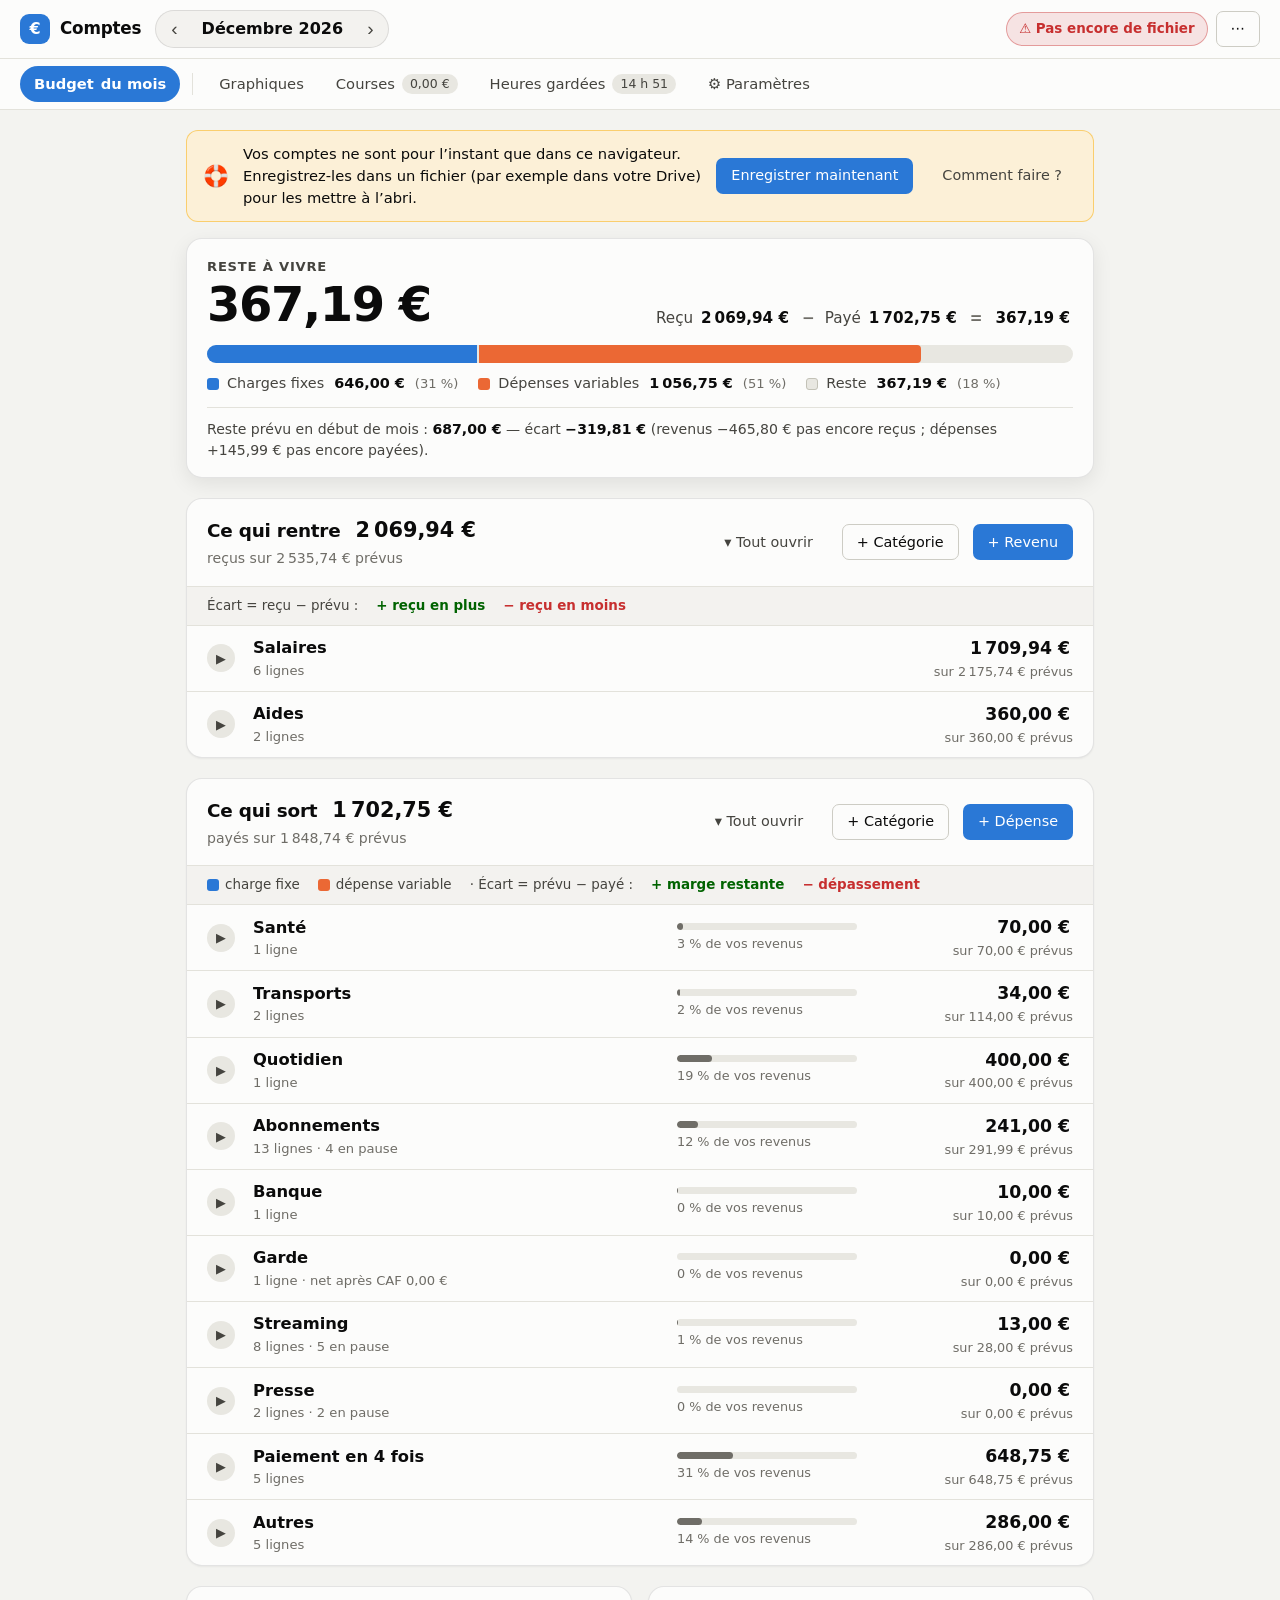
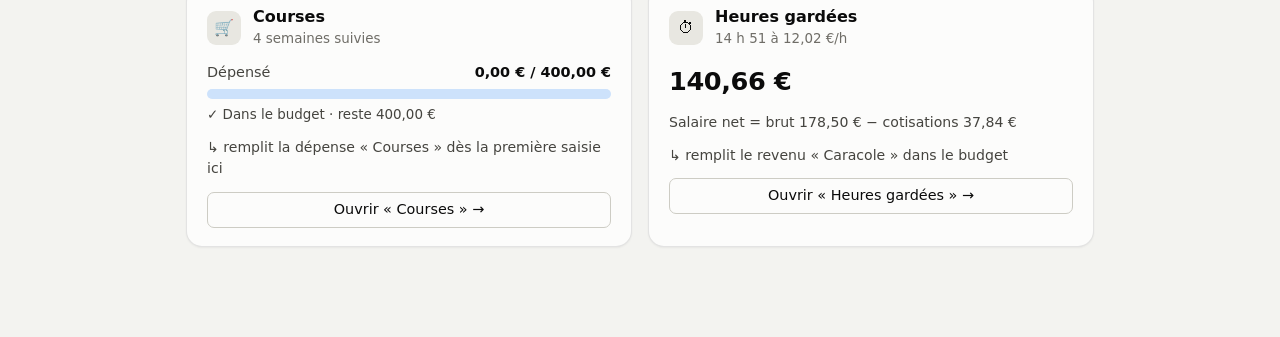
==== commit 0300e91d: "Données en sécurité, catégories et réglages entièrement paramétrables Sécurité des données. Deux per" ====
--- a/comptes.html
+++ b/comptes.html
@@ -94,6 +94,9 @@
 
 * { box-sizing: border-box; }
 
+/* Un élément masqué l'est toujours, même si son style lui donne un display. */
+[hidden] { display: none !important; }
+
 /* Quand le navigateur amène un champ à l'écran (clavier, lien), il le place sous
    l'en-tête, la navigation et le mini-bilan, jamais caché derrière. */
 html { scroll-padding-top: calc(var(--haut-tete) + var(--haut-nav) + 72px); }
@@ -349,7 +352,8 @@
   display: flex; align-items: center; gap: 10px 14px; flex-wrap: wrap;
   padding: 16px 20px; border-bottom: 1px solid var(--filet);
 }
-.bloc__titre { display: flex; align-items: baseline; gap: 6px 12px; flex-wrap: wrap; }
+.bloc__titre { display: flex; align-items: baseline; gap: 2px 12px; flex-wrap: wrap; flex: 1 1 240px; min-width: 0; }
+.bloc__titre .bloc__sous { flex-basis: 100%; }
 .bloc__titre h2 { font-size: 1.15rem; }
 .bloc__chiffre { font-size: 1.3rem; font-weight: 700; font-variant-numeric: tabular-nums; padding: 0 3px; }
 .bloc__sous { font-size: .88rem; color: var(--encre-3); font-variant-numeric: tabular-nums; }
@@ -659,6 +663,116 @@
 @media (prefers-reduced-motion: reduce) {
   *, .eclat, .ligne--neuve { transition: none !important; animation: none !important; }
 }
+
+/* ====================================================== SÉCURITÉ DES DONNÉES === */
+
+.etat-fichier {
+  appearance: none; cursor: pointer; white-space: nowrap;
+  padding: 6px 12px; border-radius: 999px; border: 1px solid transparent;
+  font: inherit; font-size: .84rem; font-weight: 600;
+}
+.etat-fichier--ok { background: color-mix(in srgb, var(--bon) 14%, var(--surface)); color: var(--bon-texte); }
+.etat-fichier--attente { background: color-mix(in srgb, var(--alerte) 22%, var(--surface)); color: var(--encre); border-color: color-mix(in srgb, var(--alerte) 60%, transparent); }
+.etat-fichier--jamais { background: color-mix(in srgb, var(--critique) 12%, var(--surface)); color: var(--critique); border-color: color-mix(in srgb, var(--critique) 40%, transparent); }
+.etat-fichier:hover { filter: brightness(.97); }
+kbd {
+  margin-left: 6px; padding: 1px 6px; border-radius: 5px; border: 1px solid var(--bord-champ);
+  background: var(--surface-2); color: var(--encre-2); font: inherit; font-size: .74rem;
+}
+
+.rappel {
+  display: flex; align-items: center; gap: 10px 14px; flex-wrap: wrap;
+  margin-bottom: 16px; padding: 12px 16px;
+  background: color-mix(in srgb, var(--alerte) 16%, var(--surface));
+  border: 1px solid color-mix(in srgb, var(--alerte) 55%, transparent); border-radius: var(--r-l);
+}
+.rappel__icone { font-size: 1.3rem; }
+.rappel__texte { flex: 1 1 280px; font-size: .92rem; }
+
+.carte--importante { border-color: color-mix(in srgb, var(--accent) 35%, var(--bord)); }
+.niveaux { margin: 0 0 16px; padding-left: 22px; display: grid; gap: 10px; font-size: .93rem; }
+.niveaux li::marker { font-weight: 700; color: var(--accent); }
+.niveaux__etat { display: block; margin-top: 2px; color: var(--encre-2); font-size: .88rem; }
+.actions-sauvegarde { display: flex; gap: 10px; flex-wrap: wrap; margin-bottom: 14px; }
+
+.guide { margin: 6px 0 18px; border: 1px solid var(--bord); border-radius: var(--r-l); background: var(--surface-2); }
+.guide > summary { cursor: pointer; padding: 11px 14px; font-weight: 600; }
+.guide__corps { padding: 0 16px 14px; font-size: .92rem; }
+.guide__corps ol { padding-left: 20px; display: grid; gap: 7px; }
+.guide__note { color: var(--encre-2); font-size: .88rem; }
+
+.sous-titre-section { font-size: .98rem; margin: 18px 0 10px; }
+.versions { display: grid; border: 1px solid var(--bord); border-radius: var(--r-l); overflow: hidden; }
+.version {
+  display: grid; align-items: center; gap: 6px 14px; padding: 10px 14px;
+  grid-template-columns: minmax(0, 1.2fr) minmax(0, 1fr) auto;
+}
+.version + .version { border-top: 1px solid var(--filet); }
+.version__quand { display: grid; font-size: .9rem; }
+.version__quand span { color: var(--encre-3); font-size: .82rem; }
+.version__resume { font-size: .86rem; color: var(--encre-2); }
+.version__actions { display: flex; gap: 6px; }
+
+/* ================================================================ PARAMÈTRES === */
+
+.reglages { display: grid; gap: 14px 20px; grid-template-columns: repeat(auto-fit, minmax(240px, 1fr)); margin-bottom: 14px; }
+.reglage__etiquette { display: grid; gap: 5px; font-size: .88rem; color: var(--encre-2); }
+.reglage__aide { margin: 5px 0 0; font-size: .82rem; color: var(--encre-3); }
+textarea.champ { height: auto; resize: vertical; line-height: 1.5; }
+.interrupteur { display: inline-flex; align-items: center; gap: 10px; font-size: .92rem; cursor: pointer; }
+.module-reglage { display: grid; grid-template-columns: auto minmax(0, 1fr); gap: 10px 20px; align-items: start; padding: 12px 0; }
+.module-reglage + .module-reglage { border-top: 1px solid var(--filet); }
+.module-reglage .interrupteur { padding-top: 26px; }
+
+.cat-liste { display: grid; border: 1px solid var(--bord); border-radius: var(--r-l); overflow: hidden; margin-bottom: 12px; }
+.cat-edit {
+  display: grid; align-items: center; gap: 8px 12px; padding: 8px 12px;
+  grid-template-columns: minmax(0, 1fr) 150px minmax(0, 1fr) auto;
+}
+.cat-edit + .cat-edit { border-top: 1px solid var(--filet); }
+#section-categories ~ .carte .cat-edit, .cat-liste:not(:has(select)) .cat-edit { grid-template-columns: minmax(0, 1fr) minmax(0, 1fr) auto; }
+.cat-edit__compte { font-size: .84rem; color: var(--encre-3); }
+.cat-edit__actions { display: flex; gap: 4px; }
+.bouton:disabled { opacity: .35; cursor: default; }
+
+.groupe__pied { display: flex; align-items: center; gap: 6px; flex-wrap: wrap; padding-right: 20px; }
+.groupe__gestion { display: flex; gap: 2px; flex-wrap: wrap; }
+.groupe__gestion .bouton { font-size: .84rem; min-height: 32px; padding: 4px 10px; }
+
+/* ================================================================= DIALOGUES === */
+
+.dialogue {
+  width: min(520px, calc(100vw - 24px)); padding: 0; border: 1px solid var(--bord);
+  border-radius: var(--r-xl); background: var(--surface); color: var(--encre); box-shadow: var(--ombre-3);
+}
+.dialogue::backdrop { background: rgba(0, 0, 0, .45); }
+.dialogue__forme { display: grid; gap: 14px; padding: 22px 22px 18px; }
+.dialogue__titre { font-size: 1.12rem; }
+.dialogue__texte { margin: 0; color: var(--encre-2); font-size: .94rem; }
+.dialogue__champ { display: grid; gap: 5px; font-size: .88rem; color: var(--encre-2); flex: 1 1 160px; }
+.dialogue__rangee { display: flex; gap: 12px; flex-wrap: wrap; }
+.dialogue__choix { margin: 0; padding: 12px 14px; border: 1px solid var(--bord); border-radius: var(--r-m); display: grid; gap: 10px; }
+.dialogue__choix legend { padding: 0 6px; font-size: .88rem; color: var(--encre-2); }
+.dialogue__radio { display: flex; align-items: center; gap: 8px; flex-wrap: wrap; font-size: .94rem; }
+.dialogue__radio .champ { width: auto; min-width: 160px; }
+.dialogue__erreur { margin: 0; color: var(--critique); font-weight: 600; font-size: .9rem; }
+.dialogue__erreur:empty { display: none; }
+.dialogue__actions { display: flex; justify-content: flex-end; gap: 8px; flex-wrap: wrap; margin-top: 4px; }
+.bouton--danger { background: var(--critique); border-color: transparent; color: #fff; }
+.bouton--danger:hover { background: var(--critique); filter: brightness(1.08); }
+.apercu p { margin: 0 0 8px; font-size: .94rem; }
+.apercu__note { color: var(--encre-2); font-size: .88rem; }
+
+@media (max-width: 720px) {
+  .etat-fichier { padding: 6px 10px; font-size: .9rem; flex: none; }
+  .etat-fichier__texte { display: none; }
+  .cat-edit, .cat-liste:not(:has(select)) .cat-edit { grid-template-columns: minmax(0, 1fr) auto; }
+  .cat-edit__compte { grid-column: 1 / -1; order: 3; }
+  .version { grid-template-columns: 1fr; }
+  .module-reglage { grid-template-columns: 1fr; }
+  .module-reglage .interrupteur { padding-top: 0; }
+  .groupe__pied { padding-right: 14px; }
+}
 </style>
 </head>
 <body>
@@ -680,21 +794,23 @@
   </div>
 
   <div class="tete__actions">
+    <!-- Où en est la copie de sécurité dans le fichier : un clic l'enregistre. -->
+    <button type="button" class="etat-fichier" id="etat-fichier" data-action="enregistrer-fichier"></button>
     <details class="menu">
       <summary class="bouton" title="Menu">⋯ <span class="cache">Menu</span></summary>
       <div class="menu__contenu">
+        <button type="button" data-action="enregistrer-fichier">Enregistrer dans le fichier <kbd>Ctrl+S</kbd></button>
+        <button type="button" data-action="ouvrir-sauvegarde">Ouvrir une sauvegarde…</button>
+        <hr>
         <button type="button" data-action="nouveau-mois">Créer un nouveau mois…</button>
+        <button type="button" data-action="export-csv">Exporter ce mois (CSV pour Excel)</button>
         <hr>
-        <button type="button" data-action="export-csv">Exporter ce mois (CSV)</button>
-        <button type="button" data-action="export-json">Sauvegarder tout (JSON)</button>
-        <button type="button" data-action="import-json">Restaurer une sauvegarde…</button>
-        <hr>
-        <button type="button" data-action="theme">Thème : <span id="etat-theme">auto</span></button>
+        <button type="button" data-vue="parametres">Paramètres et sauvegardes</button>
         <hr>
         <button type="button" data-action="supprimer-mois" class="danger">Supprimer ce mois…</button>
       </div>
     </details>
-    <input type="file" id="fichier-import" accept="application/json,.json" hidden>
+    <input type="file" id="fichier-import" accept=".html,.htm,.json,text/html,application/json" hidden>
   </div>
 </header>
 
@@ -704,11 +820,12 @@
   <span class="nav__groupe">
     <button type="button" class="nav__lien" data-vue="graphiques">Graphiques</button>
     <button type="button" class="nav__lien" data-vue="courses">
-      Courses <span class="nav__jeton" id="jeton-courses"></span>
+      <span class="nav__titre">Courses</span> <span class="nav__jeton" id="jeton-courses"></span>
     </button>
     <button type="button" class="nav__lien" data-vue="heures">
-      Heures<span class="nav__long"> gardées</span> <span class="nav__jeton" id="jeton-heures"></span>
+      <span class="nav__titre">Heures gardées</span> <span class="nav__jeton" id="jeton-heures"></span>
     </button>
+    <button type="button" class="nav__lien" data-vue="parametres">⚙ Paramètres</button>
   </span>
 </nav>
 
@@ -720,6 +837,7 @@
 
   <!-- ============================================ LA PAGE PRINCIPALE ==== -->
   <section class="vue" id="vue-budget">
+    <div id="rappel-sauvegarde"></div>
     <div class="bilan" id="bilan" aria-live="polite"></div>
 
     <section class="bloc" id="bloc-revenus" aria-labelledby="titre-revenus">
@@ -729,11 +847,8 @@
         <label class="ajout__champ ajout__champ--large">Libellé
           <input class="champ" name="libelle" placeholder="ex. Prime, Virement…" required>
         </label>
-        <label class="ajout__champ">Type
-          <select class="champ" name="type">
-            <option value="salaire">Salaire</option>
-            <option value="aide">Aide</option>
-          </select>
+        <label class="ajout__champ">Catégorie
+          <input class="champ" name="categorie" list="liste-categories-revenus" placeholder="ex. Salaires">
         </label>
         <label class="ajout__champ">Prévu
           <span class="champ-euro"><input class="champ champ--nombre" name="estime" inputmode="decimal" placeholder="0,00"></span>
@@ -780,7 +895,13 @@
     </section>
 
     <datalist id="liste-categories"></datalist>
+    <datalist id="liste-categories-revenus"></datalist>
     <div class="modules" id="modules"></div>
+  </section>
+
+  <!-- ==================================================== PARAMÈTRES ==== -->
+  <section class="vue" id="vue-parametres" hidden>
+    <div id="parametres"></div>
   </section>
 
   <!-- ==================================================== GRAPHIQUES ==== -->
@@ -845,6 +966,10 @@
 <div id="toasts" class="toasts" aria-live="polite"></div>
 <div id="sauvegarde" class="sauvegarde" aria-live="polite"></div>
 
+<!-- Données enregistrées dans le fichier. Vide dans le fichier d'origine ; rempli
+     par « Enregistrer dans le fichier » (Ctrl+S). Ne pas modifier à la main. -->
+<script type="application/json" id="donnees-integrees">null</script>
+
 <script>
 'use strict';
 
@@ -853,7 +978,22 @@
 /* ========================================================================== */
 
 const CLE_STOCKAGE = 'comptes.donnees.v1';
-const VERSION_DONNEES = 1;
+const CLE_REVISION = 'comptes.revision.v1';
+const CLE_VERSIONS = 'comptes.versions.v1';
+const PREFIXE_SECOURS = 'comptes.secours.';
+const VERSION_DONNEES = 2;
+const MAX_VERSIONS = 30;
+const INTERVALLE_VERSION_AUTO = 60 * 60 * 1000;     // une version automatique par heure d'activité
+
+/** Copie intacte de la page, prise avant tout affichage : c'est elle qui sert à
+    produire le fichier « comptes.html » contenant l'application ET les données. */
+const SOURCE_PAGE = (() => {
+  const clone = document.documentElement.cloneNode(true);
+  // Ce que des extensions du navigateur auraient pu injecter ne doit pas être enregistré.
+  clone.querySelectorAll('script[src], link[href^="moz-extension:"], link[href^="chrome-extension:"]')
+    .forEach(n => n.remove());
+  return clone;
+})();
 
 const TYPES = ['depense', 'salaire', 'aide'];
 const NATURES = ['fixe', 'variable'];
@@ -869,6 +1009,25 @@
                          'Pain', 'Italien', 'Café', 'Poulet'];
 const LIENS = { '': '—', courses: 'Courses', heures: 'Heures gardées',
                 garde: 'Garde (coût brut)', caf: 'CAF (aide garde)' };
+
+/** Tout ce qui est réglable. Stocké avec les données, donc sauvegardé avec elles. */
+const PARAMETRES_DEFAUT = {
+  categoriesDepenses: [],            // [{ nom, nature }] dans l'ordre d'affichage
+  categoriesRevenus: [],             // [{ nom }]
+  postesCourses: POSTES_COURANTS.slice(),
+  articlesCourses: ACHATS_COURANTS.slice(),
+  budgetSemaineDefaut: BUDGET_SEMAINE_DEFAUT,
+  semainesDefaut: SEMAINES_PAR_DEFAUT,
+  tauxHoraireDefaut: TAUX_HORAIRE_DEFAUT,
+  tauxCotisationDefaut: TAUX_COTISATION_DEFAUT,
+  modules: { courses: true, heures: true },
+  nomCourses: 'Courses',
+  nomHeures: 'Heures gardées',
+  seuilAlerte: 85,                   // % du budget à partir duquel une jauge passe à l'orange
+  rappelJours: 7,                    // rappel d'enregistrement dans un fichier (0 = jamais)
+  avertirFermeture: false,           // prévenir à la fermeture si le fichier n'est pas à jour
+};
+const CATEGORIE_REVENUS_DEFAUT = { salaire: 'Salaires', aide: 'Aides' };
 
 /* Reprise du tableau d'origine : [nature, catégorie, libellé, prévu, réel, actif, note, lien] */
 const DEPENSES_INITIALES = [
@@ -915,14 +1074,14 @@
 
 /* [type, nature, catégorie, libellé, prévu, réel, lien] */
 const REVENUS_INITIAUX = [
-  ['salaire', 'fixe', 'Salaire', 'Evry', 1781.34, 1174.88, ''],
-  ['salaire', 'fixe', 'Salaire', 'Creil', 394.40, 394.40, ''],
-  ['salaire', 'variable', 'Salaire', 'Caracole', 0, 0, 'heures'],
-  ['salaire', 'variable', 'Salaire', 'Commande', 0, 0, ''],
-  ['salaire', 'variable', 'Salaire', 'Virement 1', 0, 0, ''],
-  ['salaire', 'variable', 'Salaire', 'Virement 2', 0, 0, ''],
-  ['aide', 'fixe', 'Aide', 'RLP', 360, 360, ''],
-  ['aide', 'variable', 'Aide', 'CAF', 0, 0, 'caf'],
+  ['salaire', 'fixe', 'Salaires', 'Evry', 1781.34, 1174.88, ''],
+  ['salaire', 'fixe', 'Salaires', 'Creil', 394.40, 394.40, ''],
+  ['salaire', 'variable', 'Salaires', 'Caracole', 0, 0, 'heures'],
+  ['salaire', 'variable', 'Salaires', 'Commande', 0, 0, ''],
+  ['salaire', 'variable', 'Salaires', 'Virement 1', 0, 0, ''],
+  ['salaire', 'variable', 'Salaires', 'Virement 2', 0, 0, ''],
+  ['aide', 'fixe', 'Aides', 'RLP', 360, 360, ''],
+  ['aide', 'variable', 'Aides', 'CAF', 0, 0, 'caf'],
 ];
 
 /* [semaine, jour, matin début, matin fin, après-midi début, après-midi fin] */
@@ -1084,6 +1243,7 @@
   for (const type of TYPES) for (const nature of NATURES) groupes[type + '-' + nature] = cumulVide();
 
   const parCategorie = new Map();
+  const parCategorieRevenus = new Map();
   const enPause = [];
   const garde = cumulVide();
   const caf = cumulVide();
@@ -1103,6 +1263,17 @@
     if (!actif && estimeSaisi) {
       enPause.push({ id: ligne.id, libelle: ligne.libelle || '',
                      categorie: ligne.categorie || '', estime: estimeSaisi });
+    }
+
+    if (ligne.type !== 'depense') {
+      const categorie = (ligne.categorie || '').trim() || 'Sans catégorie';
+      if (!parCategorieRevenus.has(categorie)) {
+        parCategorieRevenus.set(categorie, { categorie, estime: 0, reel: 0, nb: 0, enPause: 0 });
+      }
+      const cumulRevenu = parCategorieRevenus.get(categorie);
+      cumule(cumulRevenu, estime, reel);
+      cumulRevenu.nb += 1;
+      if (!actif) cumulRevenu.enPause += 1;
     }
 
     if (ligne.type === 'depense') {
@@ -1139,6 +1310,7 @@
     gardeNette: { estime: eur(garde.estime - caf.estime), reel: eur(garde.reel - caf.reel) },
     enPause: enPause.sort((a, b) => b.estime - a.estime),
     economieEnPause: eur(enPause.reduce((s, l) => s + l.estime, 0)),
+    parCategorieRevenus: Array.from(parCategorieRevenus.values()),
     parCategorie: Array.from(parCategorie.values()).sort((a, b) => {
       const ecart = Math.max(b.reel, b.estime) - Math.max(a.reel, a.estime);
       return ecart !== 0 ? ecart : a.categorie.localeCompare(b.categorie, 'fr');
@@ -1162,6 +1334,13 @@
 /** Toutes les données de l'application. */
 let D = null;
 let stockageDisponible = true;
+
+/* Protection entre onglets : chaque enregistrement porte un numéro de révision.
+   Un onglet qui n'a pas vu la dernière révision n'a pas le droit d'écrire
+   par-dessus : il se met d'abord à jour. */
+let revisionConnue = 0;
+let derniereSignature = null;
+const CHAMPS_META = new Set(['revision', 'modifieLe', 'fichierLe', 'fichierRevision']);
 
 function moisCourantLibelle() {
   const maintenant = new Date();
@@ -1179,39 +1358,219 @@
   }
 }
 
-function lisDonnees() {
-  if (!stockageDisponible) return null;
+/** Empreinte du contenu, sans les informations d'enregistrement : sert à ne
+    rien réécrire (ni compter comme modification) quand rien n'a changé. */
+function signatureContenu(donnees) {
+  return JSON.stringify(donnees, (cle, valeur) => CHAMPS_META.has(cle) ? undefined : valeur);
+}
+
+/** Lecture des données du navigateur. Ne renvoie jamais « rien » quand il y a
+    quelque chose d'illisible : l'appelant doit pouvoir le mettre à l'abri. */
+function lisNavigateur() {
+  if (!stockageDisponible) return { etat: 'absent' };
+  let brut = null;
+  try { brut = localStorage.getItem(CLE_STOCKAGE); } catch (e) { return { etat: 'absent' }; }
+  if (!brut) return { etat: 'absent' };
   try {
-    const brut = localStorage.getItem(CLE_STOCKAGE);
-    if (!brut) return null;
-    const donnees = JSON.parse(brut);
-    return validees(donnees);
+    const donnees = validees(JSON.parse(brut));
+    return donnees ? { etat: 'ok', donnees } : { etat: 'corrompu', brut };
   } catch (erreur) {
-    console.warn('Données illisibles, on repart de zéro.', erreur);
-    return null;
-  }
-}
-
-function enregistreDonnees() {
-  if (!stockageDisponible) return false;
+    return { etat: 'corrompu', brut };
+  }
+}
+
+/** Données enregistrées DANS le fichier comptes.html (voir enregistreFichier). */
+function lisIntegrees() {
+  const bloc = document.getElementById('donnees-integrees');
+  if (!bloc) return null;
+  try { return validees(JSON.parse(bloc.textContent || 'null')); } catch (e) { return null; }
+}
+
+function revisionStockee() {
+  try { return Number(localStorage.getItem(CLE_REVISION)) || 0; } catch (e) { return 0; }
+}
+
+/** Écriture brute, vérifiée par relecture. */
+function ecritStockage() {
+  const texte = JSON.stringify(D);
+  localStorage.setItem(CLE_STOCKAGE, texte);
+  localStorage.setItem(CLE_REVISION, String(D.revision));
+  if (localStorage.getItem(CLE_STOCKAGE) !== texte) {
+    throw new Error('la relecture ne correspond pas à ce qui a été écrit');
+  }
+  revisionConnue = D.revision;
+}
+
+/**
+ * Enregistre dans le navigateur.
+ * Renvoie 'ok', 'inchange', 'conflit' (un autre onglet a écrit entre-temps :
+ * rien n'est écrasé) ou 'echec'.
+ */
+function enregistreDonnees(options = {}) {
+  if (!stockageDisponible || !D) return 'echec';
+  const signature = signatureContenu(D);
+  if (!options.meta && signature === derniereSignature) return 'inchange';
+  if (!options.force && revisionStockee() > revisionConnue) return 'conflit';
   try {
-    localStorage.setItem(CLE_STOCKAGE, JSON.stringify(D));
-    return true;
+    if (!options.meta) {
+      D.revision = Math.max(Number(D.revision) || 0, revisionStockee()) + 1;
+      D.modifieLe = new Date().toISOString();
+    }
+    ecritStockage();
+    derniereSignature = signature;
+    if (!options.meta) versionAutomatique();
+    return 'ok';
   } catch (erreur) {
     stockageDisponible = false;
-    montreAlerteStockage(
-      'Le navigateur a refusé d’enregistrer (mémoire pleine ou navigation privée).');
-    return false;
-  }
+    montreAlerteStockage('Le navigateur a refusé d’enregistrer (' + (erreur.message || erreur.name) + ').');
+    return 'echec';
+  }
+}
+
+/** Cet onglet a-t-il des modifications pas encore écrites dans le navigateur ? */
+function modificationsNonEnregistrees() {
+  return !!D && signatureContenu(D) !== derniereSignature;
+}
+
+/** Remplace les données de cet onglet par celles du stockage (après un conflit). */
+function rechargeDepuisStockage() {
+  const lu = lisNavigateur();
+  if (lu.etat !== 'ok') return false;
+  D = lu.donnees;
+  revisionConnue = revisionStockee();
+  derniereSignature = signatureContenu(D);
+  return true;
+}
+
+/* -- Versions précédentes : un filet de sécurité dans le navigateur --------- */
+
+function lisVersions() {
+  try {
+    const liste = JSON.parse(localStorage.getItem(CLE_VERSIONS) || '[]');
+    return Array.isArray(liste) ? liste : [];
+  } catch (e) { return []; }
+}
+
+function resumeDonnees(donnees) {
+  const mois = donnees.mois.find(m => m.id === donnees.moisActif) || donnees.mois[0];
+  if (!mois) return donnees.mois.length + ' mois';
+  const b = recapBudget(mois.lignes);
+  return donnees.mois.length + ' mois · ' + mois.libelle + ' : reste ' +
+         b.restant.reel.toFixed(2).replace('.', ',') + ' € · ' + mois.lignes.length + ' lignes';
+}
+
+/** Ajoute une version à l'historique. Ne fait jamais échouer l'enregistrement principal. */
+function ajouteVersion(raison, donnees = D, automatique = false) {
+  if (!stockageDisponible || !donnees) return false;
+  const liste = lisVersions();
+  const contenu = JSON.stringify(donnees);
+  if (liste[0] && liste[0].donnees === contenu) return false;       // rien de neuf
+  liste.unshift({ le: new Date().toISOString(), raison, automatique,
+                  resume: resumeDonnees(donnees), donnees: contenu });
+  while (liste.length > MAX_VERSIONS) liste.pop();
+  for (let essai = 0; essai < 3; essai++) {
+    try { localStorage.setItem(CLE_VERSIONS, JSON.stringify(liste)); return true; }
+    catch (e) { liste.splice(Math.max(3, Math.floor(liste.length / 2))); }   // mémoire pleine : on allège
+  }
+  return false;
+}
+
+function versionAutomatique() {
+  const derniere = lisVersions().find(v => v.automatique);
+  if (!derniere || Date.now() - Date.parse(derniere.le) > INTERVALLE_VERSION_AUTO) {
+    ajouteVersion('Enregistrement automatique (toutes les heures d’activité)', D, true);
+  }
+}
+
+/** Garde de côté un contenu illisible au lieu de l'écraser. */
+function metAbri(brut) {
+  const cle = PREFIXE_SECOURS + new Date().toISOString();
+  try { localStorage.setItem(cle, brut); return cle; } catch (e) { return null; }
+}
+
+/**
+ * Choisit les données à ouvrir au démarrage, entre celles du navigateur et
+ * celles enregistrées dans le fichier. Rien n'est jamais jeté : la version
+ * écartée part dans l'historique.
+ */
+function chargeAuDemarrage() {
+  const messages = [];
+  let navigateur = lisNavigateur();
+  const fichier = lisIntegrees();
+
+  if (navigateur.etat === 'corrompu') {
+    const abri = metAbri(navigateur.brut);
+    const secours = lisVersions().map(v => {
+      try { return { v, d: validees(JSON.parse(v.donnees)) }; } catch (e) { return null; }
+    }).find(x => x && x.d);
+    messages.push({ erreur: true, texte: 'Les données de ce navigateur étaient illisibles. Elles n’ont pas été effacées' +
+      (abri ? ' : une copie brute est gardée de côté.' : '.') +
+      (secours ? ' La version du ' + new Date(secours.v.le).toLocaleString('fr-FR') + ' a été rouverte.'
+               : (fichier ? ' Les données du fichier ont été ouvertes.' : '')) });
+    navigateur = secours ? { etat: 'ok', donnees: secours.d } : { etat: 'absent' };
+  }
+
+  const a = navigateur.etat === 'ok' ? navigateur.donnees : null;
+  if (!a && !fichier) return { donnees: null, messages, source: 'aucune' };
+  if (a && !fichier) return { donnees: a, messages, source: 'navigateur' };
+  if (!a) {
+    messages.push({ texte: 'Comptes ouverts depuis le fichier' +
+      (fichier.fichierLe ? ' (enregistré le ' + new Date(fichier.fichierLe).toLocaleString('fr-FR') + ')' : '') + '.' });
+    return { donnees: fichier, messages, source: 'fichier' };
+  }
+  if (signatureContenu(a) === signatureContenu(fichier)) {
+    // Même contenu : on garde le navigateur, avec la date d'enregistrement la plus récente.
+    if ((fichier.fichierLe || '') > (a.fichierLe || '')) { a.fichierLe = fichier.fichierLe; a.fichierRevision = a.revision; }
+    return { donnees: a, messages, source: 'navigateur' };
+  }
+  if ((fichier.modifieLe || '') > (a.modifieLe || '')) {
+    ajouteVersion('Version du navigateur, remplacée par un fichier plus récent', a);
+    messages.push({ texte: 'Ce fichier contient des comptes plus récents que ceux du navigateur : ils ont été ouverts. ' +
+      'L’ancienne version du navigateur reste disponible dans Paramètres → Versions précédentes.' });
+    return { donnees: fichier, messages, source: 'fichier' };
+  }
+  return { donnees: a, messages, source: 'navigateur' };
 }
 
 /** Vérifie la forme des données et complète ce qui manque. */
 function validees(donnees) {
   if (!donnees || typeof donnees !== 'object' || !Array.isArray(donnees.mois)) return null;
+  const p = Object.assign({}, PARAMETRES_DEFAUT, donnees.parametres || {});
+  const liste = (valeur, defaut) => Array.isArray(valeur)
+    ? valeur.map(x => String(x).trim()).filter(Boolean) : defaut.slice();
+  const rappel = Number(p.rappelJours);
+  const parametres = {
+    categoriesDepenses: (Array.isArray(p.categoriesDepenses) ? p.categoriesDepenses : [])
+      .filter(c => c && String(c.nom || '').trim())
+      .map(c => ({ nom: String(c.nom).trim(), nature: NATURES.includes(c.nature) ? c.nature : 'variable' })),
+    categoriesRevenus: (Array.isArray(p.categoriesRevenus) ? p.categoriesRevenus : [])
+      .filter(c => c && String(c.nom || '').trim())
+      .map(c => ({ nom: String(c.nom).trim() })),
+    postesCourses: liste(p.postesCourses, POSTES_COURANTS),
+    articlesCourses: liste(p.articlesCourses, ACHATS_COURANTS),
+    budgetSemaineDefaut: eur(p.budgetSemaineDefaut),
+    semainesDefaut: Math.min(6, Math.max(1, Math.round(Number(p.semainesDefaut) || SEMAINES_PAR_DEFAUT))),
+    tauxHoraireDefaut: eur(p.tauxHoraireDefaut) || TAUX_HORAIRE_DEFAUT,
+    tauxCotisationDefaut: Number.isFinite(Number(p.tauxCotisationDefaut))
+      ? Number(p.tauxCotisationDefaut) : TAUX_COTISATION_DEFAUT,
+    modules: { courses: !(p.modules && p.modules.courses === false),
+               heures: !(p.modules && p.modules.heures === false) },
+    nomCourses: String(p.nomCourses || '').trim() || PARAMETRES_DEFAUT.nomCourses,
+    nomHeures: String(p.nomHeures || '').trim() || PARAMETRES_DEFAUT.nomHeures,
+    seuilAlerte: Math.min(100, Math.max(1, Math.round(Number(p.seuilAlerte) || 85))),
+    rappelJours: Number.isFinite(rappel) && rappel >= 0 ? Math.round(rappel) : 7,
+    avertirFermeture: !!p.avertirFermeture,
+  };
   const propre = {
     version: VERSION_DONNEES,
     prochainId: Number(donnees.prochainId) || 1,
     moisActif: donnees.moisActif ?? null,
+    revision: Number(donnees.revision) || 0,
+    modifieLe: typeof donnees.modifieLe === 'string' ? donnees.modifieLe : null,
+    fichierLe: typeof donnees.fichierLe === 'string' ? donnees.fichierLe : null,
+    fichierRevision: donnees.fichierRevision === null || donnees.fichierRevision === undefined
+      ? null : Number(donnees.fichierRevision),
+    parametres,
     mois: [],
   };
   for (const mois of donnees.mois) {
@@ -1220,9 +1579,9 @@
       id: Number(mois.id) || propre.prochainId++,
       libelle: mois.libelle,
       note: String(mois.note || ''),
-      tauxHoraire: Number(mois.tauxHoraire) || TAUX_HORAIRE_DEFAUT,
+      tauxHoraire: Number(mois.tauxHoraire) || parametres.tauxHoraireDefaut,
       tauxCotisation: Number.isFinite(Number(mois.tauxCotisation))
-        ? Number(mois.tauxCotisation) : TAUX_COTISATION_DEFAUT,
+        ? Number(mois.tauxCotisation) : parametres.tauxCotisationDefaut,
       budgetCourses: Number.isFinite(Number(mois.budgetCourses))
         ? Number(mois.budgetCourses) : BUDGET_COURSES_DEFAUT,
       lignes: (mois.lignes || []).map(l => ({
@@ -1261,14 +1620,34 @@
       })),
     };
     if (!complet.semaines.length) {
-      for (let n = 1; n <= SEMAINES_PAR_DEFAUT; n++) {
-        complet.semaines.push({ numero: n, budget: BUDGET_SEMAINE_DEFAUT });
+      for (let n = 1; n <= parametres.semainesDefaut; n++) {
+        complet.semaines.push({ numero: n, budget: parametres.budgetSemaineDefaut });
       }
     }
     assureCreneaux(complet, propre);
     propre.mois.push(complet);
   }
   if (!propre.mois.length) return null;
+
+  // Revenus : les anciens types « salaire » / « aide » deviennent des catégories.
+  for (const mois of propre.mois) {
+    for (const l of mois.lignes) {
+      if (l.type === 'depense') { l.categorie = l.categorie.trim() || 'Sans catégorie'; continue; }
+      const nom = l.categorie.trim();
+      if (!nom || nom === 'Salaire' || nom === 'Aide') l.categorie = CATEGORIE_REVENUS_DEFAUT[l.type] || 'Salaires';
+    }
+  }
+  // Toute catégorie utilisée par une ligne figure dans la liste (en fin de liste si elle manquait).
+  const depenses = new Set(parametres.categoriesDepenses.map(c => c.nom));
+  const revenus = new Set(parametres.categoriesRevenus.map(c => c.nom));
+  for (const l of propre.mois.flatMap(m => m.lignes).sort((x, y) => x.rang - y.rang)) {
+    if (l.type === 'depense' && !depenses.has(l.categorie)) {
+      depenses.add(l.categorie); parametres.categoriesDepenses.push({ nom: l.categorie, nature: l.nature });
+    } else if (l.type !== 'depense' && !revenus.has(l.categorie)) {
+      revenus.add(l.categorie); parametres.categoriesRevenus.push({ nom: l.categorie });
+    }
+  }
+
   // Les identifiants doivent rester uniques après import ou modification à la main.
   const maximum = Math.max(0, ...propre.mois.flatMap(m => [
     m.id, ...m.lignes.map(l => l.id), ...m.achats.map(a => a.id), ...m.creneaux.map(c => c.id),
@@ -1310,8 +1689,8 @@
     id: D.prochainId++,
     libelle,
     note: '',
-    tauxHoraire: source ? source.tauxHoraire : TAUX_HORAIRE_DEFAUT,
-    tauxCotisation: source ? source.tauxCotisation : TAUX_COTISATION_DEFAUT,
+    tauxHoraire: source ? source.tauxHoraire : D.parametres.tauxHoraireDefaut,
+    tauxCotisation: source ? source.tauxCotisation : D.parametres.tauxCotisationDefaut,
     budgetCourses: source ? source.budgetCourses : BUDGET_COURSES_DEFAUT,
     // Les lignes récurrentes sont reprises, les montants réels remis à zéro.
     lignes: source
@@ -1319,8 +1698,8 @@
       : [],
     semaines: source
       ? source.semaines.map(s => ({ numero: s.numero, budget: s.budget }))
-      : Array.from({ length: SEMAINES_PAR_DEFAUT },
-                   (_, i) => ({ numero: i + 1, budget: BUDGET_SEMAINE_DEFAUT })),
+      : Array.from({ length: D.parametres.semainesDefaut },
+                   (_, i) => ({ numero: i + 1, budget: D.parametres.budgetSemaineDefaut })),
     achats: [],
     creneaux: [],
   };
@@ -1331,7 +1710,9 @@
 
 /** Premier démarrage : un mois pré-rempli avec les données du tableau. */
 function donneesDeDepart() {
-  D = { version: VERSION_DONNEES, prochainId: 1, moisActif: null, mois: [] };
+  D = { version: VERSION_DONNEES, prochainId: 1, moisActif: null, revision: 0, modifieLe: null,
+        fichierLe: null, fichierRevision: null,
+        parametres: JSON.parse(JSON.stringify(PARAMETRES_DEFAUT)), mois: [] };
   const mois = creeMois(moisCourantLibelle());
   let rang = 0;
 
@@ -1353,6 +1734,13 @@
   }
 
   D.moisActif = mois.id;
+  // Les catégories suivent l'ordre du tableau d'origine.
+  for (const l of mois.lignes) {
+    const liste = l.type === 'depense' ? D.parametres.categoriesDepenses : D.parametres.categoriesRevenus;
+    if (!liste.some(c => c.nom === l.categorie)) {
+      liste.push(l.type === 'depense' ? { nom: l.categorie, nature: l.nature } : { nom: l.categorie });
+    }
+  }
   return D;
 }
 
@@ -1369,6 +1757,11 @@
    La synchronisation a lieu avant chaque enregistrement et chaque affichage,
    si bien que les deux vues ne peuvent pas diverger.
 */
+
+/** Un module désactivé dans les paramètres ne pilote plus rien. */
+function moduleActif(nom) {
+  return !(D && D.parametres && D.parametres.modules && D.parametres.modules[nom] === false);
+}
 
 function ligneReliee(mois, lien) {
   return mois.lignes.find(l => (l.lien || '') === lien) || null;
@@ -1387,14 +1780,14 @@
    règle, ouvrir l'application effacerait des montants que personne n'a
    demandé d'effacer. */
 function synchroniseLiens(mois) {
-  const ligneCourses = ligneReliee(mois, 'courses');
+  const ligneCourses = moduleActif('courses') ? ligneReliee(mois, 'courses') : null;
   if (ligneCourses) {
     mois.budgetCourses = eur(ligneCourses.estime);
     if (mois.achats.length) {
       ligneCourses.reel = recapCourses(mois.semaines, mois.achats, budgetCourses(mois)).depense;
     }
   }
-  const ligneHeures = ligneReliee(mois, 'heures');
+  const ligneHeures = moduleActif('heures') ? ligneReliee(mois, 'heures') : null;
   if (ligneHeures) {
     const heures = recapHeures(mois.creneaux, mois.tauxHoraire, mois.tauxCotisation);
     if (heures.minutes > 0) ligneHeures.reel = heures.net;
@@ -1403,7 +1796,7 @@
 
 /** Un module pilote-t-il déjà sa ligne de budget ? */
 function modulePilote(mois, lien) {
-  if (!ligneReliee(mois, lien)) return false;
+  if (!moduleActif(lien) || !ligneReliee(mois, lien)) return false;
   return lien === 'courses' ? mois.achats.length > 0
     : recapHeures(mois.creneaux, mois.tauxHoraire, mois.tauxCotisation).minutes > 0;
 }
@@ -1438,7 +1831,11 @@
     if (lien) for (const autre of moisActif().lignes) if (autre !== ligne && autre.lien === lien) autre.lien = '';
     ligne.lien = lien;
   }
-  else if (champ === 'categorie') ligne.categorie = String(valeur || '').trim() || 'Sans catégorie';
+  else if (champ === 'categorie') {
+    const sorte = ligne.type === 'depense' ? 'depense' : 'revenu';
+    const nom = String(valeur || '').trim() || 'Sans catégorie';
+    ligne.categorie = assureCategorie(sorte, nom, ligne.nature).nom;   // respecte la casse existante
+  }
   else if (champ === 'libelle' || champ === 'note') ligne[champ] = String(valeur || '');
 }
 
@@ -1518,7 +1915,7 @@
 function ajouteSemaine() {
   const mois = moisActif();
   const numero = mois.semaines.reduce((maxi, s) => Math.max(maxi, s.numero), 0) + 1;
-  mois.semaines.push({ numero, budget: BUDGET_SEMAINE_DEFAUT });
+  mois.semaines.push({ numero, budget: D.parametres.budgetSemaineDefaut });
   assureCreneaux(mois);
   return numero;
 }
@@ -1529,6 +1926,103 @@
   mois.semaines = mois.semaines.filter(s => s.numero !== numero);
   mois.achats = mois.achats.filter(a => a.semaine !== numero);
   mois.creneaux = mois.creneaux.filter(c => c.semaine !== numero);
+  return true;
+}
+
+/* -- Catégories -------------------------------------------------------------
+   Les catégories sont communes à tous les mois : les renommer ou les supprimer
+   agit sur chaque mois, pour que les comparaisons d'un mois à l'autre gardent
+   leur sens. Toute opération destructrice est précédée d'une version dans
+   l'historique, et peut être annulée. */
+
+function categoriesDe(sorte) {
+  return sorte === 'depense' ? D.parametres.categoriesDepenses : D.parametres.categoriesRevenus;
+}
+
+function estDeSorte(ligne, sorte) {
+  return sorte === 'depense' ? ligne.type === 'depense' : ligne.type !== 'depense';
+}
+
+function trouveCategorie(sorte, nom) {
+  const cle = String(nom || '').trim().toLocaleLowerCase('fr');
+  return categoriesDe(sorte).find(c => c.nom.toLocaleLowerCase('fr') === cle) || null;
+}
+
+/** Nombre de lignes d'une catégorie, dans le mois affiché et dans les autres. */
+function compteLignesCategorie(sorte, nom) {
+  let ici = 0, ailleurs = 0;
+  for (const mois of D.mois) {
+    const n = mois.lignes.filter(l => estDeSorte(l, sorte) && l.categorie === nom).length;
+    if (mois.id === D.moisActif) ici += n; else ailleurs += n;
+  }
+  return { ici, ailleurs };
+}
+
+/** Crée une catégorie. Lève une erreur lisible si le nom est vide ou déjà pris. */
+function creeCategorie(sorte, nom, nature) {
+  const propre = String(nom || '').trim();
+  if (!propre) throw new Error('Donnez un nom à la catégorie.');
+  if (trouveCategorie(sorte, propre)) throw new Error('La catégorie « ' + propre + ' » existe déjà.');
+  const categorie = sorte === 'depense'
+    ? { nom: propre, nature: NATURES.includes(nature) ? nature : 'variable' }
+    : { nom: propre };
+  categoriesDe(sorte).push(categorie);
+  return categorie;
+}
+
+/** S'assure qu'une catégorie existe (utile quand on tape un nom nouveau sur une ligne). */
+function assureCategorie(sorte, nom, nature) {
+  return trouveCategorie(sorte, nom) || creeCategorie(sorte, nom, nature);
+}
+
+/**
+ * Renomme une catégorie dans tous les mois. Si le nouveau nom est celui d'une
+ * autre catégorie, les deux sont fusionnées. Renvoie 'renommee' ou 'fusionnee'.
+ */
+function renommeCategorie(sorte, ancien, nouveau) {
+  const propre = String(nouveau || '').trim();
+  if (!propre) throw new Error('Le nom ne peut pas être vide.');
+  const source = trouveCategorie(sorte, ancien);
+  if (!source) throw new Error('Catégorie introuvable.');
+  const cible = trouveCategorie(sorte, propre);
+  const fusion = cible && cible !== source;
+  const nomFinal = fusion ? cible.nom : propre;
+  for (const mois of D.mois) {
+    for (const l of mois.lignes) if (estDeSorte(l, sorte) && l.categorie === source.nom) l.categorie = nomFinal;
+  }
+  if (fusion) categoriesDe(sorte).splice(categoriesDe(sorte).indexOf(source), 1);
+  else source.nom = nomFinal;
+  return fusion ? 'fusionnee' : 'renommee';
+}
+
+/**
+ * Supprime une catégorie. Ses lignes (de tous les mois) sont soit déplacées
+ * vers `destination`, soit supprimées si `destination` est vide.
+ */
+function supprimeCategorie(sorte, nom, destination) {
+  const source = trouveCategorie(sorte, nom);
+  if (!source) throw new Error('Catégorie introuvable.');
+  const cible = destination ? trouveCategorie(sorte, destination) : null;
+  if (destination && (!cible || cible === source)) throw new Error('Catégorie de destination invalide.');
+  let deplacees = 0, supprimees = 0;
+  for (const mois of D.mois) {
+    const garder = [];
+    for (const l of mois.lignes) {
+      if (!estDeSorte(l, sorte) || l.categorie !== source.nom) { garder.push(l); continue; }
+      if (cible) { l.categorie = cible.nom; garder.push(l); deplacees++; } else supprimees++;
+    }
+    mois.lignes = garder;
+  }
+  categoriesDe(sorte).splice(categoriesDe(sorte).indexOf(source), 1);
+  return { deplacees, supprimees };
+}
+
+function deplaceCategorie(sorte, nom, pas) {
+  const liste = categoriesDe(sorte);
+  const i = liste.indexOf(trouveCategorie(sorte, nom));
+  const j = i + pas;
+  if (i < 0 || j < 0 || j >= liste.length) return false;
+  [liste[i], liste[j]] = [liste[j], liste[i]];
   return true;
 }
 
@@ -1545,7 +2039,7 @@
 const $  = (sel, racine = document) => racine.querySelector(sel);
 const $$ = (sel, racine = document) => Array.from(racine.querySelectorAll(sel));
 
-const VUES = ['budget', 'graphiques', 'courses', 'heures'];
+const VUES = ['budget', 'graphiques', 'courses', 'heures', 'parametres'];
 
 const etat = {
   vue: 'budget',
@@ -1670,24 +2164,18 @@
 
 function cleCategorie(ligne) { return (ligne.categorie || '').trim() || 'Sans catégorie'; }
 
-function groupesRevenus(mois) {
-  return [
-    { cle: 'r:salaire', type: 'salaire', nom: 'Salaires' },
-    { cle: 'r:aide', type: 'aide', nom: 'Aides' },
-  ].map(g => Object.assign(g, {
-    lignes: mois.lignes.filter(l => l.type === g.type).sort((a, b) => a.rang - b.rang),
+/** Les groupes suivent la liste des catégories (Paramètres), y compris les catégories vides. */
+function groupesDe(mois, sorte) {
+  const prefixe = sorte === 'depense' ? 'd:' : 'r:';
+  const lignes = mois.lignes.filter(l => estDeSorte(l, sorte)).sort((a, b) => a.rang - b.rang);
+  return categoriesDe(sorte).map((c, index, liste) => ({
+    cle: prefixe + c.nom, categorie: c.nom, nom: c.nom, nature: c.nature, sorte,
+    premier: index === 0, dernier: index === liste.length - 1,
+    lignes: lignes.filter(l => cleCategorie(l) === c.nom),
   }));
 }
-
-function groupesDepenses(mois) {
-  const parCle = new Map();
-  for (const l of mois.lignes.filter(x => x.type === 'depense').sort((a, b) => a.rang - b.rang)) {
-    const cle = cleCategorie(l);
-    if (!parCle.has(cle)) parCle.set(cle, { cle: 'd:' + cle, categorie: cle, nom: cle, lignes: [] });
-    parCle.get(cle).lignes.push(l);
-  }
-  return Array.from(parCle.values());
-}
+function groupesRevenus(mois) { return groupesDe(mois, 'revenu'); }
+function groupesDepenses(mois) { return groupesDe(mois, 'depense'); }
 
 function signaturePilotage(mois) {
   return modulePilote(mois, 'courses') + '|' + modulePilote(mois, 'heures');
@@ -1709,6 +2197,7 @@
   dessineBlocDepenses();
   dessinePageCourses();
   dessinePageHeures();
+  dessinePageParametres();
   rafraichitCalculs();
   restaureFocus(memoire);
   if (etat.nouvelleLigne) setTimeout(() => { etat.nouvelleLigne = null; }, 50);
@@ -1836,30 +2325,33 @@
     }, attributs)));
 
   return el('div', { class: 'ligne-detail' },
-    sorte === 'depense' ? texte('categorie', 'Catégorie', { list: 'liste-categories' }) : null,
+    texte('categorie', 'Catégorie', { list: sorte === 'depense' ? 'liste-categories' : 'liste-categories-revenus' }),
     sorte === 'depense'
       ? selecteur('nature', 'Nature', [['fixe', 'Charge fixe'], ['variable', 'Dépense variable']])
-      : selecteur('type', 'Type', [['salaire', 'Salaire'], ['aide', 'Aide']]),
+      : null,
     texte('note', 'Note', { placeholder: 'facultatif' }),
-    selecteur('lien', 'Calculé par', Object.entries(LIENS).map(([v, t]) => [v, v ? t : 'Personne (saisie à la main)'])),
+    selecteur('lien', 'Calculé par', Object.entries(libellesLiens()).map(([v, t]) => [v, v ? t : 'Personne (saisie à la main)'])),
     el('span', { class: 'pousse' }),
     el('button', { type: 'button', class: 'bouton danger', texte: 'Supprimer la ligne',
                    'data-supprimer': 'ligne', 'data-id': l.id }));
 }
 
 function groupe(g, sorte) {
-  const libelleAjout = sorte === 'depense' ? '+ Ajouter une dépense dans « ' + g.nom + ' »'
-    : (g.type === 'aide' ? '+ Ajouter une aide' : '+ Ajouter un salaire');
+  const action = (texte, attributs) => el('button', Object.assign({ type: 'button', class: 'bouton bouton--discret' }, attributs), texte);
+  const cible = { 'data-sorte': sorte, 'data-nom': g.nom };
   return el('details', { class: 'groupe', open: etat.groupesOuverts.has(g.cle), 'data-groupe': g.cle },
     el('summary', { 'data-zone-groupe': g.cle }),
     el('div', { class: 'groupe__corps' },
-      entetesColonnes(sorte),
-      g.lignes.length ? g.lignes.map(l => ligneBudget(l, sorte))
-                      : el('div', { class: 'vide', texte: 'Aucune ligne pour le moment.' }),
+      g.lignes.length ? [entetesColonnes(sorte), g.lignes.map(l => ligneBudget(l, sorte))]
+                      : el('div', { class: 'vide', texte: 'Cette catégorie est vide pour ce mois.' }),
       el('div', { class: 'groupe__pied' },
-        el('button', { type: 'button', class: 'bouton bouton--discret', texte: libelleAjout,
-                       'data-ajouter': sorte === 'depense' ? 'depense' : g.type,
-                       'data-categorie': g.categorie || '' }))));
+        action('+ Ajouter une ligne ici', { 'data-ajouter': sorte === 'depense' ? 'depense' : 'salaire', 'data-categorie': g.categorie }),
+        el('span', { class: 'pousse' }),
+        el('span', { class: 'groupe__gestion', role: 'group', 'aria-label': 'Gérer la catégorie « ' + g.nom + ' »' },
+          action('✎ Renommer', Object.assign({ 'data-categorie-action': 'renommer', title: 'Renommer la catégorie (dans tous les mois)' }, cible)),
+          action('↑', Object.assign({ 'data-categorie-action': 'monter', title: 'Monter la catégorie', 'aria-label': 'Monter « ' + g.nom + ' »', disabled: g.premier }, cible)),
+          action('↓', Object.assign({ 'data-categorie-action': 'descendre', title: 'Descendre la catégorie', 'aria-label': 'Descendre « ' + g.nom + ' »', disabled: g.dernier }, cible)),
+          action('Supprimer la catégorie', Object.assign({ class: 'bouton bouton--discret danger', 'data-categorie-action': 'supprimer' }, cible))))));
 }
 
 function dessineBlocRevenus() {
@@ -1870,15 +2362,19 @@
       el('span', { class: 'bloc__sous', 'data-zone': 'prevu-revenus' })),
     el('span', { class: 'pousse' }),
     boutonPlier('revenus'),
+    el('button', { type: 'button', class: 'bouton', texte: '+ Catégorie', 'data-nouvelle-categorie': 'revenu' }),
     el('button', { type: 'button', class: 'bouton bouton--primaire', texte: '+ Revenu',
                    'data-ouvrir-ajout': 'revenu' }));
 
+  const groupes = groupesRevenus(etat.mois);
+  remplace($('#liste-categories-revenus'), groupes.map(g => el('option', { value: g.categorie })));
   remplace($('#corps-revenus'),
     el('div', { class: 'bloc__aide' },
       el('span', {}, 'Écart = reçu − prévu :'),
       el('span', { class: 'texte-bon', texte: '+ reçu en plus' }),
       el('span', { class: 'texte-mauvais', texte: '− reçu en moins' })),
-    groupesRevenus(etat.mois).map(g => groupe(g, 'revenu')));
+    groupes.length ? groupes.map(g => groupe(g, 'revenu'))
+                   : el('div', { class: 'vide', texte: 'Aucune catégorie de revenus. Utilisez « + Catégorie ».' }));
 }
 
 function dessineBlocDepenses() {
@@ -1892,6 +2388,7 @@
       el('span', { class: 'bloc__sous', 'data-zone': 'prevu-depenses' })),
     el('span', { class: 'pousse' }),
     boutonPlier('depenses'),
+    el('button', { type: 'button', class: 'bouton', texte: '+ Catégorie', 'data-nouvelle-categorie': 'depense' }),
     el('button', { type: 'button', class: 'bouton bouton--primaire', texte: '+ Dépense',
                    'data-ouvrir-ajout': 'depense' }));
 
@@ -1903,7 +2400,7 @@
       el('span', { class: 'texte-bon', texte: '+ marge restante' }),
       el('span', { class: 'texte-mauvais', texte: '− dépassement' })),
     groupes.length ? groupes.map(g => groupe(g, 'depense'))
-                   : el('div', { class: 'vide', texte: 'Aucune dépense pour l’instant. Utilisez « + Dépense ».' }));
+                   : el('div', { class: 'vide', texte: 'Aucune catégorie de dépenses. Utilisez « + Catégorie ».' }));
 }
 
 /* ======================================================= ZONES CALCULÉES === */
@@ -1919,12 +2416,14 @@
   dessineBilan();
   dessineBilanMini();
   dessineJetonsNav();
+  dessineEtatFichier();
   majBlocRevenus();
   majBlocDepenses();
   majLignes();
   dessineModules();
   majPageCourses();
   majPageHeures();
+  majPageParametres();
   majBoutonsPlier();
   if (etat.vue === 'graphiques') { dessineGraphiqueCategories(); dessineGraphiqueEvolution(); }
   signaleChangements();
@@ -2090,20 +2589,18 @@
 /* ------------------------------------------------- Totaux des blocs --- */
 
 function totauxGroupeRevenus(g) {
-  const b = etat.recap.budget;
-  const cumul = g.type === 'aide' ? b.aides : b.salaires;
-  return { reel: cumul.reel, estime: cumul.estime, nb: g.lignes.length,
-           enPause: g.lignes.filter(l => !l.actif).length };
+  const cumul = etat.recap.budget.parCategorieRevenus.find(c => c.categorie === g.categorie);
+  return cumul || { reel: 0, estime: 0, nb: 0, enPause: 0 };
 }
 
 function totauxGroupeDepenses(g) {
   const cumul = etat.recap.budget.parCategorie.find(c => c.categorie === g.categorie);
-  return cumul || { reel: 0, estime: 0, nb: g.lignes.length, enPause: 0 };
+  return cumul || { reel: 0, estime: 0, nb: 0, enPause: 0 };
 }
 
 function contenuResume(g, sorte, t) {
   const revenus = etat.recap.budget.revenus.reel;
-  let compte = t.nb + (t.nb > 1 ? ' lignes' : ' ligne');
+  let compte = t.nb ? t.nb + (t.nb > 1 ? ' lignes' : ' ligne') : 'vide';
   if (t.enPause) compte += ' · ' + t.enPause + ' en pause';
   if (sorte === 'depense' && g.lignes.some(l => l.lien === 'garde')) {
     compte += ' · net après CAF ' + euros(etat.recap.budget.gardeNette.reel);
@@ -2172,7 +2669,7 @@
   const pct = Math.min(100, Math.max(0, part * 100));
   let mod = '', icone = '✓', message = 'Dans le budget';
   if (part > 1) { mod = '--critique'; icone = '✕'; message = 'Budget dépassé'; }
-  else if (part >= 0.85) { mod = '--alerte'; icone = '⚠'; message = 'Budget presque atteint'; }
+  else if (part >= D.parametres.seuilAlerte / 100) { mod = '--alerte'; icone = '⚠'; message = 'Budget presque atteint'; }
   const reste = eur(budget - valeur);
   return el('div', { class: 'jauge' },
     el('div', { class: 'jauge__entete' },
@@ -2195,36 +2692,91 @@
     note ? el('div', { class: 'tuile__note ' + (classeNote || ''), texte: note }) : null);
 }
 
+function libellesLiens() {
+  return Object.assign({}, LIENS, { courses: D.parametres.nomCourses, heures: D.parametres.nomHeures });
+}
+
 function dessineModules() {
   const { courses, heures } = etat.recap;
+  const p = D.parametres;
   const ligneCourses = ligneReliee(etat.mois, 'courses');
   const ligneHeures = ligneReliee(etat.mois, 'heures');
   const detailLien = (ligne, lien, nomDefaut, verbe) => !ligne
-    ? 'Aucune ligne reliée : choisissez « ' + LIENS[lien] + ' » dans le ⋯ d’une ligne.'
+    ? 'Aucune ligne reliée : choisissez « ' + libellesLiens()[lien] + ' » dans le ⋯ d’une ligne.'
     : (modulePilote(etat.mois, lien)
       ? '↳ ' + verbe + ' « ' + (ligne.libelle || nomDefaut) + ' » dans le budget'
       : '↳ ' + verbe + ' « ' + (ligne.libelle || nomDefaut) + ' » dès la première saisie ici');
 
   remplace($('#modules'),
-    el('article', { class: 'module' },
+    p.modules.courses ? el('article', { class: 'module' },
       el('header', { class: 'module__tete' },
         el('span', { class: 'module__icone', 'aria-hidden': 'true', texte: '🛒' }),
-        el('div', {}, el('div', { class: 'module__titre', texte: 'Courses' }),
+        el('div', {}, el('div', { class: 'module__titre', texte: p.nomCourses }),
                       el('div', { class: 'module__sous-titre', texte: courses.semaines.length + ' semaines suivies' }))),
       jauge('Dépensé', courses.depense, courses.budgetTotal),
       el('div', { class: 'module__detail', texte: detailLien(ligneCourses, 'courses', 'Courses', 'remplit la dépense') }),
-      el('button', { type: 'button', class: 'bouton', 'data-aller': 'courses', texte: 'Ouvrir les courses →' })),
-    el('article', { class: 'module' },
+      el('button', { type: 'button', class: 'bouton', 'data-aller': 'courses', texte: 'Ouvrir « ' + p.nomCourses + ' » →' })) : null,
+    p.modules.heures ? el('article', { class: 'module' },
       el('header', { class: 'module__tete' },
         el('span', { class: 'module__icone', 'aria-hidden': 'true', texte: '⏱' }),
-        el('div', {}, el('div', { class: 'module__titre', texte: 'Heures gardées' }),
+        el('div', {}, el('div', { class: 'module__titre', texte: p.nomHeures }),
                       el('div', { class: 'module__sous-titre',
                                   texte: heures.duree + ' à ' + formatNombre.format(heures.tauxHoraire) + ' €/h' }))),
       el('div', { class: 'module__valeur', 'data-suivi': 'net-heures', texte: euros(heures.net) }),
       el('div', { class: 'module__detail',
                   texte: 'Salaire net = brut ' + euros(heures.brut) + ' − cotisations ' + euros(heures.cotisation) }),
       el('div', { class: 'module__detail', texte: detailLien(ligneHeures, 'heures', 'Caracole', 'remplit le revenu') }),
-      el('button', { type: 'button', class: 'bouton', 'data-aller': 'heures', texte: 'Ouvrir les heures →' })));
+      el('button', { type: 'button', class: 'bouton', 'data-aller': 'heures', texte: 'Ouvrir « ' + p.nomHeures + ' » →' })) : null);
+
+  // Navigation : un module désactivé disparaît, un module renommé change de nom.
+  for (const nom of ['courses', 'heures']) {
+    const lien = $('.nav__lien[data-vue="' + nom + '"]');
+    if (!lien) continue;
+    lien.hidden = !p.modules[nom];
+    const titre = lien.querySelector('.nav__titre');
+    if (titre) titre.textContent = nom === 'courses' ? p.nomCourses : p.nomHeures;
+  }
+}
+
+/* ------------------------------------------ Sécurité des données : état --- */
+
+function fichierAJour() {
+  return D.fichierRevision !== null && D.fichierRevision === D.revision;
+}
+
+function joursDepuis(iso) {
+  return iso ? Math.floor((Date.now() - Date.parse(iso)) / 86400000) : Infinity;
+}
+
+function dateCourte(iso) {
+  return new Date(iso).toLocaleString('fr-FR', { day: 'numeric', month: 'long', hour: '2-digit', minute: '2-digit' });
+}
+
+/** Pastille de l'en-tête et rappel : où en est la copie de sécurité dans un fichier. */
+function dessineEtatFichier() {
+  const bouton = $('#etat-fichier');
+  if (!bouton) return;
+  const aJour = fichierAJour();
+  const jamais = !D.fichierLe;
+  bouton.className = 'etat-fichier ' + (aJour ? 'etat-fichier--ok' : (jamais ? 'etat-fichier--jamais' : 'etat-fichier--attente'));
+  const icone = aJour ? '✓' : (jamais ? '⚠' : '●');
+  const texte = aJour ? 'Fichier à jour' : (jamais ? 'Pas encore de fichier' : 'À enregistrer');
+  // Sur téléphone, seule l'icône reste visible ; le texte complet reste lu et survolable.
+  remplace(bouton, el('span', { 'aria-hidden': 'true', texte: icone }), el('span', { class: 'etat-fichier__texte', texte: ' ' + texte }));
+  bouton.setAttribute('aria-label', texte + ' — enregistrer dans le fichier');
+  bouton.title = aJour ? 'Vos comptes sont enregistrés dans le fichier (' + dateCourte(D.fichierLe) + ').'
+    : 'Des modifications ne sont pour l’instant que dans ce navigateur. Cliquez (ou Ctrl+S) pour les enregistrer dans le fichier.';
+
+  const p = D.parametres;
+  const retard = joursDepuis(D.fichierLe);
+  const rappel = !aJour && p.rappelJours > 0 && (jamais || retard >= p.rappelJours);
+  remplace($('#rappel-sauvegarde'), rappel ? el('div', { class: 'rappel', role: 'status' },
+    el('span', { class: 'rappel__icone', 'aria-hidden': 'true', texte: '🛟' }),
+    el('span', { class: 'rappel__texte' },
+      jamais ? 'Vos comptes ne sont pour l’instant que dans ce navigateur. Enregistrez-les dans un fichier (par exemple dans votre Drive) pour les mettre à l’abri.'
+             : 'Dernier enregistrement dans un fichier : ' + dateCourte(D.fichierLe) + ' (il y a ' + retard + ' jours).'),
+    el('button', { type: 'button', class: 'bouton bouton--primaire', 'data-action': 'enregistrer-fichier', texte: 'Enregistrer maintenant' }),
+    el('button', { type: 'button', class: 'bouton bouton--discret', 'data-vue': 'parametres', texte: 'Comment faire ?' })) : null);
 }
 
 function montreVue(nom) {
@@ -2235,7 +2787,7 @@
     else lien.removeAttribute('aria-current');
   }
   for (const vue of $$('.vue')) vue.hidden = vue.id !== 'vue-' + nom;
-  $('#contenu').classList.toggle('large', nom !== 'budget');
+  $('#contenu').classList.toggle('large', nom === 'graphiques' || nom === 'courses' || nom === 'heures');
   if (nom === 'graphiques') { dessineGraphiqueCategories(); dessineGraphiqueEvolution(); }
   majVisibiliteMini();
   if (location.hash.slice(1) !== nom) history.replaceState(null, '', '#' + nom);
@@ -2559,8 +3111,8 @@
   const semaines = mois.semaines.slice().sort((a, b) => a.numero - b.numero);
 
   remplace($('#semaines-courses'),
-    el('datalist', { id: 'postes-courses' }, POSTES_COURANTS.map(p => el('option', { value: p }))),
-    el('datalist', { id: 'achats-courses' }, ACHATS_COURANTS.map(a => el('option', { value: a }))),
+    el('datalist', { id: 'postes-courses' }, D.parametres.postesCourses.map(p => el('option', { value: p }))),
+    el('datalist', { id: 'achats-courses' }, D.parametres.articlesCourses.map(a => el('option', { value: a }))),
     semaines.map(semaine => {
       const achats = mois.achats.filter(a => a.semaine === semaine.numero);
       return el('article', { class: 'carte' },
@@ -2597,7 +3149,7 @@
                          'data-ajouter-achat': semaine.numero }),
           el('details', { class: 'suggestions' },
             el('summary', { texte: 'Ajout rapide' }),
-            el('div', { class: 'puces' }, ACHATS_COURANTS.map(nom => el('button', {
+            el('div', { class: 'puces' }, D.parametres.articlesCourses.map(nom => el('button', {
               type: 'button', class: 'puce', texte: nom,
               'data-ajouter-achat': semaine.numero, 'data-libelle': nom, 'data-poste': 'Marché',
             }))))));
@@ -2689,6 +3241,255 @@
   }
 }
 
+/* ============================================================ DIALOGUES === */
+
+/**
+ * Fenêtre de dialogue accessible (élément <dialog> natif).
+ * Renvoie une promesse { valeur, donnees } — valeur vaut null si l'on annule.
+ * `valide(valeur, donnees)` peut renvoyer un message d'erreur qui garde la fenêtre ouverte.
+ */
+function dialogue({ titre, texte, corps, boutons, valide, danger }) {
+  return new Promise(resolve => {
+    const erreur = el('p', { class: 'dialogue__erreur', role: 'alert' });
+    const forme = el('form', { class: 'dialogue__forme', novalidate: true },
+      el('h2', { class: 'dialogue__titre', texte: titre }),
+      texte ? el('p', { class: 'dialogue__texte', texte }) : null,
+      corps || null,
+      erreur,
+      el('div', { class: 'dialogue__actions' },
+        boutons.map(b => el('button', {
+          type: b.valeur === null ? 'button' : 'submit', value: b.valeur === null ? '' : b.valeur,
+          class: 'bouton' + (b.principal ? (danger ? ' bouton--danger' : ' bouton--primaire') : ''),
+          'data-annuler': b.valeur === null ? '1' : null,
+        }, b.libelle))));
+    const boite = el('dialog', { class: 'dialogue', 'aria-label': titre }, forme);
+    document.body.append(boite);
+
+    const termine = (resultat) => { boite.close(); boite.remove(); resolve(resultat); };
+    forme.addEventListener('submit', (evenement) => {
+      evenement.preventDefault();
+      const principal = boutons.find(b => b.principal && b.valeur !== null) || boutons.find(b => b.valeur !== null);
+      const valeur = evenement.submitter && evenement.submitter.value ? evenement.submitter.value : principal.valeur;
+      const donnees = Object.fromEntries(new FormData(forme));
+      const message = valide ? valide(valeur, donnees) : null;
+      if (message) {
+        erreur.textContent = message;
+        // Le curseur revient là où il faut corriger.
+        const champ = forme.querySelector('input:not([type="radio"]), select, textarea');
+        if (champ) { champ.focus(); if (champ.select) champ.select(); }
+        return;
+      }
+      termine({ valeur, donnees });
+    });
+    forme.addEventListener('click', (evenement) => {
+      if (evenement.target.closest('[data-annuler]')) termine({ valeur: null, donnees: {} });
+    });
+    boite.addEventListener('cancel', (evenement) => { evenement.preventDefault(); termine({ valeur: null, donnees: {} }); });
+    boite.showModal();
+    const premier = forme.querySelector('input:not([type="radio"]), select, textarea') ||
+                    forme.querySelector('input[type="radio"]:checked') || forme.querySelector('button[type="submit"]');
+    if (premier) { premier.focus(); if (premier.select) premier.select(); }
+  });
+}
+
+function champDialogue(etiquette, attributs) {
+  return el('label', { class: 'dialogue__champ' }, etiquette,
+    el(attributs.balise || 'input', Object.assign({ class: 'champ' }, attributs, { balise: null })));
+}
+
+/* ============================================================ PARAMÈTRES === */
+
+function titreSection(titre, sousTitre) {
+  return el('header', { class: 'carte__tete' }, el('h2', { texte: titre }),
+    sousTitre ? el('p', { class: 'carte__sous-titre', texte: sousTitre }) : null);
+}
+
+function reglage(etiquette, controle, aide) {
+  return el('div', { class: 'reglage' },
+    el('label', { class: 'reglage__etiquette' }, etiquette, controle),
+    aide ? el('p', { class: 'reglage__aide', texte: aide }) : null);
+}
+
+function champParametre(cle, valeur, attributs = {}) {
+  return el('input', Object.assign({
+    type: 'text', class: 'champ', value: valeur, 'data-param': cle, 'data-cle': 'param-' + cle,
+  }, attributs));
+}
+
+function editeurCategories(sorte) {
+  const liste = categoriesDe(sorte);
+  const lignes = liste.map((c, i) => {
+    const compte = compteLignesCategorie(sorte, c.nom);
+    const attributs = { 'data-sorte': sorte, 'data-nom': c.nom };
+    return el('div', { class: 'cat-edit' },
+      el('input', Object.assign({
+        type: 'text', class: 'champ', value: c.nom, 'aria-label': 'Nom de la catégorie « ' + c.nom + ' »',
+        'data-cat-champ': 'nom', 'data-cle': 'cat-' + sorte + '-' + c.nom,
+      }, attributs)),
+      sorte === 'depense' ? el('select', Object.assign({
+        class: 'champ', 'aria-label': 'Nature par défaut des nouvelles lignes de « ' + c.nom + ' »',
+        'data-cat-champ': 'nature', title: 'Nature proposée pour les nouvelles lignes de cette catégorie',
+      }, attributs), [['variable', 'Variable'], ['fixe', 'Charge fixe']].map(([v, t]) =>
+        el('option', { value: v, selected: c.nature === v }, t))) : null,
+      el('span', { class: 'cat-edit__compte', texte:
+        (compte.ici ? compte.ici + ' ligne' + (compte.ici > 1 ? 's' : '') + ' ce mois' : 'vide ce mois') +
+        (compte.ailleurs ? ' · ' + compte.ailleurs + ' dans les autres mois' : '') }),
+      el('span', { class: 'cat-edit__actions' },
+        el('button', Object.assign({ type: 'button', class: 'bouton bouton--discret bouton--icone', texte: '↑',
+          title: 'Monter', 'aria-label': 'Monter « ' + c.nom + ' »', disabled: i === 0, 'data-categorie-action': 'monter' }, attributs)),
+        el('button', Object.assign({ type: 'button', class: 'bouton bouton--discret bouton--icone', texte: '↓',
+          title: 'Descendre', 'aria-label': 'Descendre « ' + c.nom + ' »', disabled: i === liste.length - 1, 'data-categorie-action': 'descendre' }, attributs)),
+        el('button', Object.assign({ type: 'button', class: 'bouton bouton--discret danger', texte: 'Supprimer',
+          'data-categorie-action': 'supprimer' }, attributs))));
+  });
+  return [
+    lignes.length ? el('div', { class: 'cat-liste' }, lignes) : el('p', { class: 'vide', texte: 'Aucune catégorie.' }),
+    el('div', { class: 'cat-ajout' },
+      el('button', { type: 'button', class: 'bouton', 'data-nouvelle-categorie': sorte,
+                     texte: sorte === 'depense' ? '+ Nouvelle catégorie de dépenses' : '+ Nouvelle catégorie de revenus' })),
+  ];
+}
+
+function dessinePageParametres() {
+  const hote = $('#parametres');
+  if (!hote) return;
+  const p = D.parametres;
+  const versions = lisVersions();
+  const surFirefox = /firefox/i.test(navigator.userAgent);
+  const enregistrementDirect = typeof window.showSaveFilePicker === 'function';
+
+  remplace(hote,
+    /* -- Sauvegarde ------------------------------------------------------ */
+    el('article', { class: 'carte carte--importante', id: 'section-sauvegarde' },
+      titreSection('Sauvegarde et sécurité des données',
+        'Vos comptes sont protégés à trois niveaux. Le troisième dépend de vous : c’est le seul qui survit à un changement d’ordinateur ou de navigateur.'),
+      el('ol', { class: 'niveaux' },
+        el('li', {},
+          el('strong', { texte: 'Enregistrement automatique dans ce navigateur. ' }),
+          'À chaque modification, vérifié par relecture. Si l’application est ouverte dans deux onglets, ils se synchronisent au lieu de s’écraser. ',
+          el('span', { 'data-zone': 'persistance', class: 'niveaux__etat' }),
+          el('button', { type: 'button', class: 'bouton bouton--discret', 'data-action': 'persister',
+                         'data-zone': 'bouton-persistance', hidden: true,
+                         texte: 'Demander au navigateur de ne jamais effacer ces données' })),
+        el('li', {},
+          el('strong', { texte: 'Versions précédentes. ' }),
+          'Une copie par heure d’activité, et une avant chaque opération délicate (suppression de catégorie, restauration…). ',
+          el('span', { class: 'niveaux__etat', texte: versions.length + ' version' + (versions.length > 1 ? 's' : '') + ' gardée' + (versions.length > 1 ? 's' : '') + ' (30 au plus).' })),
+        el('li', {},
+          el('strong', { texte: 'Le fichier comptes.html lui-même. ' }),
+          '« Enregistrer » produit un fichier qui contient l’application ET toutes vos données. Rangé dans votre Drive, il est copié dans le cloud et Google en garde les versions successives. ',
+          el('span', { class: 'niveaux__etat', 'data-zone': 'etat-fichier-detail' }))),
+      el('div', { class: 'actions-sauvegarde' },
+        el('button', { type: 'button', class: 'bouton bouton--primaire', 'data-action': 'enregistrer-fichier', texte: 'Enregistrer dans le fichier (Ctrl+S)' }),
+        el('button', { type: 'button', class: 'bouton', 'data-action': 'ouvrir-sauvegarde', texte: 'Ouvrir une sauvegarde…' }),
+        el('button', { type: 'button', class: 'bouton', 'data-action': 'export-json', texte: 'Exporter les données (JSON)' })),
+
+      el('details', { class: 'guide', open: !D.fichierLe },
+        el('summary', { texte: 'Mode d’emploi : Google Drive et Firefox' }),
+        el('div', { class: 'guide__corps' },
+          el('p', {}, 'Mettre le fichier sur votre Drive avec un raccourci Firefox est une bonne idée, ',
+            el('strong', { texte: 'à une condition' }),
+            ' : sans « Enregistrer », vos données restent dans Firefox, pas dans le fichier. Le Drive ne copierait alors que l’application, vide.'),
+          el('ol', {},
+            el('li', {}, 'Installez « Google Drive pour ordinateur » et placez comptes.html dans un dossier de « Mon Drive » (par exemple Mon Drive › Comptes).'),
+            el('li', {}, 'Ouvrez-le depuis ce dossier (double-clic), puis ajoutez-le aux marque-pages de Firefox. N’ouvrez pas le fichier depuis le site drive.google.com : le Drive en ligne n’exécute pas les applications.'),
+            el('li', {}, 'Dans Firefox : Paramètres › Général › Fichiers et applications › cochez « Toujours vous demander où enregistrer les fichiers ».'),
+            el('li', {}, 'Après une séance de saisie, faites Ctrl+S (ou « Enregistrer dans le fichier »). Choisissez le fichier comptes.html de votre Drive et acceptez de le remplacer.'),
+            el('li', {}, 'Si un jour le navigateur perd vos données, ou sur un autre ordinateur : ouvrez simplement comptes.html depuis le Drive, tout y est. Pour revenir en arrière, clic droit sur le fichier dans drive.google.com › « Gérer les versions ».')),
+          el('p', { class: 'guide__note' },
+            surFirefox
+              ? 'Firefox ne permet pas à une page d’écrire directement dans un fichier : chaque enregistrement passe donc par la fenêtre « Enregistrer sous ». C’est une limite volontaire de Firefox, pas un défaut de l’application.'
+              : (enregistrementDirect
+                ? 'Votre navigateur permet l’écriture directe : au premier enregistrement vous choisissez le fichier, les suivants l’écrasent sans rien demander tant que l’onglet reste ouvert.'
+                : 'Votre navigateur passe par un téléchargement : choisissez le fichier existant pour le remplacer.')),
+          el('p', { class: 'guide__note' },
+            'Évitez d’avoir comptes.html ouvert sur deux ordinateurs à la fois : chaque ordinateur garde ses propres modifications jusqu’au prochain enregistrement, et le dernier enregistré l’emporte (l’autre version est gardée dans l’historique).'))),
+
+      el('h3', { class: 'sous-titre-section', texte: 'Versions précédentes' }),
+      versions.length
+        ? el('div', { class: 'versions' }, versions.map((v, i) => el('div', { class: 'version' },
+            el('div', { class: 'version__quand' },
+              el('strong', { texte: new Date(v.le).toLocaleString('fr-FR', { dateStyle: 'medium', timeStyle: 'short' }) }),
+              el('span', { texte: v.raison })),
+            el('span', { class: 'version__resume', texte: v.resume || '' }),
+            el('span', { class: 'version__actions' },
+              el('button', { type: 'button', class: 'bouton', 'data-version': i, 'data-version-action': 'restaurer', texte: 'Restaurer' }),
+              el('button', { type: 'button', class: 'bouton bouton--discret', 'data-version': i, 'data-version-action': 'telecharger', texte: 'Télécharger' })))))
+        : el('p', { class: 'reglage__aide', texte: 'Aucune version pour l’instant : la première sera créée à la prochaine modification.' })),
+
+    /* -- Catégories ------------------------------------------------------ */
+    el('article', { class: 'carte', id: 'section-categories' },
+      titreSection('Catégories de dépenses',
+        'Communes à tous les mois. Renommer une catégorie la renomme partout ; lui donner le nom d’une autre fusionne les deux.'),
+      editeurCategories('depense')),
+    el('article', { class: 'carte' },
+      titreSection('Catégories de revenus', 'Même fonctionnement que pour les dépenses.'),
+      editeurCategories('revenu')),
+
+    /* -- Modules --------------------------------------------------------- */
+    el('article', { class: 'carte' },
+      titreSection('Modules', 'Désactiver un module le retire de la navigation ; ses données sont conservées.'),
+      ['courses', 'heures'].map(nom => el('div', { class: 'module-reglage' },
+        el('label', { class: 'interrupteur' },
+          el('input', { type: 'checkbox', class: 'bascule', checked: p.modules[nom], 'data-param': 'module-' + nom,
+                        'aria-label': 'Activer le module ' + (nom === 'courses' ? p.nomCourses : p.nomHeures) }),
+          'Activé'),
+        reglage('Nom affiché', champParametre(nom === 'courses' ? 'nomCourses' : 'nomHeures', nom === 'courses' ? p.nomCourses : p.nomHeures),
+          nom === 'courses' ? 'Suivi des achats semaine par semaine ; son total remplit la dépense reliée.'
+                            : 'Relevé d’heures ; le salaire net calculé remplit le revenu relié.')))),
+
+    /* -- Courses et heures ------------------------------------------------ */
+    el('article', { class: 'carte' },
+      titreSection(p.nomCourses, 'Valeurs utilisées pour les nouveaux mois et suggestions de saisie.'),
+      el('div', { class: 'reglages' },
+        reglage('Budget par semaine (nouveaux mois)', el('span', { class: 'champ-euro' },
+          champParametre('budgetSemaineDefaut', montantSaisi(p.budgetSemaineDefaut), { inputmode: 'decimal', class: 'champ champ--nombre' }))),
+        reglage('Nombre de semaines (nouveaux mois)', champParametre('semainesDefaut', String(p.semainesDefaut),
+          { type: 'number', min: '1', max: '6', class: 'champ champ--nombre' }))),
+      el('div', { class: 'reglages' },
+        reglage('Postes suggérés (un par ligne)', el('textarea', { class: 'champ', rows: '6', 'data-param': 'postesCourses',
+          'data-cle': 'param-postesCourses' }, p.postesCourses.join('\n'))),
+        reglage('Articles en ajout rapide (un par ligne)', el('textarea', { class: 'champ', rows: '6', 'data-param': 'articlesCourses',
+          'data-cle': 'param-articlesCourses' }, p.articlesCourses.join('\n'))))),
+    el('article', { class: 'carte' },
+      titreSection(p.nomHeures, 'Valeurs de départ des nouveaux mois. Celles du mois en cours se règlent sur la page du module.'),
+      el('div', { class: 'reglages' },
+        reglage('Taux horaire brut', el('span', { class: 'champ-euro' },
+          champParametre('tauxHoraireDefaut', montantSaisi(p.tauxHoraireDefaut), { inputmode: 'decimal', class: 'champ champ--nombre' }))),
+        reglage('Cotisations', el('span', { class: 'champ-pourcent' },
+          champParametre('tauxCotisationDefaut', montantSaisi(p.tauxCotisationDefaut), { inputmode: 'decimal', class: 'champ champ--nombre' }))))),
+
+    /* -- Affichage ------------------------------------------------------- */
+    el('article', { class: 'carte' },
+      titreSection('Affichage et alertes'),
+      el('div', { class: 'reglages' },
+        reglage('Thème', el('select', { class: 'champ', 'data-param': 'theme', 'data-cle': 'param-theme' },
+          [['auto', 'Comme le système'], ['light', 'Clair'], ['dark', 'Sombre']].map(([v, t]) =>
+            el('option', { value: v, selected: (document.documentElement.dataset.theme || 'auto') === v }, t)))),
+        reglage('Alerte « budget presque atteint » à', el('span', { class: 'champ-pourcent' },
+          champParametre('seuilAlerte', String(p.seuilAlerte), { type: 'number', min: '1', max: '100', class: 'champ champ--nombre' }))),
+        reglage('Rappel d’enregistrement dans un fichier', el('select', { class: 'champ', 'data-param': 'rappelJours', 'data-cle': 'param-rappelJours' },
+          [[0, 'Jamais'], [1, 'Chaque jour'], [3, 'Tous les 3 jours'], [7, 'Chaque semaine'], [14, 'Toutes les 2 semaines'], [30, 'Chaque mois']]
+            .map(([v, t]) => el('option', { value: v, selected: p.rappelJours === v }, t))))),
+      el('label', { class: 'interrupteur' },
+        el('input', { type: 'checkbox', class: 'bascule', checked: p.avertirFermeture, 'data-param': 'avertirFermeture' }),
+        'Prévenir en fermant l’onglet si des modifications ne sont pas encore dans le fichier')));
+  majPageParametres();
+}
+
+/** Parties calculées de la page Paramètres (mises à jour sans reconstruire les champs). */
+function majPageParametres() {
+  const bouton = $('[data-zone="bouton-persistance"]');
+  if (bouton) bouton.hidden = etat.persistance !== false;
+  texteZone('[data-zone="etat-fichier-detail"]', D.fichierLe
+    ? (fichierAJour() ? 'À jour : enregistré le ' + dateCourte(D.fichierLe) + '.'
+                      : 'Dernier enregistrement le ' + dateCourte(D.fichierLe) + ' — des modifications plus récentes ne sont que dans ce navigateur.')
+    : 'Pas encore fait.');
+  texteZone('[data-zone="persistance"]', etat.persistance === true
+    ? 'Le navigateur s’est engagé à ne pas effacer ces données de lui-même.'
+    : (etat.persistance === false ? 'Le navigateur peut effacer ces données en cas de manque de place : d’où l’importance du fichier.' : ''));
+}
+
 /* ========================================================================== */
 /* 6. Interactions                                                            */
 /*                                                                            */
@@ -2713,10 +3514,45 @@
 function enregistreMaintenant() {
   clearTimeout(minuteurEnregistrement);
   minuteurEnregistrement = null;
-  if (enregistreDonnees()) signaleSauvegarde('Enregistré');
-}
+  const resultat = enregistreDonnees();
+  if (resultat === 'ok') signaleSauvegarde('Enregistré');
+  else if (resultat === 'conflit') resoutConflit();
+  return resultat;
+}
+
+/** Un autre onglet a enregistré entre-temps : on garde sa version (déjà enregistrée),
+    et la saisie de cet onglet part dans l'historique au lieu d'être perdue. */
+function resoutConflit() {
+  clearTimeout(minuteurEnregistrement);
+  minuteurEnregistrement = null;
+  ajouteVersion('Saisie d’un autre onglet, faite en même temps (conflit)', D);
+  rechargeDepuisStockage();
+  dessineTout();
+  toast('Les comptes ont été modifiés dans un autre onglet en même temps que celui-ci. ' +
+        'Cet onglet affiche la version enregistrée ; sa propre saisie est gardée dans Paramètres → Versions précédentes.',
+        { erreur: true, duree: 15000 });
+}
+
+/* Deux onglets ouverts : chacun suit les modifications de l'autre. */
+window.addEventListener('storage', (evenement) => {
+  if (evenement.key !== CLE_STOCKAGE && evenement.key !== CLE_REVISION) return;
+  if (revisionStockee() <= revisionConnue) return;
+  // Le contenu, pas une minuterie, dit s'il reste une saisie non enregistrée ici.
+  if (modificationsNonEnregistrees()) { resoutConflit(); return; }
+  if (rechargeDepuisStockage()) {
+    dessineTout();
+    toast('Mis à jour avec les modifications faites dans un autre onglet.', { duree: 3000 });
+  }
+});
 
 window.addEventListener('pagehide', () => { if (minuteurEnregistrement) enregistreMaintenant(); });
+window.addEventListener('beforeunload', (evenement) => {
+  if (minuteurEnregistrement) enregistreMaintenant();
+  if (D && D.parametres.avertirFermeture && !fichierAJour()) {
+    evenement.preventDefault();
+    evenement.returnValue = '';
+  }
+});
 document.addEventListener('visibilitychange', () => {
   if (document.hidden && minuteurEnregistrement) enregistreMaintenant();
 });
@@ -2795,15 +3631,23 @@
   if (champ.id === 'fichier-import') { importeFichier(champ.files[0]); return; }
 
   const d = champ.dataset || {};
+  if (d.param) { ecrisParametre(d.param, champ); return; }
+  if (d.catChamp === 'nom') { appliqueRenommage(d.sorte, d.nom, champ.value); return; }
+  if (d.catChamp === 'nature') {
+    const categorie = trouveCategorie(d.sorte, d.nom);
+    if (categorie) { categorie.nature = champ.value; enregistreMaintenant(); }
+    return;
+  }
   if (!d.entite || !d.champ) return;
   const mois = moisActif();
 
   if (d.entite === 'ligne') {
     const ligne = cible(d); if (!ligne) return;
     ecrisLigne(ligne, d.champ, champ.type === 'checkbox' ? champ.checked : champ.value);
+
     if (CHAMPS_STRUCTURELS.has(d.champ)) {
       // La ligne doit rester visible là où elle arrive.
-      etat.groupesOuverts.add(ligne.type === 'depense' ? 'd:' + cleCategorie(ligne) : 'r:' + ligne.type);
+      etat.groupesOuverts.add((ligne.type === 'depense' ? 'd:' : 'r:') + cleCategorie(ligne));
       enregistrePreferences();
       enregistreMaintenant();
       rafraichitCalculs();
@@ -2831,6 +3675,13 @@
   enregistreMaintenant();
 });
 
+/* -- Ctrl+S (ou Cmd+S) : enregistrer dans le fichier, au lieu de la page brute. -- */
+document.addEventListener('keydown', (evenement) => {
+  if ((evenement.ctrlKey || evenement.metaKey) && !evenement.altKey && evenement.key.toLowerCase() === 's') {
+    evenement.preventDefault();
+    enregistreFichier();
+  }
+}, true);
 /* -- Clavier : Entrée valide, Échap annule la saisie en cours -------------- */
 
 document.addEventListener('focusin', (evenement) => {
@@ -2881,6 +3732,9 @@
   if (d.ajouterAchat) { ajouteAchat(bouton); return; }
   if (d.supprimer) { demandeSuppression(bouton); return; }
   if (d.plier) { plieBloc(d.plier, d.sens !== 'fermer'); return; }
+  if (d.nouvelleCategorie) { nouvelleCategorie(d.nouvelleCategorie); return; }
+  if (d.categorieAction) { actionCategorie(d.categorieAction, d.sorte, d.nom); return; }
+  if (d.versionAction) { actionVersion(d.versionAction, Number(d.version)); return; }
 
   if (d.detail) {
     const id = Number(d.detail);
@@ -2948,14 +3802,17 @@
   const v = Object.fromEntries(new FormData(formulaire));
   const depense = formulaire.id === 'ajout-depense';
 
+  const sorte = depense ? 'depense' : 'revenu';
+  const nomCategorie = String(v.categorie || '').trim() ||
+    (categoriesDe(sorte)[0] ? categoriesDe(sorte)[0].nom : (depense ? 'Sans catégorie' : 'Salaires'));
+  const categorie = assureCategorie(sorte, nomCategorie, v.nature);
   const ligne = creeLigne({
-    type: depense ? 'depense' : v.type,
-    nature: depense ? v.nature : 'fixe',
-    categorie: depense ? (String(v.categorie || '').trim() || 'Sans catégorie')
-                       : (v.type === 'aide' ? 'Aide' : 'Salaire'),
+    type: depense ? 'depense' : 'salaire',
+    nature: depense ? (v.nature || categorie.nature) : 'fixe',
+    categorie: categorie.nom,
     libelle: v.libelle, estime: v.estime, reel: v.reel,
   });
-  etat.groupesOuverts.add(depense ? 'd:' + cleCategorie(ligne) : 'r:' + ligne.type);
+  etat.groupesOuverts.add((depense ? 'd:' : 'r:') + ligne.categorie);
   etat.nouvelleLigne = ligne.id;
   enregistrePreferences();
   fermeAjout(depense ? 'depense' : 'revenu');
@@ -2963,17 +3820,19 @@
   dessineTout();
   const rangee = $('[data-ligne="' + ligne.id + '"]');
   if (rangee) rangee.scrollIntoView({ block: 'center', behavior: 'smooth' });
-  toast('« ' + ligne.libelle + ' » ajouté' + (depense ? ' dans ' + cleCategorie(ligne) : '') + '.', { duree: 3500 });
+  toast('« ' + ligne.libelle + ' » ajouté dans « ' + ligne.categorie + ' ».', { duree: 3500 });
 });
 
 function ajouteLigneRapide(bouton) {
   const type = bouton.dataset.ajouter;
+  const sorte = type === 'depense' ? 'depense' : 'revenu';
+  const categorie = assureCategorie(sorte, bouton.dataset.categorie || (sorte === 'depense' ? 'Sans catégorie' : 'Salaires'));
   const ligne = creeLigne({
     type,
-    nature: type === 'depense' ? 'variable' : 'fixe',
-    categorie: bouton.dataset.categorie || (type === 'depense' ? 'Sans catégorie' : (type === 'aide' ? 'Aide' : 'Salaire')),
+    nature: sorte === 'depense' ? categorie.nature : 'fixe',
+    categorie: categorie.nom,
   });
-  etat.groupesOuverts.add(type === 'depense' ? 'd:' + cleCategorie(ligne) : 'r:' + type);
+  etat.groupesOuverts.add((sorte === 'depense' ? 'd:' : 'r:') + categorie.nom);
   etat.nouvelleLigne = ligne.id;
   enregistrePreferences();
   enregistreMaintenant();
@@ -3019,24 +3878,36 @@
 
 /* -- Mois --------------------------------------------------------------------- */
 
-function nouveauMois() {
-  const propose = decaleMois(moisActif().libelle, 1);
-  const saisi = prompt('Quel mois créer ? (format AAAA-MM)\n\n' +
-    'Les lignes du mois affiché sont recopiées avec leurs montants prévus ; ' +
-    'les montants payés et reçus repartent de zéro.', propose);
-  if (!saisi) return;
-  const libelle = saisi.trim();
-  if (!/^\d{4}-(0[1-9]|1[0-2])$/.test(libelle)) {
-    toast('Le mois doit être au format AAAA-MM (par exemple 2026-10).', { erreur: true });
-    return;
-  }
-  const mois = creeMois(libelle, D.moisActif);
-  D.moisActif = mois.id;
+const NOMS_MOIS = ['janvier', 'février', 'mars', 'avril', 'mai', 'juin', 'juillet',
+                   'août', 'septembre', 'octobre', 'novembre', 'décembre'];
+
+async function nouveauMois() {
+  const [annee, mois] = decaleMois(moisActif().libelle, 1).split('-').map(Number);
+  const r = await dialogue({
+    titre: 'Créer un nouveau mois',
+    texte: 'Les lignes du mois affiché sont recopiées avec leurs montants prévus ; les montants payés et reçus repartent de zéro.',
+    corps: el('div', { class: 'dialogue__rangee' },
+      el('label', { class: 'dialogue__champ' }, 'Mois',
+        el('select', { class: 'champ', name: 'mois' }, NOMS_MOIS.map((nom, i) =>
+          el('option', { value: i + 1, selected: i + 1 === mois }, nom.charAt(0).toUpperCase() + nom.slice(1))))),
+      el('label', { class: 'dialogue__champ' }, 'Année',
+        el('input', { class: 'champ', name: 'annee', type: 'number', min: '2000', max: '2100', value: annee }))),
+    boutons: [{ libelle: 'Annuler', valeur: null }, { libelle: 'Créer', valeur: 'ok', principal: true }],
+    valide: (_, v) => {
+      const a = Number(v.annee);
+      if (!Number.isInteger(a) || a < 2000 || a > 2100) return 'Indiquez une année entre 2000 et 2100.';
+      const libelle = a + '-' + String(v.mois).padStart(2, '0');
+      return D.mois.some(m => m.libelle === libelle) ? libelleMois(libelle) + ' existe déjà.' : null;
+    },
+  });
+  if (!r.valeur) return;
+  const libelle = r.donnees.annee + '-' + String(r.donnees.mois).padStart(2, '0');
+  D.moisActif = creeMois(libelle, D.moisActif).id;
   etat.detailsOuverts.clear();
   enregistreMaintenant();
   dessineTout();
-}
-
+  toast(libelleMois(libelle) + ' créé.', { duree: 3000 });
+}
 function changeMoisRelatif(pas) {
   enregistreMaintenant();
   const cibleMois = decaleMois(moisActif().libelle, pas);
@@ -3097,50 +3968,287 @@
 function actionMenu(action) {
   $$('.menu[open]').forEach(m => m.removeAttribute('open'));
   if (action === 'nouveau-mois') { nouveauMois(); return; }
+  if (action === 'enregistrer-fichier') { enregistreFichier(); return; }
+  if (action === 'ouvrir-sauvegarde') { $('#fichier-import').click(); return; }
+  if (action === 'persister') { demandePersistance(); return; }
   if (action === 'export-csv') {
     telecharge('comptes-' + moisActif().libelle + '.csv', construitCsv(moisActif()), 'text/csv;charset=utf-8');
     return;
   }
   if (action === 'export-json') {
     enregistreMaintenant();
-    telecharge('comptes-sauvegarde-' + new Date().toISOString().slice(0, 10) + '.json',
+    telecharge('comptes-donnees-' + new Date().toISOString().slice(0, 10) + '.json',
                JSON.stringify(Object.assign({ application: 'comptes' }, D), null, 2), 'application/json');
-    toast('Sauvegarde téléchargée. Rangez ce fichier : il contient tous vos mois.');
+    toast('Données exportées. Pour une sauvegarde complète, préférez « Enregistrer dans le fichier ».');
     return;
   }
-  if (action === 'import-json') { $('#fichier-import').click(); return; }
-  if (action === 'theme') { changeTheme(); return; }
-  if (action === 'supprimer-mois') {
-    if (D.mois.length <= 1) { toast('C’est le seul mois : il ne peut pas être supprimé.', { erreur: true }); return; }
-    if (!confirm('Supprimer définitivement ' + libelleMois(moisActif().libelle) + ' et toutes ses données ?')) return;
+  if (action === 'supprimer-mois') { supprimeMoisAffiche(); }
+}
+
+async function supprimeMoisAffiche() {
+  if (D.mois.length <= 1) { toast('C’est le seul mois : il ne peut pas être supprimé.', { erreur: true }); return; }
+  const nom = libelleMois(moisActif().libelle);
+  const r = await dialogue({
+    titre: 'Supprimer ' + nom + ' ?', danger: true,
+    texte: 'Toutes ses lignes, ses courses et ses heures seront supprimées. Vous pourrez annuler juste après, ou revenir en arrière depuis les versions précédentes.',
+    boutons: [{ libelle: 'Annuler', valeur: null }, { libelle: 'Supprimer ' + nom, valeur: 'ok', principal: true }],
+  });
+  if (!r.valeur) return;
+  avecAnnulation('Suppression de ' + nom, () => {
     D.mois = D.mois.filter(m => m.id !== D.moisActif);
     D.moisActif = trieMois(D.mois)[0].id;
+    return nom + ' supprimé.';
+  });
+}
+
+/* -- Annulation générale : une copie complète avant chaque opération délicate --- */
+
+function avecAnnulation(description, operation) {
+  const avant = JSON.stringify(D);
+  ajouteVersion('Avant : ' + description);
+  const message = operation();
+  enregistreMaintenant();
+  dessineTout();
+  toast(message || description + ' : fait.', {
+    duree: 10000,
+    action: { libelle: 'Annuler', faire: () => {
+      const retour = validees(JSON.parse(avant));
+      if (!retour) return;
+      D = retour;
+      enregistreDonnees({ force: true });
+      dessineTout();
+      signaleSauvegarde('Annulé');
+    } },
+  });
+}
+
+/* -- Catégories ----------------------------------------------------------------- */
+
+async function nouvelleCategorie(sorte) {
+  const r = await dialogue({
+    titre: sorte === 'depense' ? 'Nouvelle catégorie de dépenses' : 'Nouvelle catégorie de revenus',
+    texte: 'Elle apparaîtra dans tous les mois.',
+    corps: el('div', { class: 'dialogue__rangee' },
+      champDialogue('Nom', { name: 'nom', placeholder: sorte === 'depense' ? 'ex. Loisirs, Logement…' : 'ex. Primes, Loyers perçus…', autocomplete: 'off' }),
+      sorte === 'depense' ? el('label', { class: 'dialogue__champ' }, 'Nature des lignes',
+        el('select', { class: 'champ', name: 'nature' },
+          el('option', { value: 'variable' }, 'Dépenses variables'), el('option', { value: 'fixe' }, 'Charges fixes'))) : null),
+    boutons: [{ libelle: 'Annuler', valeur: null }, { libelle: 'Créer la catégorie', valeur: 'ok', principal: true }],
+    valide: (_, v) => !String(v.nom || '').trim() ? 'Donnez un nom à la catégorie.'
+      : (trouveCategorie(sorte, v.nom) ? 'La catégorie « ' + v.nom.trim() + ' » existe déjà.' : null),
+  });
+  if (!r.valeur) return;
+  const categorie = creeCategorie(sorte, r.donnees.nom, r.donnees.nature);
+  etat.groupesOuverts.add((sorte === 'depense' ? 'd:' : 'r:') + categorie.nom);
+  enregistrePreferences();
+  enregistreMaintenant();
+  dessineTout();
+  const groupe = $('details[data-groupe="' + CSS.escape((sorte === 'depense' ? 'd:' : 'r:') + categorie.nom) + '"]');
+  if (groupe && etat.vue === 'budget') groupe.scrollIntoView({ block: 'center', behavior: 'smooth' });
+  toast('Catégorie « ' + categorie.nom + ' » créée.', { duree: 3500 });
+}
+
+async function actionCategorie(action, sorte, nom) {
+  if (action === 'monter' || action === 'descendre') {
+    deplaceCategorie(sorte, nom, action === 'monter' ? -1 : 1);
     enregistreMaintenant();
     dessineTout();
-  }
+    const bouton = $('[data-categorie-action="' + action + '"][data-nom="' + CSS.escape(nom) + '"]:not([disabled])');
+    if (bouton) bouton.focus({ preventScroll: true });
+    return;
+  }
+  if (action === 'renommer') {
+    const r = await dialogue({
+      titre: 'Renommer « ' + nom + ' »',
+      texte: 'Le nouveau nom s’applique à tous les mois. Si vous choisissez le nom d’une autre catégorie, les deux seront fusionnées.',
+      corps: champDialogue('Nouveau nom', { name: 'nom', value: nom, autocomplete: 'off' }),
+      boutons: [{ libelle: 'Annuler', valeur: null }, { libelle: 'Renommer', valeur: 'ok', principal: true }],
+      valide: (_, v) => String(v.nom || '').trim() ? null : 'Le nom ne peut pas être vide.',
+    });
+    if (r.valeur) await appliqueRenommage(sorte, nom, r.donnees.nom);
+    return;
+  }
+  if (action === 'supprimer') await demandeSuppressionCategorie(sorte, nom);
+}
+
+async function appliqueRenommage(sorte, ancien, nouveau) {
+  const propre = String(nouveau || '').trim();
+  if (!propre || propre === ancien) { dessineTout(); return; }
+  const cible = trouveCategorie(sorte, propre);
+  if (cible && cible.nom !== ancien) {
+    const n = compteLignesCategorie(sorte, ancien);
+    const r = await dialogue({
+      titre: 'Fusionner avec « ' + cible.nom + ' » ?',
+      texte: '« ' + cible.nom + ' » existe déjà. Les ' + (n.ici + n.ailleurs) + ' ligne(s) de « ' + ancien +
+             ' » (tous mois confondus) la rejoindront, et « ' + ancien + ' » disparaîtra.',
+      boutons: [{ libelle: 'Annuler', valeur: null }, { libelle: 'Fusionner', valeur: 'ok', principal: true }],
+    });
+    if (!r.valeur) { dessineTout(); return; }
+  }
+  const prefixe = sorte === 'depense' ? 'd:' : 'r:';
+  avecAnnulation('Renommage de « ' + ancien + ' »', () => {
+    const resultat = renommeCategorie(sorte, ancien, propre);
+    const nomFinal = trouveCategorie(sorte, propre).nom;
+    if (etat.groupesOuverts.delete(prefixe + ancien)) etat.groupesOuverts.add(prefixe + nomFinal);
+    enregistrePreferences();
+    return resultat === 'fusionnee' ? '« ' + ancien + ' » fusionnée dans « ' + nomFinal + ' ».'
+                                    : '« ' + ancien + ' » renommée en « ' + nomFinal + ' ».';
+  });
+}
+
+async function demandeSuppressionCategorie(sorte, nom) {
+  const n = compteLignesCategorie(sorte, nom);
+  const total = n.ici + n.ailleurs;
+  const autres = categoriesDe(sorte).filter(c => c.nom !== nom);
+  const detail = n.ici + ' dans ce mois' + (n.ailleurs ? ', ' + n.ailleurs + ' dans les autres mois' : '');
+  const choix = total === 0 ? null : el('fieldset', { class: 'dialogue__choix' },
+    el('legend', { texte: 'Que faire de ses ' + total + ' ligne(s) (' + detail + ') ?' }),
+    autres.length ? el('label', { class: 'dialogue__radio' },
+      el('input', { type: 'radio', name: 'choix', value: 'deplacer', checked: true }),
+      'Les déplacer vers ',
+      el('select', { class: 'champ', name: 'destination', 'aria-label': 'Catégorie de destination' },
+        autres.map(c => el('option', { value: c.nom }, c.nom)))) : null,
+    el('label', { class: 'dialogue__radio' },
+      el('input', { type: 'radio', name: 'choix', value: 'supprimer', checked: !autres.length }),
+      'Les supprimer aussi, dans tous les mois'));
+  const r = await dialogue({
+    titre: 'Supprimer la catégorie « ' + nom + ' » ?', danger: true,
+    texte: total === 0 ? 'Elle ne contient aucune ligne, dans aucun mois.'
+                       : 'Vous pourrez annuler juste après, ou revenir en arrière depuis les versions précédentes.',
+    corps: choix,
+    boutons: [{ libelle: 'Annuler', valeur: null }, { libelle: 'Supprimer la catégorie', valeur: 'ok', principal: true }],
+  });
+  if (!r.valeur) return;
+  const destination = total && r.donnees.choix === 'deplacer' ? r.donnees.destination : null;
+  avecAnnulation('Suppression de la catégorie « ' + nom + ' »', () => {
+    const bilan = supprimeCategorie(sorte, nom, destination);
+    if (destination) etat.groupesOuverts.add((sorte === 'depense' ? 'd:' : 'r:') + destination);
+    return 'Catégorie « ' + nom + ' » supprimée' +
+      (bilan.deplacees ? ' ; ' + bilan.deplacees + ' ligne(s) déplacée(s) vers « ' + destination + ' »' : '') +
+      (bilan.supprimees ? ' ; ' + bilan.supprimees + ' ligne(s) supprimée(s)' : '') + '.';
+  });
+}
+
+/* -- Paramètres ------------------------------------------------------------------- */
+
+function ecrisParametre(cle, champ) {
+  const p = D.parametres;
+  const liste = (texte) => Array.from(new Set(texte.split('\n').map(x => x.trim()).filter(Boolean)));
+  if (cle === 'theme') { appliqueTheme(champ.value); return; }
+  if (cle === 'module-courses' || cle === 'module-heures') p.modules[cle.slice(7)] = champ.checked;
+  else if (cle === 'avertirFermeture') p.avertirFermeture = champ.checked;
+  else if (cle === 'postesCourses' || cle === 'articlesCourses') p[cle] = liste(champ.value);
+  else if (cle === 'nomCourses' || cle === 'nomHeures') p[cle] = champ.value.trim() || PARAMETRES_DEFAUT[cle];
+  else if (cle === 'seuilAlerte') p.seuilAlerte = Math.min(100, Math.max(1, Math.round(nombre(champ.value)) || 85));
+  else if (cle === 'semainesDefaut') p.semainesDefaut = Math.min(6, Math.max(1, Math.round(nombre(champ.value)) || 4));
+  else if (cle === 'rappelJours') p.rappelJours = Math.max(0, Math.round(Number(champ.value)) || 0);
+  else if (cle === 'budgetSemaineDefaut' || cle === 'tauxHoraireDefaut' || cle === 'tauxCotisationDefaut') p[cle] = nombre(champ.value);
+  else return;
+  enregistreMaintenant();
+  planifieRendu();
+}
+
+/* -- Sauvegarde dans un fichier ------------------------------------------------------
+   Le fichier produit est l'application elle-même, avec les données à l'intérieur :
+   l'ouvrir sur n'importe quel ordinateur retrouve les comptes. */
+
+let poigneeFichier = null;      // écriture directe (Chrome, Edge) : garde le fichier choisi
+
+function nomDuFichier() {
+  const nom = decodeURIComponent(location.pathname.split('/').pop() || '');
+  return /\.html?$/i.test(nom) ? nom : 'comptes.html';
+}
+
+function pageAvecDonnees(donnees) {
+  const clone = SOURCE_PAGE.cloneNode(true);
+  // « < » échappé : le JSON ne peut pas refermer la balise qui le contient.
+  clone.querySelector('#donnees-integrees').textContent = JSON.stringify(donnees).replace(/</g, '\\u003c');
+  return '<!doctype html>\n' + clone.outerHTML + '\n';
+}
+
+async function enregistreFichier() {
+  if (enregistreMaintenant() === 'conflit') return false;
+  const avant = { fichierLe: D.fichierLe, fichierRevision: D.fichierRevision };
+  D.fichierLe = new Date().toISOString();
+  D.fichierRevision = D.revision;
+  const contenu = pageAvecDonnees(D);
+  const termine = (message) => {
+    enregistreDonnees({ meta: true, force: true });
+    dessineEtatFichier();
+    majPageParametres();
+    toast(message, { duree: 9000 });
+    return true;
+  };
+  if (typeof window.showSaveFilePicker === 'function') {
+    try {
+      if (!poigneeFichier) {
+        poigneeFichier = await window.showSaveFilePicker({ suggestedName: nomDuFichier(),
+          types: [{ description: 'Application Comptes', accept: { 'text/html': ['.html'] } }] });
+      }
+      const flux = await poigneeFichier.createWritable();
+      await flux.write(contenu);
+      await flux.close();
+      return termine('✓ Comptes enregistrés dans « ' + poigneeFichier.name + ' ».');
+    } catch (erreur) {
+      if (erreur && erreur.name === 'AbortError') { Object.assign(D, avant); dessineEtatFichier(); return false; }
+      poigneeFichier = null;       // écriture directe refusée : on passe par le téléchargement
+    }
+  }
+  telecharge(nomDuFichier(), contenu, 'text/html;charset=utf-8');
+  return termine('Fichier « ' + nomDuFichier() + ' » prêt. Enregistrez-le à la place de l’ancien (dans votre Drive).');
+}
+
+/** Lit un fichier de sauvegarde : comptes.html enregistré, ou export JSON. */
+async function lisSauvegarde(fichier) {
+  const texte = await fichier.text();
+  if (/^\s*[{\[]/.test(texte)) return { donnees: validees(JSON.parse(texte)), html: false };
+  const page = new DOMParser().parseFromString(texte, 'text/html');
+  const bloc = page.getElementById('donnees-integrees');
+  return { donnees: bloc ? validees(JSON.parse(bloc.textContent || 'null')) : null, html: true };
 }
 
 async function importeFichier(fichier) {
   if (!fichier) return;
   try {
-    const donnees = validees(JSON.parse(await fichier.text()));
-    if (!donnees) throw new Error('ce fichier ne contient aucun mois exploitable');
-    const existants = new Set(D.mois.map(m => m.libelle));
-    let importes = 0;
-    for (const mois of donnees.mois) {
-      if (existants.has(mois.libelle)) continue;
-      mois.id = D.prochainId++;
-      for (const collection of [mois.lignes, mois.achats, mois.creneaux]) {
-        for (const element of collection) element.id = D.prochainId++;
+    const { donnees, html } = await lisSauvegarde(fichier);
+    if (!donnees) throw new Error('ce fichier ne contient pas de comptes');
+    const nouveaux = donnees.mois.filter(m => !D.mois.some(x => x.libelle === m.libelle));
+    const r = await dialogue({
+      titre: 'Ouvrir « ' + fichier.name + ' » ?',
+      corps: el('div', { class: 'apercu' },
+        el('p', {}, donnees.fichierLe ? 'Enregistré le ' + dateCourte(donnees.fichierLe) + '. '
+                                      : (donnees.modifieLe ? 'Dernière modification le ' + dateCourte(donnees.modifieLe) + '. ' : ''),
+          resumeDonnees(donnees) + '.'),
+        el('p', {}, 'Mois contenus : ' + trieMois(donnees.mois).map(m => libelleMois(m.libelle)).join(', ') + '.'),
+        el('p', { class: 'apercu__note', texte: 'Vos comptes actuels sont d’abord gardés dans les versions précédentes : rien n’est perdu.' })),
+      boutons: [
+        { libelle: 'Annuler', valeur: null },
+        nouveaux.length ? { libelle: 'Ajouter seulement les ' + nouveaux.length + ' mois absents', valeur: 'fusion' } : null,
+        { libelle: 'Remplacer tous mes comptes', valeur: 'remplacer', principal: true },
+      ].filter(Boolean),
+    });
+    if (!r.valeur) return;
+    avecAnnulation('Ouverture de « ' + fichier.name + ' »', () => {
+      if (r.valeur === 'remplacer') {
+        const etaitAJour = donnees.fichierRevision !== null && donnees.fichierRevision === donnees.revision;
+        D = donnees;
+        if (enregistreDonnees({ force: true }) === 'ok' && html && etaitAJour) {
+          D.fichierRevision = D.revision;
+          enregistreDonnees({ meta: true, force: true });
+        }
+        return 'Comptes remplacés par ceux de « ' + fichier.name + ' ».';
       }
-      D.mois.push(mois);
-      importes++;
-    }
-    if (importes) D.moisActif = trieMois(D.mois)[0].id;
-    enregistreMaintenant();
-    dessineTout();
-    toast(importes ? importes + ' mois restauré(s). Les mois déjà présents ont été conservés.'
-                   : 'Aucun mois nouveau à restaurer : ils sont déjà tous là.');
+      for (const mois of nouveaux) {
+        mois.id = D.prochainId++;
+        for (const collection of [mois.lignes, mois.achats, mois.creneaux]) {
+          for (const element of collection) element.id = D.prochainId++;
+        }
+        for (const l of mois.lignes) assureCategorie(l.type === 'depense' ? 'depense' : 'revenu', l.categorie, l.nature);
+        D.mois.push(mois);
+      }
+      D.moisActif = trieMois(D.mois)[0].id;
+      return nouveaux.length + ' mois ajouté(s) depuis « ' + fichier.name + ' ».';
+    });
   } catch (erreur) {
     toast('Fichier illisible : ' + erreur.message, { erreur: true });
   } finally {
@@ -3148,6 +4256,40 @@
   }
 }
 
+async function actionVersion(action, index) {
+  const version = lisVersions()[index];
+  if (!version) return;
+  if (action === 'telecharger') {
+    telecharge('comptes-version-' + version.le.slice(0, 16).replace(/[:T]/g, '-') + '.json', version.donnees, 'application/json');
+    return;
+  }
+  let donnees = null;
+  try { donnees = validees(JSON.parse(version.donnees)); } catch (e) { donnees = null; }
+  if (!donnees) { toast('Cette version est illisible.', { erreur: true }); return; }
+  const quand = new Date(version.le).toLocaleString('fr-FR', { dateStyle: 'long', timeStyle: 'short' });
+  const r = await dialogue({
+    titre: 'Revenir à la version du ' + quand + ' ?',
+    texte: version.resume + '. Vos comptes actuels sont d’abord gardés dans l’historique : vous pourrez y revenir.',
+    boutons: [{ libelle: 'Annuler', valeur: null }, { libelle: 'Revenir à cette version', valeur: 'ok', principal: true }],
+  });
+  if (!r.valeur) return;
+  avecAnnulation('Retour à la version du ' + quand, () => {
+    D = donnees;
+    enregistreDonnees({ force: true });
+    return 'Comptes revenus à la version du ' + quand + '.';
+  });
+}
+
+async function demandePersistance() {
+  if (!navigator.storage || !navigator.storage.persist) {
+    toast('Ce navigateur ne propose pas cette protection.', { erreur: true });
+    return;
+  }
+  try { etat.persistance = await navigator.storage.persist(); } catch (e) { etat.persistance = false; }
+  majPageParametres();
+  toast(etat.persistance ? 'Le navigateur protège désormais ces données.'
+                         : 'Le navigateur a refusé : gardez l’habitude d’enregistrer dans le fichier.', { erreur: !etat.persistance });
+}
 /* -- Thème, préférences, mise en page ------------------------------------------- */
 
 function changeTheme() {
@@ -3157,7 +4299,8 @@
 
 function appliqueTheme(theme) {
   document.documentElement.dataset.theme = theme;
-  $('#etat-theme').textContent = { auto: 'auto', light: 'clair', dark: 'sombre' }[theme];
+  const etiquette = $('#etat-theme');
+  if (etiquette) etiquette.textContent = { auto: 'auto', light: 'clair', dark: 'sombre' }[theme];
   try { localStorage.setItem('comptes.theme', theme); } catch (e) { /* ignoré */ }
   if (etat.recap && etat.vue === 'graphiques') { dessineGraphiqueCategories(); dessineGraphiqueEvolution(); }
 }
@@ -3216,19 +4359,37 @@
   } catch (e) { /* stockage indisponible */ }
   appliqueTheme(theme);
 
-  D = lisDonnees();
-  if (!D) { donneesDeDepart(); synchroniseLiens(moisActif()); enregistreDonnees(); }
+  // Navigateur ou fichier : on ouvre le plus récent, sans jamais rien écraser d'illisible.
+  const { donnees, messages, source } = chargeAuDemarrage();
+  D = donnees || donneesDeDepart();
+  const stocke = lisNavigateur();
+  revisionConnue = revisionStockee();
+  derniereSignature = stocke.etat === 'ok' ? signatureContenu(stocke.donnees) : null;
+  const fichierEtaitAJour = fichierAJour();
+  synchroniseLiens(moisActif());
+  const resultat = enregistreDonnees({ force: true });          // n'écrit que si le contenu a changé
+  if (resultat === 'ok' && source === 'fichier' && fichierEtaitAJour) {
+    D.fichierRevision = D.revision;
+    enregistreDonnees({ meta: true, force: true });
+  } else if (resultat === 'inchange' && stocke.etat === 'ok' && stocke.donnees.fichierLe !== D.fichierLe) {
+    enregistreDonnees({ meta: true, force: true });
+  }
   if (!stockageDisponible) montreAlerteStockage();
 
   dessineTout();
   montreVue(location.hash.slice(1) || vue);
   ajusteAncrages();
   if (document.fonts && document.fonts.ready) document.fonts.ready.then(ajusteAncrages);
-}
-
+  if (navigator.storage && navigator.storage.persisted) {
+    navigator.storage.persisted().then(v => { etat.persistance = v; majPageParametres(); }).catch(() => {});
+  }
+  for (const m of messages) toast(m.texte, { erreur: !!m.erreur, duree: 15000 });
+}
 /* -- Auto-vérification : ouvrir le fichier avec #autotest ------------------ */
 
 function verifie() {
+  // Par sécurité, toute écriture dans le stockage est neutralisée pendant la vérification.
+  stockageDisponible = false;
   const resultats = [];
   const teste = (nom, obtenu, attendu) => resultats.push({
     nom, memeChose: JSON.stringify(obtenu) === JSON.stringify(attendu), obtenu, attendu,
@@ -3322,7 +4483,7 @@
           .depenses.reel, 0);
 
   // Duplication d'un mois.
-  D = { version: 1, prochainId: 1, moisActif: null, mois: [] };
+  D = { version: 2, prochainId: 1, moisActif: null, parametres: JSON.parse(JSON.stringify(PARAMETRES_DEFAUT)), mois: [] };
   const source = creeMois('2026-01');
   source.lignes.push({ id: D.prochainId++, type: 'depense', nature: 'fixe', categorie: 'A',
                        libelle: 'X', estime: 10, reel: 9, actif: false, note: '', lien: '',
@@ -3378,6 +4539,77 @@
   const creneau = mois.creneaux.find(c => c.semaine === 4 && c.jour === 2);
   teste('Horaire « 8h5 » normalisé', ecrisCreneau(creneau, 'matinDebut', '8h5'), '08:05');
   teste('Horaire illisible effacé', ecrisCreneau(creneau, 'matinFin', 'midi'), '');
+
+  // Anciennes données (version 1) : les revenus deviennent des catégories, rien n'est perdu.
+  const ancienFormat = validees({ version: 1, prochainId: 10, moisActif: 1, mois: [{ id: 1, libelle: '2026-08',
+    lignes: [
+      { id: 2, type: 'salaire', nature: 'fixe', categorie: 'Salaire', libelle: 'Evry', estime: 100, reel: 90, actif: true },
+      { id: 3, type: 'aide', nature: 'fixe', categorie: 'Aide', libelle: 'RLP', estime: 50, reel: 50, actif: true },
+      { id: 4, type: 'depense', nature: 'fixe', categorie: 'Santé', libelle: 'MNH', estime: 70, reel: 70, actif: true },
+    ], semaines: [], achats: [], creneaux: [] }] });
+  teste('Migration : « Salaire » devient la catégorie « Salaires »', ancienFormat.mois[0].lignes[0].categorie, 'Salaires');
+  teste('Migration : « Aide » devient la catégorie « Aides »', ancienFormat.mois[0].lignes[1].categorie, 'Aides');
+  teste('Migration : les catégories de dépenses sont recensées',
+        ancienFormat.parametres.categoriesDepenses.map(c => c.nom), ['Santé']);
+  teste('Migration : les catégories de revenus sont recensées',
+        ancienFormat.parametres.categoriesRevenus.map(c => c.nom), ['Salaires', 'Aides']);
+  teste('Migration : les montants sont intacts', recapBudget(ancienFormat.mois[0].lignes).restant.reel, 70);
+
+  // Catégories : opérations sur tous les mois à la fois.
+  donneesDeDepart();
+  const septembre = moisActif();
+  const octobre = creeMois('2099-10', septembre.id);
+  const nbAbonnements = (m) => m.lignes.filter(l => l.categorie === 'Abonnements').length;
+  const avantRenommage = nbAbonnements(septembre);
+  let erreurDoublon = null;
+  try { creeCategorie('depense', 'abonnements'); } catch (e) { erreurDoublon = e.message; }
+  teste('Catégorie : un doublon est refusé (même sans majuscule)', !!erreurDoublon, true);
+  const vide = creeCategorie('depense', 'Vacances', 'variable');
+  teste('Catégorie : une catégorie vide existe pour tous les mois',
+        groupesDepenses(octobre).some(g => g.nom === 'Vacances' && g.lignes.length === 0), true);
+  teste('Catégorie : renommer agit sur tous les mois', renommeCategorie('depense', 'Abonnements', 'Abonnements en ligne'), 'renommee');
+  teste('Catégorie : lignes renommées en septembre', septembre.lignes.filter(l => l.categorie === 'Abonnements en ligne').length, avantRenommage);
+  teste('Catégorie : lignes renommées en octobre', octobre.lignes.filter(l => l.categorie === 'Abonnements en ligne').length, avantRenommage);
+  const nbStreaming = septembre.lignes.filter(l => l.categorie === 'Streaming').length;
+  teste('Catégorie : renommer vers un nom existant fusionne', renommeCategorie('depense', 'Streaming', 'abonnements EN LIGNE'), 'fusionnee');
+  teste('Catégorie : après fusion, les lignes sont réunies',
+        septembre.lignes.filter(l => l.categorie === 'Abonnements en ligne').length, avantRenommage + nbStreaming);
+  teste('Catégorie : après fusion, l’ancienne a disparu', !!trouveCategorie('depense', 'Streaming'), false);
+  const totalAvant = recapBudget(septembre.lignes).depenses.reel;
+  const bilanDeplacement = supprimeCategorie('depense', 'Presse', 'Autres');
+  teste('Catégorie : supprimer en déplaçant garde les lignes', bilanDeplacement.deplacees, 2 * 2);
+  teste('Catégorie : le total ne bouge pas quand on déplace', recapBudget(septembre.lignes).depenses.reel, totalAvant);
+  const nbBanque = septembre.lignes.filter(l => l.categorie === 'Banque').length;
+  const bilanSuppression = supprimeCategorie('depense', 'Banque', null);
+  teste('Catégorie : supprimer sans destination retire ses lignes partout', bilanSuppression.supprimees, nbBanque * 2);
+  teste('Catégorie : le total baisse du montant de la catégorie supprimée',
+        recapBudget(septembre.lignes).depenses.reel, eur(totalAvant - 10));
+  const ordre = categoriesDe('depense').map(c => c.nom);
+  deplaceCategorie('depense', ordre[1], -1);
+  teste('Catégorie : monter échange avec la précédente', categoriesDe('depense').slice(0, 2).map(c => c.nom), [ordre[1], ordre[0]]);
+  teste('Catégorie : la première ne peut pas monter', deplaceCategorie('depense', categoriesDe('depense')[0].nom, -1), false);
+  teste('Catégorie : un nom inconnu tapé sur une ligne crée la catégorie',
+        (ecrisLigne(septembre.lignes[0], 'categorie', 'Nouvelle'), !!trouveCategorie('depense', 'Nouvelle')), true);
+  teste('Catégorie : de même pour les revenus',
+        (ecrisLigne(septembre.lignes.find(l => l.type !== 'depense'), 'categorie', 'Primes'), !!trouveCategorie('revenu', 'Primes')), true);
+  teste('Totaux par catégorie de revenus', recapBudget(septembre.lignes).parCategorieRevenus.some(c => c.categorie === 'Primes'), true);
+
+  // Le fichier enregistré contient les données, et les restitue à l'identique.
+  const page = pageAvecDonnees(D);
+  const relue = new DOMParser().parseFromString(page, 'text/html');
+  const integrees = validees(JSON.parse(relue.getElementById('donnees-integrees').textContent));
+  teste('Fichier : les données sont intégrées à la page', !!integrees, true);
+  teste('Fichier : restituées à l’identique', integrees && signatureContenu(integrees), signatureContenu(D));
+  teste('Fichier : l’application est incluse', page.includes('function dessineTout()'), true);
+  teste('Fichier : une seule balise de données', relue.querySelectorAll('#donnees-integrees').length, 1);
+  const piege = JSON.parse(JSON.stringify(D));
+  piege.mois[0].lignes[0].libelle = '<\/script><script>alert(1)<\/script>';
+  const pagePiege = new DOMParser().parseFromString(pageAvecDonnees(piege), 'text/html');
+  teste('Fichier : un libellé contenant « <\/script> » ne casse pas la page',
+        validees(JSON.parse(pagePiege.getElementById('donnees-integrees').textContent)).mois[0].lignes[0].libelle,
+        '<\/script><script>alert(1)<\/script>');
+  teste('Empreinte : ignore les informations d’enregistrement',
+        signatureContenu(Object.assign({}, D, { revision: 999, modifieLe: 'x', fichierLe: 'y' })), signatureContenu(D));
 
   // Aller-retour export / import.
   donneesDeDepart();
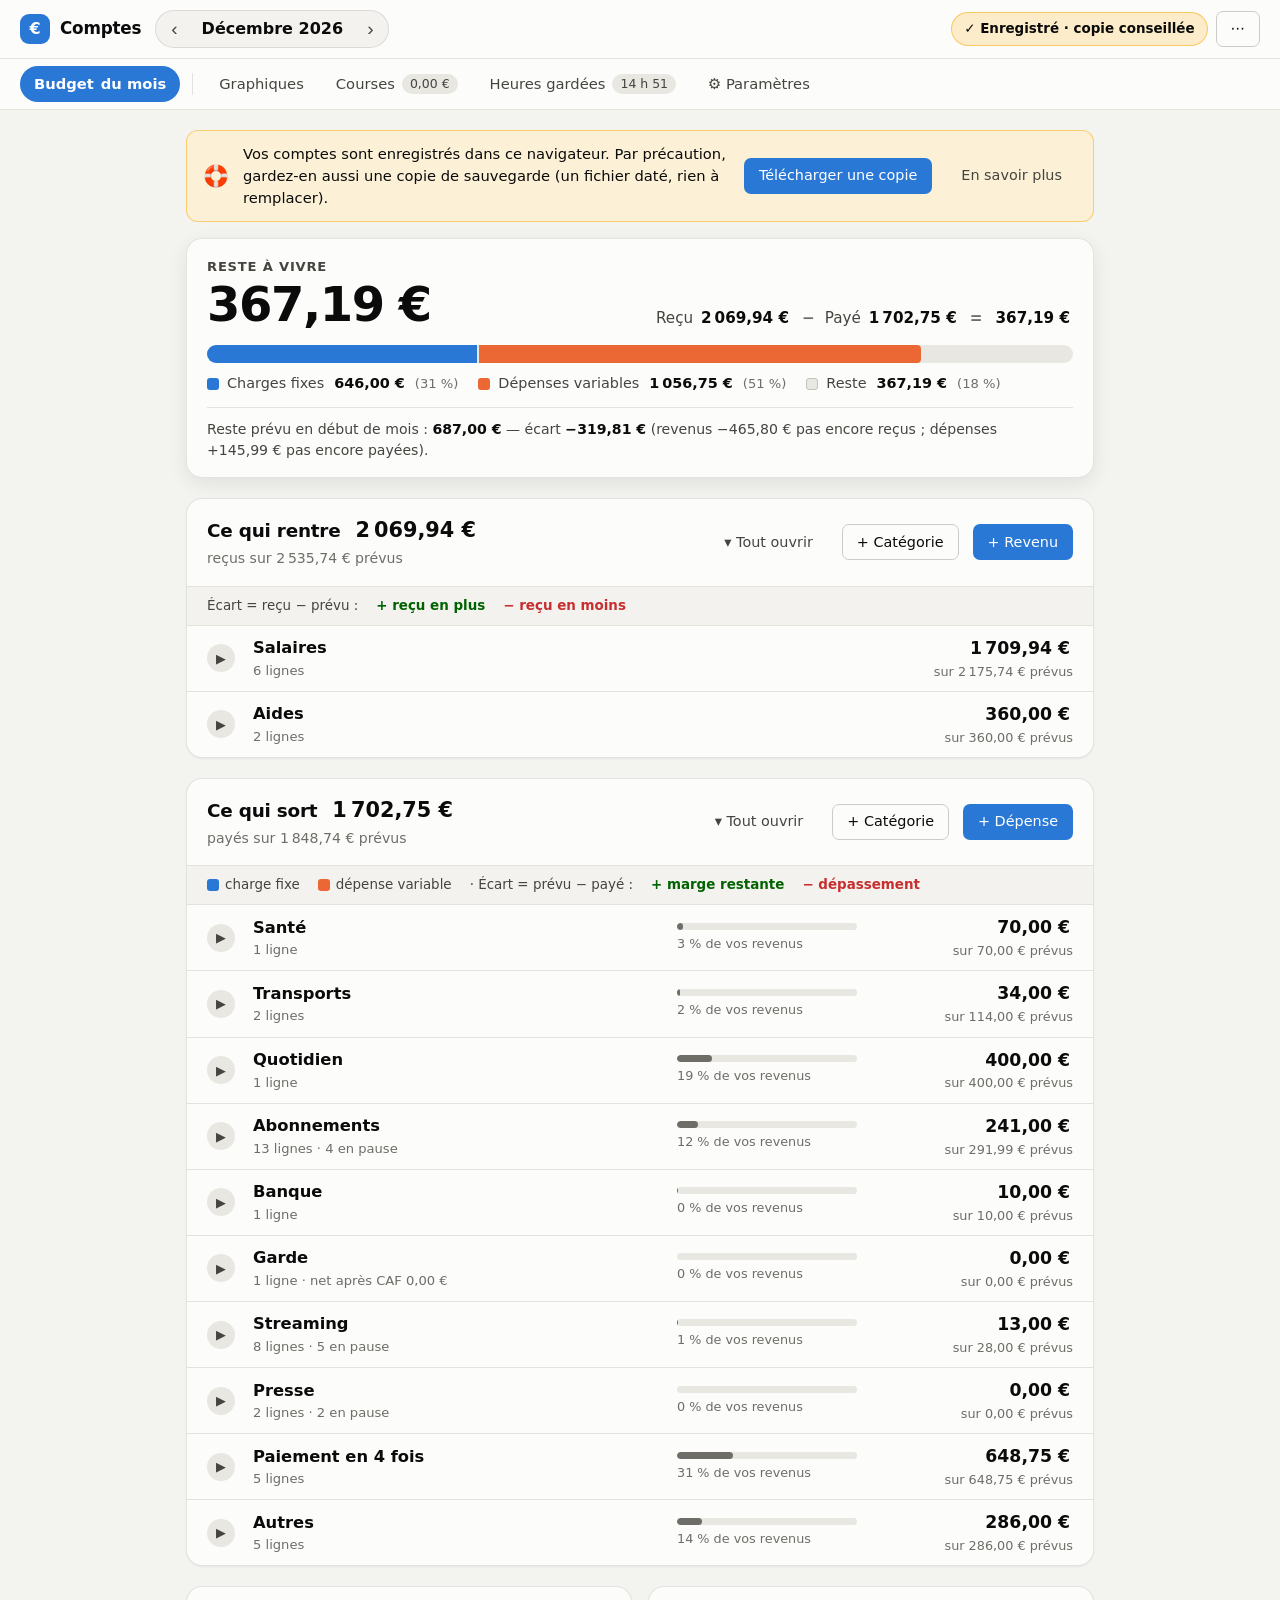
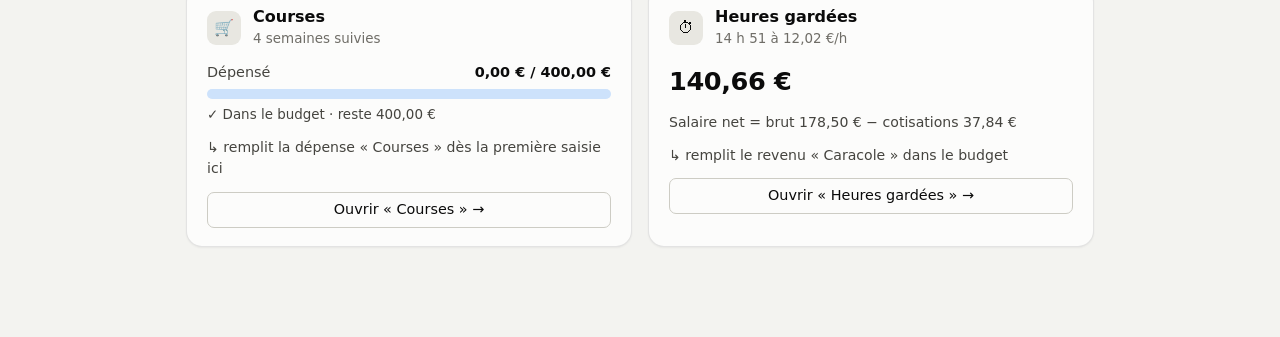
==== commit 2f5744ef: "Enregistrement automatique sans fichier à remplacer (Firefox) Les comptes s'enregistrent seuls dans " ====
--- a/comptes.html
+++ b/comptes.html
@@ -6,17 +6,21 @@
 <title>Comptes</title>
 <link rel="icon" href="data:image/svg+xml,<svg xmlns='http://www.w3.org/2000/svg' viewBox='0 0 16 16'><text y='13' font-size='14'>&#x1F4B6;</text></svg>">
 <!--
-  Comptes - suivi budgetaire mensuel.
-
-  Un seul fichier : ouvrez-le dans votre navigateur, rien a installer.
-  Vos donnees restent dans ce navigateur et ne partent nulle part.
-
-  La page principale tient en une seule vue : ce qui rentre, ce qui sort,
-  ce qui reste. Les graphiques, les courses et les heures gardees sont
-  des pages secondaires.
-
-  Pour verifier les calculs : ouvrez ce fichier avec #autotest a la fin
-  de l'adresse.
+  COMPTES - application de suivi budgétaire.
+
+  VOUS LISEZ CE TEXTE DANS GOOGLE DRIVE ?
+  C'est normal : le site drive.google.com affiche le texte des fichiers HTML
+  sans jamais les exécuter (par sécurité). Vos comptes ne sont pas abîmés.
+  Pour utiliser l'application, ouvrez ce fichier depuis votre ordinateur :
+    - avec « Google Drive pour ordinateur », dans le dossier Google Drive
+      (lecteur G: sous Windows, « Google Drive » dans le Finder sur Mac) ;
+    - ou téléchargez-le (bouton de téléchargement en haut à droite), puis
+      double-cliquez dessus.
+
+  Vos comptes s'enregistrent automatiquement dans le navigateur. Une copie
+  de sauvegarde (menu ... > Télécharger une copie de sauvegarde) contient
+  l'application et toutes vos données. Pour vérifier les calculs : ajoutez
+  #autotest à la fin de l'adresse.
 -->
 <style>
 /* ==========================================================================
@@ -794,12 +798,12 @@
   </div>
 
   <div class="tete__actions">
-    <!-- Où en est la copie de sécurité dans le fichier : un clic l'enregistre. -->
-    <button type="button" class="etat-fichier" id="etat-fichier" data-action="enregistrer-fichier"></button>
+    <!-- Enregistrement automatique : la pastille le confirme ; un clic propose une copie de sauvegarde. -->
+    <button type="button" class="etat-fichier" id="etat-fichier" data-action="etat-enregistrement"></button>
     <details class="menu">
       <summary class="bouton" title="Menu">⋯ <span class="cache">Menu</span></summary>
       <div class="menu__contenu">
-        <button type="button" data-action="enregistrer-fichier">Enregistrer dans le fichier <kbd>Ctrl+S</kbd></button>
+        <button type="button" data-action="copie-sauvegarde">Télécharger une copie de sauvegarde</button>
         <button type="button" data-action="ouvrir-sauvegarde">Ouvrir une sauvegarde…</button>
         <hr>
         <button type="button" data-action="nouveau-mois">Créer un nouveau mois…</button>
@@ -967,7 +971,7 @@
 <div id="sauvegarde" class="sauvegarde" aria-live="polite"></div>
 
 <!-- Données enregistrées dans le fichier. Vide dans le fichier d'origine ; rempli
-     par « Enregistrer dans le fichier » (Ctrl+S). Ne pas modifier à la main. -->
+     dans les copies de sauvegarde. Ne pas modifier à la main. -->
 <script type="application/json" id="donnees-integrees">null</script>
 
 <script>
@@ -1024,8 +1028,8 @@
   nomCourses: 'Courses',
   nomHeures: 'Heures gardées',
   seuilAlerte: 85,                   // % du budget à partir duquel une jauge passe à l'orange
-  rappelJours: 7,                    // rappel d'enregistrement dans un fichier (0 = jamais)
-  avertirFermeture: false,           // prévenir à la fermeture si le fichier n'est pas à jour
+  rappelJours: 7,                    // rappel de copie de sauvegarde (0 = jamais)
+  avertirFermeture: true,            // prévenir à la fermeture si le navigateur n'a pas pu enregistrer
 };
 const CATEGORIE_REVENUS_DEFAUT = { salaire: 'Salaires', aide: 'Aides' };
 
@@ -1379,7 +1383,7 @@
   }
 }
 
-/** Données enregistrées DANS le fichier comptes.html (voir enregistreFichier). */
+/** Données enregistrées DANS le fichier comptes.html (copies de sauvegarde, voir telechargeCopie). */
 function lisIntegrees() {
   const bloc = document.getElementById('donnees-integrees');
   if (!bloc) return null;
@@ -1515,7 +1519,8 @@
   if (a && !fichier) return { donnees: a, messages, source: 'navigateur' };
   if (!a) {
     messages.push({ texte: 'Comptes ouverts depuis le fichier' +
-      (fichier.fichierLe ? ' (enregistré le ' + new Date(fichier.fichierLe).toLocaleString('fr-FR') + ')' : '') + '.' });
+      (fichier.fichierLe ? ' (enregistré le ' + new Date(fichier.fichierLe).toLocaleString('fr-FR') + ')' : '') +
+      '. Si vous avez une copie de sauvegarde plus récente, ouvrez-la : menu ⋯ → Ouvrir une sauvegarde.' });
     return { donnees: fichier, messages, source: 'fichier' };
   }
   if (signatureContenu(a) === signatureContenu(fichier)) {
@@ -2055,6 +2060,7 @@
   renduEnAttente: false,
   pointeurEnfonce: false,
   valeurInitiale: null,
+  dernierEnregistrement: null, // 'ok', 'inchange', 'conflit' ou 'echec'
 };
 
 /** replaceChildren insère « null » comme texte : on filtre avant. */
@@ -2752,31 +2758,32 @@
   return new Date(iso).toLocaleString('fr-FR', { day: 'numeric', month: 'long', hour: '2-digit', minute: '2-digit' });
 }
 
-/** Pastille de l'en-tête et rappel : où en est la copie de sécurité dans un fichier. */
+/** Pastille de l'en-tête et rappel : l'enregistrement automatique, et la dernière copie de sauvegarde. */
 function dessineEtatFichier() {
   const bouton = $('#etat-fichier');
-  if (!bouton) return;
-  const aJour = fichierAJour();
+  if (!bouton || !D) return;
+  const enregistre = stockageDisponible && etat.dernierEnregistrement !== 'echec';
+  const conseillee = enregistre && copieConseillee();
   const jamais = !D.fichierLe;
-  bouton.className = 'etat-fichier ' + (aJour ? 'etat-fichier--ok' : (jamais ? 'etat-fichier--jamais' : 'etat-fichier--attente'));
-  const icone = aJour ? '✓' : (jamais ? '⚠' : '●');
-  const texte = aJour ? 'Fichier à jour' : (jamais ? 'Pas encore de fichier' : 'À enregistrer');
+  bouton.className = 'etat-fichier ' + (!enregistre ? 'etat-fichier--jamais' : (conseillee ? 'etat-fichier--attente' : 'etat-fichier--ok'));
+  const icone = !enregistre ? '⚠' : '✓';
+  const texte = !enregistre ? 'Non enregistré' : (conseillee ? 'Enregistré · copie conseillée' : 'Enregistré');
   // Sur téléphone, seule l'icône reste visible ; le texte complet reste lu et survolable.
   remplace(bouton, el('span', { 'aria-hidden': 'true', texte: icone }), el('span', { class: 'etat-fichier__texte', texte: ' ' + texte }));
-  bouton.setAttribute('aria-label', texte + ' — enregistrer dans le fichier');
-  bouton.title = aJour ? 'Vos comptes sont enregistrés dans le fichier (' + dateCourte(D.fichierLe) + ').'
-    : 'Des modifications ne sont pour l’instant que dans ce navigateur. Cliquez (ou Ctrl+S) pour les enregistrer dans le fichier.';
-
-  const p = D.parametres;
+  bouton.setAttribute('aria-label', texte);
+  bouton.title = !enregistre
+    ? 'Le navigateur refuse d’enregistrer : téléchargez une copie de sauvegarde pour ne rien perdre.'
+    : 'Enregistré automatiquement dans ce navigateur, à chaque modification. ' +
+      (jamais ? 'Aucune copie de sauvegarde pour l’instant.' : 'Dernière copie de sauvegarde : ' + dateCourte(D.fichierLe) + '.');
+
   const retard = joursDepuis(D.fichierLe);
-  const rappel = !aJour && p.rappelJours > 0 && (jamais || retard >= p.rappelJours);
-  remplace($('#rappel-sauvegarde'), rappel ? el('div', { class: 'rappel', role: 'status' },
+  remplace($('#rappel-sauvegarde'), conseillee ? el('div', { class: 'rappel', role: 'status' },
     el('span', { class: 'rappel__icone', 'aria-hidden': 'true', texte: '🛟' }),
     el('span', { class: 'rappel__texte' },
-      jamais ? 'Vos comptes ne sont pour l’instant que dans ce navigateur. Enregistrez-les dans un fichier (par exemple dans votre Drive) pour les mettre à l’abri.'
-             : 'Dernier enregistrement dans un fichier : ' + dateCourte(D.fichierLe) + ' (il y a ' + retard + ' jours).'),
-    el('button', { type: 'button', class: 'bouton bouton--primaire', 'data-action': 'enregistrer-fichier', texte: 'Enregistrer maintenant' }),
-    el('button', { type: 'button', class: 'bouton bouton--discret', 'data-vue': 'parametres', texte: 'Comment faire ?' })) : null);
+      (jamais ? 'Vos comptes sont enregistrés dans ce navigateur. Par précaution, gardez-en aussi une copie de sauvegarde (un fichier daté, rien à remplacer).'
+              : 'Dernière copie de sauvegarde : ' + dateCourte(D.fichierLe) + ' (il y a ' + retard + ' jour' + (retard > 1 ? 's' : '') + '). Vos comptes ont changé depuis.')),
+    el('button', { type: 'button', class: 'bouton bouton--primaire', 'data-action': 'copie-sauvegarde', texte: 'Télécharger une copie' }),
+    el('button', { type: 'button', class: 'bouton bouton--discret', 'data-vue': 'parametres', texte: 'En savoir plus' })) : null);
 }
 
 function montreVue(nom) {
@@ -3355,18 +3362,17 @@
   if (!hote) return;
   const p = D.parametres;
   const versions = lisVersions();
-  const surFirefox = /firefox/i.test(navigator.userAgent);
-  const enregistrementDirect = typeof window.showSaveFilePicker === 'function';
 
   remplace(hote,
     /* -- Sauvegarde ------------------------------------------------------ */
     el('article', { class: 'carte carte--importante', id: 'section-sauvegarde' },
-      titreSection('Sauvegarde et sécurité des données',
-        'Vos comptes sont protégés à trois niveaux. Le troisième dépend de vous : c’est le seul qui survit à un changement d’ordinateur ou de navigateur.'),
+      titreSection('Enregistrement et sauvegardes',
+        'Il n’y a rien à enregistrer à la main, ni aucun fichier à remplacer. Vos comptes sont protégés à trois niveaux.'),
       el('ol', { class: 'niveaux' },
         el('li', {},
           el('strong', { texte: 'Enregistrement automatique dans ce navigateur. ' }),
-          'À chaque modification, vérifié par relecture. Si l’application est ouverte dans deux onglets, ils se synchronisent au lieu de s’écraser. ',
+          'À chaque modification, vérifié par relecture. Vous pouvez fermer l’onglet ou éteindre l’ordinateur à tout moment : en rouvrant votre fichier comptes.html, tout est là. ',
+          'Si l’application est ouverte dans deux onglets, ils se synchronisent au lieu de s’écraser. ',
           el('span', { 'data-zone': 'persistance', class: 'niveaux__etat' }),
           el('button', { type: 'button', class: 'bouton bouton--discret', 'data-action': 'persister',
                          'data-zone': 'bouton-persistance', hidden: true,
@@ -3376,34 +3382,28 @@
           'Une copie par heure d’activité, et une avant chaque opération délicate (suppression de catégorie, restauration…). ',
           el('span', { class: 'niveaux__etat', texte: versions.length + ' version' + (versions.length > 1 ? 's' : '') + ' gardée' + (versions.length > 1 ? 's' : '') + ' (30 au plus).' })),
         el('li', {},
-          el('strong', { texte: 'Le fichier comptes.html lui-même. ' }),
-          '« Enregistrer » produit un fichier qui contient l’application ET toutes vos données. Rangé dans votre Drive, il est copié dans le cloud et Google en garde les versions successives. ',
+          el('strong', { texte: 'Copies de sauvegarde. ' }),
+          'Un fichier daté (par exemple comptes-sauvegarde-2026-09-28-18h30.html) qui contient l’application ET toutes vos données. ',
+          'Chaque copie est un fichier nouveau : rien à remplacer. Elle sert si le navigateur perdait ses données, ou pour ouvrir vos comptes sur un autre ordinateur. ',
           el('span', { class: 'niveaux__etat', 'data-zone': 'etat-fichier-detail' }))),
       el('div', { class: 'actions-sauvegarde' },
-        el('button', { type: 'button', class: 'bouton bouton--primaire', 'data-action': 'enregistrer-fichier', texte: 'Enregistrer dans le fichier (Ctrl+S)' }),
+        el('button', { type: 'button', class: 'bouton bouton--primaire', 'data-action': 'copie-sauvegarde', texte: 'Télécharger une copie de sauvegarde' }),
         el('button', { type: 'button', class: 'bouton', 'data-action': 'ouvrir-sauvegarde', texte: 'Ouvrir une sauvegarde…' }),
         el('button', { type: 'button', class: 'bouton', 'data-action': 'export-json', texte: 'Exporter les données (JSON)' })),
 
       el('details', { class: 'guide', open: !D.fichierLe },
-        el('summary', { texte: 'Mode d’emploi : Google Drive et Firefox' }),
+        el('summary', { texte: 'Mode d’emploi avec Firefox' }),
         el('div', { class: 'guide__corps' },
-          el('p', {}, 'Mettre le fichier sur votre Drive avec un raccourci Firefox est une bonne idée, ',
-            el('strong', { texte: 'à une condition' }),
-            ' : sans « Enregistrer », vos données restent dans Firefox, pas dans le fichier. Le Drive ne copierait alors que l’application, vide.'),
           el('ol', {},
-            el('li', {}, 'Installez « Google Drive pour ordinateur » et placez comptes.html dans un dossier de « Mon Drive » (par exemple Mon Drive › Comptes).'),
-            el('li', {}, 'Ouvrez-le depuis ce dossier (double-clic), puis ajoutez-le aux marque-pages de Firefox. N’ouvrez pas le fichier depuis le site drive.google.com : le Drive en ligne n’exécute pas les applications.'),
-            el('li', {}, 'Dans Firefox : Paramètres › Général › Fichiers et applications › cochez « Toujours vous demander où enregistrer les fichiers ».'),
-            el('li', {}, 'Après une séance de saisie, faites Ctrl+S (ou « Enregistrer dans le fichier »). Choisissez le fichier comptes.html de votre Drive et acceptez de le remplacer.'),
-            el('li', {}, 'Si un jour le navigateur perd vos données, ou sur un autre ordinateur : ouvrez simplement comptes.html depuis le Drive, tout y est. Pour revenir en arrière, clic droit sur le fichier dans drive.google.com › « Gérer les versions ».')),
+            el('li', {}, 'Ouvrez toujours le même fichier comptes.html (un marque-page Firefox est idéal). Vos comptes sont liés à ce fichier, à cet emplacement : ne le déplacez pas et ne le renommez pas. Si vous le faites, ouvrez ensuite votre dernière copie de sauvegarde, tout reviendra.'),
+            el('li', {}, 'Pour que les copies se rangent seules, sans question : Firefox › Paramètres › Général › Fichiers et applications › Téléchargements. Choisissez « Enregistrer les fichiers dans » un dossier (par exemple un dossier « Sauvegardes comptes », éventuellement dans votre Drive) et décochez « Toujours vous demander où enregistrer les fichiers ».'),
+            el('li', {}, 'Téléchargez une copie de temps en temps : un rappel apparaît en haut de la page quand la dernière date un peu (réglable plus bas). Les anciennes copies peuvent être supprimées quand vous voulez ; gardez au moins les plus récentes.'),
+            el('li', {}, 'Si un jour vos comptes ont disparu (autre ordinateur, données du navigateur effacées) : menu ⋯ › « Ouvrir une sauvegarde… » et choisissez la copie la plus récente. Vous pouvez aussi simplement ouvrir la copie dans Firefox.')),
           el('p', { class: 'guide__note' },
-            surFirefox
-              ? 'Firefox ne permet pas à une page d’écrire directement dans un fichier : chaque enregistrement passe donc par la fenêtre « Enregistrer sous ». C’est une limite volontaire de Firefox, pas un défaut de l’application.'
-              : (enregistrementDirect
-                ? 'Votre navigateur permet l’écriture directe : au premier enregistrement vous choisissez le fichier, les suivants l’écrasent sans rien demander tant que l’onglet reste ouvert.'
-                : 'Votre navigateur passe par un téléchargement : choisissez le fichier existant pour le remplacer.')),
+            el('strong', { texte: 'Attention : ' }),
+            'l’effacement de l’historique de Firefox avec la case « Cookies et données de sites » cochée, ou le réglage « Supprimer les cookies et les données des sites à la fermeture de Firefox », efface aussi les comptes enregistrés dans le navigateur. Évitez-les, ou faites une copie de sauvegarde juste avant.'),
           el('p', { class: 'guide__note' },
-            'Évitez d’avoir comptes.html ouvert sur deux ordinateurs à la fois : chaque ordinateur garde ses propres modifications jusqu’au prochain enregistrement, et le dernier enregistré l’emporte (l’autre version est gardée dans l’historique).'))),
+            'Pourquoi une copie plutôt que le fichier lui-même ? Par sécurité, Firefox ne permet à aucune page web d’écrire dans un fichier de votre ordinateur. L’application enregistre donc dans Firefox, et les copies sont des téléchargements.'))),
 
       el('h3', { class: 'sous-titre-section', texte: 'Versions précédentes' }),
       versions.length
@@ -3468,12 +3468,12 @@
             el('option', { value: v, selected: (document.documentElement.dataset.theme || 'auto') === v }, t)))),
         reglage('Alerte « budget presque atteint » à', el('span', { class: 'champ-pourcent' },
           champParametre('seuilAlerte', String(p.seuilAlerte), { type: 'number', min: '1', max: '100', class: 'champ champ--nombre' }))),
-        reglage('Rappel d’enregistrement dans un fichier', el('select', { class: 'champ', 'data-param': 'rappelJours', 'data-cle': 'param-rappelJours' },
+        reglage('Rappel de copie de sauvegarde', el('select', { class: 'champ', 'data-param': 'rappelJours', 'data-cle': 'param-rappelJours' },
           [[0, 'Jamais'], [1, 'Chaque jour'], [3, 'Tous les 3 jours'], [7, 'Chaque semaine'], [14, 'Toutes les 2 semaines'], [30, 'Chaque mois']]
             .map(([v, t]) => el('option', { value: v, selected: p.rappelJours === v }, t))))),
       el('label', { class: 'interrupteur' },
         el('input', { type: 'checkbox', class: 'bascule', checked: p.avertirFermeture, 'data-param': 'avertirFermeture' }),
-        'Prévenir en fermant l’onglet si des modifications ne sont pas encore dans le fichier')));
+        'Prévenir en fermant l’onglet si le navigateur n’a pas pu enregistrer')));
   majPageParametres();
 }
 
@@ -3482,12 +3482,11 @@
   const bouton = $('[data-zone="bouton-persistance"]');
   if (bouton) bouton.hidden = etat.persistance !== false;
   texteZone('[data-zone="etat-fichier-detail"]', D.fichierLe
-    ? (fichierAJour() ? 'À jour : enregistré le ' + dateCourte(D.fichierLe) + '.'
-                      : 'Dernier enregistrement le ' + dateCourte(D.fichierLe) + ' — des modifications plus récentes ne sont que dans ce navigateur.')
-    : 'Pas encore fait.');
+    ? 'Dernière copie : ' + dateCourte(D.fichierLe) + (fichierAJour() ? ' (à jour).' : ', modifiée depuis.')
+    : 'Aucune copie pour l’instant.');
   texteZone('[data-zone="persistance"]', etat.persistance === true
     ? 'Le navigateur s’est engagé à ne pas effacer ces données de lui-même.'
-    : (etat.persistance === false ? 'Le navigateur peut effacer ces données en cas de manque de place : d’où l’importance du fichier.' : ''));
+    : (etat.persistance === false ? 'Le navigateur peut effacer ces données en cas de manque de place : d’où l’intérêt des copies de sauvegarde.' : ''));
 }
 
 /* ========================================================================== */
@@ -3517,6 +3516,7 @@
   const resultat = enregistreDonnees();
   if (resultat === 'ok') signaleSauvegarde('Enregistré');
   else if (resultat === 'conflit') resoutConflit();
+  if (resultat !== etat.dernierEnregistrement) { etat.dernierEnregistrement = resultat; dessineEtatFichier(); }
   return resultat;
 }
 
@@ -3548,7 +3548,8 @@
 window.addEventListener('pagehide', () => { if (minuteurEnregistrement) enregistreMaintenant(); });
 window.addEventListener('beforeunload', (evenement) => {
   if (minuteurEnregistrement) enregistreMaintenant();
-  if (D && D.parametres.avertirFermeture && !fichierAJour()) {
+  // Tout est enregistré dans le navigateur à chaque frappe : on ne prévient que si cela a échoué.
+  if (D && D.parametres.avertirFermeture && !stockageDisponible) {
     evenement.preventDefault();
     evenement.returnValue = '';
   }
@@ -3675,11 +3676,11 @@
   enregistreMaintenant();
 });
 
-/* -- Ctrl+S (ou Cmd+S) : enregistrer dans le fichier, au lieu de la page brute. -- */
+/* -- Ctrl+S (ou Cmd+S) : tout est déjà enregistré ; on le confirme au lieu d'enregistrer la page brute. -- */
 document.addEventListener('keydown', (evenement) => {
   if ((evenement.ctrlKey || evenement.metaKey) && !evenement.altKey && evenement.key.toLowerCase() === 's') {
     evenement.preventDefault();
-    enregistreFichier();
+    expliqueEnregistrement();
   }
 }, true);
 /* -- Clavier : Entrée valide, Échap annule la saisie en cours -------------- */
@@ -3968,7 +3969,8 @@
 function actionMenu(action) {
   $$('.menu[open]').forEach(m => m.removeAttribute('open'));
   if (action === 'nouveau-mois') { nouveauMois(); return; }
-  if (action === 'enregistrer-fichier') { enregistreFichier(); return; }
+  if (action === 'etat-enregistrement') { expliqueEnregistrement(); return; }
+  if (action === 'copie-sauvegarde') { telechargeCopie(); return; }
   if (action === 'ouvrir-sauvegarde') { $('#fichier-import').click(); return; }
   if (action === 'persister') { demandePersistance(); return; }
   if (action === 'export-csv') {
@@ -3979,7 +3981,7 @@
     enregistreMaintenant();
     telecharge('comptes-donnees-' + new Date().toISOString().slice(0, 10) + '.json',
                JSON.stringify(Object.assign({ application: 'comptes' }, D), null, 2), 'application/json');
-    toast('Données exportées. Pour une sauvegarde complète, préférez « Enregistrer dans le fichier ».');
+    toast('Données exportées. Pour une sauvegarde complète, préférez « Télécharger une copie de sauvegarde ».');
     return;
   }
   if (action === 'supprimer-mois') { supprimeMoisAffiche(); }
@@ -4152,50 +4154,11 @@
    Le fichier produit est l'application elle-même, avec les données à l'intérieur :
    l'ouvrir sur n'importe quel ordinateur retrouve les comptes. */
 
-let poigneeFichier = null;      // écriture directe (Chrome, Edge) : garde le fichier choisi
-
-function nomDuFichier() {
-  const nom = decodeURIComponent(location.pathname.split('/').pop() || '');
-  return /\.html?$/i.test(nom) ? nom : 'comptes.html';
-}
-
 function pageAvecDonnees(donnees) {
   const clone = SOURCE_PAGE.cloneNode(true);
   // « < » échappé : le JSON ne peut pas refermer la balise qui le contient.
   clone.querySelector('#donnees-integrees').textContent = JSON.stringify(donnees).replace(/</g, '\\u003c');
   return '<!doctype html>\n' + clone.outerHTML + '\n';
-}
-
-async function enregistreFichier() {
-  if (enregistreMaintenant() === 'conflit') return false;
-  const avant = { fichierLe: D.fichierLe, fichierRevision: D.fichierRevision };
-  D.fichierLe = new Date().toISOString();
-  D.fichierRevision = D.revision;
-  const contenu = pageAvecDonnees(D);
-  const termine = (message) => {
-    enregistreDonnees({ meta: true, force: true });
-    dessineEtatFichier();
-    majPageParametres();
-    toast(message, { duree: 9000 });
-    return true;
-  };
-  if (typeof window.showSaveFilePicker === 'function') {
-    try {
-      if (!poigneeFichier) {
-        poigneeFichier = await window.showSaveFilePicker({ suggestedName: nomDuFichier(),
-          types: [{ description: 'Application Comptes', accept: { 'text/html': ['.html'] } }] });
-      }
-      const flux = await poigneeFichier.createWritable();
-      await flux.write(contenu);
-      await flux.close();
-      return termine('✓ Comptes enregistrés dans « ' + poigneeFichier.name + ' ».');
-    } catch (erreur) {
-      if (erreur && erreur.name === 'AbortError') { Object.assign(D, avant); dessineEtatFichier(); return false; }
-      poigneeFichier = null;       // écriture directe refusée : on passe par le téléchargement
-    }
-  }
-  telecharge(nomDuFichier(), contenu, 'text/html;charset=utf-8');
-  return termine('Fichier « ' + nomDuFichier() + ' » prêt. Enregistrez-le à la place de l’ancien (dans votre Drive).');
 }
 
 /** Lit un fichier de sauvegarde : comptes.html enregistré, ou export JSON. */
@@ -4288,7 +4251,7 @@
   try { etat.persistance = await navigator.storage.persist(); } catch (e) { etat.persistance = false; }
   majPageParametres();
   toast(etat.persistance ? 'Le navigateur protège désormais ces données.'
-                         : 'Le navigateur a refusé : gardez l’habitude d’enregistrer dans le fichier.', { erreur: !etat.persistance });
+                         : 'Le navigateur a refusé : gardez l’habitude de télécharger des copies de sauvegarde.', { erreur: !etat.persistance });
 }
 /* -- Thème, préférences, mise en page ------------------------------------------- */
 
@@ -4384,7 +4347,60 @@
     navigator.storage.persisted().then(v => { etat.persistance = v; majPageParametres(); }).catch(() => {});
   }
   for (const m of messages) toast(m.texte, { erreur: !!m.erreur, duree: 15000 });
-}
+}/* ========================================================================== */
+/* 6 bis. Enregistrement et copies de sauvegarde                              */
+/*                                                                            */
+/* Les comptes s'enregistrent tout seuls dans le navigateur, à chaque         */
+/* modification : il n'y a rien à « enregistrer » à la main, ni aucun         */
+/* fichier à remplacer.                                                       */
+/*                                                                            */
+/* La copie de sauvegarde est un filet de sécurité en plus : un fichier       */
+/* nouveau et daté (application + données), téléchargé d'un clic. Firefox     */
+/* ne permet pas à une page d'écrire dans un fichier existant ; un fichier    */
+/* neuf à chaque fois évite justement d'avoir à remplacer quoi que ce soit.   */
+/* ========================================================================== */
+
+function nomCopie(date = new Date()) {
+  const deux = (n) => String(n).padStart(2, '0');
+  return 'comptes-sauvegarde-' + date.getFullYear() + '-' + deux(date.getMonth() + 1) + '-' +
+         deux(date.getDate()) + '-' + deux(date.getHours()) + 'h' + deux(date.getMinutes()) + '.html';
+}
+
+/** Une copie est conseillée quand la dernière est plus vieille que le rappel choisi
+    et que des modifications ont eu lieu depuis. */
+function copieConseillee() {
+  const p = D.parametres;
+  if (!p.rappelJours || fichierAJour()) return false;
+  return joursDepuis(D.fichierLe) >= p.rappelJours;
+}
+
+function telechargeCopie() {
+  if (enregistreMaintenant() === 'conflit') return false;
+  const maintenant = new Date();
+  D.fichierLe = maintenant.toISOString();
+  D.fichierRevision = D.revision;
+  const nom = nomCopie(maintenant);
+  telecharge(nom, pageAvecDonnees(D), 'text/html;charset=utf-8');
+  enregistreDonnees({ meta: true, force: true });
+  dessineEtatFichier();
+  majPageParametres();
+  toast('Copie de sauvegarde téléchargée : « ' + nom + ' ». Rien à remplacer : continuez d’ouvrir ' +
+        'votre fichier habituel, vos comptes y sont.', { duree: 8000 });
+  return true;
+}
+
+/** Ctrl+S, ou clic sur la pastille « Enregistré » : rassure et propose une copie. */
+function expliqueEnregistrement() {
+  const resultat = enregistreMaintenant();
+  if (resultat === 'conflit') return;
+  if (!stockageDisponible) { montreAlerteStockage(); return; }
+  signaleSauvegarde('Enregistré');
+  toast('✓ Vos comptes sont enregistrés automatiquement dans ce navigateur, à chaque modification. ' +
+        (D.fichierLe ? 'Dernière copie de sauvegarde : ' + dateCourte(D.fichierLe) + '.'
+                     : 'Aucune copie de sauvegarde pour l’instant.'),
+        { duree: 7000, action: { libelle: 'Télécharger une copie', faire: telechargeCopie } });
+}
+
 /* -- Auto-vérification : ouvrir le fichier avec #autotest ------------------ */
 
 function verifie() {
@@ -4611,6 +4627,22 @@
   teste('Empreinte : ignore les informations d’enregistrement',
         signatureContenu(Object.assign({}, D, { revision: 999, modifieLe: 'x', fichierLe: 'y' })), signatureContenu(D));
 
+  // Copies de sauvegarde : nom daté, rappel seulement s'il y a du nouveau depuis la dernière copie.
+  teste('Copie : nom daté, jamais le même que le fichier', nomCopie(new Date(2026, 8, 5, 7, 3)), 'comptes-sauvegarde-2026-09-05-07h03.html');
+  const memo = { fichierLe: D.fichierLe, fichierRevision: D.fichierRevision, rappel: D.parametres.rappelJours };
+  D.parametres.rappelJours = 7;
+  D.fichierLe = null; D.fichierRevision = null;
+  teste('Copie : conseillée quand il n’y en a jamais eu', copieConseillee(), true);
+  D.fichierLe = new Date(Date.now() - 10 * 86400000).toISOString(); D.fichierRevision = D.revision - 1;
+  teste('Copie : conseillée quand la dernière est ancienne et dépassée', copieConseillee(), true);
+  D.fichierRevision = D.revision;
+  teste('Copie : pas de rappel si rien n’a changé depuis', copieConseillee(), false);
+  D.fichierLe = new Date(Date.now() - 2 * 86400000).toISOString(); D.fichierRevision = D.revision - 1;
+  teste('Copie : pas de rappel avant le délai choisi', copieConseillee(), false);
+  D.parametres.rappelJours = 0; D.fichierLe = null;
+  teste('Copie : rappel désactivable', copieConseillee(), false);
+  Object.assign(D, { fichierLe: memo.fichierLe, fichierRevision: memo.fichierRevision }); D.parametres.rappelJours = memo.rappel;
+
   // Aller-retour export / import.
   donneesDeDepart();
   synchroniseLiens(moisActif());
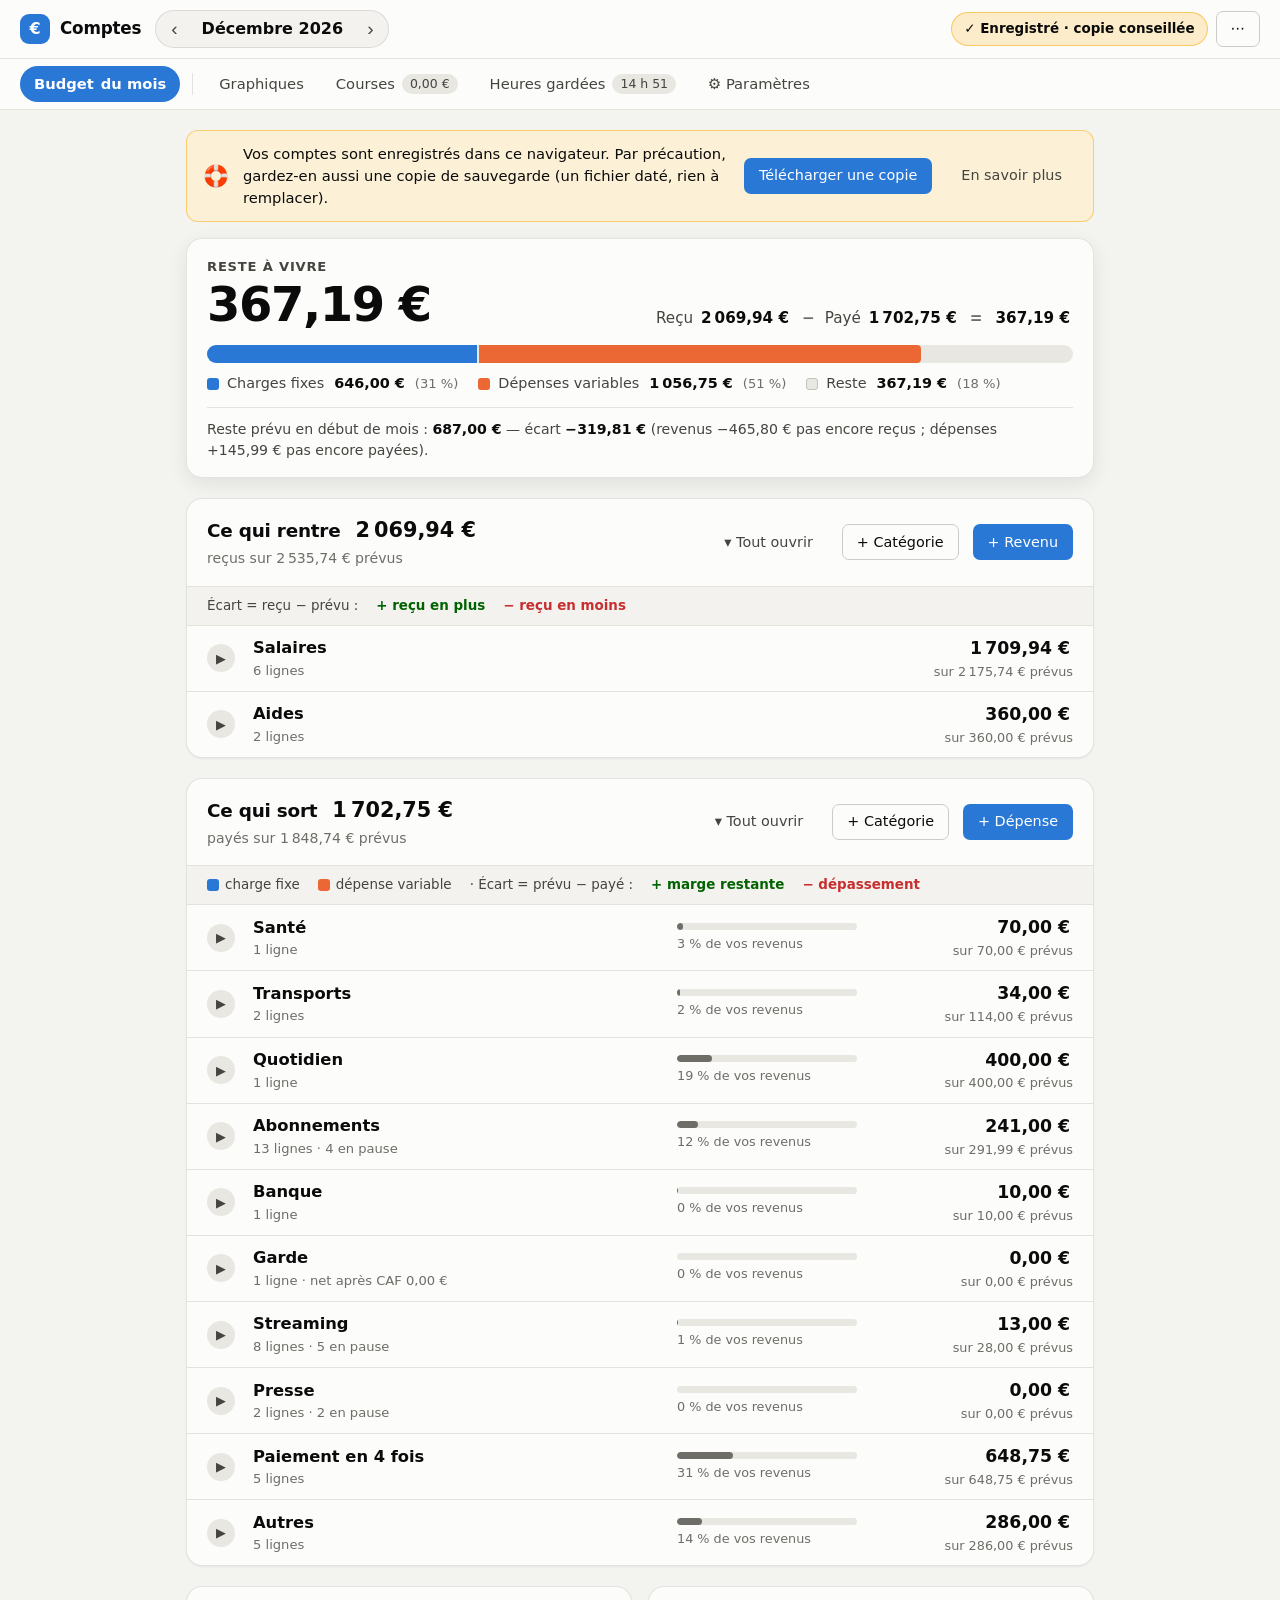
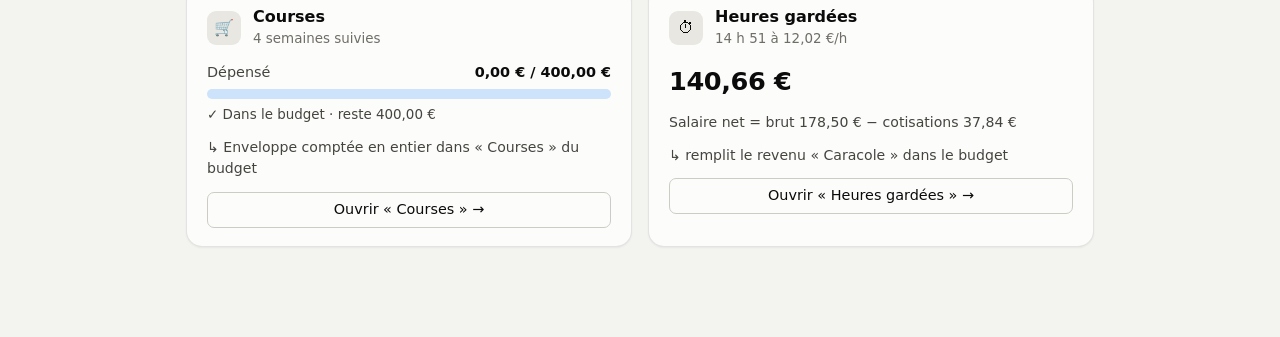
==== commit 7e1aebb8: "Courses : l'enveloppe entière compte dans le budget du mois Les achats saisis dans le module Courses" ====
--- a/comptes.html
+++ b/comptes.html
@@ -466,7 +466,7 @@
 
 /* Un montant calculé par un module ne ressemble pas à un champ. */
 .valeur-auto {
-  appearance: none; cursor: pointer; width: 100%;
+  appearance: none; cursor: pointer; width: 100%; position: relative;
   display: flex; align-items: center; justify-content: flex-end; gap: 7px;
   height: 38px; padding: 6px 10px;
   border: 1px dashed var(--bord-champ); border-radius: var(--r-s);
@@ -474,9 +474,11 @@
   font-variant-numeric: tabular-nums;
 }
 .valeur-auto:hover { border-style: solid; border-color: var(--accent); }
+/* Le jeton du module est posé sur le bord du cadre : le montant garde toute la largeur. */
 .valeur-auto__badge {
-  padding: 1px 7px; border-radius: 999px; background: var(--surface-3);
-  color: var(--encre-2); font-size: .72rem; font-weight: 600;
+  position: absolute; top: -9px; right: 8px;
+  padding: 0 6px; border-radius: 999px; background: var(--surface-3);
+  color: var(--encre-2); font-size: .68rem; font-weight: 600; line-height: 16px; white-space: nowrap;
 }
 
 /* Panneau « ⋯ » */
@@ -648,6 +650,7 @@
   .ligne__montants { grid-area: montants; display: grid; grid-template-columns: 1fr 1fr auto; gap: 8px; align-items: end; margin-top: 4px; }
   .montant__etiquette { display: block; font-size: .74rem; font-weight: 600; letter-spacing: .05em; text-transform: uppercase; color: var(--encre-3); margin-bottom: 3px; }
   .ligne__ecart { align-self: center; padding-top: 16px; }
+  .montant .valeur-auto { margin-top: 8px; }   /* place pour le jeton du module, sous l'étiquette */
   .ligne-detail { margin: 2px 14px 12px; }
   .ligne-detail .champ, .ligne-detail .large .champ { min-width: 0; width: 100%; }
   .ligne-detail label { flex: 1 1 140px; }
@@ -1755,8 +1758,10 @@
    Deux lignes du budget ne se saisissent pas à la main : elles sont le reflet
    d'un module.
 
-     ligne « Courses » (lien = courses)  : prévu  -> budget confié au module
-                                           réel   <- total dépensé dans le module
+     ligne « Courses » (lien = courses)  : prévu = payé = budget confié au module
+                                           (l'enveloppe est comptée en entier dans
+                                           le budget ; les achats ne font que la
+                                           consommer, dans le module)
      ligne « Caracole » (lien = heures)  : réel   <- salaire net calculé
 
    La synchronisation a lieu avant chaque enregistrement et chaque affichage,
@@ -1778,19 +1783,19 @@
   return eur(ligne ? ligne.estime : mois.budgetCourses);
 }
 
-/** Recopie les totaux des modules dans les lignes de budget correspondantes.
-
-   Un module ne prend la main qu'une fois rempli : tant qu'aucun achat n'est
-   saisi, le montant écrit à la main dans le budget est conservé. Sans cette
-   règle, ouvrir l'application effacerait des montants que personne n'a
-   demandé d'effacer. */
+/** Recopie les modules dans les lignes de budget correspondantes.
+
+   Courses : l'enveloppe entière compte comme dépensée dans le budget du mois,
+   quels que soient les achats déjà saisis. Elle ne change que si l'on modifie
+   le budget courses (ici ou dans le module : c'est le même nombre).
+
+   Heures : le module ne prend la main qu'une fois rempli ; tant qu'aucun
+   horaire n'est saisi, le montant écrit à la main dans le budget est conservé. */
 function synchroniseLiens(mois) {
   const ligneCourses = moduleActif('courses') ? ligneReliee(mois, 'courses') : null;
   if (ligneCourses) {
     mois.budgetCourses = eur(ligneCourses.estime);
-    if (mois.achats.length) {
-      ligneCourses.reel = recapCourses(mois.semaines, mois.achats, budgetCourses(mois)).depense;
-    }
+    ligneCourses.reel = eur(ligneCourses.estime);
   }
   const ligneHeures = moduleActif('heures') ? ligneReliee(mois, 'heures') : null;
   if (ligneHeures) {
@@ -1802,7 +1807,7 @@
 /** Un module pilote-t-il déjà sa ligne de budget ? */
 function modulePilote(mois, lien) {
   if (!moduleActif(lien) || !ligneReliee(mois, lien)) return false;
-  return lien === 'courses' ? mois.achats.length > 0
+  return lien === 'courses' ? true
     : recapHeures(mois.creneaux, mois.tauxHoraire, mois.tauxCotisation).minutes > 0;
 }
 /* ========================================================================== */
@@ -2280,7 +2285,9 @@
         el('span', { class: 'montant__etiquette', texte: libelleReel }),
         el('button', {
           type: 'button', class: 'valeur-auto', 'data-aller': moduleLie,
-          title: 'Montant calculé automatiquement par le module ' + nomModule + ' — cliquer pour l’ouvrir',
+          title: moduleLie === 'courses'
+            ? 'Enveloppe courses comptée en entier (égale au prévu) — cliquer pour ouvrir le module et suivre les achats'
+            : 'Montant calculé automatiquement par le module ' + nomModule + ' — cliquer pour l’ouvrir',
           'aria-label': libelleReel + ' calculé par le module ' + nomModule + ', ouvrir le module',
         },
           el('span', { 'data-auto': l.id }),
@@ -2656,6 +2663,15 @@
 
 function contenuEcart(l) {
   if (!l.actif) return el('span', { title: 'En pause : cette ligne ne compte pas dans les totaux', texte: 'hors total' });
+  if (l.lien === 'courses' && modulePilote(etat.mois, 'courses')) {
+    // L'enveloppe compte en entier ; on montre seulement où en sont les achats.
+    const c = etat.recap.courses;
+    return el('span', {
+      class: c.restant >= 0 ? 'texte-bon' : 'texte-mauvais', 'data-suivi': 'e:' + l.id,
+      title: euros(c.depense) + ' d’achats sur ' + euros(c.budgetTotal) + '. L’enveloppe entière est déjà comptée dans le reste à vivre.',
+      texte: c.restant >= 0 ? 'reste ' + euros(c.restant) : 'dépassé ' + euros(-c.restant),
+    });
+  }
   const estime = eur(l.estime), reel = eur(l.reel);
   const ecart = l.type === 'depense' ? eur(estime - reel) : eur(reel - estime);
   if (Math.abs(ecart) < 0.005) return el('span', { title: 'Conforme au prévu', texte: '—' });
@@ -2720,7 +2736,9 @@
         el('div', {}, el('div', { class: 'module__titre', texte: p.nomCourses }),
                       el('div', { class: 'module__sous-titre', texte: courses.semaines.length + ' semaines suivies' }))),
       jauge('Dépensé', courses.depense, courses.budgetTotal),
-      el('div', { class: 'module__detail', texte: detailLien(ligneCourses, 'courses', 'Courses', 'remplit la dépense') }),
+      el('div', { class: 'module__detail', texte: !ligneCourses
+        ? 'Aucune ligne reliée : choisissez « ' + libellesLiens().courses + ' » dans le ⋯ d’une ligne.'
+        : '↳ Enveloppe comptée en entier dans « ' + (ligneCourses.libelle || 'Courses') + ' » du budget' }),
       el('button', { type: 'button', class: 'bouton', 'data-aller': 'courses', texte: 'Ouvrir « ' + p.nomCourses + ' » →' })) : null,
     p.modules.heures ? el('article', { class: 'module' },
       el('header', { class: 'module__tete' },
@@ -3166,6 +3184,8 @@
 function majPageCourses() {
   const { courses } = etat.recap;
   const ligne = ligneReliee(etat.mois, 'courses');
+  // Le budget se modifie aussi depuis le budget du mois : le champ du module le suit.
+  valeurChampSiLibre('#budget-courses', montantSaisi(budgetCourses(etat.mois)));
   remplace($('#resume-courses'),
     el('div', { class: 'bandeau' },
       tuile('Dépensé', euros(courses.depense), 'sur ' + euros(courses.budgetTotal) + ' confiés', null, 'c-depense'),
@@ -3178,10 +3198,9 @@
       jauge('Budget du mois', courses.depense, courses.budgetTotal),
       el('p', { class: 'carte__sous-titre', style: 'margin-top:10px' },
         !ligne ? 'Aucune ligne de dépense n’est reliée : ce total ne remonte pas dans le budget.'
-          : 'Ce budget est le montant prévu de la dépense « ' + (ligne.libelle || 'Courses') + ' ». ' +
-            (modulePilote(etat.mois, 'courses')
-              ? 'Le total dépensé ici devient son montant payé.'
-              : 'Dès le premier achat saisi ici, le total dépensé deviendra son montant payé.'))));
+          : 'Ce budget est la dépense « ' + (ligne.libelle || 'Courses') + ' » du budget du mois : elle y est comptée en entier, ' +
+            'quels que soient vos achats. Le modifier ici le modifie dans le budget, et inversement. ' +
+            'Les achats ci-dessous ne font que consommer cette enveloppe.')));
   for (const semaine of courses.semaines) {
     remplace($('[data-zone-semaine="' + semaine.numero + '"]'), jauge('Dépensé', semaine.depense, semaine.budget));
   }
@@ -4526,7 +4545,9 @@
   creeAchat({ semaine: 1, poste: 'Marché', libelle: 'Pain', montant: 12.30 });
   creeAchat({ semaine: 2, poste: 'Carrefour', libelle: 'Épicerie', montant: 47.70 });
   synchroniseLiens(mois);
-  teste('Le total des courses remonte dans la dépense', ligneCourses.reel, 60);
+  teste('Courses : l’enveloppe entière reste comptée comme payée, malgré les achats', ligneCourses.reel, 250);
+  teste('Courses : les achats ne changent pas le total des dépenses du budget',
+        recap(mois).budget.depenses.reel, (() => { const m = JSON.parse(JSON.stringify(mois)); m.achats = []; return recap(m).budget.depenses.reel; })());
   teste('Le restant courses tient compte du budget confié',
         recap(mois).courses.restant, 190);
   teste('Le salaire net remonte dans le revenu', ligneHeures.reel, 140.66);
@@ -4538,12 +4559,22 @@
   teste('Une ligne déliée garde son montant saisi', ligneCourses.reel, 999);
   ligneCourses.lien = 'courses';
   synchroniseLiens(mois);
-  teste('Reliée à nouveau, elle reprend le total du module', ligneCourses.reel, 60);
+  teste('Reliée à nouveau, elle reprend l’enveloppe du module', ligneCourses.reel, 250);
 
   // Modifier le budget depuis le module Courses modifie la ligne de dépense (une seule source).
   ecrisMois(mois, 'budgetCourses', '320,50');
   teste('Budget courses saisi dans le module = prévu de la dépense', ligneCourses.estime, 320.5);
   teste('Et le module le relit', budgetCourses(mois), 320.5);
+  synchroniseLiens(mois);
+  teste('Et le payé de la dépense suit', ligneCourses.reel, 320.5);
+  ecrisLigne(ligneCourses, 'estime', '410');
+  synchroniseLiens(mois);
+  teste('Budget modifié dans le budget du mois = budget du module', budgetCourses(mois), 410);
+  teste('… et compté en entier', ligneCourses.reel, 410);
+  creeAchat({ semaine: 1, poste: 'Marché', libelle: 'Gros plein', montant: 500 });
+  synchroniseLiens(mois);
+  teste('Courses dépassées : le budget du mois garde l’enveloppe', ligneCourses.reel, 410);
+  teste('… et le module signale le dépassement', recap(mois).courses.restant, -150);
 
   // Un module ne pilote qu'une seule ligne.
   const autre = creeLigne({ type: 'depense', categorie: 'Quotidien', libelle: 'Marché' });
